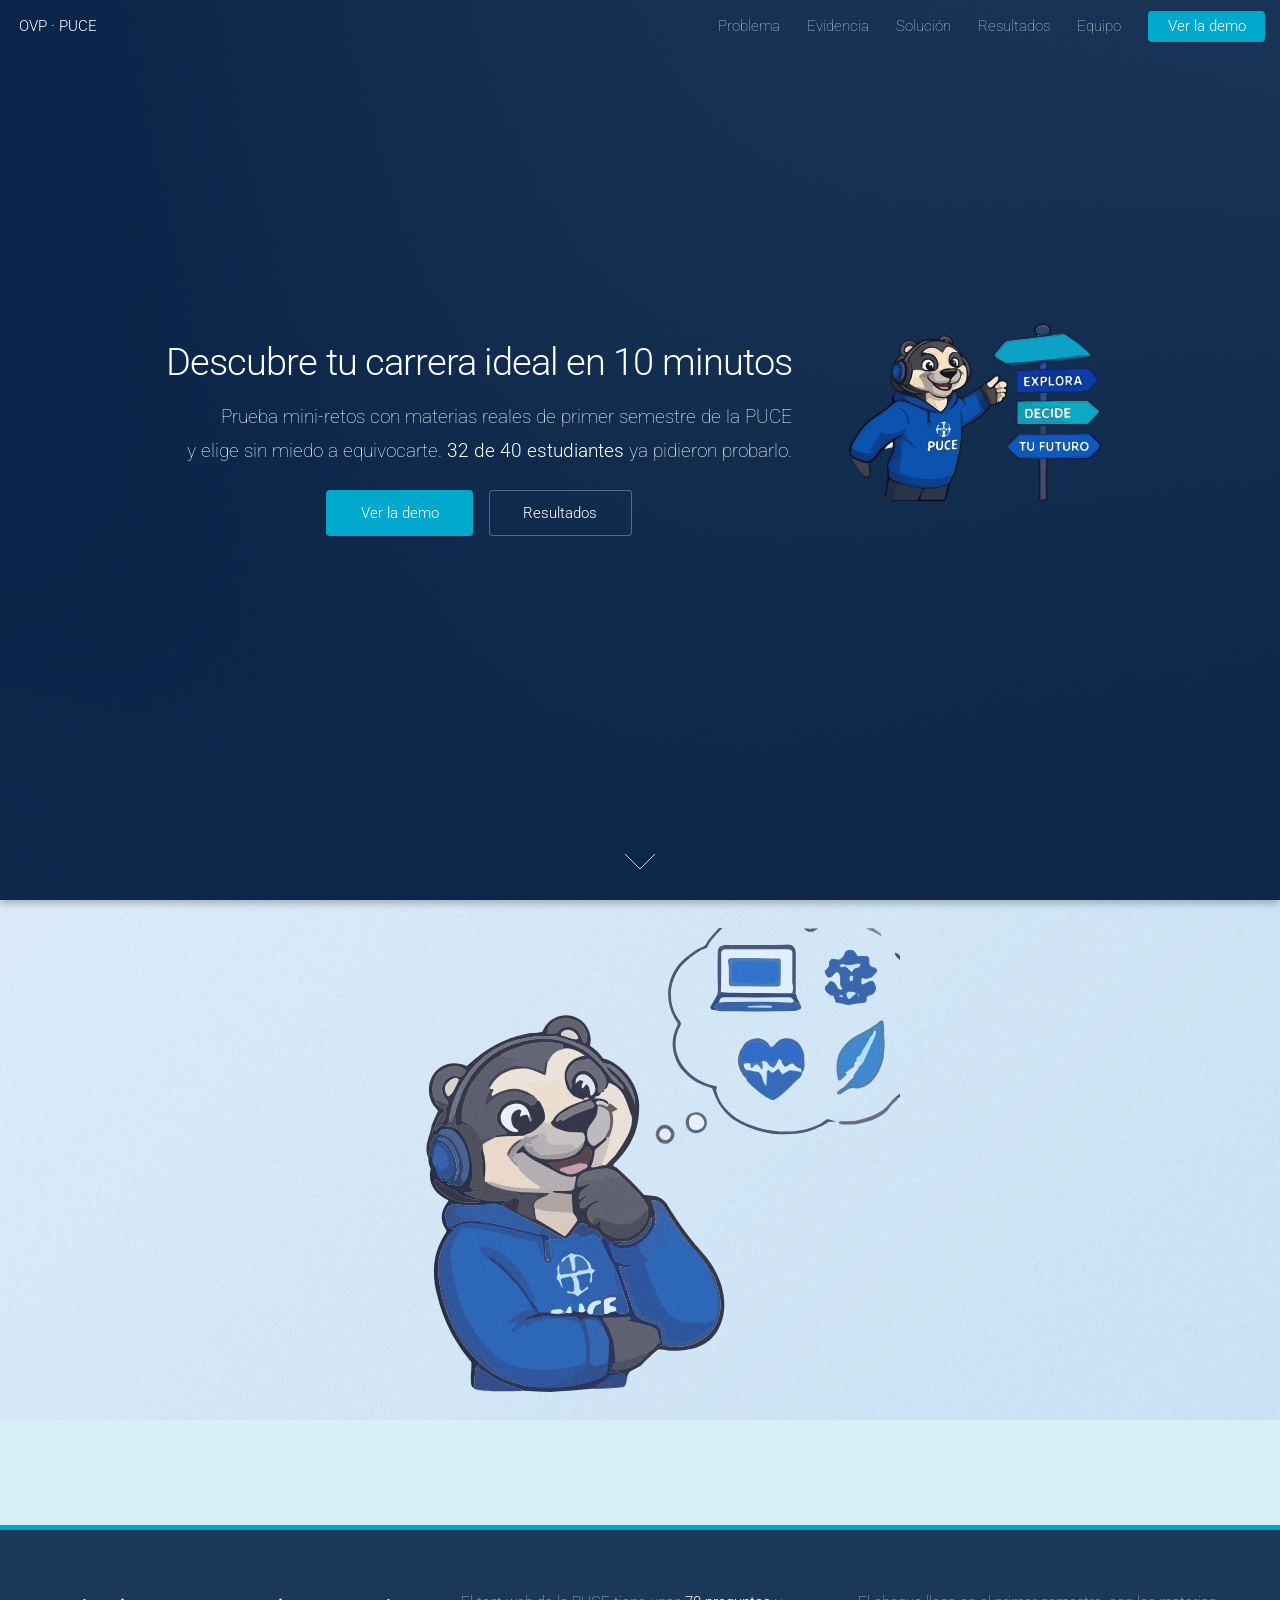
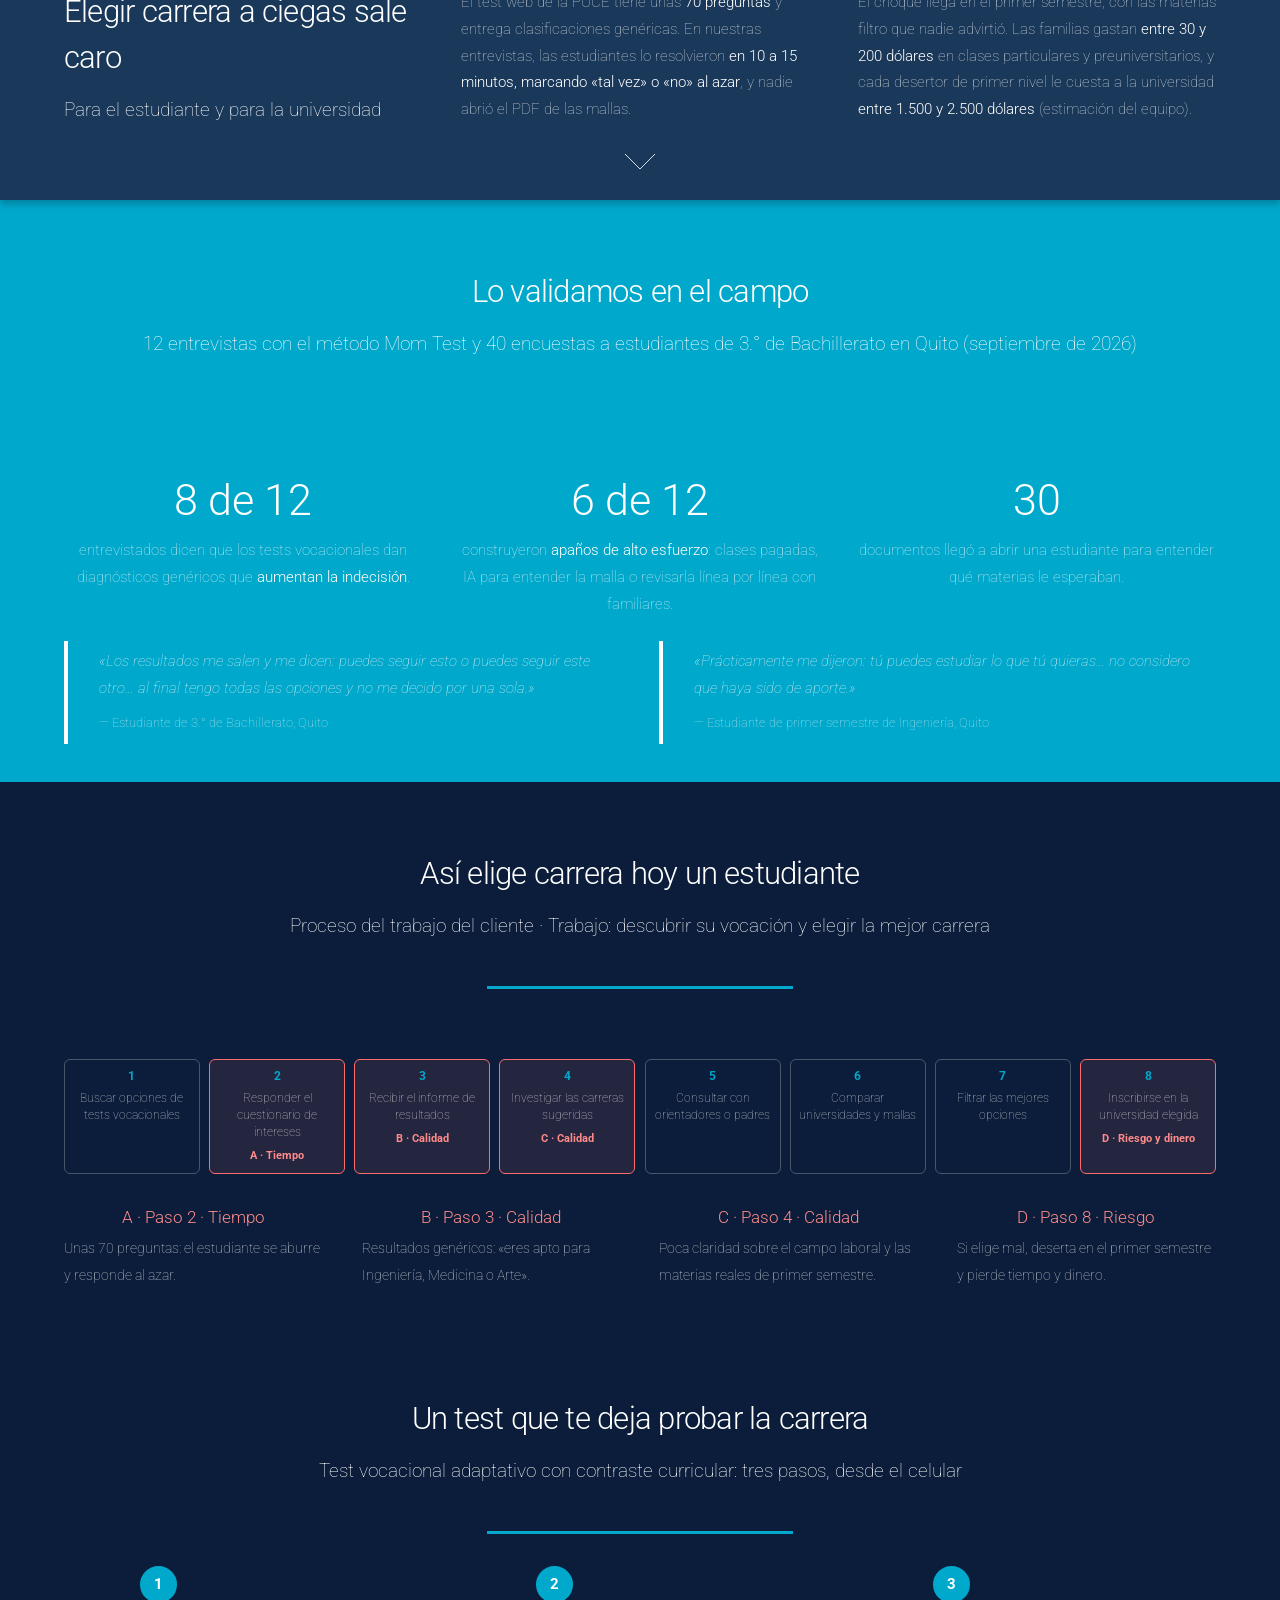
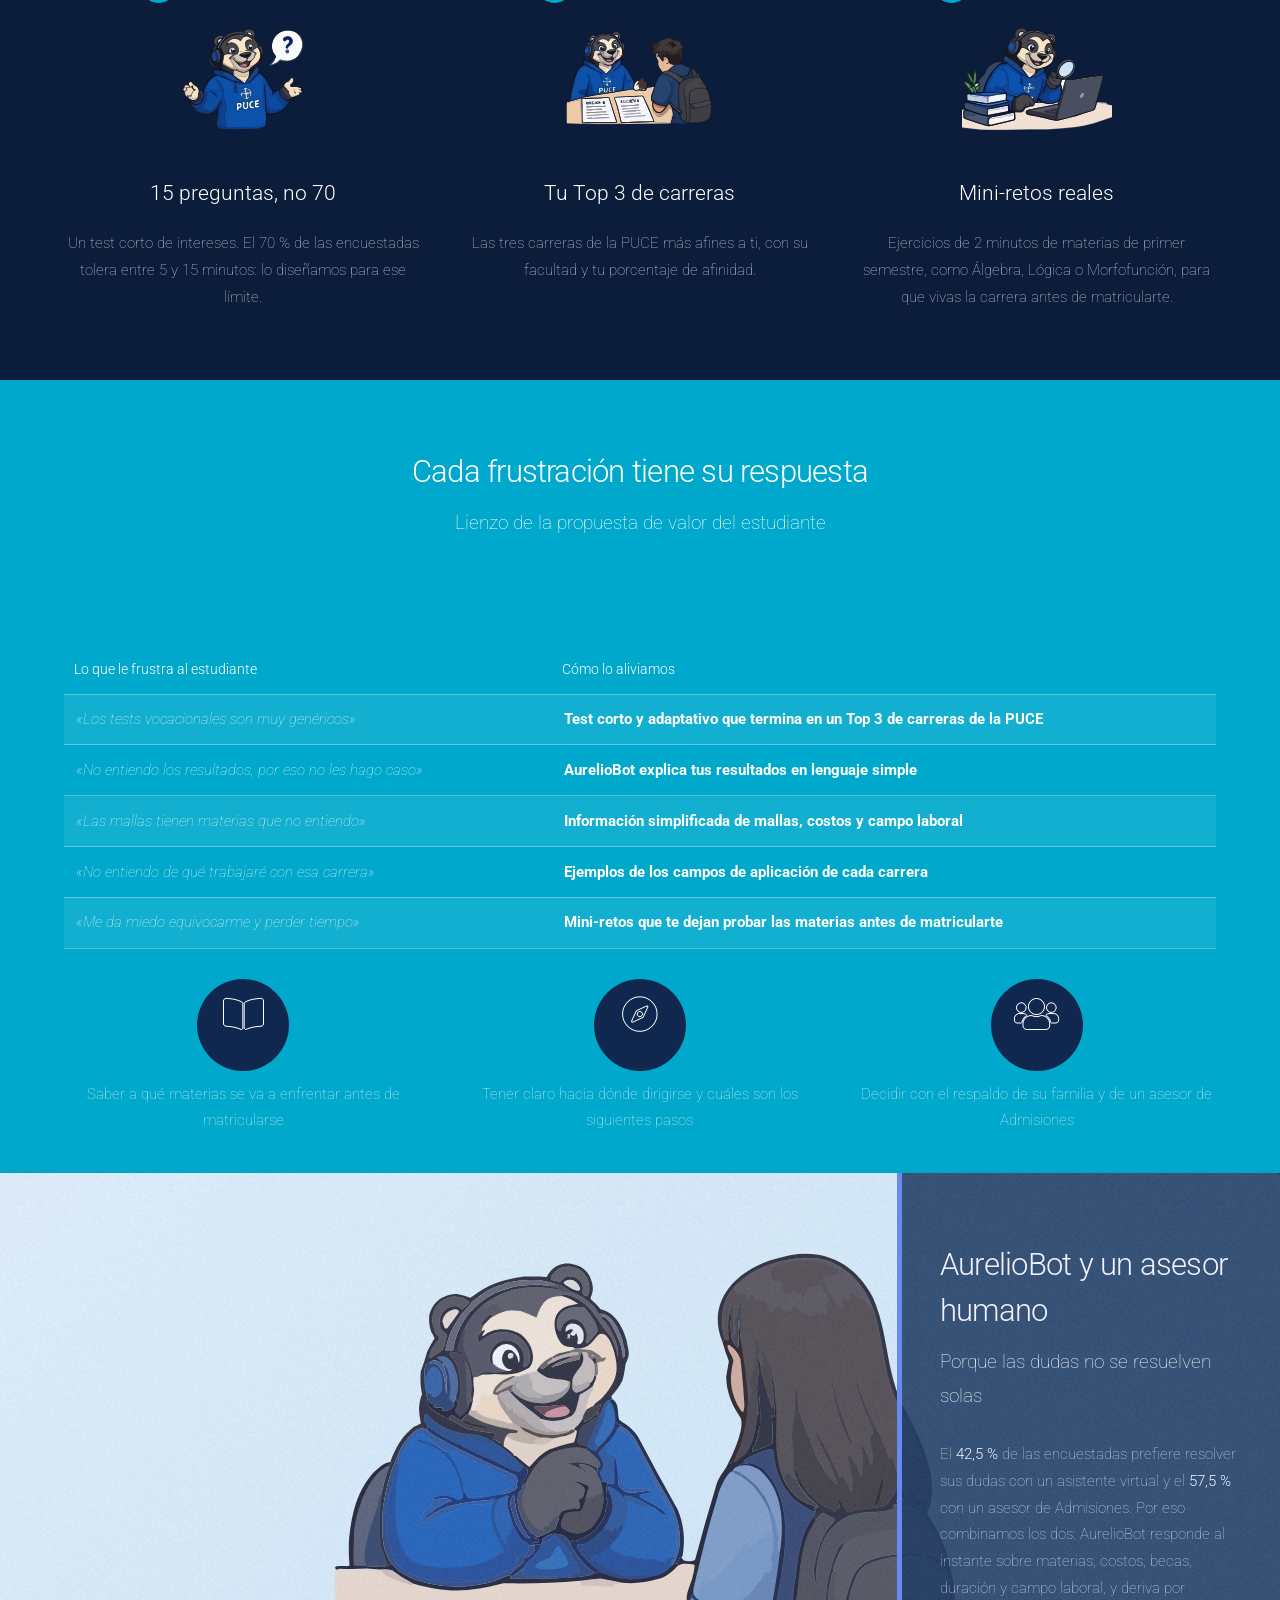
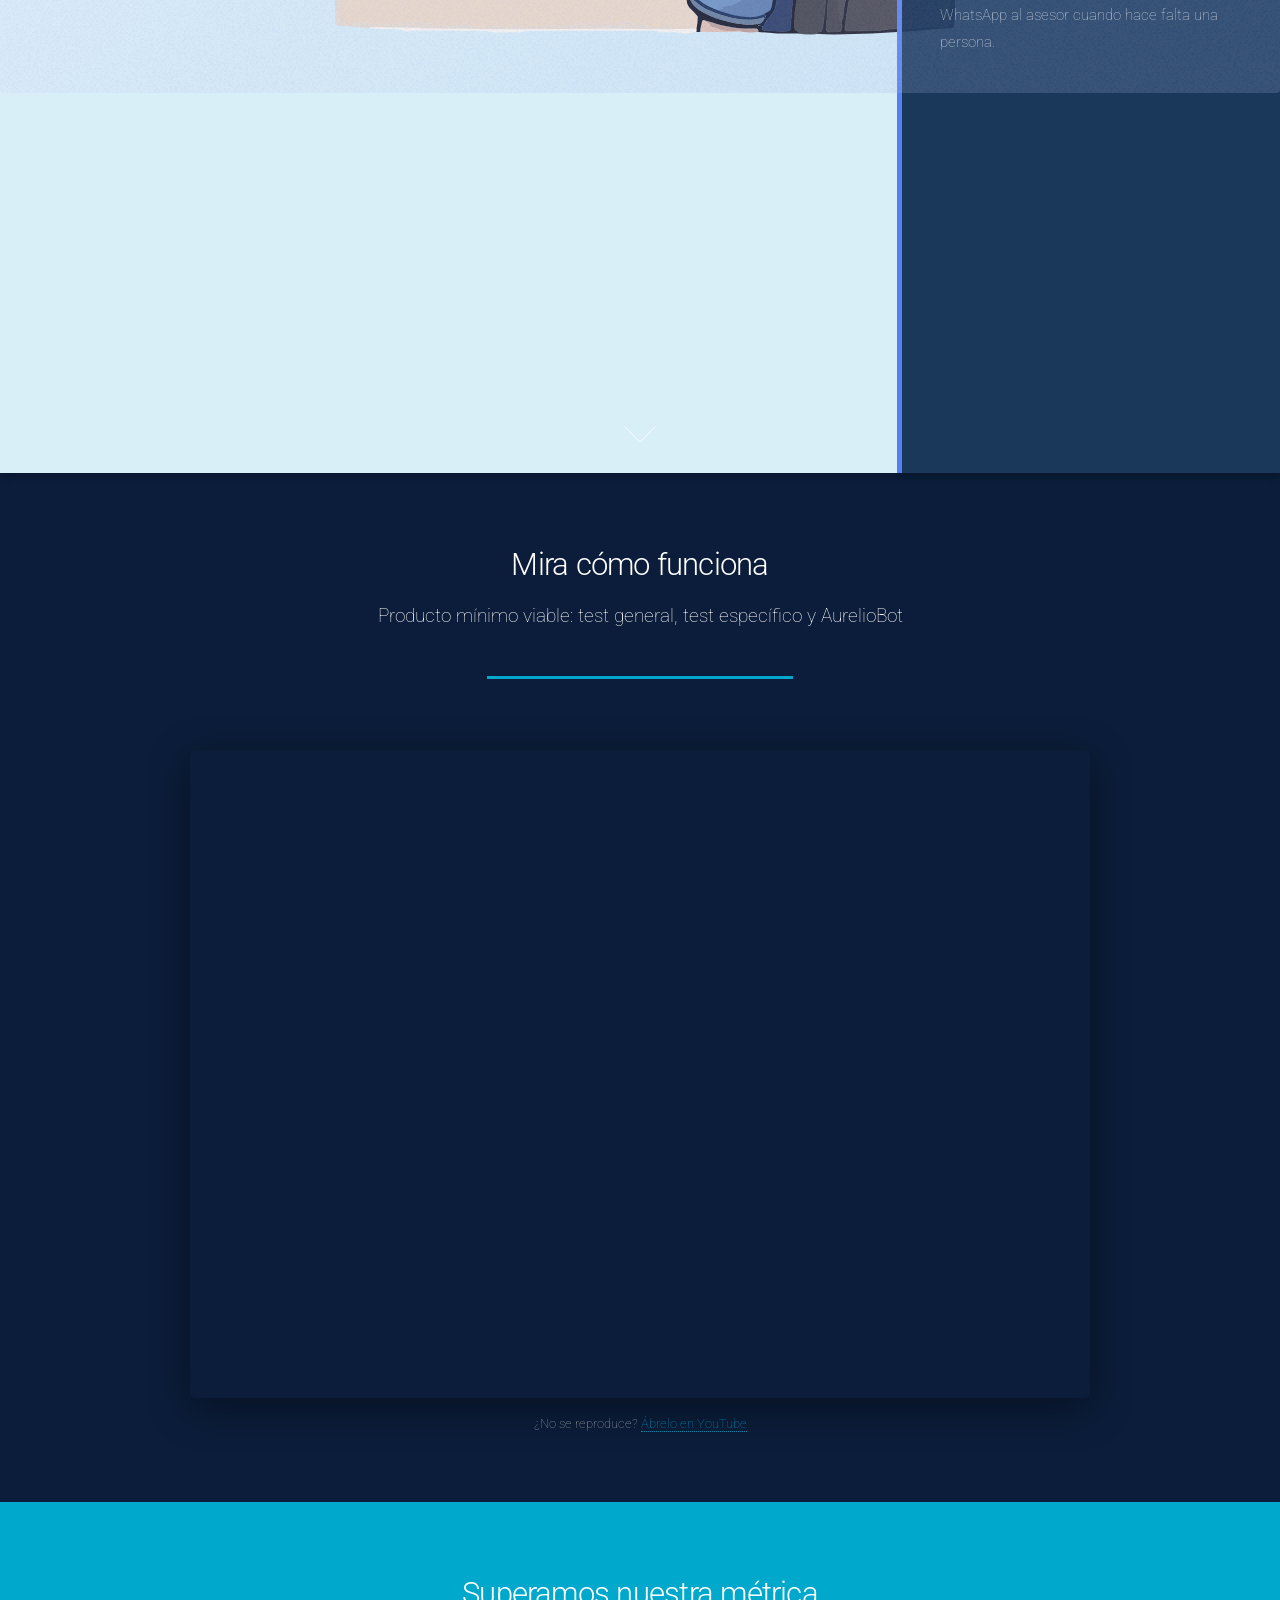
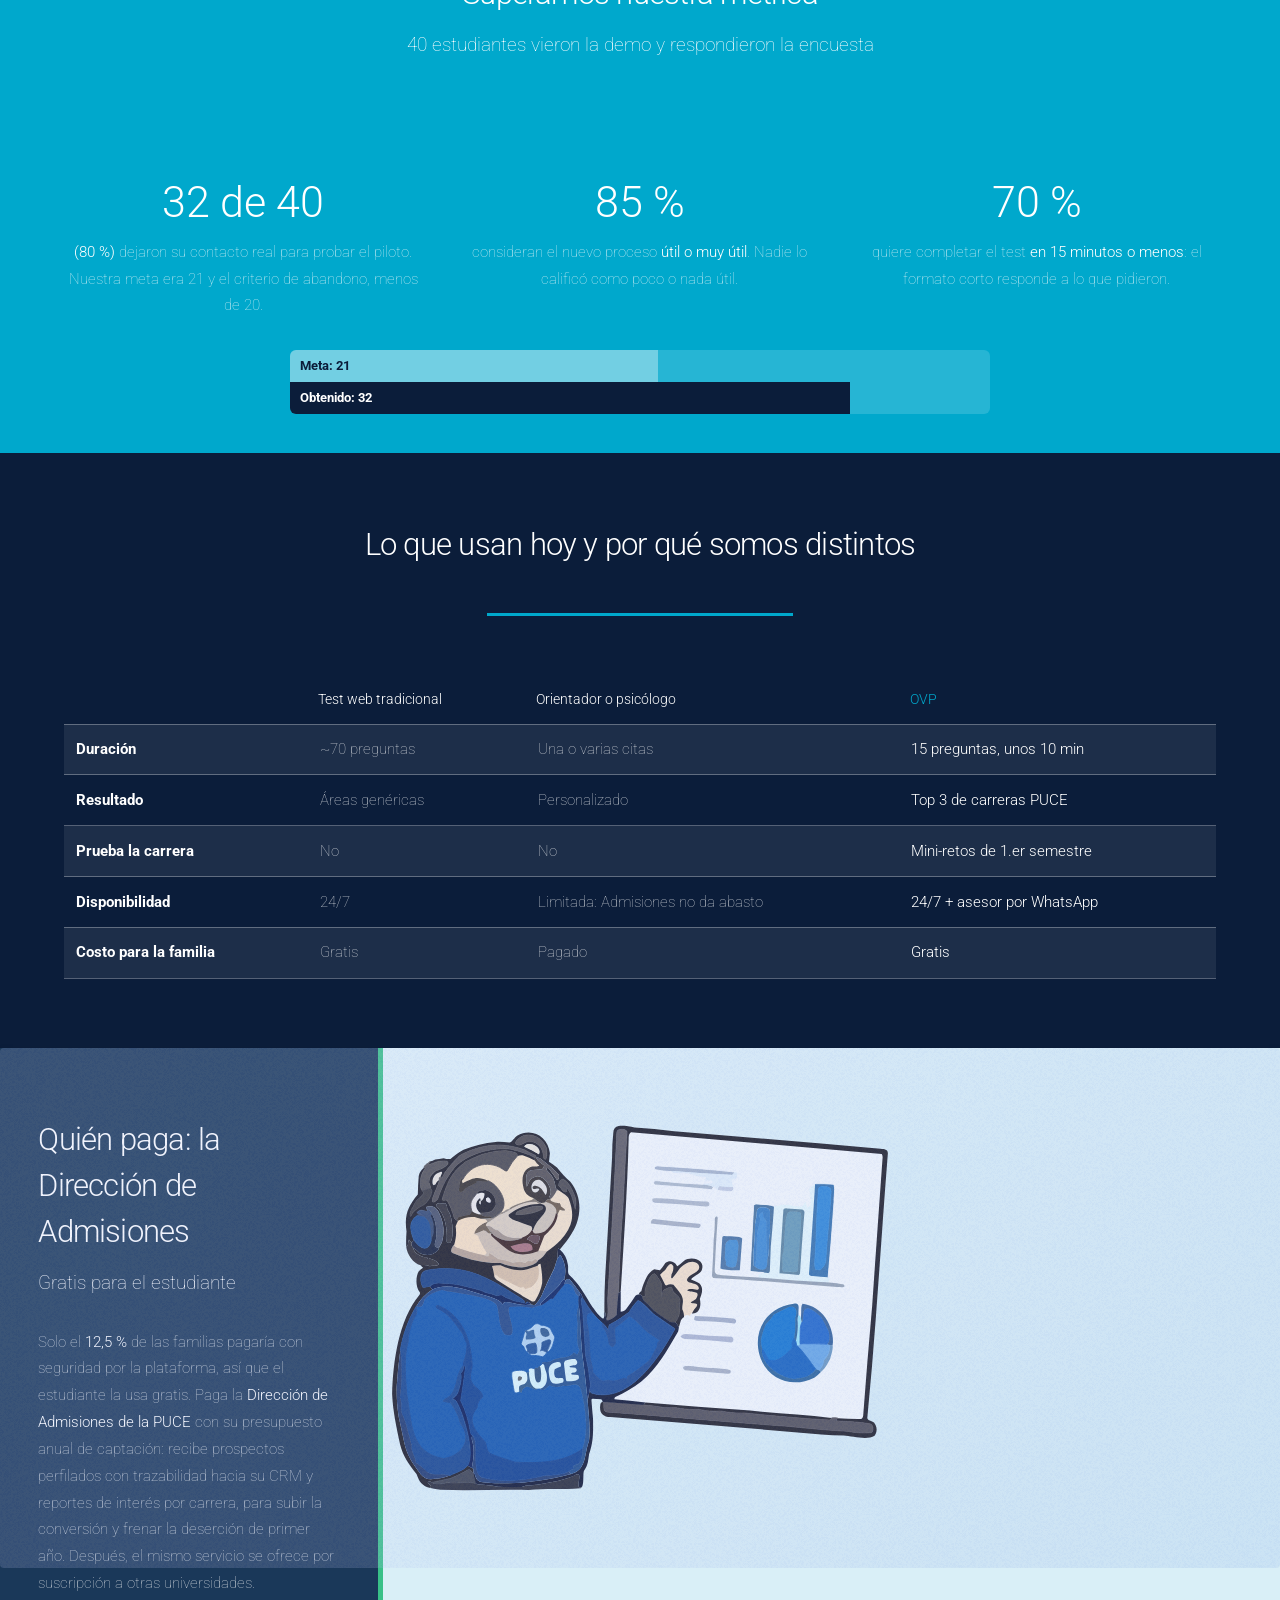
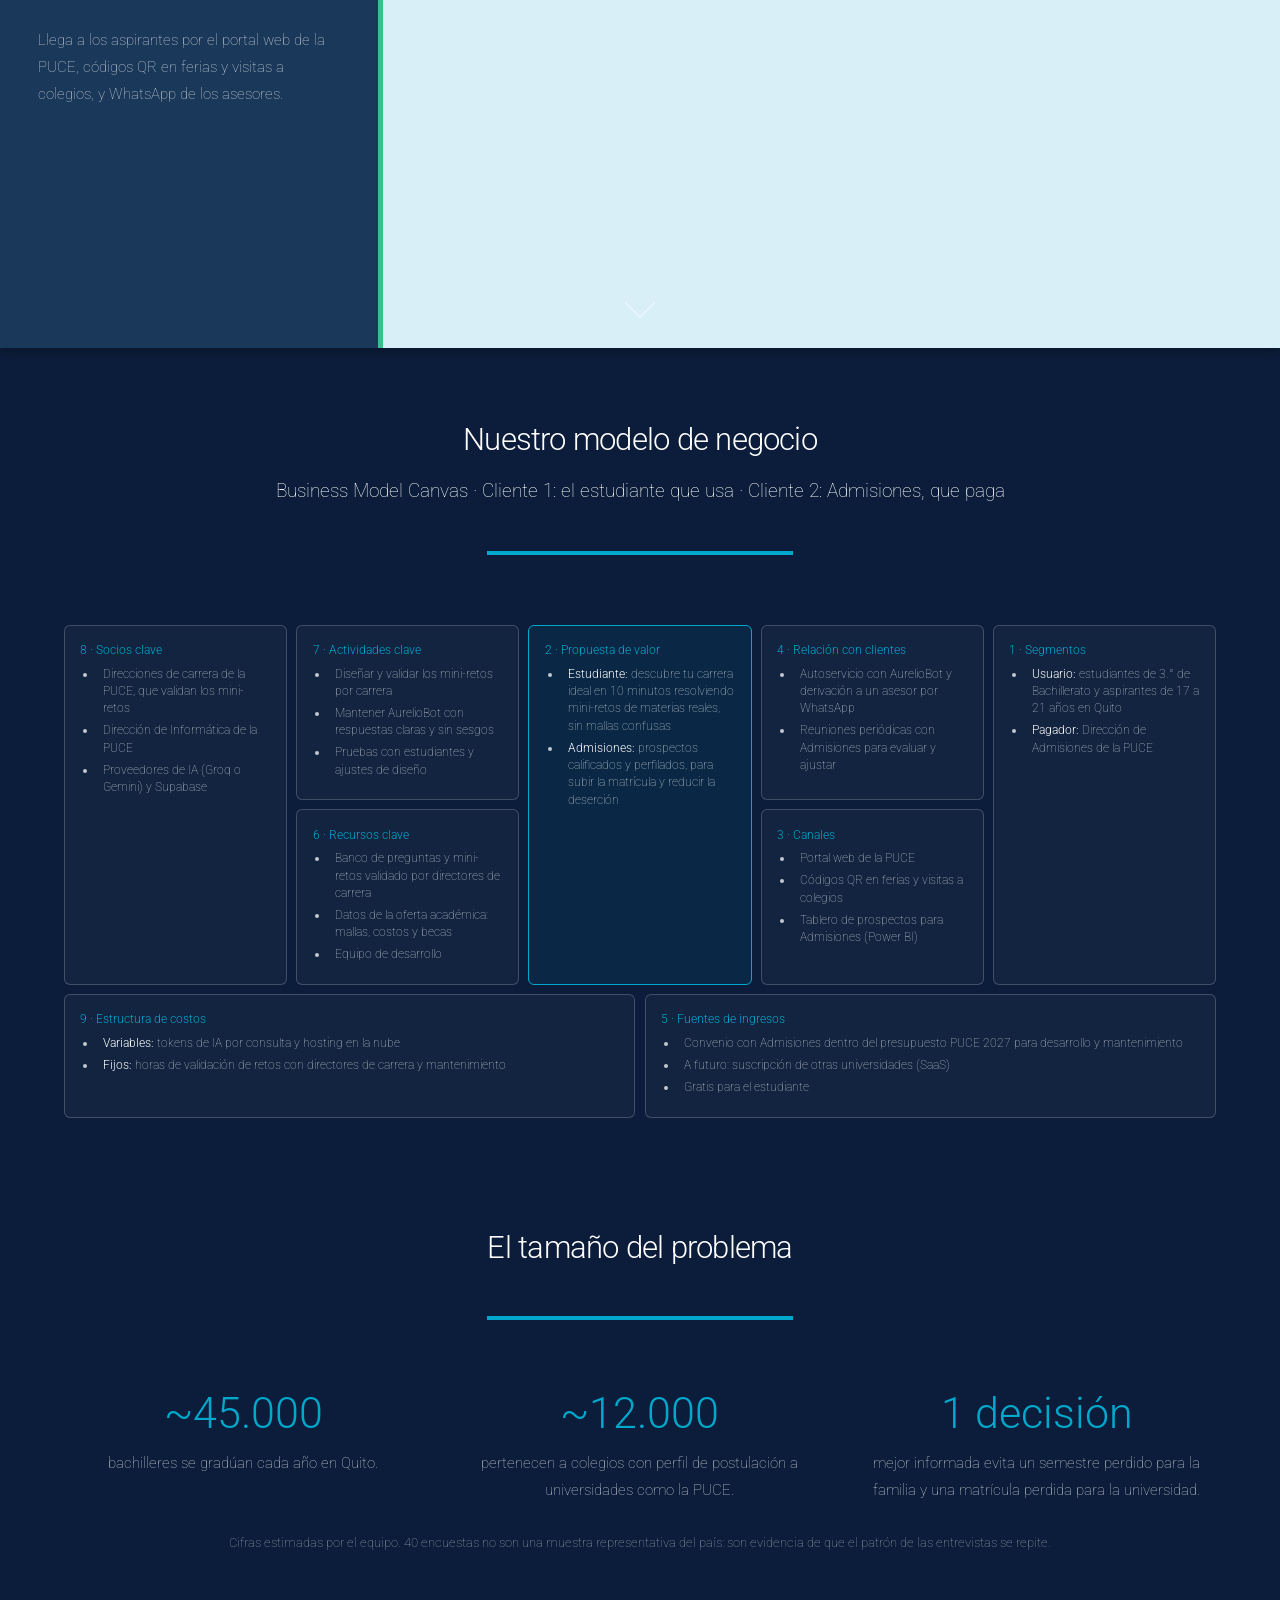
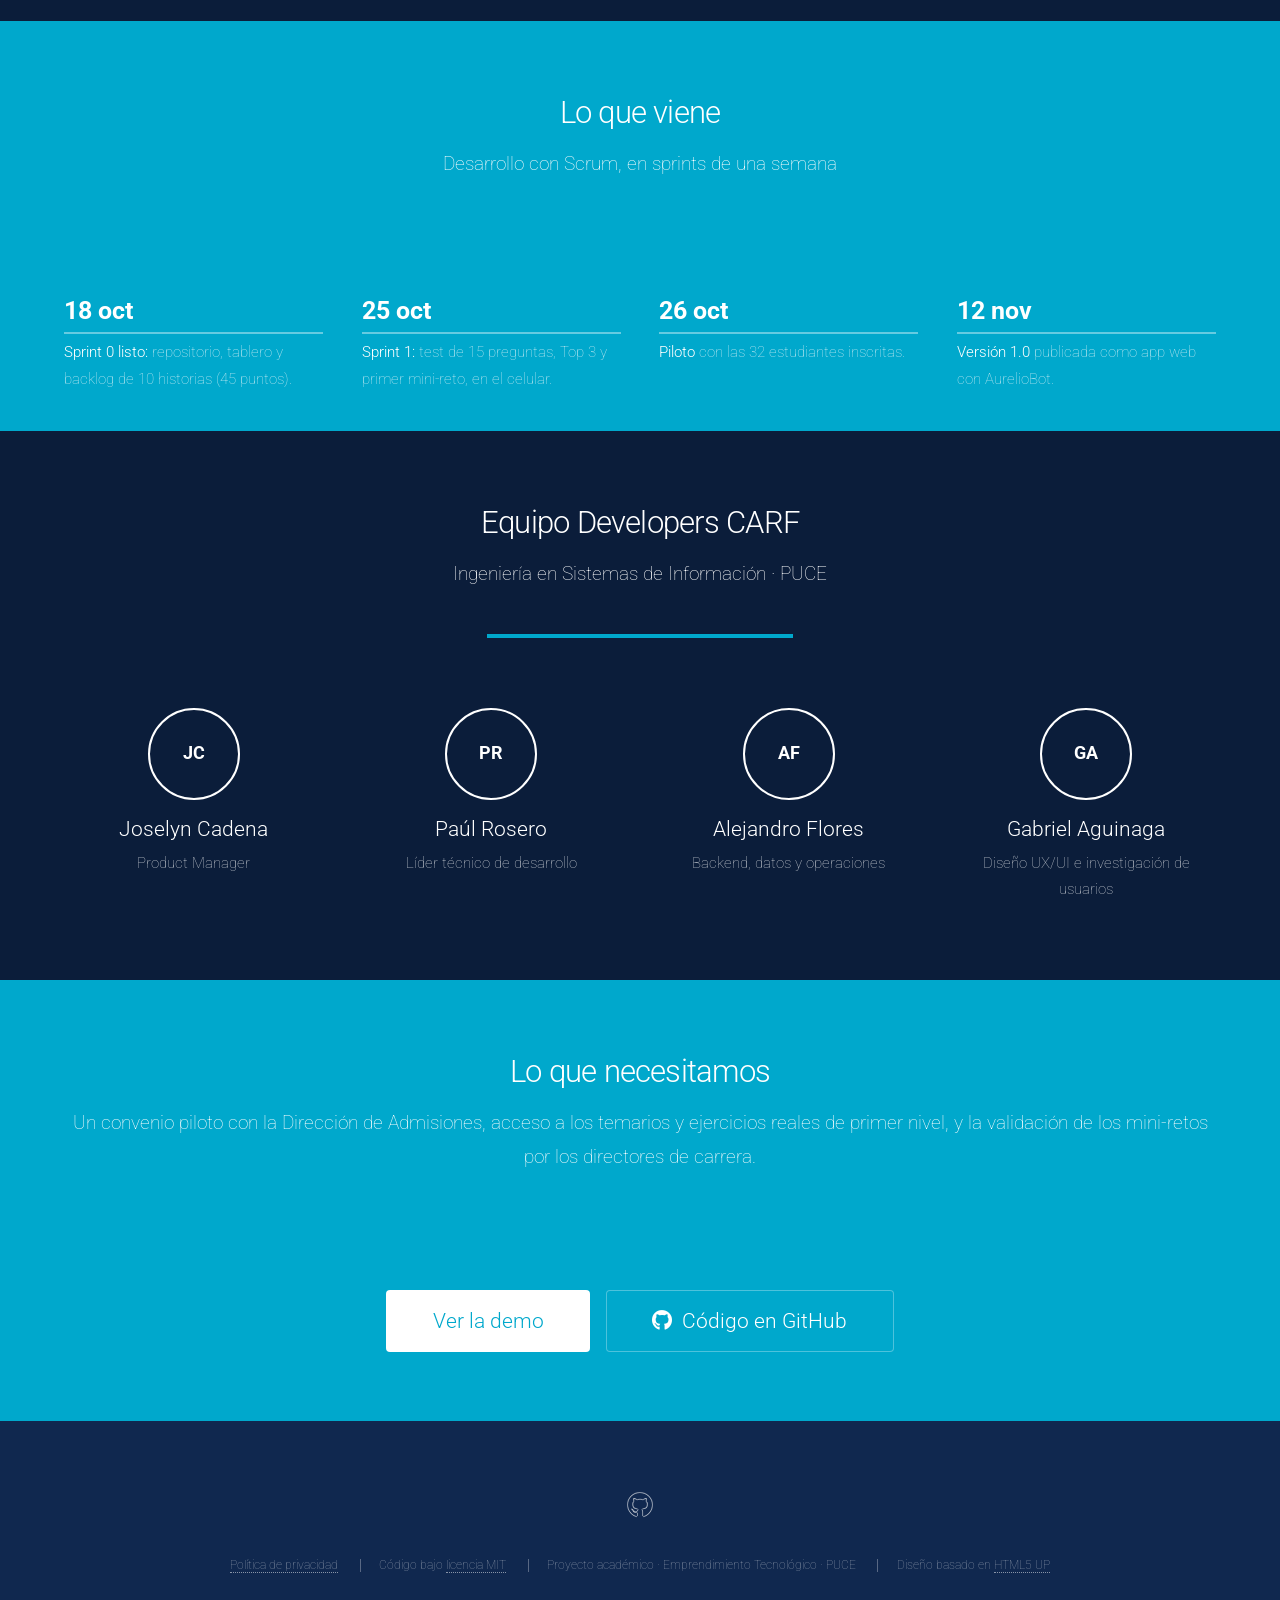
==== index.html @ 10e7fd6c "Agregar proceso del trabajo del cliente, lienzo de propuesta de valor y Business Model Canvas del E5" ====
<!DOCTYPE HTML>
<!--
	Landing page · Plataforma de Contraste Curricular OVP · Equipo Developers CARF
	Basada en la plantilla «Landed» de HTML5 UP (html5up.net | @ajlkn),
	licencia Creative Commons Attribution 3.0 (assets/LICENSE-HTML5UP.txt).
-->
<html lang="es">
	<head>
		<title>OVP · Descubre tu carrera ideal en 10 minutos</title>
		<meta charset="utf-8" />
		<meta name="viewport" content="width=device-width, initial-scale=1" />
		<meta name="description" content="Orientación vocacional de la PUCE con mini-retos de materias reales de primer semestre. Test corto, Top 3 de carreras y AurelioBot." />
		<link rel="icon" type="image/svg+xml" href="assets/img/aurelio/bienvenido.svg" />
		<link rel="stylesheet" href="assets/css/main.css" />
		<link rel="stylesheet" href="assets/css/ovp.css" />
		<noscript><link rel="stylesheet" href="assets/css/noscript.css" /></noscript>
	</head>
	<body class="is-preload landing">
		<div id="page-wrapper">

			<!-- Encabezado -->
				<header id="header">
					<h1 id="logo"><a href="index.html">OVP · PUCE</a></h1>
					<nav id="nav">
						<ul>
							<li><a href="#problema" class="scrolly">Problema</a></li>
							<li><a href="#evidencia" class="scrolly">Evidencia</a></li>
							<li><a href="#como-funciona" class="scrolly">Solución</a></li>
							<li><a href="#resultados" class="scrolly">Resultados</a></li>
							<li><a href="#equipo" class="scrolly">Equipo</a></li>
							<li><a href="#demo" class="button primary scrolly">Ver la demo</a></li>
						</ul>
					</nav>
				</header>

			<!-- 1. Propuesta de valor en una frase -->
				<section id="banner">
					<div class="content">
						<header>
							<h2>Descubre tu carrera ideal en 10&nbsp;minutos</h2>
							<p>Prueba mini-retos con materias reales de primer semestre de la PUCE<br />
							y elige sin miedo a equivocarte. <strong>32 de 40 estudiantes</strong> ya pidieron probarlo.</p>
							<ul class="actions special banner-actions">
								<li><a href="#demo" class="button primary scrolly">Ver la demo</a></li>
								<li><a href="#resultados" class="button scrolly">Resultados</a></li>
							</ul>
						</header>
						<span class="image"><img src="assets/img/aurelio/signo-explora-decide-futuro.svg" alt="Aurelio, el oso de anteojos de la PUCE, junto a un letrero que dice: explora, decide, tu futuro" /></span>
					</div>
					<a href="#problema" class="goto-next scrolly">Siguiente</a>
				</section>

			<!-- 2. El problema, con datos -->
				<section id="problema" class="spotlight style1 bottom aurelio-spot">
					<span class="image fit main aurelio-bg"><img src="assets/img/aurelio/pensando.svg" alt="Aurelio pensando" /></span>
					<div class="content">
						<div class="container">
							<div class="row">
								<div class="col-4 col-12-medium">
									<header>
										<h2>Elegir carrera a ciegas sale caro</h2>
										<p>Para el estudiante y para la universidad</p>
									</header>
								</div>
								<div class="col-4 col-12-medium">
									<p>El test web de la PUCE tiene unas <strong>70 preguntas</strong> y entrega clasificaciones genéricas. En nuestras entrevistas, las estudiantes lo resolvieron <strong>en 10 a 15 minutos, marcando «tal vez» o «no» al azar</strong>, y nadie abrió el PDF de las mallas.</p>
								</div>
								<div class="col-4 col-12-medium">
									<p>El choque llega en el primer semestre, con las materias filtro que nadie advirtió. Las familias gastan <strong>entre 30 y 200 dólares</strong> en clases particulares y preuniversitarios, y cada desertor de primer nivel le cuesta a la universidad <strong>entre 1.500 y 2.500 dólares</strong> (estimación del equipo).</p>
								</div>
							</div>
						</div>
					</div>
					<a href="#evidencia" class="goto-next scrolly">Siguiente</a>
				</section>

			<!-- 3. Evidencia de campo -->
				<section id="evidencia" class="wrapper style2 special fade-up">
					<div class="container">
						<header class="major">
							<h2>Lo validamos en el campo</h2>
							<p>12 entrevistas con el método Mom Test y 40 encuestas a estudiantes de 3.° de Bachillerato en Quito (septiembre de 2026)</p>
						</header>
						<div class="row gtr-uniform cifras">
							<div class="col-4 col-12-medium">
								<p class="cifra">8 de 12</p>
								<p>entrevistados dicen que los tests vocacionales dan diagnósticos genéricos que <strong>aumentan la indecisión</strong>.</p>
							</div>
							<div class="col-4 col-12-medium">
								<p class="cifra">6 de 12</p>
								<p>construyeron <strong>apaños de alto esfuerzo</strong>: clases pagadas, IA para entender la malla o revisarla línea por línea con familiares.</p>
							</div>
							<div class="col-4 col-12-medium">
								<p class="cifra">30</p>
								<p>documentos llegó a abrir una estudiante para entender qué materias le esperaban.</p>
							</div>
						</div>
						<div class="row gtr-uniform citas">
							<div class="col-6 col-12-medium">
								<blockquote>«Los resultados me salen y me dicen: puedes seguir esto o puedes seguir este otro… al final tengo todas las opciones y no me decido por una sola.»<span>— Estudiante de 3.° de Bachillerato, Quito</span></blockquote>
							</div>
							<div class="col-6 col-12-medium">
								<blockquote>«Prácticamente me dijeron: tú puedes estudiar lo que tú quieras… no considero que haya sido de aporte.»<span>— Estudiante de primer semestre de Ingeniería, Quito</span></blockquote>
							</div>
						</div>
					</div>
				</section>

			<!-- Proceso del trabajo del cliente (E5) -->
				<section id="proceso" class="wrapper style1 special fade-up">
					<div class="container">
						<header class="major">
							<h2>Así elige carrera hoy un estudiante</h2>
							<p>Proceso del trabajo del cliente · Trabajo: descubrir su vocación y elegir la mejor carrera</p>
						</header>
						<ol class="proceso">
							<li><span>1</span>Buscar opciones de tests vocacionales</li>
							<li class="dolor"><span>2</span>Responder el cuestionario de intereses<em>A · Tiempo</em></li>
							<li class="dolor"><span>3</span>Recibir el informe de resultados<em>B · Calidad</em></li>
							<li class="dolor"><span>4</span>Investigar las carreras sugeridas<em>C · Calidad</em></li>
							<li><span>5</span>Consultar con orientadores o padres</li>
							<li><span>6</span>Comparar universidades y mallas</li>
							<li><span>7</span>Filtrar las mejores opciones</li>
							<li class="dolor"><span>8</span>Inscribirse en la universidad elegida<em>D · Riesgo y dinero</em></li>
						</ol>
						<div class="row gtr-uniform marcadores">
							<div class="col-3 col-6-medium col-12-xsmall"><h4>A · Paso 2 · Tiempo</h4><p>Unas 70 preguntas: el estudiante se aburre y responde al azar.</p></div>
							<div class="col-3 col-6-medium col-12-xsmall"><h4>B · Paso 3 · Calidad</h4><p>Resultados genéricos: «eres apto para Ingeniería, Medicina o Arte».</p></div>
							<div class="col-3 col-6-medium col-12-xsmall"><h4>C · Paso 4 · Calidad</h4><p>Poca claridad sobre el campo laboral y las materias reales de primer semestre.</p></div>
							<div class="col-3 col-6-medium col-12-xsmall"><h4>D · Paso 8 · Riesgo</h4><p>Si elige mal, deserta en el primer semestre y pierde tiempo y dinero.</p></div>
						</div>
					</div>
				</section>

			<!-- 4. Solución: cómo funciona -->
				<section id="como-funciona" class="wrapper style1 special fade-up">
					<div class="container">
						<header class="major">
							<h2>Un test que te deja probar la carrera</h2>
							<p>Test vocacional adaptativo con contraste curricular: tres pasos, desde el celular</p>
						</header>
						<div class="box alt">
							<div class="row gtr-uniform">
								<section class="col-4 col-12-medium paso">
									<span class="paso-num">1</span>
									<img src="assets/img/aurelio/pregunta.svg" alt="" />
									<h3>15 preguntas, no 70</h3>
									<p>Un test corto de intereses. El 70 % de las encuestadas tolera entre 5 y 15 minutos: lo diseñamos para ese límite.</p>
								</section>
								<section class="col-4 col-12-medium paso">
									<span class="paso-num">2</span>
									<img src="assets/img/aurelio/presenta-opciones.svg" alt="" />
									<h3>Tu Top 3 de carreras</h3>
									<p>Las tres carreras de la PUCE más afines a ti, con su facultad y tu porcentaje de afinidad.</p>
								</section>
								<section class="col-4 col-12-medium paso">
									<span class="paso-num">3</span>
									<img src="assets/img/aurelio/investigando.svg" alt="" />
									<h3>Mini-retos reales</h3>
									<p>Ejercicios de 2 minutos de materias de primer semestre, como Álgebra, Lógica o Morfofunción, para que vivas la carrera antes de matricularte.</p>
								</section>
							</div>
						</div>
					</div>
				</section>

			<!-- Lienzo de la propuesta de valor (E5) -->
				<section id="propuesta" class="wrapper style2 special fade-up">
					<div class="container">
						<header class="major">
							<h2>Cada frustración tiene su respuesta</h2>
							<p>Lienzo de la propuesta de valor del estudiante</p>
						</header>
						<div class="table-wrapper">
							<table class="encaje">
								<thead><tr><th>Lo que le frustra al estudiante</th><th>Cómo lo aliviamos</th></tr></thead>
								<tbody>
									<tr><td>«Los tests vocacionales son muy genéricos»</td><td>Test corto y adaptativo que termina en un Top 3 de carreras de la PUCE</td></tr>
									<tr><td>«No entiendo los resultados, por eso no les hago caso»</td><td>AurelioBot explica tus resultados en lenguaje simple</td></tr>
									<tr><td>«Las mallas tienen materias que no entiendo»</td><td>Información simplificada de mallas, costos y campo laboral</td></tr>
									<tr><td>«No entiendo de qué trabajaré con esa carrera»</td><td>Ejemplos de los campos de aplicación de cada carrera</td></tr>
									<tr><td>«Me da miedo equivocarme y perder tiempo»</td><td>Mini-retos que te dejan probar las materias antes de matricularte</td></tr>
								</tbody>
							</table>
						</div>
						<div class="row gtr-uniform alegrias">
							<div class="col-4 col-12-medium"><span class="icon solid alt major fa-book-open"></span><p>Saber a qué materias se va a enfrentar antes de matricularse</p></div>
							<div class="col-4 col-12-medium"><span class="icon solid alt major fa-compass"></span><p>Tener claro hacia dónde dirigirse y cuáles son los siguientes pasos</p></div>
							<div class="col-4 col-12-medium"><span class="icon solid alt major fa-users"></span><p>Decidir con el respaldo de su familia y de un asesor de Admisiones</p></div>
						</div>
					</div>
				</section>

			<!-- AurelioBot -->
				<section id="aurelio" class="spotlight style2 right aurelio-spot">
					<span class="image fit main aurelio-bg"><img src="assets/img/aurelio/escucha-activa.svg" alt="Aurelio escuchando a un estudiante" /></span>
					<div class="content">
						<header>
							<h2>AurelioBot y un asesor humano</h2>
							<p>Porque las dudas no se resuelven solas</p>
						</header>
						<p>El <strong>42,5 %</strong> de las encuestadas prefiere resolver sus dudas con un asistente virtual y el <strong>57,5 %</strong> con un asesor de Admisiones. Por eso combinamos los dos: AurelioBot responde al instante sobre materias, costos, becas, duración y campo laboral, y deriva por WhatsApp al asesor cuando hace falta una persona.</p>
					</div>
					<a href="#demo" class="goto-next scrolly">Siguiente</a>
				</section>

			<!-- 5. Demo -->
				<section id="demo" class="wrapper style1 special fade-up">
					<div class="container">
						<header class="major">
							<h2>Mira cómo funciona</h2>
							<p>Producto mínimo viable: test general, test específico y AurelioBot</p>
						</header>
						<div class="video">
							<iframe src="https://www.youtube-nocookie.com/embed/t7AE_z4LNlQ?rel=0" title="Demostración de la Plataforma de Contraste Curricular OVP" frameborder="0" allow="accelerometer; autoplay; clipboard-write; encrypted-media; gyroscope; picture-in-picture; web-share" referrerpolicy="strict-origin-when-cross-origin" allowfullscreen></iframe>
						</div>
						<p class="video-alt">¿No se reproduce? <a href="https://www.youtube.com/watch?v=t7AE_z4LNlQ" target="_blank" rel="noopener">Ábrelo en YouTube</a></p>
					</div>
				</section>

			<!-- 6. Resultado del PMV -->
				<section id="resultados" class="wrapper style2 special fade-up">
					<div class="container">
						<header class="major">
							<h2>Superamos nuestra métrica</h2>
							<p>40 estudiantes vieron la demo y respondieron la encuesta</p>
						</header>
						<div class="row gtr-uniform cifras">
							<div class="col-4 col-12-medium">
								<p class="cifra">32 de 40</p>
								<p><strong>(80 %)</strong> dejaron su contacto real para probar el piloto. Nuestra meta era 21 y el criterio de abandono, menos de 20.</p>
							</div>
							<div class="col-4 col-12-medium">
								<p class="cifra">85 %</p>
								<p>consideran el nuevo proceso <strong>útil o muy útil</strong>. Nadie lo calificó como poco o nada útil.</p>
							</div>
							<div class="col-4 col-12-medium">
								<p class="cifra">70 %</p>
								<p>quiere completar el test <strong>en 15 minutos o menos</strong>: el formato corto responde a lo que pidieron.</p>
							</div>
						</div>
						<div class="meta">
							<div class="meta-barra"><span class="meta-esperado" style="width:52.5%">Meta: 21</span><span class="meta-obtenido" style="width:80%">Obtenido: 32</span></div>
						</div>
					</div>
				</section>

			<!-- 7. Competencia -->
				<section id="competencia" class="wrapper style1 special fade-up">
					<div class="container">
						<header class="major">
							<h2>Lo que usan hoy y por qué somos distintos</h2>
						</header>
						<div class="table-wrapper">
							<table class="comparacion">
								<thead>
									<tr><th></th><th>Test web tradicional</th><th>Orientador o psicólogo</th><th>OVP</th></tr>
								</thead>
								<tbody>
									<tr><td>Duración</td><td>~70 preguntas</td><td>Una o varias citas</td><td><strong>15 preguntas, unos 10 min</strong></td></tr>
									<tr><td>Resultado</td><td>Áreas genéricas</td><td>Personalizado</td><td><strong>Top 3 de carreras PUCE</strong></td></tr>
									<tr><td>Prueba la carrera</td><td>No</td><td>No</td><td><strong>Mini-retos de 1.er semestre</strong></td></tr>
									<tr><td>Disponibilidad</td><td>24/7</td><td>Limitada: Admisiones no da abasto</td><td><strong>24/7 + asesor por WhatsApp</strong></td></tr>
									<tr><td>Costo para la familia</td><td>Gratis</td><td>Pagado</td><td><strong>Gratis</strong></td></tr>
								</tbody>
							</table>
						</div>
					</div>
				</section>

			<!-- 8. Modelo de negocio -->
				<section id="admisiones" class="spotlight style3 left aurelio-spot">
					<span class="image fit main bottom aurelio-bg"><img src="assets/img/aurelio/presenta-dashboard.svg" alt="Aurelio presentando un tablero de datos" /></span>
					<div class="content">
						<header>
							<h2>Quién paga: la Dirección de Admisiones</h2>
							<p>Gratis para el estudiante</p>
						</header>
						<p>Solo el <strong>12,5 %</strong> de las familias pagaría con seguridad por la plataforma, así que el estudiante la usa gratis. Paga la <strong>Dirección de Admisiones de la PUCE</strong> con su presupuesto anual de captación: recibe prospectos perfilados con trazabilidad hacia su CRM y reportes de interés por carrera, para subir la conversión y frenar la deserción de primer año. Después, el mismo servicio se ofrece por suscripción a otras universidades.</p>
						<p>Llega a los aspirantes por el portal web de la PUCE, códigos QR en ferias y visitas a colegios, y WhatsApp de los asesores.</p>
					</div>
					<a href="#impacto" class="goto-next scrolly">Siguiente</a>
				</section>

			<!-- Business Model Canvas (E5, con las correcciones del docente) -->
				<section id="canvas" class="wrapper style1 special fade-up">
					<div class="container">
						<header class="major">
							<h2>Nuestro modelo de negocio</h2>
							<p>Business Model Canvas · Cliente 1: el estudiante que usa · Cliente 2: Admisiones, que paga</p>
						</header>
						<div class="bmc">
							<div class="bmc-b socios"><h4>8 · Socios clave</h4><ul><li>Direcciones de carrera de la PUCE, que validan los mini-retos</li><li>Dirección de Informática de la PUCE</li><li>Proveedores de IA (Groq o Gemini) y Supabase</li></ul></div>
							<div class="bmc-b actividades"><h4>7 · Actividades clave</h4><ul><li>Diseñar y validar los mini-retos por carrera</li><li>Mantener AurelioBot con respuestas claras y sin sesgos</li><li>Pruebas con estudiantes y ajustes de diseño</li></ul></div>
							<div class="bmc-b recursos"><h4>6 · Recursos clave</h4><ul><li>Banco de preguntas y mini-retos validado por directores de carrera</li><li>Datos de la oferta académica: mallas, costos y becas</li><li>Equipo de desarrollo</li></ul></div>
							<div class="bmc-b propuesta"><h4>2 · Propuesta de valor</h4><ul><li><strong>Estudiante:</strong> descubre tu carrera ideal en 10 minutos resolviendo mini-retos de materias reales, sin mallas confusas</li><li><strong>Admisiones:</strong> prospectos calificados y perfilados, para subir la matrícula y reducir la deserción</li></ul></div>
							<div class="bmc-b relacion"><h4>4 · Relación con clientes</h4><ul><li>Autoservicio con AurelioBot y derivación a un asesor por WhatsApp</li><li>Reuniones periódicas con Admisiones para evaluar y ajustar</li></ul></div>
							<div class="bmc-b canales"><h4>3 · Canales</h4><ul><li>Portal web de la PUCE</li><li>Códigos QR en ferias y visitas a colegios</li><li>Tablero de prospectos para Admisiones (Power BI)</li></ul></div>
							<div class="bmc-b segmentos"><h4>1 · Segmentos</h4><ul><li><strong>Usuario:</strong> estudiantes de 3.° de Bachillerato y aspirantes de 17 a 21 años en Quito</li><li><strong>Pagador:</strong> Dirección de Admisiones de la PUCE</li></ul></div>
							<div class="bmc-b costos"><h4>9 · Estructura de costos</h4><ul><li><strong>Variables:</strong> tokens de IA por consulta y hosting en la nube</li><li><strong>Fijos:</strong> horas de validación de retos con directores de carrera y mantenimiento</li></ul></div>
							<div class="bmc-b ingresos"><h4>5 · Fuentes de ingresos</h4><ul><li>Convenio con Admisiones dentro del presupuesto PUCE 2027 para desarrollo y mantenimiento</li><li>A futuro: suscripción de otras universidades (SaaS)</li><li>Gratis para el estudiante</li></ul></div>
						</div>
					</div>
				</section>

			<!-- 9. Impacto -->
				<section id="impacto" class="wrapper style1 special fade-up">
					<div class="container">
						<header class="major">
							<h2>El tamaño del problema</h2>
						</header>
						<div class="row gtr-uniform cifras">
							<div class="col-4 col-12-medium">
								<p class="cifra">~45.000</p>
								<p>bachilleres se gradúan cada año en Quito.</p>
							</div>
							<div class="col-4 col-12-medium">
								<p class="cifra">~12.000</p>
								<p>pertenecen a colegios con perfil de postulación a universidades como la PUCE.</p>
							</div>
							<div class="col-4 col-12-medium">
								<p class="cifra">1 decisión</p>
								<p>mejor informada evita un semestre perdido para la familia y una matrícula perdida para la universidad.</p>
							</div>
						</div>
						<p class="nota">Cifras estimadas por el equipo. 40 encuestas no son una muestra representativa del país: son evidencia de que el patrón de las entrevistas se repite.</p>
					</div>
				</section>

			<!-- 10. Hoja de ruta, equipo y pedido -->
				<section id="ruta" class="wrapper style2 special fade-up">
					<div class="container">
						<header class="major">
							<h2>Lo que viene</h2>
							<p>Desarrollo con Scrum, en sprints de una semana</p>
						</header>
						<div class="row gtr-uniform ruta">
							<div class="col-3 col-6-medium col-12-xsmall"><p class="fecha">18 oct</p><p><strong>Sprint 0 listo:</strong> repositorio, tablero y backlog de 10 historias (45 puntos).</p></div>
							<div class="col-3 col-6-medium col-12-xsmall"><p class="fecha">25 oct</p><p><strong>Sprint 1:</strong> test de 15 preguntas, Top 3 y primer mini-reto, en el celular.</p></div>
							<div class="col-3 col-6-medium col-12-xsmall"><p class="fecha">26 oct</p><p><strong>Piloto</strong> con las 32 estudiantes inscritas.</p></div>
							<div class="col-3 col-6-medium col-12-xsmall"><p class="fecha">12 nov</p><p><strong>Versión 1.0</strong> publicada como app web con AurelioBot.</p></div>
						</div>
					</div>
				</section>

				<section id="equipo" class="wrapper style1 special fade-up">
					<div class="container">
						<header class="major">
							<h2>Equipo Developers CARF</h2>
							<p>Ingeniería en Sistemas de Información · PUCE</p>
						</header>
						<div class="row gtr-uniform equipo">
							<section class="col-3 col-6-medium col-12-xsmall"><span class="iniciales">JC</span><h3>Joselyn Cadena</h3><p>Product Manager</p></section>
							<section class="col-3 col-6-medium col-12-xsmall"><span class="iniciales">PR</span><h3>Paúl Rosero</h3><p>Líder técnico de desarrollo</p></section>
							<section class="col-3 col-6-medium col-12-xsmall"><span class="iniciales">AF</span><h3>Alejandro Flores</h3><p>Backend, datos y operaciones</p></section>
							<section class="col-3 col-6-medium col-12-xsmall"><span class="iniciales">GA</span><h3>Gabriel Aguinaga</h3><p>Diseño UX/UI e investigación de usuarios</p></section>
						</div>
					</div>
				</section>

			<!-- Pedido / llamado a la acción -->
				<section id="probar" class="wrapper style2 special fade">
					<div class="container">
						<header class="major">
							<h2>Lo que necesitamos</h2>
							<p>Un convenio piloto con la Dirección de Admisiones, acceso a los temarios y ejercicios reales de primer nivel, y la validación de los mini-retos por los directores de carrera.</p>
						</header>
						<ul class="actions special">
							<li><a href="#demo" class="button primary large scrolly">Ver la demo</a></li>
							<li><a href="https://github.com/LizzuDev/emprendimiento-mvp" class="button large" target="_blank" rel="noopener"><span class="icon brands fa-github"></span>&nbsp; Código en GitHub</a></li>
						</ul>
					</div>
				</section>

			<!-- Pie -->
				<footer id="footer">
					<ul class="icons">
						<li><a href="https://github.com/LizzuDev/emprendimiento-mvp" class="icon brands alt fa-github" target="_blank" rel="noopener"><span class="label">GitHub</span></a></li>
					</ul>
					<ul class="copyright">
						<li><a href="privacidad.html">Política de privacidad</a></li>
						<li>Código bajo <a href="https://github.com/LizzuDev/emprendimiento-mvp/blob/main/LICENSE" target="_blank" rel="noopener">licencia MIT</a></li>
						<li>Proyecto académico · Emprendimiento Tecnológico · PUCE</li>
						<li>Diseño basado en <a href="https://html5up.net" target="_blank" rel="noopener">HTML5 UP</a></li>
					</ul>
				</footer>

		</div>

		<!-- Scripts de la plantilla -->
			<script src="assets/js/jquery.min.js"></script>
			<script src="assets/js/jquery.scrolly.min.js"></script>
			<script src="assets/js/jquery.dropotron.min.js"></script>
			<script src="assets/js/jquery.scrollex.min.js"></script>
			<script src="assets/js/browser.min.js"></script>
			<script src="assets/js/breakpoints.min.js"></script>
			<script src="assets/js/util.js"></script>
			<script src="assets/js/main.js"></script>
	</body>
</html>
---- assets/css/main.css ----
@import url("fontawesome-all.min.css");
@import url("https://fonts.googleapis.com/css?family=Roboto:100,300,100italic,300italic");

/*
	Landed by HTML5 UP
	html5up.net | @ajlkn
	Free for personal and commercial use under the CCA 3.0 license (html5up.net/license)
*/

html, body, div, span, applet, object,
iframe, h1, h2, h3, h4, h5, h6, p, blockquote,
pre, a, abbr, acronym, address, big, cite,
code, del, dfn, em, img, ins, kbd, q, s, samp,
small, strike, strong, sub, sup, tt, var, b,
u, i, center, dl, dt, dd, ol, ul, li, fieldset,
form, label, legend, table, caption, tbody,
tfoot, thead, tr, th, td, article, aside,
canvas, details, embed, figure, figcaption,
footer, header, hgroup, menu, nav, output, ruby,
section, summary, time, mark, audio, video {
	margin: 0;
	padding: 0;
	border: 0;
	font-size: 100%;
	font: inherit;
	vertical-align: baseline;}

article, aside, details, figcaption, figure,
footer, header, hgroup, menu, nav, section {
	display: block;}

body {
	line-height: 1;
}

ol, ul {
	list-style: none;
}

blockquote, q {
	quotes: none;
}

	blockquote:before, blockquote:after, q:before, q:after {
		content: '';
		content: none;
	}

table {
	border-collapse: collapse;
	border-spacing: 0;
}

body {
	-webkit-text-size-adjust: none;
}

mark {
	background-color: transparent;
	color: inherit;
}

input::-moz-focus-inner {
	border: 0;
	padding: 0;
}

input, select, textarea {
	-moz-appearance: none;
	-webkit-appearance: none;
	-ms-appearance: none;
	appearance: none;
}

/* Basic */

	html {
		box-sizing: border-box;
	}

	*, *:before, *:after {
		box-sizing: inherit;
	}

	html, body {
		background: #0b1d3a;
	}

	body.is-preload *, body.is-preload *:before, body.is-preload *:after {
		-moz-animation: none !important;
		-webkit-animation: none !important;
		-ms-animation: none !important;
		animation: none !important;
		-moz-transition: none !important;
		-webkit-transition: none !important;
		-ms-transition: none !important;
		transition: none !important;
	}

	body, input, select, textarea {
		color: rgba(255, 255, 255, 0.75);
		font-family: "Roboto", Helvetica, sans-serif;
		font-size: 15pt;
		font-weight: 100;
		line-height: 1.75em;
	}

	a {
		-moz-transition: border-color 0.2s ease-in-out, color 0.2s ease-in-out;
		-webkit-transition: border-color 0.2s ease-in-out, color 0.2s ease-in-out;
		-ms-transition: border-color 0.2s ease-in-out, color 0.2s ease-in-out;
		transition: border-color 0.2s ease-in-out, color 0.2s ease-in-out;
		border-bottom: dotted 1px;
		color: #00a8cc;
		text-decoration: none;
	}

		a:hover {
			color: #00a8cc !important;
			border-bottom-color: transparent;
		}

	strong, b {
		color: #ffffff;
		font-weight: 300;
	}

	em, i {
		font-style: italic;
	}

	p {
		margin: 0 0 2em 0;
	}

	h1, h2, h3, h4, h5, h6 {
		color: #ffffff;
		font-weight: 300;
		line-height: 1em;
		margin: 0 0 1em 0;
	}

		h1 a, h2 a, h3 a, h4 a, h5 a, h6 a {
			color: inherit;
			border: 0;
		}

	h2 {
		font-size: 2em;
		line-height: 1.5em;
		letter-spacing: -0.025em;
	}

	h3 {
		font-size: 1.35em;
		line-height: 1.5em;
	}

	h4 {
		font-size: 1.1em;
		line-height: 1.5em;
	}

	h5 {
		font-size: 0.9em;
		line-height: 1.5em;
	}

	h6 {
		font-size: 0.7em;
		line-height: 1.5em;
	}

	sub {
		font-size: 0.8em;
		position: relative;
		top: 0.5em;
	}

	sup {
		font-size: 0.8em;
		position: relative;
		top: -0.5em;
	}

	hr {
		border: 0;
		border-bottom: solid 1px rgba(255, 255, 255, 0.3);
		margin: 3em 0;
	}

		hr.major {
			margin: 4em 0;
		}

	blockquote {
		border-left: solid 4px rgba(255, 255, 255, 0.3);
		font-style: italic;
		margin: 0 0 2em 0;
		padding: 0.5em 0 0.5em 2em;
	}

	code {
		background: rgba(255, 255, 255, 0.075);
		border-radius: 4px;
		font-family: "Courier New", monospace;
		font-size: 0.9em;
		margin: 0 0.25em;
		padding: 0.25em 0.65em;
	}

	pre {
		-webkit-overflow-scrolling: touch;
		font-family: "Courier New", monospace;
		font-size: 0.9em;
		margin: 0 0 2em 0;
	}

		pre code {
			display: block;
			line-height: 1.75em;
			padding: 1em 1.5em;
			overflow-x: auto;
		}

	.align-left {
		text-align: left;
	}

	.align-center {
		text-align: center;
	}

	.align-right {
		text-align: right;
	}

/* Loader */

	@-moz-keyframes spinner-show {
		0% {
			opacity: 0;
		}

		100% {
			opacity: 1;
		}
	}

	@-webkit-keyframes spinner-show {
		0% {
			opacity: 0;
		}

		100% {
			opacity: 1;
		}
	}

	@-ms-keyframes spinner-show {
		0% {
			opacity: 0;
		}

		100% {
			opacity: 1;
		}
	}

	@keyframes spinner-show {
		0% {
			opacity: 0;
		}

		100% {
			opacity: 1;
		}
	}

	@-moz-keyframes spinner-hide {
		0% {
			color: rgba(255, 255, 255, 0.15);
			z-index: 100001;
			-moz-transform: scale(1) rotate(0deg);
			-webkit-transform: scale(1) rotate(0deg);
			-ms-transform: scale(1) rotate(0deg);
			transform: scale(1) rotate(0deg);
		}

		99% {
			color: #0b1d3a;
			z-index: 100001;
			-moz-transform: scale(0.5) rotate(360deg);
			-webkit-transform: scale(0.5) rotate(360deg);
			-ms-transform: scale(0.5) rotate(360deg);
			transform: scale(0.5) rotate(360deg);
		}

		100% {
			color: #0b1d3a;
			z-index: -1;
			-moz-transform: scale(0.5) rotate(360deg);
			-webkit-transform: scale(0.5) rotate(360deg);
			-ms-transform: scale(0.5) rotate(360deg);
			transform: scale(0.5) rotate(360deg);
		}
	}

	@-webkit-keyframes spinner-hide {
		0% {
			color: rgba(255, 255, 255, 0.15);
			z-index: 100001;
			-moz-transform: scale(1) rotate(0deg);
			-webkit-transform: scale(1) rotate(0deg);
			-ms-transform: scale(1) rotate(0deg);
			transform: scale(1) rotate(0deg);
		}

		99% {
			color: #0b1d3a;
			z-index: 100001;
			-moz-transform: scale(0.5) rotate(360deg);
			-webkit-transform: scale(0.5) rotate(360deg);
			-ms-transform: scale(0.5) rotate(360deg);
			transform: scale(0.5) rotate(360deg);
		}

		100% {
			color: #0b1d3a;
			z-index: -1;
			-moz-transform: scale(0.5) rotate(360deg);
			-webkit-transform: scale(0.5) rotate(360deg);
			-ms-transform: scale(0.5) rotate(360deg);
			transform: scale(0.5) rotate(360deg);
		}
	}

	@-ms-keyframes spinner-hide {
		0% {
			color: rgba(255, 255, 255, 0.15);
			z-index: 100001;
			-moz-transform: scale(1) rotate(0deg);
			-webkit-transform: scale(1) rotate(0deg);
			-ms-transform: scale(1) rotate(0deg);
			transform: scale(1) rotate(0deg);
		}

		99% {
			color: #0b1d3a;
			z-index: 100001;
			-moz-transform: scale(0.5) rotate(360deg);
			-webkit-transform: scale(0.5) rotate(360deg);
			-ms-transform: scale(0.5) rotate(360deg);
			transform: scale(0.5) rotate(360deg);
		}

		100% {
			color: #0b1d3a;
			z-index: -1;
			-moz-transform: scale(0.5) rotate(360deg);
			-webkit-transform: scale(0.5) rotate(360deg);
			-ms-transform: scale(0.5) rotate(360deg);
			transform: scale(0.5) rotate(360deg);
		}
	}

	@keyframes spinner-hide {
		0% {
			color: rgba(255, 255, 255, 0.15);
			z-index: 100001;
			-moz-transform: scale(1) rotate(0deg);
			-webkit-transform: scale(1) rotate(0deg);
			-ms-transform: scale(1) rotate(0deg);
			transform: scale(1) rotate(0deg);
		}

		99% {
			color: #0b1d3a;
			z-index: 100001;
			-moz-transform: scale(0.5) rotate(360deg);
			-webkit-transform: scale(0.5) rotate(360deg);
			-ms-transform: scale(0.5) rotate(360deg);
			transform: scale(0.5) rotate(360deg);
		}

		100% {
			color: #0b1d3a;
			z-index: -1;
			-moz-transform: scale(0.5) rotate(360deg);
			-webkit-transform: scale(0.5) rotate(360deg);
			-ms-transform: scale(0.5) rotate(360deg);
			transform: scale(0.5) rotate(360deg);
		}
	}

	@-moz-keyframes spinner-rotate {
		0% {
			-moz-transform: scale(1) rotate(0deg);
			-webkit-transform: scale(1) rotate(0deg);
			-ms-transform: scale(1) rotate(0deg);
			transform: scale(1) rotate(0deg);
		}

		100% {
			-moz-transform: scale(1) rotate(360deg);
			-webkit-transform: scale(1) rotate(360deg);
			-ms-transform: scale(1) rotate(360deg);
			transform: scale(1) rotate(360deg);
		}
	}

	@-webkit-keyframes spinner-rotate {
		0% {
			-moz-transform: scale(1) rotate(0deg);
			-webkit-transform: scale(1) rotate(0deg);
			-ms-transform: scale(1) rotate(0deg);
			transform: scale(1) rotate(0deg);
		}

		100% {
			-moz-transform: scale(1) rotate(360deg);
			-webkit-transform: scale(1) rotate(360deg);
			-ms-transform: scale(1) rotate(360deg);
			transform: scale(1) rotate(360deg);
		}
	}

	@-ms-keyframes spinner-rotate {
		0% {
			-moz-transform: scale(1) rotate(0deg);
			-webkit-transform: scale(1) rotate(0deg);
			-ms-transform: scale(1) rotate(0deg);
			transform: scale(1) rotate(0deg);
		}

		100% {
			-moz-transform: scale(1) rotate(360deg);
			-webkit-transform: scale(1) rotate(360deg);
			-ms-transform: scale(1) rotate(360deg);
			transform: scale(1) rotate(360deg);
		}
	}

	@keyframes spinner-rotate {
		0% {
			-moz-transform: scale(1) rotate(0deg);
			-webkit-transform: scale(1) rotate(0deg);
			-ms-transform: scale(1) rotate(0deg);
			transform: scale(1) rotate(0deg);
		}

		100% {
			-moz-transform: scale(1) rotate(360deg);
			-webkit-transform: scale(1) rotate(360deg);
			-ms-transform: scale(1) rotate(360deg);
			transform: scale(1) rotate(360deg);
		}
	}

	@-moz-keyframes overlay-hide {
		0% {
			opacity: 1;
			z-index: 100000;
		}

		15% {
			opacity: 1;
			z-index: 100000;
		}

		99% {
			opacity: 0;
			z-index: 100000;
		}

		100% {
			opacity: 0;
			z-index: -1;
		}
	}

	@-webkit-keyframes overlay-hide {
		0% {
			opacity: 1;
			z-index: 100000;
		}

		15% {
			opacity: 1;
			z-index: 100000;
		}

		99% {
			opacity: 0;
			z-index: 100000;
		}

		100% {
			opacity: 0;
			z-index: -1;
		}
	}

	@-ms-keyframes overlay-hide {
		0% {
			opacity: 1;
			z-index: 100000;
		}

		15% {
			opacity: 1;
			z-index: 100000;
		}

		99% {
			opacity: 0;
			z-index: 100000;
		}

		100% {
			opacity: 0;
			z-index: -1;
		}
	}

	@keyframes overlay-hide {
		0% {
			opacity: 1;
			z-index: 100000;
		}

		15% {
			opacity: 1;
			z-index: 100000;
		}

		99% {
			opacity: 0;
			z-index: 100000;
		}

		100% {
			opacity: 0;
			z-index: -1;
		}
	}

	body.landing {
		text-decoration: none;
	}

		body.landing:before {
			-moz-osx-font-smoothing: grayscale;
			-webkit-font-smoothing: antialiased;
			display: inline-block;
			font-style: normal;
			font-variant: normal;
			text-rendering: auto;
			line-height: 1;
			text-transform: none !important;
			font-family: 'Font Awesome 5 Free';
			font-weight: 900;
		}

		body.landing:before {
			-moz-animation: spinner-show 1.5s 1 0.25s ease forwards, spinner-hide 0.25s ease-in-out forwards !important;
			-webkit-animation: spinner-show 1.5s 1 0.25s ease forwards, spinner-hide 0.25s ease-in-out forwards !important;
			-ms-animation: spinner-show 1.5s 1 0.25s ease forwards, spinner-hide 0.25s ease-in-out forwards !important;
			animation: spinner-show 1.5s 1 0.25s ease forwards, spinner-hide 0.25s ease-in-out forwards !important;
			-moz-transform-origin: 50% 50%;
			-webkit-transform-origin: 50% 50%;
			-ms-transform-origin: 50% 50%;
			transform-origin: 50% 50%;
			color: rgba(255, 255, 255, 0.15);
			content: '\f1ce';
			cursor: default;
			display: block;
			font-size: 2em;
			height: 2em;
			left: 50%;
			line-height: 2em;
			margin: -1em 0 0 -1em;
			opacity: 0;
			position: fixed;
			text-align: center;
			top: 50%;
			width: 2em;
			z-index: -1;
		}

		body.landing:after {
			-moz-animation: overlay-hide 1.5s ease-in forwards !important;
			-webkit-animation: overlay-hide 1.5s ease-in forwards !important;
			-ms-animation: overlay-hide 1.5s ease-in forwards !important;
			animation: overlay-hide 1.5s ease-in forwards !important;
			background: #0b1d3a;
			content: '';
			display: block;
			height: 100%;
			left: 0;
			opacity: 0;
			position: fixed;
			top: 0;
			width: 100%;
			z-index: -1;
		}

		body.landing.is-preload:before {
			-moz-animation: spinner-show 1.5s 1 0.25s ease forwards, spinner-rotate 0.75s infinite linear !important;
			-webkit-animation: spinner-show 1.5s 1 0.25s ease forwards, spinner-rotate 0.75s infinite linear !important;
			-ms-animation: spinner-show 1.5s 1 0.25s ease forwards, spinner-rotate 0.75s infinite linear !important;
			animation: spinner-show 1.5s 1 0.25s ease forwards, spinner-rotate 0.75s infinite linear !important;
			z-index: 100001;
		}

		body.landing.is-preload:after {
			-moz-animation: none !important;
			-webkit-animation: none !important;
			-ms-animation: none !important;
			animation: none !important;
			opacity: 1;
			z-index: 100000;
		}

	@media (-webkit-min-device-pixel-ratio: 2) {

		body.landing:before {
			line-height: 2.025em;
		}

	}

/* Container */

	.container {
		margin: 0 auto;
		max-width: calc(100% - 4em);
		width: 70em;
	}

		.container.xsmall {
			width: 17.5em;
		}

		.container.small {
			width: 35em;
		}

		.container.medium {
			width: 52.5em;
		}

		.container.large {
			width: 87.5em;
		}

		.container.xlarge {
			width: 105em;
		}

		.container.max {
			width: 100%;
		}

		@media screen and (max-width: 1280px) {

			.container {
				width: 90%;
				max-width: 100%;
			}

		}

		@media screen and (max-width: 980px) {

			.container {
				width: 100% !important;
			}

		}

/* Row */

	.row {
		display: flex;
		flex-wrap: wrap;
		box-sizing: border-box;
		align-items: stretch;
	}

		.row > * {
			box-sizing: border-box;
		}

		.row.gtr-uniform > * > :last-child {
			margin-bottom: 0;
		}

		.row.aln-left {
			justify-content: flex-start;
		}

		.row.aln-center {
			justify-content: center;
		}

		.row.aln-right {
			justify-content: flex-end;
		}

		.row.aln-top {
			align-items: flex-start;
		}

		.row.aln-middle {
			align-items: center;
		}

		.row.aln-bottom {
			align-items: flex-end;
		}

		.row > .imp {
			order: -1;
		}

		.row > .col-1 {
			width: 8.33333%;
		}

		.row > .off-1 {
			margin-left: 8.33333%;
		}

		.row > .col-2 {
			width: 16.66667%;
		}

		.row > .off-2 {
			margin-left: 16.66667%;
		}

		.row > .col-3 {
			width: 25%;
		}

		.row > .off-3 {
			margin-left: 25%;
		}

		.row > .col-4 {
			width: 33.33333%;
		}

		.row > .off-4 {
			margin-left: 33.33333%;
		}

		.row > .col-5 {
			width: 41.66667%;
		}

		.row > .off-5 {
			margin-left: 41.66667%;
		}

		.row > .col-6 {
			width: 50%;
		}

		.row > .off-6 {
			margin-left: 50%;
		}

		.row > .col-7 {
			width: 58.33333%;
		}

		.row > .off-7 {
			margin-left: 58.33333%;
		}

		.row > .col-8 {
			width: 66.66667%;
		}

		.row > .off-8 {
			margin-left: 66.66667%;
		}

		.row > .col-9 {
			width: 75%;
		}

		.row > .off-9 {
			margin-left: 75%;
		}

		.row > .col-10 {
			width: 83.33333%;
		}

		.row > .off-10 {
			margin-left: 83.33333%;
		}

		.row > .col-11 {
			width: 91.66667%;
		}

		.row > .off-11 {
			margin-left: 91.66667%;
		}

		.row > .col-12 {
			width: 100%;
		}

		.row > .off-12 {
			margin-left: 100%;
		}

		.row.gtr-0 {
			margin-top: 0;
			margin-left: 0em;
		}

			.row.gtr-0 > * {
				padding: 0 0 0 0em;
			}

			.row.gtr-0.gtr-uniform {
				margin-top: 0em;
			}

				.row.gtr-0.gtr-uniform > * {
					padding-top: 0em;
				}

		.row.gtr-25 {
			margin-top: 0;
			margin-left: -0.625em;
		}

			.row.gtr-25 > * {
				padding: 0 0 0 0.625em;
			}

			.row.gtr-25.gtr-uniform {
				margin-top: -0.625em;
			}

				.row.gtr-25.gtr-uniform > * {
					padding-top: 0.625em;
				}

		.row.gtr-50 {
			margin-top: 0;
			margin-left: -1.25em;
		}

			.row.gtr-50 > * {
				padding: 0 0 0 1.25em;
			}

			.row.gtr-50.gtr-uniform {
				margin-top: -1.25em;
			}

				.row.gtr-50.gtr-uniform > * {
					padding-top: 1.25em;
				}

		.row {
			margin-top: 0;
			margin-left: -2.5em;
		}

			.row > * {
				padding: 0 0 0 2.5em;
			}

			.row.gtr-uniform {
				margin-top: -2.5em;
			}

				.row.gtr-uniform > * {
					padding-top: 2.5em;
				}

		.row.gtr-150 {
			margin-top: 0;
			margin-left: -3.75em;
		}

			.row.gtr-150 > * {
				padding: 0 0 0 3.75em;
			}

			.row.gtr-150.gtr-uniform {
				margin-top: -3.75em;
			}

				.row.gtr-150.gtr-uniform > * {
					padding-top: 3.75em;
				}

		.row.gtr-200 {
			margin-top: 0;
			margin-left: -5em;
		}

			.row.gtr-200 > * {
				padding: 0 0 0 5em;
			}

			.row.gtr-200.gtr-uniform {
				margin-top: -5em;
			}

				.row.gtr-200.gtr-uniform > * {
					padding-top: 5em;
				}

		@media screen and (max-width: 1680px) {

			.row {
				display: flex;
				flex-wrap: wrap;
				box-sizing: border-box;
				align-items: stretch;
			}

				.row > * {
					box-sizing: border-box;
				}

				.row.gtr-uniform > * > :last-child {
					margin-bottom: 0;
				}

				.row.aln-left {
					justify-content: flex-start;
				}

				.row.aln-center {
					justify-content: center;
				}

				.row.aln-right {
					justify-content: flex-end;
				}

				.row.aln-top {
					align-items: flex-start;
				}

				.row.aln-middle {
					align-items: center;
				}

				.row.aln-bottom {
					align-items: flex-end;
				}

				.row > .imp-xlarge {
					order: -1;
				}

				.row > .col-1-xlarge {
					width: 8.33333%;
				}

				.row > .off-1-xlarge {
					margin-left: 8.33333%;
				}

				.row > .col-2-xlarge {
					width: 16.66667%;
				}

				.row > .off-2-xlarge {
					margin-left: 16.66667%;
				}

				.row > .col-3-xlarge {
					width: 25%;
				}

				.row > .off-3-xlarge {
					margin-left: 25%;
				}

				.row > .col-4-xlarge {
					width: 33.33333%;
				}

				.row > .off-4-xlarge {
					margin-left: 33.33333%;
				}

				.row > .col-5-xlarge {
					width: 41.66667%;
				}

				.row > .off-5-xlarge {
					margin-left: 41.66667%;
				}

				.row > .col-6-xlarge {
					width: 50%;
				}

				.row > .off-6-xlarge {
					margin-left: 50%;
				}

				.row > .col-7-xlarge {
					width: 58.33333%;
				}

				.row > .off-7-xlarge {
					margin-left: 58.33333%;
				}

				.row > .col-8-xlarge {
					width: 66.66667%;
				}

				.row > .off-8-xlarge {
					margin-left: 66.66667%;
				}

				.row > .col-9-xlarge {
					width: 75%;
				}

				.row > .off-9-xlarge {
					margin-left: 75%;
				}

				.row > .col-10-xlarge {
					width: 83.33333%;
				}

				.row > .off-10-xlarge {
					margin-left: 83.33333%;
				}

				.row > .col-11-xlarge {
					width: 91.66667%;
				}

				.row > .off-11-xlarge {
					margin-left: 91.66667%;
				}

				.row > .col-12-xlarge {
					width: 100%;
				}

				.row > .off-12-xlarge {
					margin-left: 100%;
				}

				.row.gtr-0 {
					margin-top: 0;
					margin-left: 0em;
				}

					.row.gtr-0 > * {
						padding: 0 0 0 0em;
					}

					.row.gtr-0.gtr-uniform {
						margin-top: 0em;
					}

						.row.gtr-0.gtr-uniform > * {
							padding-top: 0em;
						}

				.row.gtr-25 {
					margin-top: 0;
					margin-left: -0.625em;
				}

					.row.gtr-25 > * {
						padding: 0 0 0 0.625em;
					}

					.row.gtr-25.gtr-uniform {
						margin-top: -0.625em;
					}

						.row.gtr-25.gtr-uniform > * {
							padding-top: 0.625em;
						}

				.row.gtr-50 {
					margin-top: 0;
					margin-left: -1.25em;
				}

					.row.gtr-50 > * {
						padding: 0 0 0 1.25em;
					}

					.row.gtr-50.gtr-uniform {
						margin-top: -1.25em;
					}

						.row.gtr-50.gtr-uniform > * {
							padding-top: 1.25em;
						}

				.row {
					margin-top: 0;
					margin-left: -2.5em;
				}

					.row > * {
						padding: 0 0 0 2.5em;
					}

					.row.gtr-uniform {
						margin-top: -2.5em;
					}

						.row.gtr-uniform > * {
							padding-top: 2.5em;
						}

				.row.gtr-150 {
					margin-top: 0;
					margin-left: -3.75em;
				}

					.row.gtr-150 > * {
						padding: 0 0 0 3.75em;
					}

					.row.gtr-150.gtr-uniform {
						margin-top: -3.75em;
					}

						.row.gtr-150.gtr-uniform > * {
							padding-top: 3.75em;
						}

				.row.gtr-200 {
					margin-top: 0;
					margin-left: -5em;
				}

					.row.gtr-200 > * {
						padding: 0 0 0 5em;
					}

					.row.gtr-200.gtr-uniform {
						margin-top: -5em;
					}

						.row.gtr-200.gtr-uniform > * {
							padding-top: 5em;
						}

		}

		@media screen and (max-width: 1280px) {

			.row {
				display: flex;
				flex-wrap: wrap;
				box-sizing: border-box;
				align-items: stretch;
			}

				.row > * {
					box-sizing: border-box;
				}

				.row.gtr-uniform > * > :last-child {
					margin-bottom: 0;
				}

				.row.aln-left {
					justify-content: flex-start;
				}

				.row.aln-center {
					justify-content: center;
				}

				.row.aln-right {
					justify-content: flex-end;
				}

				.row.aln-top {
					align-items: flex-start;
				}

				.row.aln-middle {
					align-items: center;
				}

				.row.aln-bottom {
					align-items: flex-end;
				}

				.row > .imp-large {
					order: -1;
				}

				.row > .col-1-large {
					width: 8.33333%;
				}

				.row > .off-1-large {
					margin-left: 8.33333%;
				}

				.row > .col-2-large {
					width: 16.66667%;
				}

				.row > .off-2-large {
					margin-left: 16.66667%;
				}

				.row > .col-3-large {
					width: 25%;
				}

				.row > .off-3-large {
					margin-left: 25%;
				}

				.row > .col-4-large {
					width: 33.33333%;
				}

				.row > .off-4-large {
					margin-left: 33.33333%;
				}

				.row > .col-5-large {
					width: 41.66667%;
				}

				.row > .off-5-large {
					margin-left: 41.66667%;
				}

				.row > .col-6-large {
					width: 50%;
				}

				.row > .off-6-large {
					margin-left: 50%;
				}

				.row > .col-7-large {
					width: 58.33333%;
				}

				.row > .off-7-large {
					margin-left: 58.33333%;
				}

				.row > .col-8-large {
					width: 66.66667%;
				}

				.row > .off-8-large {
					margin-left: 66.66667%;
				}

				.row > .col-9-large {
					width: 75%;
				}

				.row > .off-9-large {
					margin-left: 75%;
				}

				.row > .col-10-large {
					width: 83.33333%;
				}

				.row > .off-10-large {
					margin-left: 83.33333%;
				}

				.row > .col-11-large {
					width: 91.66667%;
				}

				.row > .off-11-large {
					margin-left: 91.66667%;
				}

				.row > .col-12-large {
					width: 100%;
				}

				.row > .off-12-large {
					margin-left: 100%;
				}

				.row.gtr-0 {
					margin-top: 0;
					margin-left: 0em;
				}

					.row.gtr-0 > * {
						padding: 0 0 0 0em;
					}

					.row.gtr-0.gtr-uniform {
						margin-top: 0em;
					}

						.row.gtr-0.gtr-uniform > * {
							padding-top: 0em;
						}

				.row.gtr-25 {
					margin-top: 0;
					margin-left: -0.625em;
				}

					.row.gtr-25 > * {
						padding: 0 0 0 0.625em;
					}

					.row.gtr-25.gtr-uniform {
						margin-top: -0.625em;
					}

						.row.gtr-25.gtr-uniform > * {
							padding-top: 0.625em;
						}

				.row.gtr-50 {
					margin-top: 0;
					margin-left: -1.25em;
				}

					.row.gtr-50 > * {
						padding: 0 0 0 1.25em;
					}

					.row.gtr-50.gtr-uniform {
						margin-top: -1.25em;
					}

						.row.gtr-50.gtr-uniform > * {
							padding-top: 1.25em;
						}

				.row {
					margin-top: 0;
					margin-left: -2.5em;
				}

					.row > * {
						padding: 0 0 0 2.5em;
					}

					.row.gtr-uniform {
						margin-top: -2.5em;
					}

						.row.gtr-uniform > * {
							padding-top: 2.5em;
						}

				.row.gtr-150 {
					margin-top: 0;
					margin-left: -3.75em;
				}

					.row.gtr-150 > * {
						padding: 0 0 0 3.75em;
					}

					.row.gtr-150.gtr-uniform {
						margin-top: -3.75em;
					}

						.row.gtr-150.gtr-uniform > * {
							padding-top: 3.75em;
						}

				.row.gtr-200 {
					margin-top: 0;
					margin-left: -5em;
				}

					.row.gtr-200 > * {
						padding: 0 0 0 5em;
					}

					.row.gtr-200.gtr-uniform {
						margin-top: -5em;
					}

						.row.gtr-200.gtr-uniform > * {
							padding-top: 5em;
						}

		}

		@media screen and (max-width: 980px) {

			.row {
				display: flex;
				flex-wrap: wrap;
				box-sizing: border-box;
				align-items: stretch;
			}

				.row > * {
					box-sizing: border-box;
				}

				.row.gtr-uniform > * > :last-child {
					margin-bottom: 0;
				}

				.row.aln-left {
					justify-content: flex-start;
				}

				.row.aln-center {
					justify-content: center;
				}

				.row.aln-right {
					justify-content: flex-end;
				}

				.row.aln-top {
					align-items: flex-start;
				}

				.row.aln-middle {
					align-items: center;
				}

				.row.aln-bottom {
					align-items: flex-end;
				}

				.row > .imp-medium {
					order: -1;
				}

				.row > .col-1-medium {
					width: 8.33333%;
				}

				.row > .off-1-medium {
					margin-left: 8.33333%;
				}

				.row > .col-2-medium {
					width: 16.66667%;
				}

				.row > .off-2-medium {
					margin-left: 16.66667%;
				}

				.row > .col-3-medium {
					width: 25%;
				}

				.row > .off-3-medium {
					margin-left: 25%;
				}

				.row > .col-4-medium {
					width: 33.33333%;
				}

				.row > .off-4-medium {
					margin-left: 33.33333%;
				}

				.row > .col-5-medium {
					width: 41.66667%;
				}

				.row > .off-5-medium {
					margin-left: 41.66667%;
				}

				.row > .col-6-medium {
					width: 50%;
				}

				.row > .off-6-medium {
					margin-left: 50%;
				}

				.row > .col-7-medium {
					width: 58.33333%;
				}

				.row > .off-7-medium {
					margin-left: 58.33333%;
				}

				.row > .col-8-medium {
					width: 66.66667%;
				}

				.row > .off-8-medium {
					margin-left: 66.66667%;
				}

				.row > .col-9-medium {
					width: 75%;
				}

				.row > .off-9-medium {
					margin-left: 75%;
				}

				.row > .col-10-medium {
					width: 83.33333%;
				}

				.row > .off-10-medium {
					margin-left: 83.33333%;
				}

				.row > .col-11-medium {
					width: 91.66667%;
				}

				.row > .off-11-medium {
					margin-left: 91.66667%;
				}

				.row > .col-12-medium {
					width: 100%;
				}

				.row > .off-12-medium {
					margin-left: 100%;
				}

				.row.gtr-0 {
					margin-top: 0;
					margin-left: 0em;
				}

					.row.gtr-0 > * {
						padding: 0 0 0 0em;
					}

					.row.gtr-0.gtr-uniform {
						margin-top: 0em;
					}

						.row.gtr-0.gtr-uniform > * {
							padding-top: 0em;
						}

				.row.gtr-25 {
					margin-top: 0;
					margin-left: -0.625em;
				}

					.row.gtr-25 > * {
						padding: 0 0 0 0.625em;
					}

					.row.gtr-25.gtr-uniform {
						margin-top: -0.625em;
					}

						.row.gtr-25.gtr-uniform > * {
							padding-top: 0.625em;
						}

				.row.gtr-50 {
					margin-top: 0;
					margin-left: -1.25em;
				}

					.row.gtr-50 > * {
						padding: 0 0 0 1.25em;
					}

					.row.gtr-50.gtr-uniform {
						margin-top: -1.25em;
					}

						.row.gtr-50.gtr-uniform > * {
							padding-top: 1.25em;
						}

				.row {
					margin-top: 0;
					margin-left: -2.5em;
				}

					.row > * {
						padding: 0 0 0 2.5em;
					}

					.row.gtr-uniform {
						margin-top: -2.5em;
					}

						.row.gtr-uniform > * {
							padding-top: 2.5em;
						}

				.row.gtr-150 {
					margin-top: 0;
					margin-left: -3.75em;
				}

					.row.gtr-150 > * {
						padding: 0 0 0 3.75em;
					}

					.row.gtr-150.gtr-uniform {
						margin-top: -3.75em;
					}

						.row.gtr-150.gtr-uniform > * {
							padding-top: 3.75em;
						}

				.row.gtr-200 {
					margin-top: 0;
					margin-left: -5em;
				}

					.row.gtr-200 > * {
						padding: 0 0 0 5em;
					}

					.row.gtr-200.gtr-uniform {
						margin-top: -5em;
					}

						.row.gtr-200.gtr-uniform > * {
							padding-top: 5em;
						}

		}

		@media screen and (max-width: 736px) {

			.row {
				display: flex;
				flex-wrap: wrap;
				box-sizing: border-box;
				align-items: stretch;
			}

				.row > * {
					box-sizing: border-box;
				}

				.row.gtr-uniform > * > :last-child {
					margin-bottom: 0;
				}

				.row.aln-left {
					justify-content: flex-start;
				}

				.row.aln-center {
					justify-content: center;
				}

				.row.aln-right {
					justify-content: flex-end;
				}

				.row.aln-top {
					align-items: flex-start;
				}

				.row.aln-middle {
					align-items: center;
				}

				.row.aln-bottom {
					align-items: flex-end;
				}

				.row > .imp-small {
					order: -1;
				}

				.row > .col-1-small {
					width: 8.33333%;
				}

				.row > .off-1-small {
					margin-left: 8.33333%;
				}

				.row > .col-2-small {
					width: 16.66667%;
				}

				.row > .off-2-small {
					margin-left: 16.66667%;
				}

				.row > .col-3-small {
					width: 25%;
				}

				.row > .off-3-small {
					margin-left: 25%;
				}

				.row > .col-4-small {
					width: 33.33333%;
				}

				.row > .off-4-small {
					margin-left: 33.33333%;
				}

				.row > .col-5-small {
					width: 41.66667%;
				}

				.row > .off-5-small {
					margin-left: 41.66667%;
				}

				.row > .col-6-small {
					width: 50%;
				}

				.row > .off-6-small {
					margin-left: 50%;
				}

				.row > .col-7-small {
					width: 58.33333%;
				}

				.row > .off-7-small {
					margin-left: 58.33333%;
				}

				.row > .col-8-small {
					width: 66.66667%;
				}

				.row > .off-8-small {
					margin-left: 66.66667%;
				}

				.row > .col-9-small {
					width: 75%;
				}

				.row > .off-9-small {
					margin-left: 75%;
				}

				.row > .col-10-small {
					width: 83.33333%;
				}

				.row > .off-10-small {
					margin-left: 83.33333%;
				}

				.row > .col-11-small {
					width: 91.66667%;
				}

				.row > .off-11-small {
					margin-left: 91.66667%;
				}

				.row > .col-12-small {
					width: 100%;
				}

				.row > .off-12-small {
					margin-left: 100%;
				}

				.row.gtr-0 {
					margin-top: 0;
					margin-left: 0em;
				}

					.row.gtr-0 > * {
						padding: 0 0 0 0em;
					}

					.row.gtr-0.gtr-uniform {
						margin-top: 0em;
					}

						.row.gtr-0.gtr-uniform > * {
							padding-top: 0em;
						}

				.row.gtr-25 {
					margin-top: 0;
					margin-left: -0.625em;
				}

					.row.gtr-25 > * {
						padding: 0 0 0 0.625em;
					}

					.row.gtr-25.gtr-uniform {
						margin-top: -0.625em;
					}

						.row.gtr-25.gtr-uniform > * {
							padding-top: 0.625em;
						}

				.row.gtr-50 {
					margin-top: 0;
					margin-left: -1.25em;
				}

					.row.gtr-50 > * {
						padding: 0 0 0 1.25em;
					}

					.row.gtr-50.gtr-uniform {
						margin-top: -1.25em;
					}

						.row.gtr-50.gtr-uniform > * {
							padding-top: 1.25em;
						}

				.row {
					margin-top: 0;
					margin-left: -2.5em;
				}

					.row > * {
						padding: 0 0 0 2.5em;
					}

					.row.gtr-uniform {
						margin-top: -2.5em;
					}

						.row.gtr-uniform > * {
							padding-top: 2.5em;
						}

				.row.gtr-150 {
					margin-top: 0;
					margin-left: -3.75em;
				}

					.row.gtr-150 > * {
						padding: 0 0 0 3.75em;
					}

					.row.gtr-150.gtr-uniform {
						margin-top: -3.75em;
					}

						.row.gtr-150.gtr-uniform > * {
							padding-top: 3.75em;
						}

				.row.gtr-200 {
					margin-top: 0;
					margin-left: -5em;
				}

					.row.gtr-200 > * {
						padding: 0 0 0 5em;
					}

					.row.gtr-200.gtr-uniform {
						margin-top: -5em;
					}

						.row.gtr-200.gtr-uniform > * {
							padding-top: 5em;
						}

		}

		@media screen and (max-width: 480px) {

			.row {
				display: flex;
				flex-wrap: wrap;
				box-sizing: border-box;
				align-items: stretch;
			}

				.row > * {
					box-sizing: border-box;
				}

				.row.gtr-uniform > * > :last-child {
					margin-bottom: 0;
				}

				.row.aln-left {
					justify-content: flex-start;
				}

				.row.aln-center {
					justify-content: center;
				}

				.row.aln-right {
					justify-content: flex-end;
				}

				.row.aln-top {
					align-items: flex-start;
				}

				.row.aln-middle {
					align-items: center;
				}

				.row.aln-bottom {
					align-items: flex-end;
				}

				.row > .imp-xsmall {
					order: -1;
				}

				.row > .col-1-xsmall {
					width: 8.33333%;
				}

				.row > .off-1-xsmall {
					margin-left: 8.33333%;
				}

				.row > .col-2-xsmall {
					width: 16.66667%;
				}

				.row > .off-2-xsmall {
					margin-left: 16.66667%;
				}

				.row > .col-3-xsmall {
					width: 25%;
				}

				.row > .off-3-xsmall {
					margin-left: 25%;
				}

				.row > .col-4-xsmall {
					width: 33.33333%;
				}

				.row > .off-4-xsmall {
					margin-left: 33.33333%;
				}

				.row > .col-5-xsmall {
					width: 41.66667%;
				}

				.row > .off-5-xsmall {
					margin-left: 41.66667%;
				}

				.row > .col-6-xsmall {
					width: 50%;
				}

				.row > .off-6-xsmall {
					margin-left: 50%;
				}

				.row > .col-7-xsmall {
					width: 58.33333%;
				}

				.row > .off-7-xsmall {
					margin-left: 58.33333%;
				}

				.row > .col-8-xsmall {
					width: 66.66667%;
				}

				.row > .off-8-xsmall {
					margin-left: 66.66667%;
				}

				.row > .col-9-xsmall {
					width: 75%;
				}

				.row > .off-9-xsmall {
					margin-left: 75%;
				}

				.row > .col-10-xsmall {
					width: 83.33333%;
				}

				.row > .off-10-xsmall {
					margin-left: 83.33333%;
				}

				.row > .col-11-xsmall {
					width: 91.66667%;
				}

				.row > .off-11-xsmall {
					margin-left: 91.66667%;
				}

				.row > .col-12-xsmall {
					width: 100%;
				}

				.row > .off-12-xsmall {
					margin-left: 100%;
				}

				.row.gtr-0 {
					margin-top: 0;
					margin-left: 0em;
				}

					.row.gtr-0 > * {
						padding: 0 0 0 0em;
					}

					.row.gtr-0.gtr-uniform {
						margin-top: 0em;
					}

						.row.gtr-0.gtr-uniform > * {
							padding-top: 0em;
						}

				.row.gtr-25 {
					margin-top: 0;
					margin-left: -0.625em;
				}

					.row.gtr-25 > * {
						padding: 0 0 0 0.625em;
					}

					.row.gtr-25.gtr-uniform {
						margin-top: -0.625em;
					}

						.row.gtr-25.gtr-uniform > * {
							padding-top: 0.625em;
						}

				.row.gtr-50 {
					margin-top: 0;
					margin-left: -1.25em;
				}

					.row.gtr-50 > * {
						padding: 0 0 0 1.25em;
					}

					.row.gtr-50.gtr-uniform {
						margin-top: -1.25em;
					}

						.row.gtr-50.gtr-uniform > * {
							padding-top: 1.25em;
						}

				.row {
					margin-top: 0;
					margin-left: -2.5em;
				}

					.row > * {
						padding: 0 0 0 2.5em;
					}

					.row.gtr-uniform {
						margin-top: -2.5em;
					}

						.row.gtr-uniform > * {
							padding-top: 2.5em;
						}

				.row.gtr-150 {
					margin-top: 0;
					margin-left: -3.75em;
				}

					.row.gtr-150 > * {
						padding: 0 0 0 3.75em;
					}

					.row.gtr-150.gtr-uniform {
						margin-top: -3.75em;
					}

						.row.gtr-150.gtr-uniform > * {
							padding-top: 3.75em;
						}

				.row.gtr-200 {
					margin-top: 0;
					margin-left: -5em;
				}

					.row.gtr-200 > * {
						padding: 0 0 0 5em;
					}

					.row.gtr-200.gtr-uniform {
						margin-top: -5em;
					}

						.row.gtr-200.gtr-uniform > * {
							padding-top: 5em;
						}

		}

/* Section/Article */

	section.special, article.special {
		text-align: center;
	}

	header p {
		color: #ffffff;
		position: relative;
		margin: 0 0 1.5em 0;
	}

	header h2 + p {
		font-size: 1.25em;
		margin-top: -1em;
		line-height: 1.75em;
	}

	header h3 + p {
		font-size: 1.1em;
		margin-top: -0.8em;
		line-height: 1.75em;
	}

	header h4 + p,
	header h5 + p,
	header h6 + p {
		font-size: 0.9em;
		margin-top: -0.6em;
		line-height: 1.5em;
	}

	header.major {
		margin: 0 0 4em 0;
		position: relative;
		text-align: center;
	}

		header.major:after {
			background: #00a8cc;
			content: '';
			display: inline-block;
			height: 0.2em;
			max-width: 20em;
			width: 75%;
		}

	footer.major {
		margin: 4em 0 0 0;
	}

/* Form */

	form {
		margin: 0 0 2em 0;
	}

		form.cta {
			max-width: 35em;
			margin-left: auto;
			margin-right: auto;
		}

	label {
		color: #ffffff;
		display: block;
		font-size: 0.9em;
		font-weight: 300;
		margin: 0 0 1em 0;
	}

	input[type="text"],
	input[type="password"],
	input[type="email"],
	select,
	textarea {
		-moz-appearance: none;
		-webkit-appearance: none;
		-ms-appearance: none;
		appearance: none;
		-moz-transition: border-color 0.2s ease-in-out;
		-webkit-transition: border-color 0.2s ease-in-out;
		-ms-transition: border-color 0.2s ease-in-out;
		transition: border-color 0.2s ease-in-out;
		background: transparent;
		border-radius: 4px;
		border: solid 1px rgba(255, 255, 255, 0.3);
		color: inherit;
		display: block;
		outline: 0;
		padding: 0 1em;
		text-decoration: none;
		width: 100%;
	}

		input[type="text"]:invalid,
		input[type="password"]:invalid,
		input[type="email"]:invalid,
		select:invalid,
		textarea:invalid {
			box-shadow: none;
		}

		input[type="text"]:focus,
		input[type="password"]:focus,
		input[type="email"]:focus,
		select:focus,
		textarea:focus {
			border-color: #00a8cc;
		}

	select {
		background-image: url("data:image/svg+xml;charset=utf8,%3Csvg xmlns='http://www.w3.org/2000/svg' width='40' height='40' preserveAspectRatio='none' viewBox='0 0 40 40'%3E%3Cpath d='M9.4,12.3l10.4,10.4l10.4-10.4c0.2-0.2,0.5-0.4,0.9-0.4c0.3,0,0.6,0.1,0.9,0.4l3.3,3.3c0.2,0.2,0.4,0.5,0.4,0.9 c0,0.4-0.1,0.6-0.4,0.9L20.7,31.9c-0.2,0.2-0.5,0.4-0.9,0.4c-0.3,0-0.6-0.1-0.9-0.4L4.3,17.3c-0.2-0.2-0.4-0.5-0.4-0.9 c0-0.4,0.1-0.6,0.4-0.9l3.3-3.3c0.2-0.2,0.5-0.4,0.9-0.4S9.1,12.1,9.4,12.3z' fill='rgba(255, 255, 255, 0.3)' /%3E%3C/svg%3E");
		background-size: 1.25rem;
		background-repeat: no-repeat;
		background-position: calc(100% - 1rem) center;
		height: 3em;
		padding-right: 3em;
		text-overflow: ellipsis;
	}

		select option {
			color: #ffffff;
			background: #0b1d3a;
		}

		select:focus::-ms-value {
			background-color: transparent;
		}

		select::-ms-expand {
			display: none;
		}

	input[type="text"],
	input[type="password"],
	input[type="email"],
	select {
		height: 3em;
	}

	textarea {
		padding: 0.75em 1em;
	}

	input[type="checkbox"],
	input[type="radio"] {
		-moz-appearance: none;
		-webkit-appearance: none;
		-ms-appearance: none;
		appearance: none;
		display: block;
		float: left;
		margin-right: -2em;
		opacity: 0;
		width: 1em;
		z-index: -1;
	}

		input[type="checkbox"] + label,
		input[type="radio"] + label {
			text-decoration: none;
			color: rgba(255, 255, 255, 0.75);
			cursor: pointer;
			display: inline-block;
			font-size: 1em;
			font-weight: 100;
			padding-left: 2.55em;
			padding-right: 0.75em;
			position: relative;
		}

			input[type="checkbox"] + label:before,
			input[type="radio"] + label:before {
				-moz-osx-font-smoothing: grayscale;
				-webkit-font-smoothing: antialiased;
				display: inline-block;
				font-style: normal;
				font-variant: normal;
				text-rendering: auto;
				line-height: 1;
				text-transform: none !important;
				font-family: 'Font Awesome 5 Free';
				font-weight: 900;
			}

			input[type="checkbox"] + label:before,
			input[type="radio"] + label:before {
				border-radius: 4px;
				border: solid 1px rgba(255, 255, 255, 0.3);
				content: '';
				display: inline-block;
				font-size: 0.8em;
				height: 2.25em;
				left: 0;
				line-height: 2.25em;
				position: absolute;
				text-align: center;
				top: 0;
				width: 2.25em;
			}

		input[type="checkbox"]:checked + label:before,
		input[type="radio"]:checked + label:before {
			background: rgba(255, 255, 255, 0.25);
			color: #ffffff;
			content: '\f00c';
		}

		input[type="checkbox"]:focus + label:before,
		input[type="radio"]:focus + label:before {
			border-color: #00a8cc;
		}

	input[type="checkbox"] + label:before {
		border-radius: 4px;
	}

	input[type="radio"] + label:before {
		border-radius: 100%;
	}

	::-webkit-input-placeholder {
		color: rgba(255, 255, 255, 0.5) !important;
		opacity: 1.0;
	}

	:-moz-placeholder {
		color: rgba(255, 255, 255, 0.5) !important;
		opacity: 1.0;
	}

	::-moz-placeholder {
		color: rgba(255, 255, 255, 0.5) !important;
		opacity: 1.0;
	}

	:-ms-input-placeholder {
		color: rgba(255, 255, 255, 0.5) !important;
		opacity: 1.0;
	}

/* Box */

	.box {
		border-radius: 4px;
		border: solid 1px rgba(255, 255, 255, 0.3);
		margin-bottom: 2em;
		padding: 1.5em;
	}

		.box > :last-child,
		.box > :last-child > :last-child,
		.box > :last-child > :last-child > :last-child {
			margin-bottom: 0;
		}

		.box.alt {
			border: 0;
			border-radius: 0;
			padding: 0;
		}

/* Icon */

	.icon {
		text-decoration: none;
		border-bottom: none;
		position: relative;
	}

		.icon:before {
			-moz-osx-font-smoothing: grayscale;
			-webkit-font-smoothing: antialiased;
			display: inline-block;
			font-style: normal;
			font-variant: normal;
			text-rendering: auto;
			line-height: 1;
			text-transform: none !important;
			font-family: 'Font Awesome 5 Free';
			font-weight: 400;
		}

		.icon > .label {
			display: none;
		}

		.icon:before {
			line-height: inherit;
		}

		.icon.solid:before {
			font-weight: 900 !important;
		}

		.icon.brands:before {
			font-family: 'Font Awesome 5 Brands' !important;
		}

		.icon.alt {
			text-decoration: none;
		}

			.icon.alt:before {
				-moz-osx-font-smoothing: grayscale;
				-webkit-font-smoothing: antialiased;
				display: inline-block;
				font-style: normal;
				font-variant: normal;
				text-rendering: auto;
				line-height: 1;
				text-transform: none !important;
				font-family: 'Font Awesome 5 Free';
				font-weight: 400;
			}

			.icon.alt:before {
				color: #0b1d3a !important;
				text-shadow: 1px 0 0 #ffffff, -1px 0 0 #ffffff, 0 1px 0 #ffffff, 0 -1px 0 #ffffff;
			}

		.icon.major {
			background: #10284f;
			border-radius: 100%;
			cursor: default;
			display: inline-block;
			height: 6em;
			line-height: 5.65em;
			margin: 0 0 2em 0;
			text-align: center;
			width: 6em;
		}

			.icon.major:before {
				font-size: 2.25em;
			}

			.icon.major.alt {
				text-decoration: none;
			}

				.icon.major.alt:before {
					-moz-osx-font-smoothing: grayscale;
					-webkit-font-smoothing: antialiased;
					display: inline-block;
					font-style: normal;
					font-variant: normal;
					text-rendering: auto;
					line-height: 1;
					text-transform: none !important;
					font-family: 'Font Awesome 5 Free';
					font-weight: 400;
				}

				.icon.major.alt:before {
					color: #10284f !important;
					text-shadow: 1px 0 0 #ffffff, -1px 0 0 #ffffff, 0 1px 0 #ffffff, 0 -1px 0 #ffffff;
				}

/* Image */

	.image {
		border-radius: 4px;
		border: 0;
		display: inline-block;
		position: relative;
		overflow: hidden;
	}

		.image:before {
			content: '';
			display: block;
			position: absolute;
			left: 0;
			top: 0;
			background-image: url("images/overlay.png");
			width: 100%;
			height: 100%;
			z-index: 1;
		}

		.image img {
			border-radius: 4px;
			display: block;
		}

		.image.left {
			float: left;
			margin: 0 1.5em 1em 0;
			top: 0.25em;
		}

		.image.right {
			float: right;
			margin: 0 0 1em 1.5em;
			top: 0.25em;
		}

		.image.left, .image.right {
			max-width: 40%;
		}

			.image.left img, .image.right img {
				width: 100%;
			}

		.image.fit {
			display: block;
			margin: 0 0 2em 0;
			width: 100%;
		}

			.image.fit img {
				width: 100%;
			}

/* List */

	ol {
		list-style: decimal;
		margin: 0 0 2em 0;
		padding-left: 1.25em;
	}

		ol li {
			padding-left: 0.25em;
		}

	ul {
		list-style: disc;
		margin: 0 0 2em 0;
		padding-left: 1em;
	}

		ul li {
			padding-left: 0.5em;
		}

		ul.alt {
			list-style: none;
			padding-left: 0;
		}

			ul.alt li {
				border-top: solid 1px rgba(255, 255, 255, 0.3);
				padding: 0.5em 0;
			}

				ul.alt li:first-child {
					border-top: 0;
					padding-top: 0;
				}

	dl {
		margin: 0 0 2em 0;
	}

/* Icons */

	ul.icons {
		cursor: default;
		list-style: none;
		padding-left: 0;
	}

		ul.icons li {
			display: inline-block;
			height: 2.5em;
			line-height: 2.5em;
			padding: 0 0.5em;
		}

			ul.icons li .icon {
				font-size: 0.8em;
			}

				ul.icons li .icon:before {
					font-size: 2em;
				}

/* Actions */

	ul.actions {
		display: -moz-flex;
		display: -webkit-flex;
		display: -ms-flex;
		display: flex;
		cursor: default;
		list-style: none;
		margin-left: -1em;
		padding-left: 0;
	}

		ul.actions li {
			padding: 0 0 0 1em;
			vertical-align: middle;
		}

		ul.actions.special {
			-moz-justify-content: center;
			-webkit-justify-content: center;
			-ms-justify-content: center;
			justify-content: center;
			width: 100%;
			margin-left: 0;
		}

			ul.actions.special li:first-child {
				padding-left: 0;
			}

		ul.actions.stacked {
			-moz-flex-direction: column;
			-webkit-flex-direction: column;
			-ms-flex-direction: column;
			flex-direction: column;
			margin-left: 0;
		}

			ul.actions.stacked li {
				padding: 1.3em 0 0 0;
			}

				ul.actions.stacked li:first-child {
					padding-top: 0;
				}

		ul.actions.fit {
			width: calc(100% + 1em);
		}

			ul.actions.fit li {
				-moz-flex-grow: 1;
				-webkit-flex-grow: 1;
				-ms-flex-grow: 1;
				flex-grow: 1;
				-moz-flex-shrink: 1;
				-webkit-flex-shrink: 1;
				-ms-flex-shrink: 1;
				flex-shrink: 1;
				width: 100%;
			}

				ul.actions.fit li > * {
					width: 100%;
				}

			ul.actions.fit.stacked {
				width: 100%;
			}

		@media screen and (max-width: 480px) {

			ul.actions:not(.fixed) {
				-moz-flex-direction: column;
				-webkit-flex-direction: column;
				-ms-flex-direction: column;
				flex-direction: column;
				margin-left: 0;
				width: 100% !important;
			}

				ul.actions:not(.fixed) li {
					-moz-flex-grow: 1;
					-webkit-flex-grow: 1;
					-ms-flex-grow: 1;
					flex-grow: 1;
					-moz-flex-shrink: 1;
					-webkit-flex-shrink: 1;
					-ms-flex-shrink: 1;
					flex-shrink: 1;
					padding: 1em 0 0 0;
					text-align: center;
					width: 100%;
				}

					ul.actions:not(.fixed) li > * {
						width: 100%;
					}

					ul.actions:not(.fixed) li:first-child {
						padding-top: 0;
					}

					ul.actions:not(.fixed) li input[type="submit"],
					ul.actions:not(.fixed) li input[type="reset"],
					ul.actions:not(.fixed) li input[type="button"],
					ul.actions:not(.fixed) li button,
					ul.actions:not(.fixed) li .button {
						width: 100%;
					}

						ul.actions:not(.fixed) li input[type="submit"].icon:before,
						ul.actions:not(.fixed) li input[type="reset"].icon:before,
						ul.actions:not(.fixed) li input[type="button"].icon:before,
						ul.actions:not(.fixed) li button.icon:before,
						ul.actions:not(.fixed) li .button.icon:before {
							margin-left: -0.5em;
						}

		}

/* Table */

	.table-wrapper {
		-webkit-overflow-scrolling: touch;
		overflow-x: auto;
	}

	table {
		margin: 0 0 2em 0;
		width: 100%;
	}

		table tbody tr {
			border: solid 1px rgba(255, 255, 255, 0.3);
			border-left: 0;
			border-right: 0;
		}

			table tbody tr:nth-child(2n + 1) {
				background-color: rgba(255, 255, 255, 0.075);
			}

		table td {
			padding: 0.75em 0.75em;
		}

		table th {
			color: #ffffff;
			font-size: 0.9em;
			font-weight: 300;
			padding: 0 0.75em 0.75em 0.75em;
			text-align: left;
		}

		table thead {
			border-bottom: solid 1px rgba(255, 255, 255, 0.3);
		}

		table tfoot {
			border-top: solid 1px rgba(255, 255, 255, 0.3);
		}

		table.alt {
			border-collapse: separate;
		}

			table.alt tbody tr td {
				border: solid 1px rgba(255, 255, 255, 0.3);
				border-left-width: 0;
				border-top-width: 0;
			}

				table.alt tbody tr td:first-child {
					border-left-width: 1px;
				}

			table.alt tbody tr:first-child td {
				border-top-width: 1px;
			}

			table.alt thead {
				border-bottom: 0;
			}

			table.alt tfoot {
				border-top: 0;
			}

/* Button */

	input[type="submit"],
	input[type="reset"],
	input[type="button"],
	.button {
		-moz-appearance: none;
		-webkit-appearance: none;
		-ms-appearance: none;
		appearance: none;
		-moz-transition: background-color 0.2s ease-in-out, color 0.2s ease-in-out, box-shadow 0.2s ease-in-out;
		-webkit-transition: background-color 0.2s ease-in-out, color 0.2s ease-in-out, box-shadow 0.2s ease-in-out;
		-ms-transition: background-color 0.2s ease-in-out, color 0.2s ease-in-out, box-shadow 0.2s ease-in-out;
		transition: background-color 0.2s ease-in-out, color 0.2s ease-in-out, box-shadow 0.2s ease-in-out;
		background-color: transparent;
		border-radius: 4px;
		border: 0;
		box-shadow: inset 0 0 0 1px rgba(255, 255, 255, 0.3);
		color: #ffffff !important;
		cursor: pointer;
		display: inline-block;
		font-weight: 300;
		height: 3em;
		line-height: 3em;
		padding: 0 2.25em;
		text-align: center;
		text-decoration: none;
		white-space: nowrap;
	}

		input[type="submit"]:hover, input[type="submit"]:active,
		input[type="reset"]:hover,
		input[type="reset"]:active,
		input[type="button"]:hover,
		input[type="button"]:active,
		.button:hover,
		.button:active {
			box-shadow: inset 0 0 0 1px #00a8cc;
			color: #00a8cc !important;
		}

		input[type="submit"]:active,
		input[type="reset"]:active,
		input[type="button"]:active,
		.button:active {
			background-color: rgba(0, 168, 204, 0.15);
		}

		input[type="submit"].icon:before,
		input[type="reset"].icon:before,
		input[type="button"].icon:before,
		.button.icon:before {
			margin-right: 0.5em;
		}

		input[type="submit"].fit,
		input[type="reset"].fit,
		input[type="button"].fit,
		.button.fit {
			width: 100%;
		}

		input[type="submit"].small,
		input[type="reset"].small,
		input[type="button"].small,
		.button.small {
			font-size: 0.8em;
		}

		input[type="submit"].large,
		input[type="reset"].large,
		input[type="button"].large,
		.button.large {
			font-size: 1.35em;
		}

		input[type="submit"].primary,
		input[type="reset"].primary,
		input[type="button"].primary,
		.button.primary {
			background-color: #00a8cc;
			box-shadow: none;
			color: #ffffff !important;
		}

			input[type="submit"].primary:hover,
			input[type="reset"].primary:hover,
			input[type="button"].primary:hover,
			.button.primary:hover {
				background-color: #24bfe0;
			}

			input[type="submit"].primary:active,
			input[type="reset"].primary:active,
			input[type="button"].primary:active,
			.button.primary:active {
				background-color: #0090b0;
			}

		input[type="submit"].disabled, input[type="submit"]:disabled,
		input[type="reset"].disabled,
		input[type="reset"]:disabled,
		input[type="button"].disabled,
		input[type="button"]:disabled,
		.button.disabled,
		.button:disabled {
			background-color: rgba(255, 255, 255, 0.3) !important;
			box-shadow: none !important;
			color: #ffffff !important;
			cursor: default;
			opacity: 0.25;
		}

/* Goto Next */

	.goto-next {
		border: 0;
		bottom: 0;
		display: block;
		height: 5em;
		left: 50%;
		margin: 0 0 0 -5em;
		overflow: hidden;
		position: absolute;
		text-indent: 10em;
		white-space: nowrap;
		width: 10em;
		z-index: 1;
	}

		.goto-next:before {
			background-image: url("images/arrow.svg");
			background-position: center center;
			background-repeat: no-repeat;
			background-size: contain;
			content: '';
			display: block;
			height: 1.5em;
			left: 50%;
			margin: -0.75em 0 0 -1em;
			position: absolute;
			top: 50%;
			width: 2em;
			z-index: 1;
		}

/* Spotlight */

	.spotlight {
		background-attachment: fixed;
		background-position: center center;
		background-size: cover;
		box-shadow: 0 0.25em 0.5em 0 rgba(0, 0, 0, 0.25);
		height: 100vh;
		overflow: hidden;
		position: relative;
	}

		.spotlight:nth-last-of-type(1) {
			z-index: 1;
		}

		.spotlight:nth-last-of-type(2) {
			z-index: 2;
		}

		.spotlight:nth-last-of-type(3) {
			z-index: 3;
		}

		.spotlight:nth-last-of-type(4) {
			z-index: 4;
		}

		.spotlight:nth-last-of-type(5) {
			z-index: 5;
		}

		.spotlight:nth-last-of-type(6) {
			z-index: 6;
		}

		.spotlight:nth-last-of-type(7) {
			z-index: 7;
		}

		.spotlight:nth-last-of-type(8) {
			z-index: 8;
		}

		.spotlight:nth-last-of-type(9) {
			z-index: 9;
		}

		.spotlight:nth-last-of-type(10) {
			z-index: 10;
		}

		.spotlight:nth-last-of-type(11) {
			z-index: 11;
		}

		.spotlight:nth-last-of-type(12) {
			z-index: 12;
		}

		.spotlight:nth-last-of-type(13) {
			z-index: 13;
		}

		.spotlight:nth-last-of-type(14) {
			z-index: 14;
		}

		.spotlight:nth-last-of-type(15) {
			z-index: 15;
		}

		.spotlight:nth-last-of-type(16) {
			z-index: 16;
		}

		.spotlight:nth-last-of-type(17) {
			z-index: 17;
		}

		.spotlight:nth-last-of-type(18) {
			z-index: 18;
		}

		.spotlight:nth-last-of-type(19) {
			z-index: 19;
		}

		.spotlight:nth-last-of-type(20) {
			z-index: 20;
		}

		.spotlight:before {
			background-image: url("images/overlay.png");
			content: '';
			display: block;
			height: 100%;
			left: 0;
			top: 0;
			width: 100%;
		}

		.spotlight .image.main {
			display: none;
		}

			.spotlight .image.main img {
				position: relative;
			}

		.spotlight .content {
			-moz-transform: translate(0,0);
			-webkit-transform: translate(0,0);
			-ms-transform: translate(0,0);
			transform: translate(0,0);
			-moz-transition: -moz-transform 1s ease, opacity 1s ease;
			-webkit-transition: -webkit-transform 1s ease, opacity 1s ease;
			-ms-transition: -ms-transform 1s ease, opacity 1s ease;
			transition: transform 1s ease, opacity 1s ease;
			background: rgba(0, 31, 68, 0.88);
			border-style: solid;
			opacity: 1;
			position: absolute;
		}

		.spotlight .goto-next {
			-moz-transform: translate(0,0);
			-webkit-transform: translate(0,0);
			-ms-transform: translate(0,0);
			transform: translate(0,0);
			-moz-transition: -moz-transform 0.75s ease, opacity 1s ease-in;
			-webkit-transition: -webkit-transform 0.75s ease, opacity 1s ease-in;
			-ms-transition: -ms-transform 0.75s ease, opacity 1s ease-in;
			transition: transform 0.75s ease, opacity 1s ease-in;
			-moz-transition-delay: 0.5s;
			-webkit-transition-delay: 0.5s;
			-ms-transition-delay: 0.5s;
			transition-delay: 0.5s;
			opacity: 1;
		}

		.spotlight.top .content, .spotlight.bottom .content {
			left: 0;
			padding: 5.1em 0 3.1em 0;
			width: 100%;
		}

		.spotlight.top .content {
			border-bottom-width: 0.35em;
			top: 0;
		}

		.spotlight.bottom .content {
			border-top-width: 0.35em;
			bottom: 0;
		}

		.spotlight.left .content, .spotlight.right .content {
			height: 101%;
			padding: 6em 3em;
			top: 0;
			width: 28em;
		}

		.spotlight.left .content {
			border-right-width: 0.35em;
			left: 0;
		}

		.spotlight.right .content {
			border-left-width: 0.35em;
			right: 0;
		}

		.spotlight.style1 .content {
			border-color: #00a8cc;
		}

		.spotlight.style2 .content {
			border-color: #5480f1;
		}

		.spotlight.style3 .content {
			border-color: #39c088;
		}

		.spotlight.inactive .content {
			opacity: 0;
		}

		.spotlight.inactive .goto-next {
			-moz-transform: translate(0,1.5em);
			-webkit-transform: translate(0,1.5em);
			-ms-transform: translate(0,1.5em);
			transform: translate(0,1.5em);
			opacity: 0;
		}

		.spotlight.inactive.top .content {
			-moz-transform: translate(0,-5em);
			-webkit-transform: translate(0,-5em);
			-ms-transform: translate(0,-5em);
			transform: translate(0,-5em);
		}

		.spotlight.inactive.bottom .content {
			-moz-transform: translate(0,5em);
			-webkit-transform: translate(0,5em);
			-ms-transform: translate(0,5em);
			transform: translate(0,5em);
		}

		.spotlight.inactive.left .content {
			-moz-transform: translate(-5em,0);
			-webkit-transform: translate(-5em,0);
			-ms-transform: translate(-5em,0);
			transform: translate(-5em,0);
		}

		.spotlight.inactive.right .content {
			-moz-transform: translate(5em,0);
			-webkit-transform: translate(5em,0);
			-ms-transform: translate(5em,0);
			transform: translate(5em,0);
		}

	body.is-touch .spotlight {
		background-attachment: scroll;
	}

/* Wrapper */

	.wrapper {
		padding: 6em 0 4em 0;
	}

		.wrapper.style2 {
			background: #00a8cc;
		}

			.wrapper.style2 input[type="text"]:focus,
			.wrapper.style2 input[type="password"]:focus,
			.wrapper.style2 input[type="email"]:focus,
			.wrapper.style2 select:focus,
			.wrapper.style2 textarea:focus {
				border-color: rgba(255, 255, 255, 0.5);
			}

			.wrapper.style2 input[type="submit"]:hover, .wrapper.style2 input[type="submit"]:active,
			.wrapper.style2 input[type="reset"]:hover,
			.wrapper.style2 input[type="reset"]:active,
			.wrapper.style2 input[type="button"]:hover,
			.wrapper.style2 input[type="button"]:active,
			.wrapper.style2 .button:hover,
			.wrapper.style2 .button:active {
				background-color: rgba(255, 255, 255, 0.075) !important;
				box-shadow: inset 0 0 0 1px rgba(255, 255, 255, 0.5) !important;
				color: #ffffff !important;
			}

			.wrapper.style2 input[type="submit"]:active,
			.wrapper.style2 input[type="reset"]:active,
			.wrapper.style2 input[type="button"]:active,
			.wrapper.style2 .button:active {
				background-color: rgba(255, 255, 255, 0.25) !important;
			}

			.wrapper.style2 input[type="submit"].primary,
			.wrapper.style2 input[type="reset"].primary,
			.wrapper.style2 input[type="button"].primary,
			.wrapper.style2 .button.primary {
				background-color: #ffffff;
				color: #00a8cc !important;
			}

				.wrapper.style2 input[type="submit"].primary:hover, .wrapper.style2 input[type="submit"].primary:active,
				.wrapper.style2 input[type="reset"].primary:hover,
				.wrapper.style2 input[type="reset"].primary:active,
				.wrapper.style2 input[type="button"].primary:hover,
				.wrapper.style2 input[type="button"].primary:active,
				.wrapper.style2 .button.primary:hover,
				.wrapper.style2 .button.primary:active {
					background-color: rgba(255, 255, 255, 0.075) !important;
					box-shadow: inset 0 0 0 1px rgba(255, 255, 255, 0.5) !important;
					color: #ffffff !important;
				}

				.wrapper.style2 input[type="submit"].primary:active,
				.wrapper.style2 input[type="reset"].primary:active,
				.wrapper.style2 input[type="button"].primary:active,
				.wrapper.style2 .button.primary:active {
					background-color: rgba(255, 255, 255, 0.25) !important;
				}

		.wrapper.fade-down > .container {
			-moz-transform: translate(0,0);
			-webkit-transform: translate(0,0);
			-ms-transform: translate(0,0);
			transform: translate(0,0);
			-moz-transition: -moz-transform 1s ease, opacity 1s ease;
			-webkit-transition: -webkit-transform 1s ease, opacity 1s ease;
			-ms-transition: -ms-transform 1s ease, opacity 1s ease;
			transition: transform 1s ease, opacity 1s ease;
			opacity: 1;
		}

		.wrapper.fade-down.inactive > .container {
			-moz-transform: translate(0,-1em);
			-webkit-transform: translate(0,-1em);
			-ms-transform: translate(0,-1em);
			transform: translate(0,-1em);
			opacity: 0;
		}

		.wrapper.fade-up > .container {
			-moz-transform: translate(0,0);
			-webkit-transform: translate(0,0);
			-ms-transform: translate(0,0);
			transform: translate(0,0);
			-moz-transition: -moz-transform 1s ease, opacity 1s ease;
			-webkit-transition: -webkit-transform 1s ease, opacity 1s ease;
			-ms-transition: -ms-transform 1s ease, opacity 1s ease;
			transition: transform 1s ease, opacity 1s ease;
			opacity: 1;
		}

		.wrapper.fade-up.inactive > .container {
			-moz-transform: translate(0,1em);
			-webkit-transform: translate(0,1em);
			-ms-transform: translate(0,1em);
			transform: translate(0,1em);
			opacity: 0;
		}

		.wrapper.fade > .container {
			-moz-transition: opacity 1s ease;
			-webkit-transition: opacity 1s ease;
			-ms-transition: opacity 1s ease;
			transition: opacity 1s ease;
			opacity: 1;
		}

		.wrapper.fade.inactive > .container {
			opacity: 0;
		}

/* Dropotron */

	.dropotron {
		background: rgba(8, 28, 58, 0.965);
		border-radius: 4px;
		box-shadow: 0 0.075em 0.35em 0 rgba(0, 0, 0, 0.125);
		list-style: none;
		margin-top: calc(-0.25em + 1px);
		min-width: 12em;
		padding: 0.25em 0;
	}

		.dropotron > li {
			border-top: solid 1px rgba(255, 255, 255, 0.035);
			padding: 0;
		}

			.dropotron > li a, .dropotron > li span {
				border: 0;
				color: rgba(255, 255, 255, 0.75);
				display: block;
				padding: 0.1em 1em;
				text-decoration: none;
			}

			.dropotron > li:first-child {
				border-top: 0;
			}

			.dropotron > li.active > a, .dropotron > li.active > span {
				color: #00a8cc;
			}

		.dropotron.level-0 {
			font-size: 0.8em;
			margin-top: 1em;
		}

			.dropotron.level-0:before {
				-moz-transform: rotate(45deg);
				-webkit-transform: rotate(45deg);
				-ms-transform: rotate(45deg);
				transform: rotate(45deg);
				background: #10284f;
				content: '';
				display: block;
				height: 1em;
				position: absolute;
				right: 1.5em;
				top: -0.5em;
				width: 1em;
			}

	body.landing .dropotron.level-0 {
		margin-top: 0;
	}

/* Header */

	#page-wrapper {
		padding-top: 3.5em;
	}

	#header {
		background: rgba(8, 28, 58, 0.965);
		box-shadow: 0 0 0.25em 0 rgba(0, 0, 0, 0.25);
		cursor: default;
		height: 3.5em;
		left: 0;
		line-height: 3.5em;
		position: fixed;
		top: 0;
		width: 100%;
		z-index: 100;
	}

		#header h1 {
			height: inherit;
			left: 1.25em;
			line-height: inherit;
			margin: 0;
			position: absolute;
			top: 0;
		}

		#header nav {
			position: absolute;
			right: 1em;
			top: 0;
		}

			#header nav ul {
				margin: 0;
			}

				#header nav ul li {
					display: inline-block;
					margin-left: 1em;
				}

					#header nav ul li a, #header nav ul li span {
						border: 0;
						color: inherit;
						display: inline-block;
						height: inherit;
						line-height: inherit;
						outline: 0;
					}

						#header nav ul li a.button, #header nav ul li span.button {
							height: 2em;
							line-height: 2em;
							padding: 0 1.25em;
						}

						#header nav ul li a:not(.button):before, #header nav ul li span:not(.button):before {
							margin-right: 0.5em;
						}

					#header nav ul li.active > a, #header nav ul li.active > span {
						color: #00a8cc;
					}

					#header nav ul li > ul {
						display: none;
					}

	body.landing #page-wrapper {
		padding-top: 0;
	}

	body.landing #header {
		background: transparent;
		box-shadow: none;
		position: absolute;
	}

/* Banner */

	#banner {
		background-attachment: fixed;
		background-color: #10284f;
		background-image: url("../img/landed/banner.jpg");
		background-position: center center;
		background-size: cover;
		box-shadow: 0 0.25em 0.5em 0 rgba(0, 0, 0, 0.25);
		min-height: 100vh;
		position: relative;
		text-align: center;
		z-index: 21;
	}

		#banner:before {
			content: '';
			display: inline-block;
			height: 100vh;
			vertical-align: middle;
			width: 1%;
		}

		#banner:after {
			background-image: -moz-linear-gradient(top, rgba(0, 31, 68, 0.88), rgba(0, 31, 68, 0.88)), url("images/overlay.png");;
			background-image: -webkit-linear-gradient(top, rgba(0, 31, 68, 0.88), rgba(0, 31, 68, 0.88)), url("images/overlay.png");;
			background-image: -ms-linear-gradient(top, rgba(0, 31, 68, 0.88), rgba(0, 31, 68, 0.88)), url("images/overlay.png");;
			background-image: linear-gradient(top, rgba(0, 31, 68, 0.88), rgba(0, 31, 68, 0.88)), url("images/overlay.png");;
			content: '';
			display: block;
			height: 100%;
			left: 0;
			position: absolute;
			top: 0;
			width: 100%;
		}

		#banner .content {
			display: inline-block;
			margin-right: 1%;
			max-width: 95%;
			padding: 6em;
			position: relative;
			text-align: right;
			vertical-align: middle;
			z-index: 1;
		}

			#banner .content header {
				display: inline-block;
				vertical-align: middle;
			}

				#banner .content header h2 {
					font-size: 2.5em;
					margin: 0;
				}

				#banner .content header p {
					margin: 0.5em 0 0 0;
					top: 0;
				}

			#banner .content .image {
				border-radius: 100%;
				display: inline-block;
				height: 18em;
				margin-left: 3em;
				vertical-align: middle;
				width: 18em;
			}

				#banner .content .image img {
					border-radius: 100%;
					display: block;
					width: 100%;
				}

	body.is-touch #banner {
		background-attachment: scroll;
	}

/* Footer */

	#footer {
		background: #10284f;
		padding: 6em 0;
		text-align: center;
	}

		#footer .icons .icon.alt {
			text-decoration: none;
		}

			#footer .icons .icon.alt:before {
				-moz-osx-font-smoothing: grayscale;
				-webkit-font-smoothing: antialiased;
				display: inline-block;
				font-style: normal;
				font-variant: normal;
				text-rendering: auto;
				line-height: 1;
				text-transform: none !important;
				font-family: 'Font Awesome 5 Free';
				font-weight: 400;
			}

			#footer .icons .icon.alt:before {
				color: #10284f !important;
				text-shadow: 1px 0 0 rgba(255, 255, 255, 0.5), -1px 0 0 rgba(255, 255, 255, 0.5), 0 1px 0 rgba(255, 255, 255, 0.5), 0 -1px 0 rgba(255, 255, 255, 0.5);
			}

		#footer .copyright {
			color: rgba(255, 255, 255, 0.5);
			font-size: 0.8em;
			line-height: 1em;
			margin: 2em 0 0 0;
			padding: 0;
			text-align: center;
		}

			#footer .copyright li {
				border-left: solid 1px rgba(255, 255, 255, 0.3);
				display: inline-block;
				list-style: none;
				margin-left: 1.5em;
				padding-left: 1.5em;
			}

				#footer .copyright li:first-child {
					border-left: 0;
					margin-left: 0;
					padding-left: 0;
				}

				#footer .copyright li a {
					color: inherit;
				}

/* XLarge */

	@media screen and (max-width: 1680px) {

		/* Basic */

			body, input, select, textarea {
				font-size: 13pt;
			}

	}

/* Large */

	@media screen and (max-width: 1280px) {

		/* Basic */

			body, input, select, textarea {
				font-size: 11.5pt;
			}

		/* Spotlight */

			.spotlight.top .content {
				padding: 3.825em 0 1.825em 0;
			}

			.spotlight.bottom .content {
				padding: 3.825em 0 2.95em 0;
			}

			.spotlight.left .content, .spotlight.right .content {
				padding: 4.5em 2.5em;
				width: 25em;
			}

		/* Wrapper */

			.wrapper {
				padding: 4.5em 0 2.5em 0;
			}

		/* Dropotron */

			.dropotron.level-0 {
				font-size: 1em;
			}

		/* Banner */

			#banner .content {
				padding: 4.5em;
			}

		/* Footer */

			#footer {
				padding: 4.5em 0;
			}

	}

/* Medium */

	@media screen and (max-width: 980px) {

		/* Basic */

			body, input, select, textarea {
				font-size: 12pt;
			}

		/* Spotlight */

			.spotlight {
				background-attachment: scroll;
				height: auto;
			}

				.spotlight .image.main {
					display: block;
					margin: 0;
					max-height: 40vh;
					overflow: hidden;
				}

				.spotlight .content {
					background-color: #0b1d3a;
					border-width: 0 !important;
					border-top-width: 0.35em !important;
					bottom: auto !important;
					left: auto !important;
					padding: 4.5em 2.5em 2.5em 2.5em !important;
					position: relative;
					right: auto !important;
					text-align: center;
					top: auto !important;
					width: 100% !important;
				}

					.spotlight .content ul.actions {
						-moz-justify-content: center;
						-webkit-justify-content: center;
						-ms-justify-content: center;
						justify-content: center;
						width: 100%;
						margin-left: 0;
					}

						.spotlight .content ul.actions li:first-child {
							padding-left: 0;
						}

				.spotlight .goto-next {
					display: none;
				}

		/* Wrapper */

			.wrapper {
				padding: 4.5em 2.5em 2.5em 2.5em;
			}

		/* Banner */

			#banner {
				background-attachment: scroll;
			}

				#banner .goto-next {
					height: 7em;
				}

				#banner .content {
					padding: 9em 0;
					text-align: center;
				}

					#banner .content header {
						display: block;
						margin: 0 0 2em 0;
						text-align: center;
					}

					#banner .content .image {
						margin: 0;
					}

		/* Footer */

			#footer {
				padding: 4.5em 0;
			}

	}

/* Small */

	#navPanel, #titleBar {
		display: none;
	}

	@media screen and (max-width: 736px) {

		/* Basic */

			html, body {
				overflow-x: hidden;
			}

			body, input, select, textarea {
				font-size: 12pt;
			}

			h2 {
				font-size: 1.5em;
			}

			h3 {
				font-size: 1.2em;
			}

			h4 {
				font-size: 1em;
			}

		/* Section/Article */

			header p br {
				display: none;
			}

			header h2 + p {
				font-size: 1em;
			}

			header h3 + p {
				font-size: 1em;
			}

			header h4 + p,
			header h5 + p,
			header h6 + p {
				font-size: 0.9em;
			}

			header.major {
				margin: 0 0 2em 0;
			}

		/* Goto Next */

			.goto-next:before {
				height: 0.8em;
				margin: -0.4em 0 0 -0.6em;
				width: 1.2em;
			}

		/* Spotlight */

			.spotlight {
				box-shadow: 0 0.125em 0.5em 0 rgba(0, 0, 0, 0.25);
			}

				.spotlight .image.main {
					max-height: 60vh;
				}

				.spotlight .content {
					border-top-width: 0.2em !important;
					padding: 3.25em 1.5em 1.25em 1.5em !important;
				}

		/* Wrapper */

			.wrapper {
				padding: 3.25em 1.5em 1.25em 1.5em;
			}

		/* Header */

			#header {
				display: none;
			}

		/* Banner */

			#banner {
				box-shadow: 0 0.125em 0.5em 0 rgba(0, 0, 0, 0.25);
				min-height: calc(100vh - 44px);
			}

				#banner:before {
					height: calc(100vh - 44px);
				}

				#banner .content {
					padding: 4.0625em 1.5em 4.875em 1.5em;
				}

					#banner .content header h2 {
						font-size: 1.5em;
					}

					#banner .content .image {
						height: 9em;
						width: 9em;
					}

		/* Nav */

			#page-wrapper {
				-moz-backface-visibility: hidden;
				-webkit-backface-visibility: hidden;
				-ms-backface-visibility: hidden;
				backface-visibility: hidden;
				-moz-transition: -moz-transform 0.5s ease;
				-webkit-transition: -webkit-transform 0.5s ease;
				-ms-transition: -ms-transform 0.5s ease;
				transition: transform 0.5s ease;
				padding-bottom: 1px;
				padding-top: 44px !important;
			}

			#titleBar {
				-moz-backface-visibility: hidden;
				-webkit-backface-visibility: hidden;
				-ms-backface-visibility: hidden;
				backface-visibility: hidden;
				-moz-transition: -moz-transform 0.5s ease;
				-webkit-transition: -webkit-transform 0.5s ease;
				-ms-transition: -ms-transform 0.5s ease;
				transition: transform 0.5s ease;
				display: block;
				height: 44px;
				left: 0;
				position: fixed;
				top: 0;
				width: 100%;
				z-index: 10001;
				background: #10284f;
				box-shadow: 0 0.125em 0.125em 0 rgba(0, 0, 0, 0.125);
			}

				#titleBar .title {
					color: #ffffff;
					display: block;
					font-weight: 300;
					height: 44px;
					line-height: 44px;
					text-align: center;
				}

					#titleBar .title a {
						color: inherit;
						border: 0;
					}

				#titleBar .toggle {
					text-decoration: none;
					height: 60px;
					left: 0;
					position: absolute;
					top: 0;
					width: 90px;
					outline: 0;
					border: 0;
				}

					#titleBar .toggle:before {
						-moz-osx-font-smoothing: grayscale;
						-webkit-font-smoothing: antialiased;
						display: inline-block;
						font-style: normal;
						font-variant: normal;
						text-rendering: auto;
						line-height: 1;
						text-transform: none !important;
						font-family: 'Font Awesome 5 Free';
						font-weight: 900;
					}

					#titleBar .toggle:before {
						background: #00a8cc;
						color: rgba(255, 255, 255, 0.5);
						content: '\f0c9';
						display: block;
						font-size: 18px;
						height: 44px;
						left: 0;
						line-height: 44px;
						position: absolute;
						text-align: center;
						top: 0;
						width: 54px;
					}

			#navPanel {
				-moz-backface-visibility: hidden;
				-webkit-backface-visibility: hidden;
				-ms-backface-visibility: hidden;
				backface-visibility: hidden;
				-moz-transform: translateX(-275px);
				-webkit-transform: translateX(-275px);
				-ms-transform: translateX(-275px);
				transform: translateX(-275px);
				-moz-transition: -moz-transform 0.5s ease;
				-webkit-transition: -webkit-transform 0.5s ease;
				-ms-transition: -ms-transform 0.5s ease;
				transition: transform 0.5s ease;
				display: block;
				height: 100%;
				left: 0;
				overflow-y: auto;
				position: fixed;
				top: 0;
				width: 275px;
				z-index: 10002;
				background: #181920;
				padding: 0.75em 1.25em;
			}

				#navPanel .link {
					border: 0;
					border-top: solid 1px rgba(255, 255, 255, 0.05);
					color: rgba(255, 255, 255, 0.75);
					display: block;
					height: 3em;
					line-height: 3em;
					text-decoration: none;
				}

					#navPanel .link:hover {
						color: inherit !important;
					}

					#navPanel .link:first-child {
						border-top: 0;
					}

					#navPanel .link.depth-0 {
						color: #ffffff;
						font-weight: 300;
					}

					#navPanel .link .indent-1 {
						display: inline-block;
						width: 1.25em;
					}

					#navPanel .link .indent-2 {
						display: inline-block;
						width: 2.5em;
					}

					#navPanel .link .indent-3 {
						display: inline-block;
						width: 3.75em;
					}

					#navPanel .link .indent-4 {
						display: inline-block;
						width: 5em;
					}

					#navPanel .link .indent-5 {
						display: inline-block;
						width: 6.25em;
					}

			body.navPanel-visible #page-wrapper {
				-moz-transform: translateX(275px);
				-webkit-transform: translateX(275px);
				-ms-transform: translateX(275px);
				transform: translateX(275px);
			}

			body.navPanel-visible #titleBar {
				-moz-transform: translateX(275px);
				-webkit-transform: translateX(275px);
				-ms-transform: translateX(275px);
				transform: translateX(275px);
			}

			body.navPanel-visible #navPanel {
				-moz-transform: translateX(0);
				-webkit-transform: translateX(0);
				-ms-transform: translateX(0);
				transform: translateX(0);
			}

		/* Footer */

			#footer {
				padding: 3.25em 1.5em;
			}

	}

/* XSmall */

	@media screen and (max-width: 480px) {

		/* Basic */

			html, body {
				min-width: 320px;
			}

			body, input, select, textarea {
				font-size: 12pt;
			}

		/* Button */

			input[type="submit"],
			input[type="reset"],
			input[type="button"],
			.button {
				padding: 0;
			}

		/* Spotlight */

			.spotlight .image.main {
				max-height: 50vh;
			}

			.spotlight .content {
				padding: 3em 1.25em 1em 1.25em !important;
			}

		/* Wrapper */

			.wrapper {
				padding: 3em 1.25em 1em 1.25em;
			}

		/* Banner */

			#banner .content {
				padding: 3em 1.5625em 5.25em 1.5625em;
			}

		/* Footer */

			#footer {
				padding: 3em 1.25em;
			}

				#footer .copyright {
					line-height: inherit;
				}

					#footer .copyright li {
						border-left: 0;
						display: block;
						margin: 0;
						padding: 0;
					}

	}
---- assets/css/ovp.css ----
/* Ajustes de OVP sobre la plantilla Landed (paleta PUCE e ilustraciones de Aurelio) */

/* Banner: Aurelio y botones */
#banner .content .image img { object-fit: contain; background: transparent; }
#banner .content .image { border-radius: 0; box-shadow: none; background: transparent; }
#banner .content .image:before, #banner .content .image:after { display: none; }
.banner-actions { margin-top: 1.5em; }

/* Ilustraciones de Aurelio en los bloques laterales */
.spotlight .image.main.aurelio-bg {
	background: linear-gradient(135deg, #e6f6fb 0%, #cfeaf5 100%);
	display: flex;
	align-items: center;
	justify-content: center;
}
.spotlight .image.main.aurelio-bg img {
	object-fit: contain;
	width: 70%;
	height: 70%;
	max-height: 520px;
}
.spotlight .image.main.aurelio-bg:after { display: none; }

/* Pasos */
.paso { position: relative; }
.paso img { width: 150px; height: 150px; object-fit: contain; margin-bottom: 1em; }
.paso-num {
	display: inline-flex; align-items: center; justify-content: center;
	width: 2.4em; height: 2.4em; border-radius: 50%;
	background: #00a8cc; color: #fff; font-weight: 700;
	position: absolute; top: 0; left: 50%; margin-left: -5.5em;
}

/* Evidencia */
.evidencia .cifra { font-size: 3em; font-weight: 300; color: #fff; margin-bottom: 0.2em; line-height: 1; }
.cita { font-size: 1.3em; font-style: italic; max-width: 40em; margin: 2em auto 0; border-left-color: #00a8cc; text-align: left; }
.cita span { font-size: 0.75em; font-style: normal; opacity: 0.8; }

/* Equipo */
.equipo .iniciales {
	display: inline-flex; align-items: center; justify-content: center;
	width: 5em; height: 5em; border-radius: 50%;
	border: 2px solid #ffffff; background: #0b1d3a; color: #ffffff; font-size: 1.2em; font-weight: 700;
	margin-bottom: 0.8em;
}
.equipo h3 { margin-bottom: 0.2em; }
.equipo { margin-bottom: 2.5em; }

/* Marcas de contenido pendiente: BORRAR antes de publicar */
.pendiente {
	background: #fff3b0 !important;
	color: #5c4400 !important;
	border-radius: 4px;
	padding: 0.15em 0.5em;
	display: inline-block;
}
.pendiente-boton { outline: 3px dashed #ffd400; outline-offset: 3px; }

/* Bloques laterales en escritorio: Aurelio sobre fondo claro (la plantilla usa la imagen como fondo) */
.spotlight.aurelio-spot:before { display: none; }
.spotlight.aurelio-spot {
	background-color: #d9eff7 !important;
	background-repeat: no-repeat !important;
	background-size: auto 60% !important;
}
#problema.aurelio-spot { background-position: 50% 6% !important; background-size: auto 46% !important; }
#aurelio.aurelio-spot { background-position: 22% 50% !important; }
#admisiones.aurelio-spot { background-position: 78% 50% !important; }

/* ---- Secciones del pitch ---- */
.cifras .cifra { font-size: 2.8em; font-weight: 300; line-height: 1.1; margin-bottom: 0.3em; color: #fff; }
.wrapper.style1 .cifras .cifra { color: #00a8cc; }
.cifras p { margin-bottom: 0.5em; }
.citas blockquote { text-align: left; font-style: italic; border-left-color: #fff; margin-top: 1.5em; }
.citas blockquote span { display: block; font-style: normal; font-size: 0.85em; opacity: 0.85; margin-top: 0.6em; }
.nota { font-size: 0.85em; opacity: 0.75; margin-top: 2em; }

/* Video incrustado 16:9 */
.video { position: relative; width: 100%; max-width: 900px; margin: 0 auto; padding-top: 56.25%; border-radius: 6px; overflow: hidden; box-shadow: 0 10px 40px rgba(0,0,0,0.4); }
.video iframe { position: absolute; inset: 0; width: 100%; height: 100%; border: 0; }
.video-alt { font-size: 0.85em; opacity: 0.75; margin-top: 1em; }

/* Meta del PMV: esperado vs obtenido */
.meta { max-width: 700px; margin: 2em auto 0; }
.meta-barra { position: relative; height: 4.2em; background: rgba(255,255,255,0.15); border-radius: 6px; overflow: hidden; }
.meta-barra span { position: absolute; left: 0; display: flex; align-items: center; padding-left: 0.8em; font-size: 0.85em; font-weight: 700; white-space: nowrap; }
.meta-esperado { top: 0; height: 50%; background: rgba(255,255,255,0.35); color: #0b1d3a; }
.meta-obtenido { bottom: 0; height: 50%; background: #0b1d3a; color: #fff; }

/* Tabla comparativa */
.comparacion { text-align: left; }
.comparacion th:last-child, .comparacion td:last-child { color: #00a8cc; }
.comparacion td:first-child { font-weight: 700; color: #fff; }

/* Hoja de ruta */
.ruta .fecha { font-size: 1.6em; font-weight: 700; color: #fff; margin-bottom: 0.2em; border-bottom: 2px solid rgba(255,255,255,0.4); padding-bottom: 0.3em; }
.ruta p { text-align: left; }

/* ---- Proceso del trabajo del cliente ---- */
.proceso { list-style: none; padding: 0; margin: 0 0 2em; display: grid; grid-template-columns: repeat(8, 1fr); gap: 0.6em; }
.proceso li { position: relative; padding: 2.4em 0.6em 0.8em; border: 1px solid rgba(255,255,255,0.25); border-radius: 6px; font-size: 0.8em; line-height: 1.4; }
.proceso li span { position: absolute; top: 0.6em; left: 50%; transform: translateX(-50%); font-weight: 700; color: #00a8cc; }
.proceso li.dolor { border-color: #ff6b6b; background: rgba(255,107,107,0.10); }
.proceso li em { display: block; margin-top: 0.6em; font-style: normal; font-weight: 700; color: #ff8a8a; font-size: 0.9em; }
.marcadores h4 { color: #ff8a8a; margin-bottom: 0.3em; }
.marcadores p { font-size: 0.9em; text-align: left; }
@media screen and (max-width: 980px) { .proceso { grid-template-columns: repeat(2, 1fr); } }

/* ---- Lienzo de propuesta de valor ---- */
.encaje { text-align: left; }
.encaje td:first-child { font-style: italic; }
.encaje td:last-child { font-weight: 700; color: #fff; }
.alegrias { margin-top: 1em; }
.alegrias .icon.major { margin-bottom: 0.6em; }

/* ---- Business Model Canvas ---- */
.bmc { display: grid; gap: 0.6em; text-align: left;
	grid-template-columns: repeat(10, 1fr);
	grid-template-areas:
		"soc soc act act pro pro rel rel seg seg"
		"soc soc rec rec pro pro can can seg seg"
		"cos cos cos cos cos ing ing ing ing ing"; }
.bmc-b { border: 1px solid rgba(255,255,255,0.2); border-radius: 6px; padding: 1em; background: rgba(255,255,255,0.03); }
.bmc-b h4 { color: #00a8cc; font-size: 0.8em; margin-bottom: 0.5em; }
.bmc-b ul { margin: 0; padding-left: 1.1em; }
.bmc-b li { font-size: 0.78em; line-height: 1.45; margin-bottom: 0.4em; }
.bmc-b.propuesta { border-color: #00a8cc; background: rgba(0,168,204,0.08); }
.socios { grid-area: soc; } .actividades { grid-area: act; } .recursos { grid-area: rec; }
.propuesta { grid-area: pro; } .relacion { grid-area: rel; } .canales { grid-area: can; }
.segmentos { grid-area: seg; } .costos { grid-area: cos; } .ingresos { grid-area: ing; }
@media screen and (max-width: 980px) {
	.bmc { grid-template-columns: 1fr; grid-template-areas: "seg" "pro" "can" "rel" "ing" "rec" "act" "soc" "cos"; }
}
---- assets/css/noscript.css ----
/*
	Landed by HTML5 UP
	html5up.net | @ajlkn
	Free for personal and commercial use under the CCA 3.0 license (html5up.net/license)
*/

/* Loader */

	body.landing.is-preload:before {
		display: none;
	}

	body.landing.is-preload:after {
		display: none;
	}
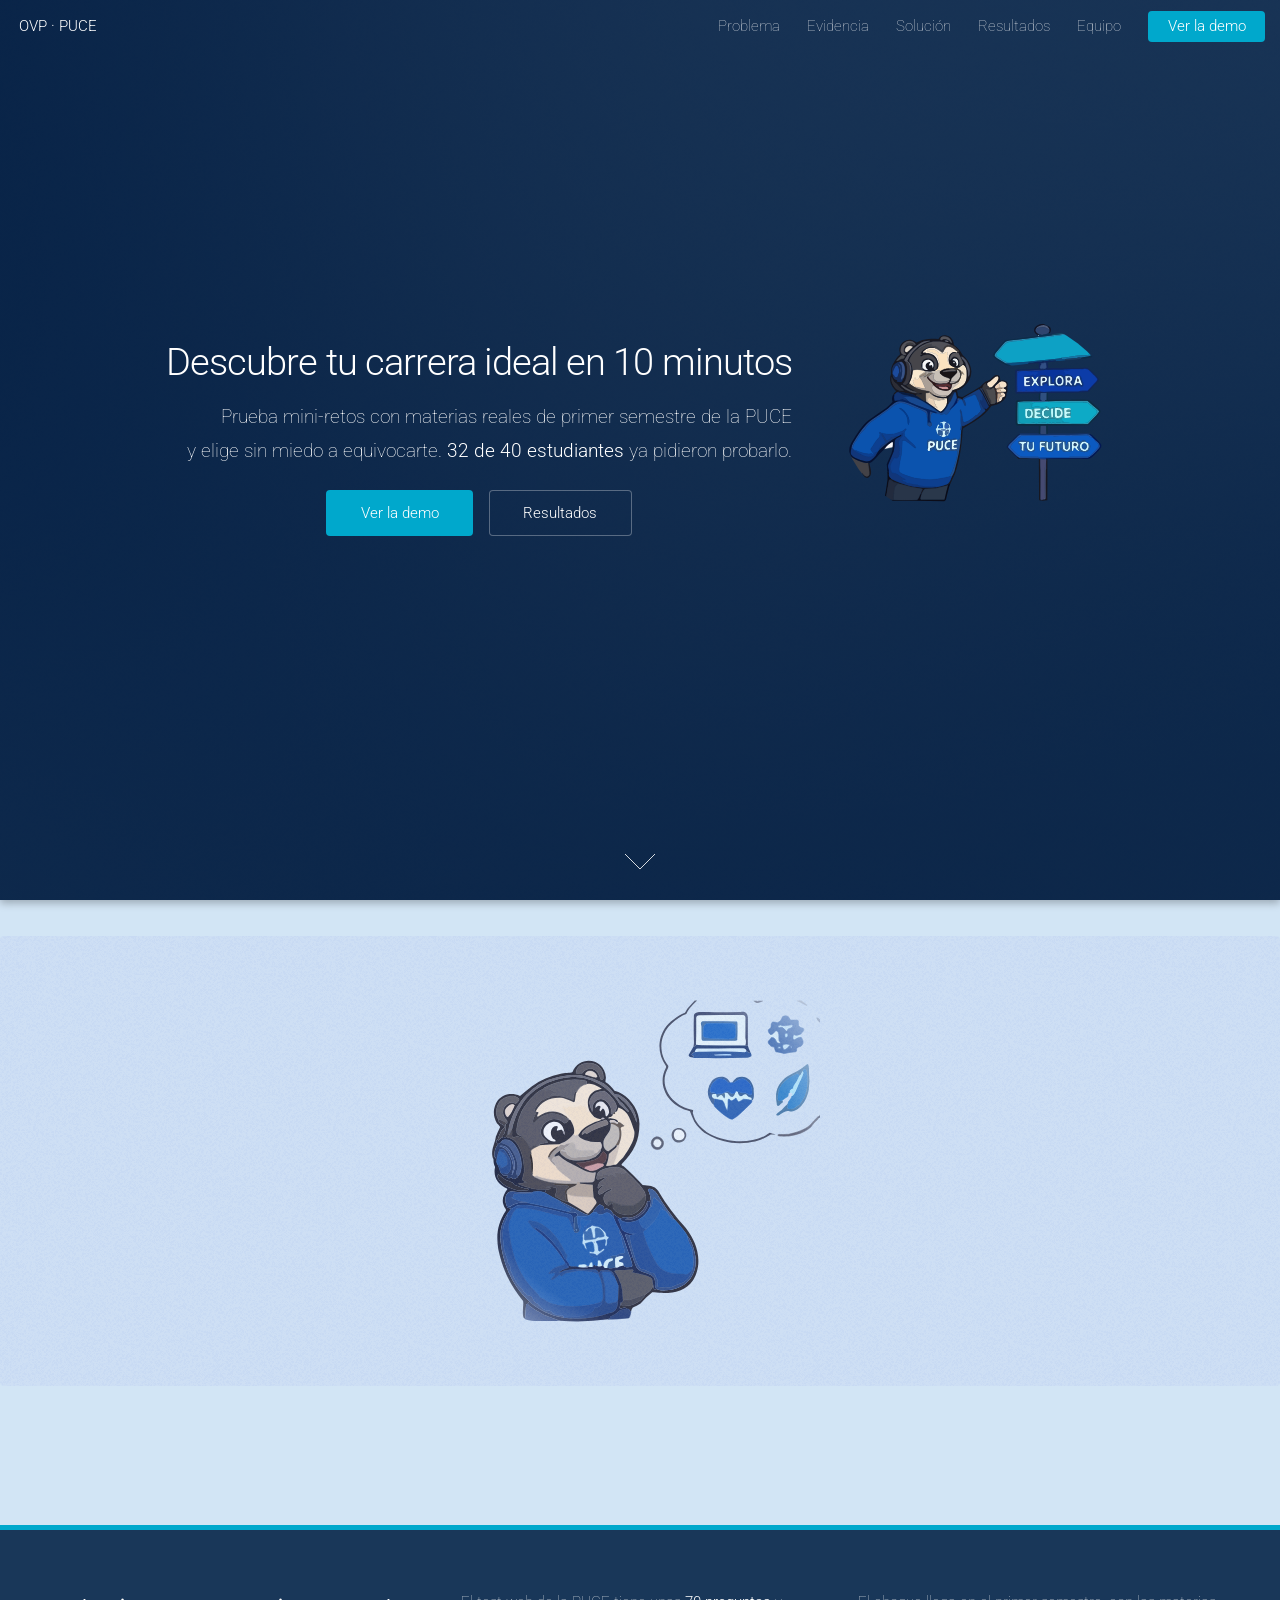
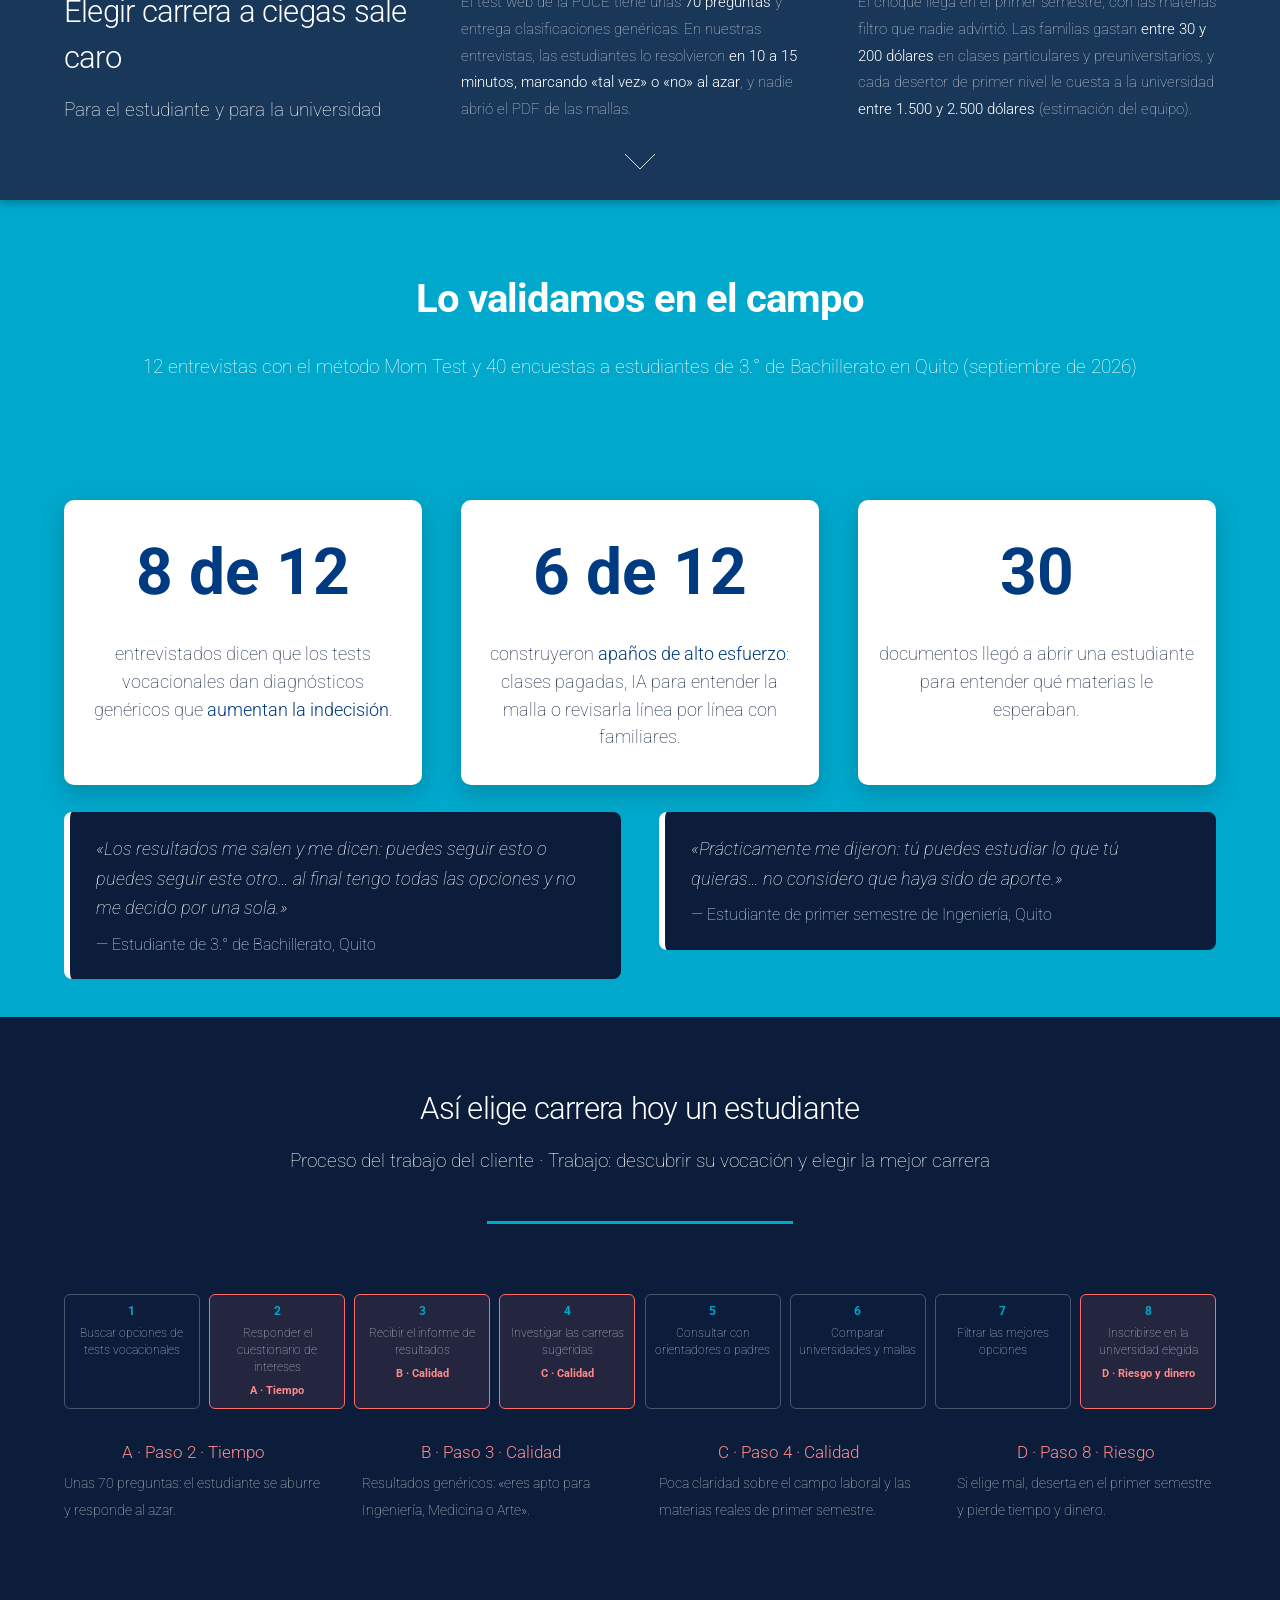
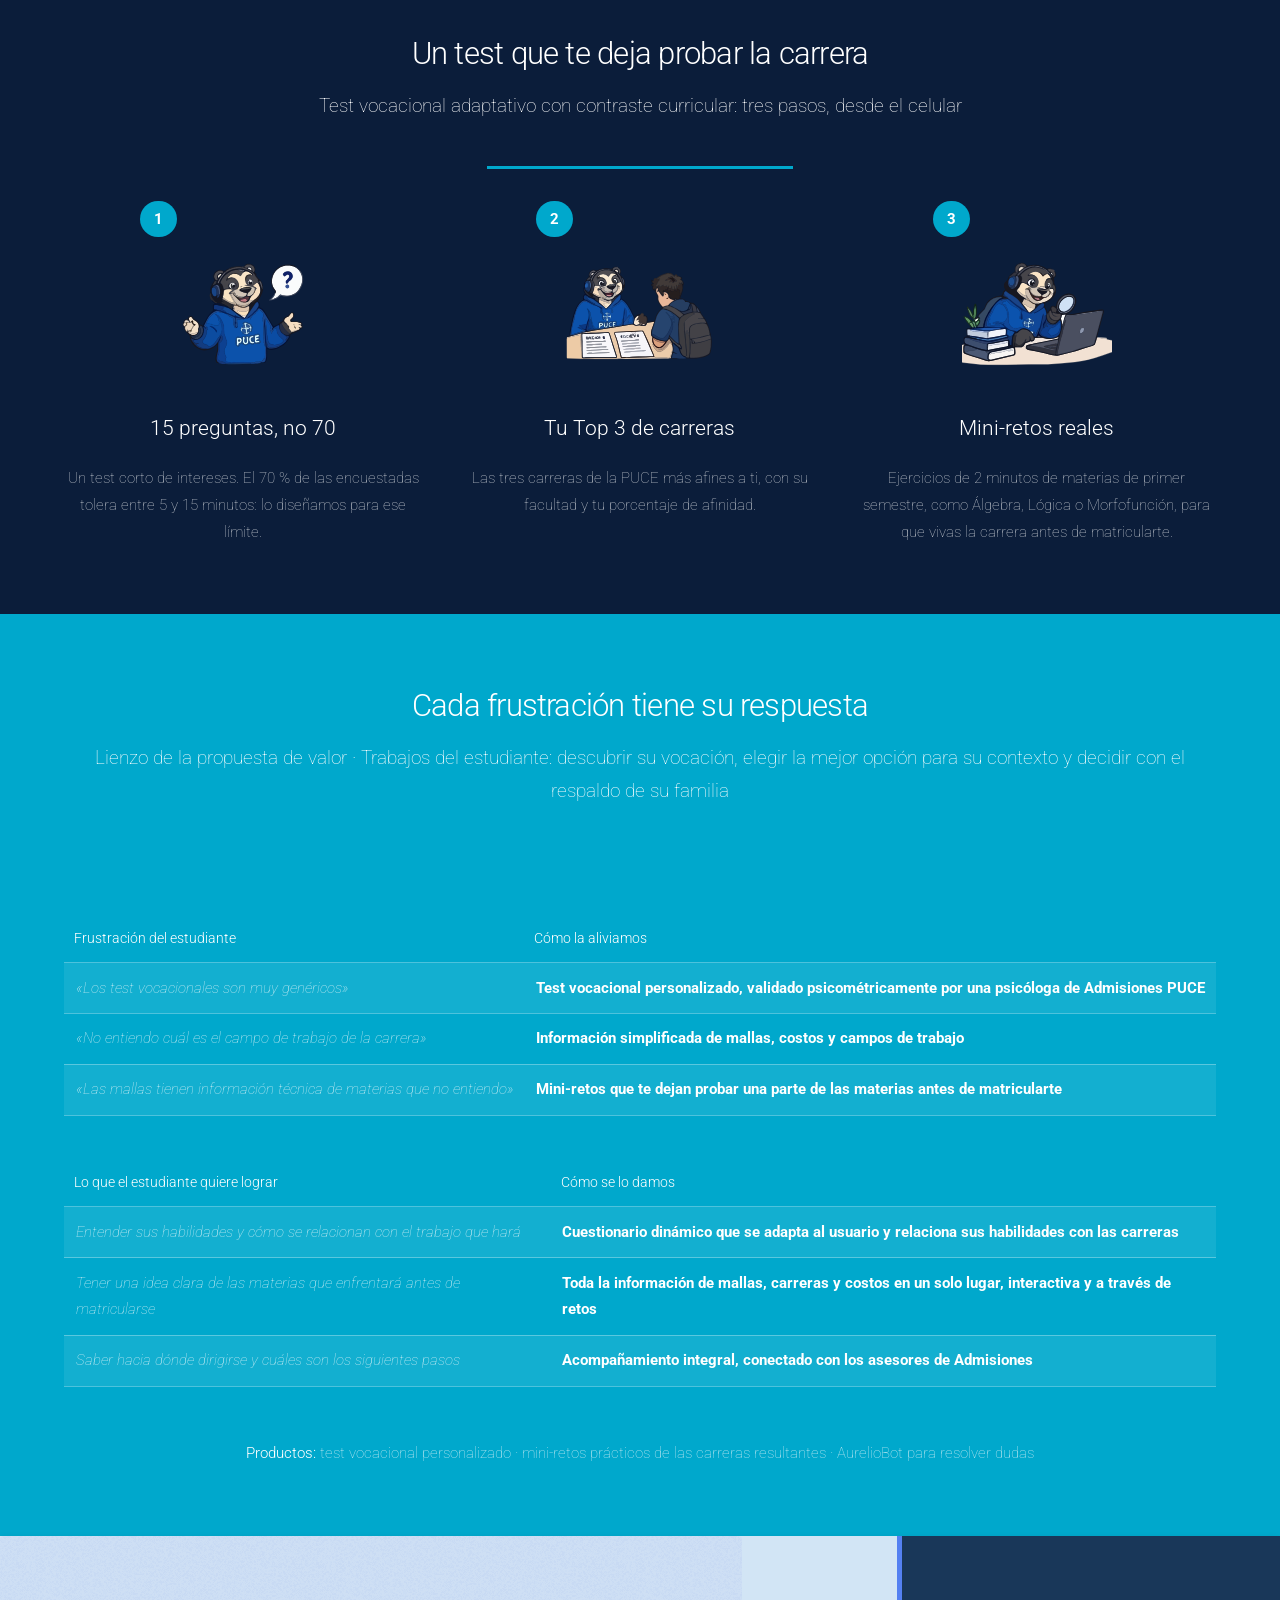
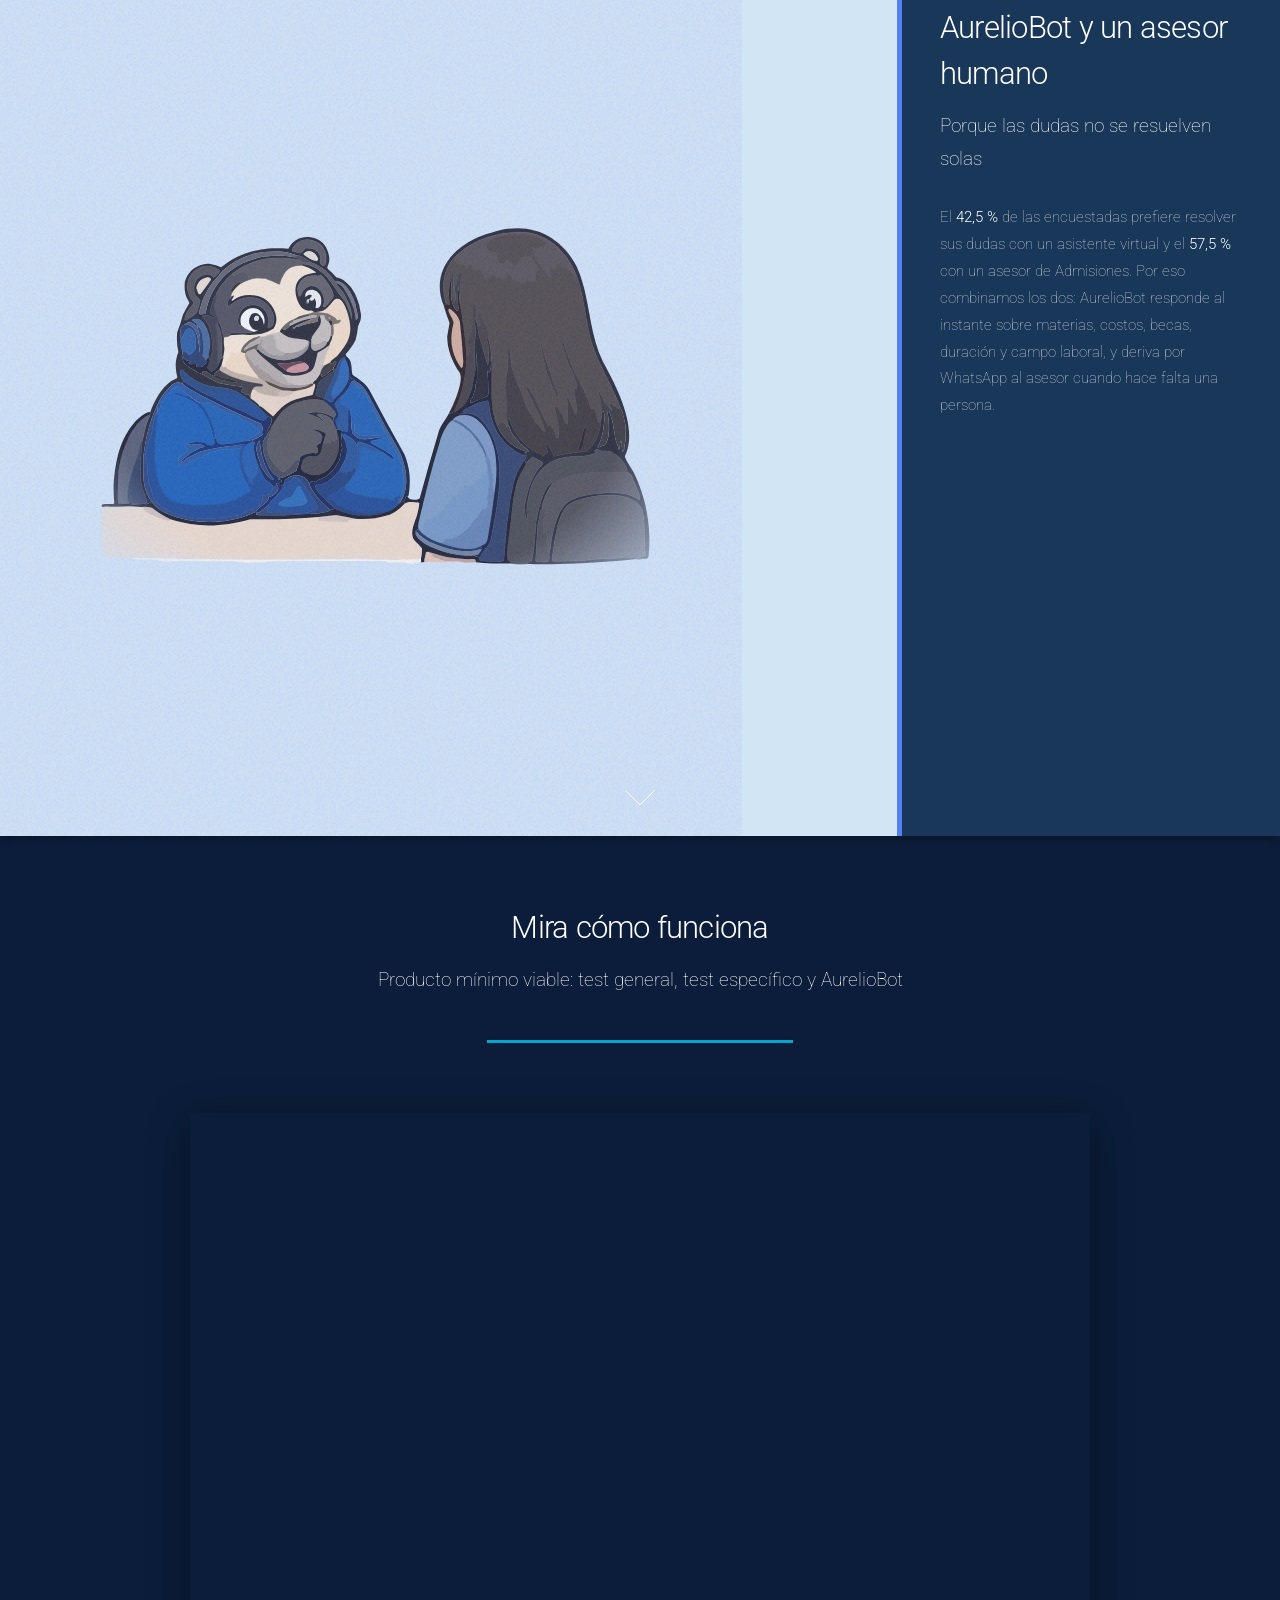
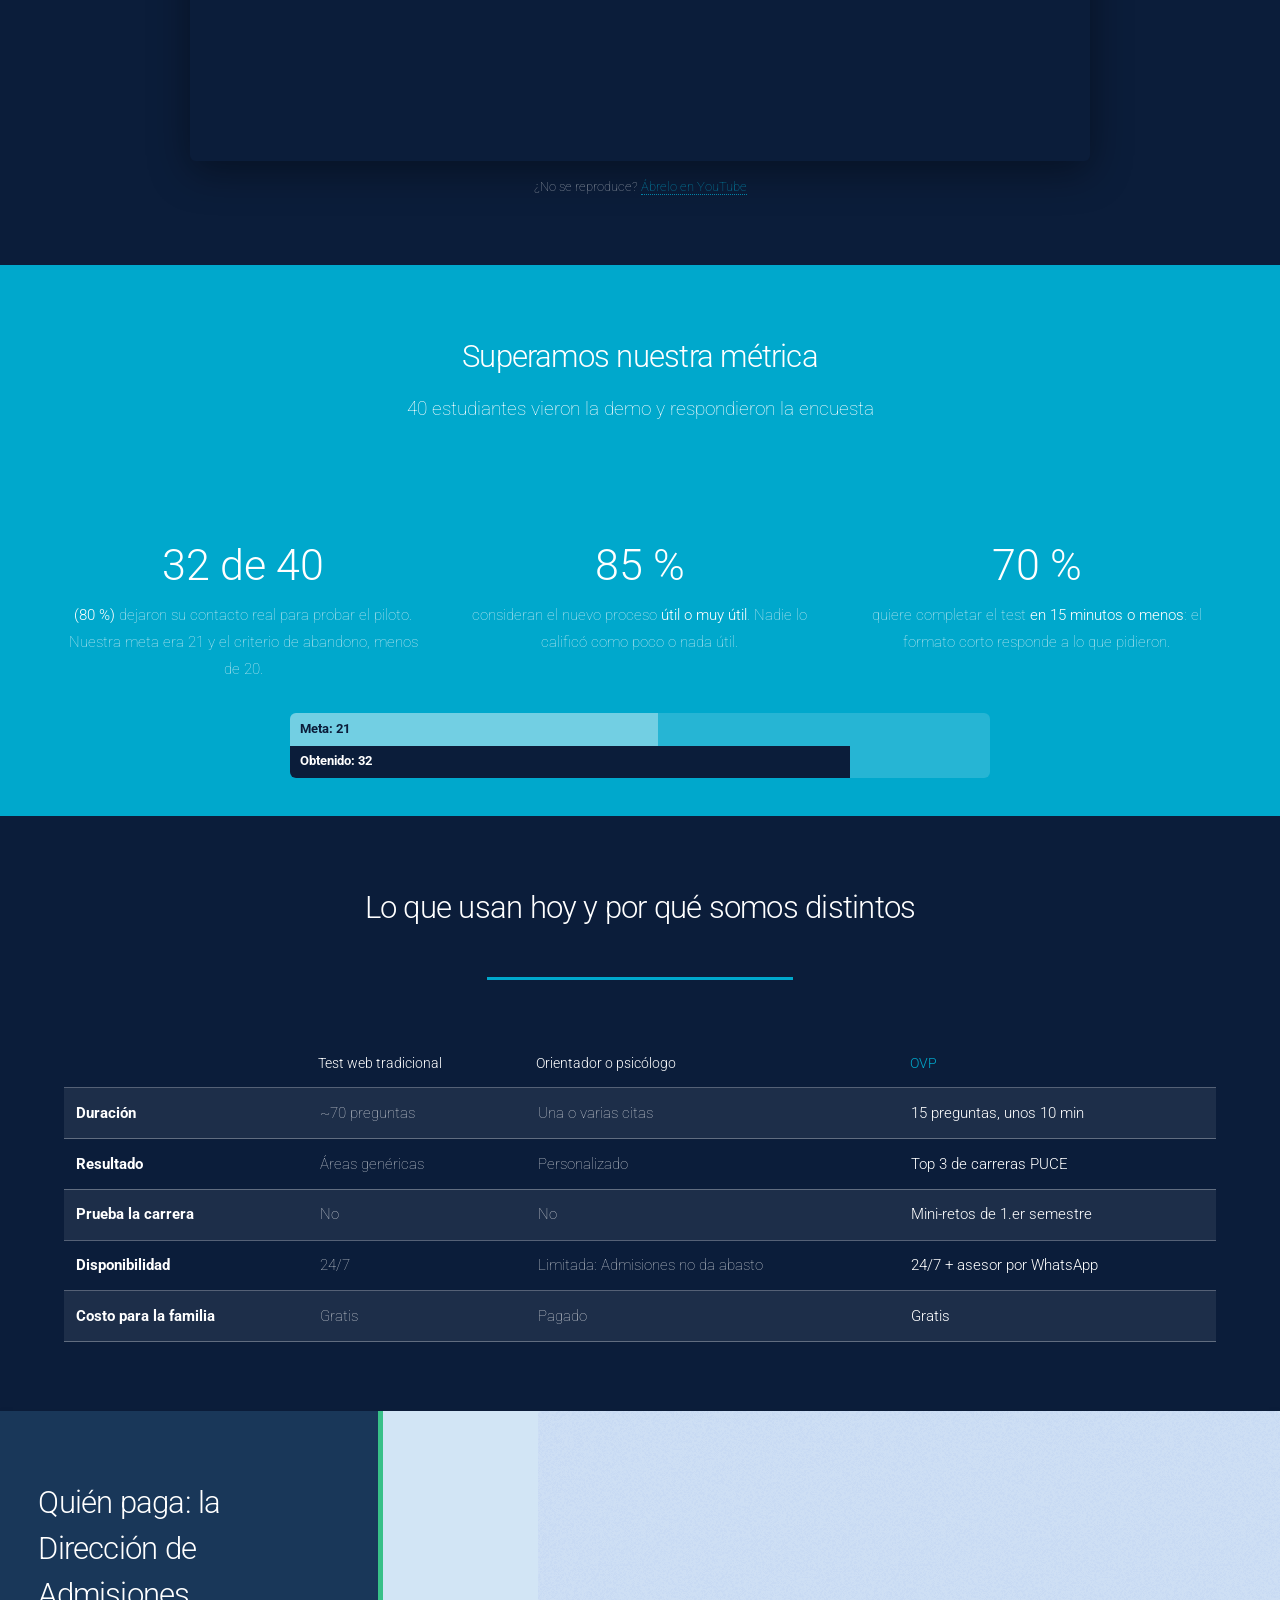
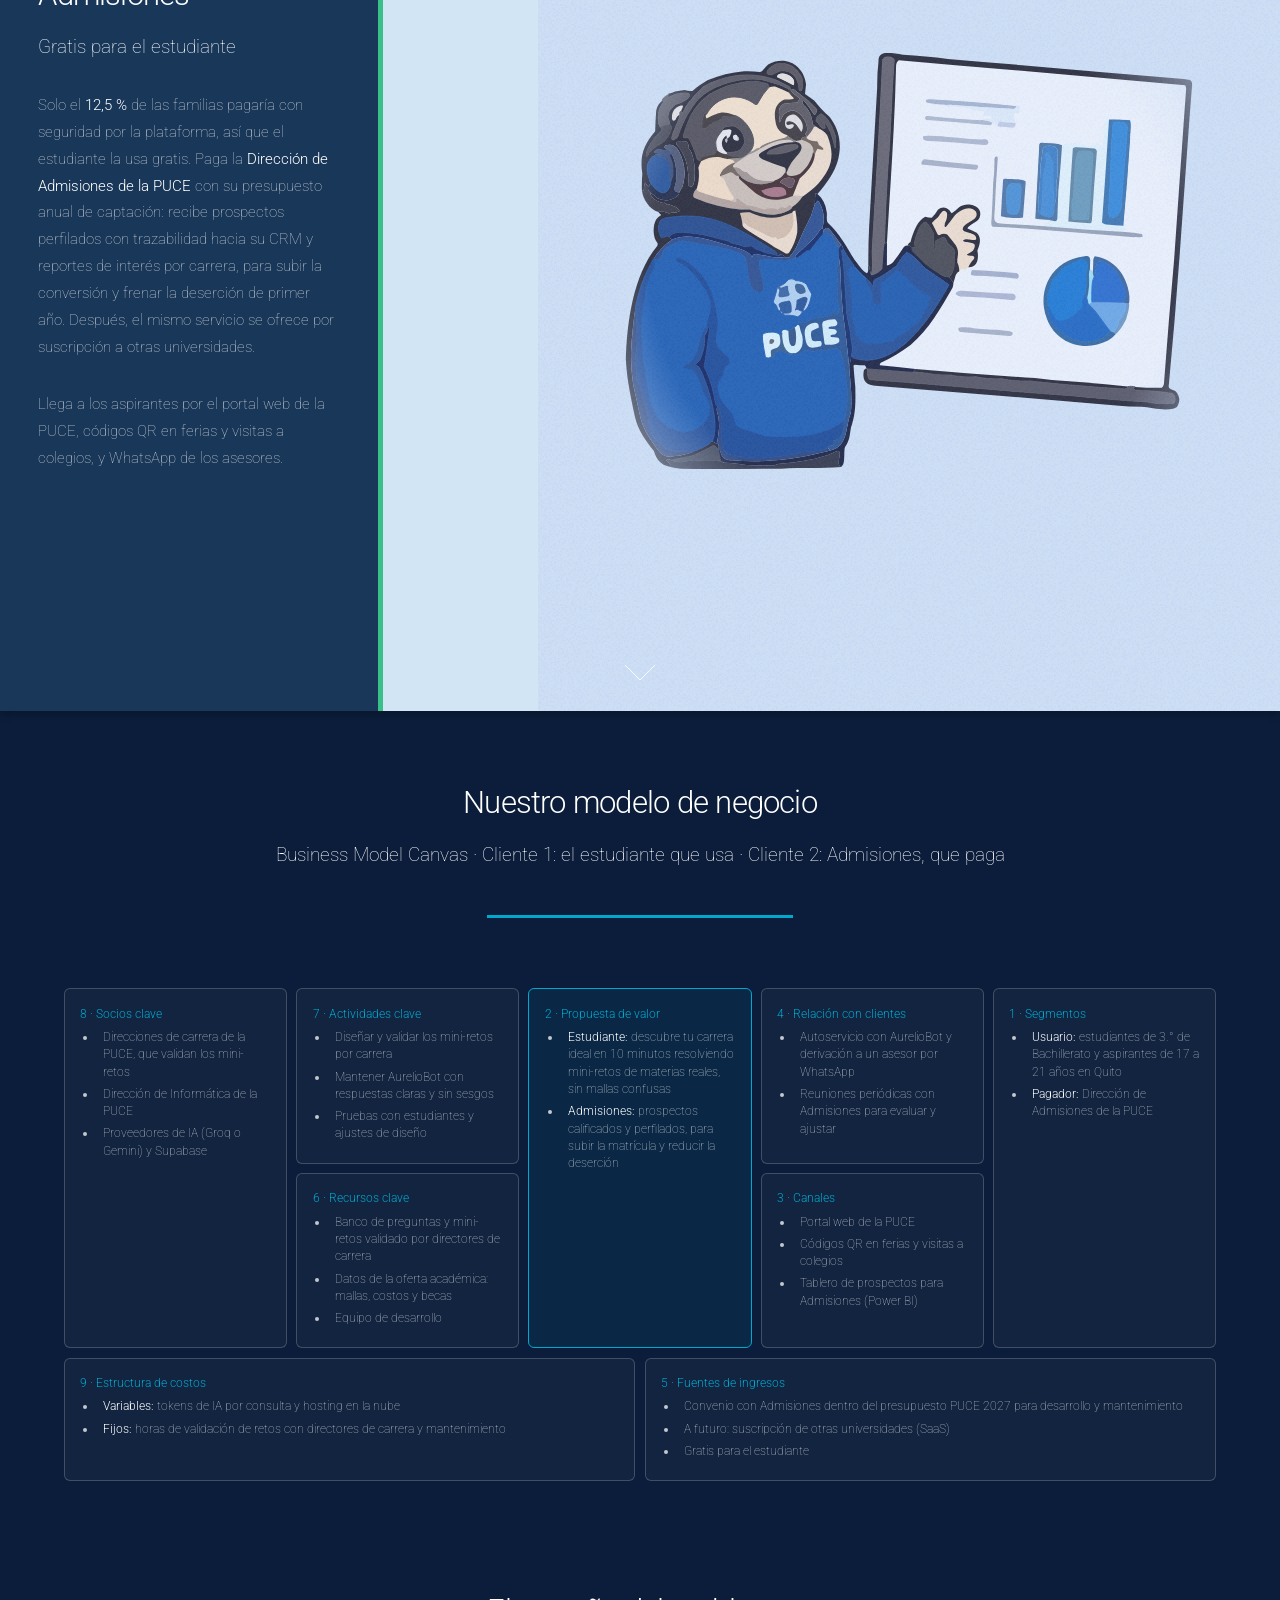
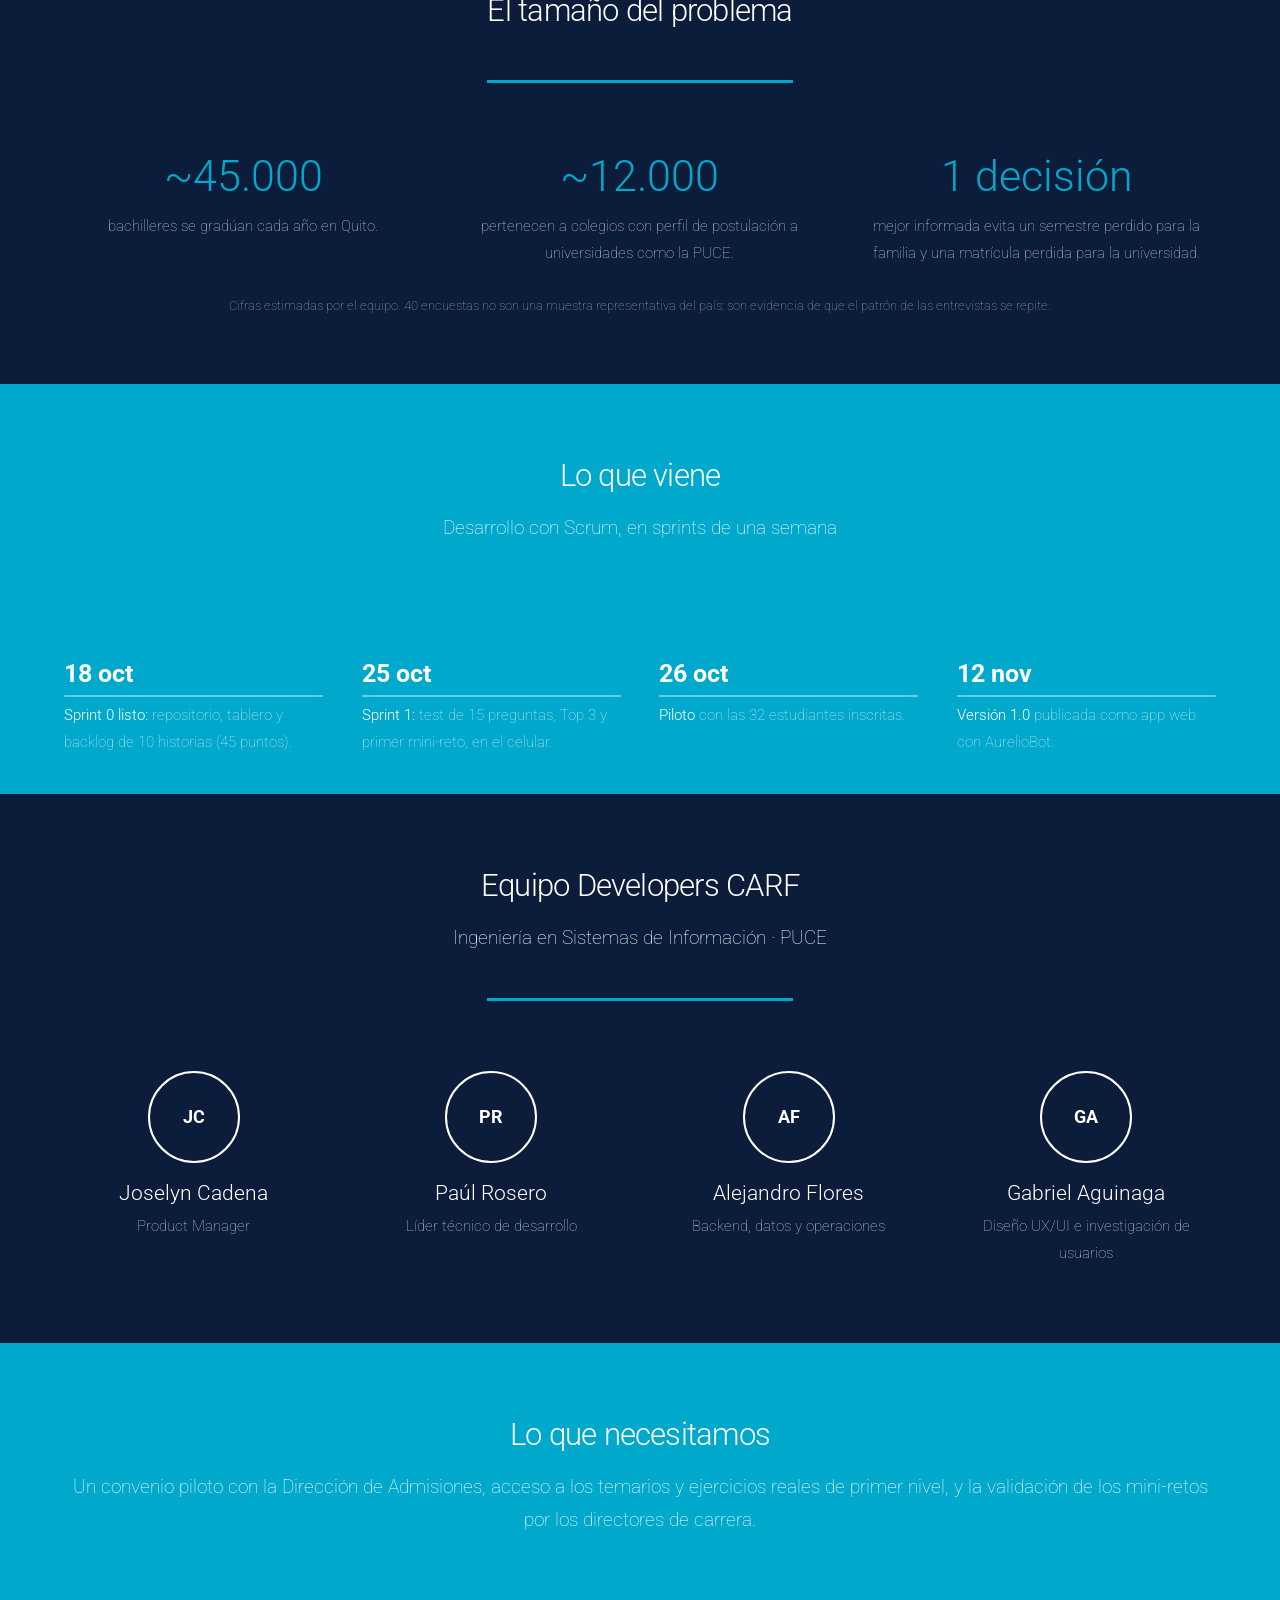
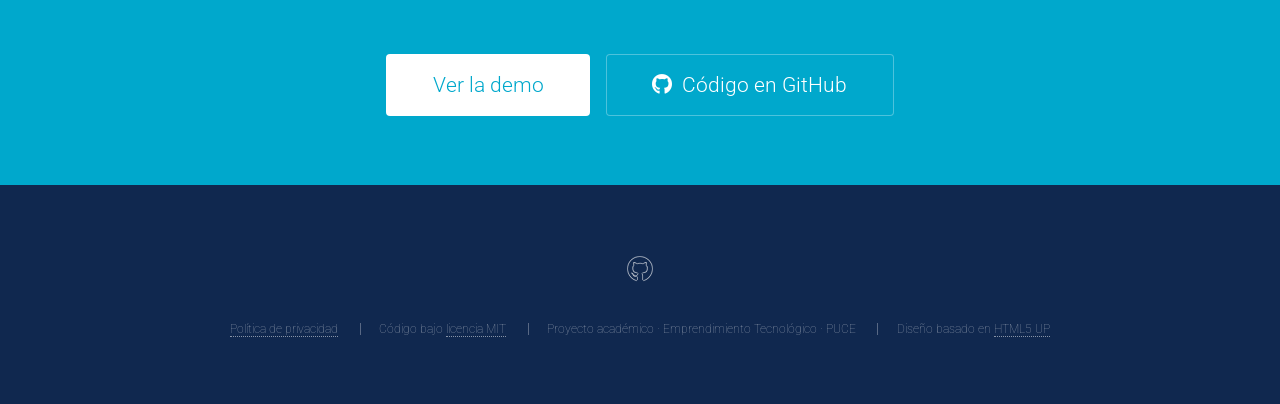
==== commit bb775270: "Actualizar lienzo de propuesta de valor, mejorar legibilidad de la evidencia y corregir imágenes rep" ====
--- a/index.html
+++ b/index.html
@@ -82,18 +82,18 @@
 							<p>12 entrevistas con el método Mom Test y 40 encuestas a estudiantes de 3.° de Bachillerato en Quito (septiembre de 2026)</p>
 						</header>
 						<div class="row gtr-uniform cifras">
-							<div class="col-4 col-12-medium">
+							<div class="col-4 col-12-medium"><div class="tarjeta">
 								<p class="cifra">8 de 12</p>
 								<p>entrevistados dicen que los tests vocacionales dan diagnósticos genéricos que <strong>aumentan la indecisión</strong>.</p>
-							</div>
-							<div class="col-4 col-12-medium">
+							</div></div>
+							<div class="col-4 col-12-medium"><div class="tarjeta">
 								<p class="cifra">6 de 12</p>
 								<p>construyeron <strong>apaños de alto esfuerzo</strong>: clases pagadas, IA para entender la malla o revisarla línea por línea con familiares.</p>
-							</div>
-							<div class="col-4 col-12-medium">
+							</div></div>
+							<div class="col-4 col-12-medium"><div class="tarjeta">
 								<p class="cifra">30</p>
 								<p>documentos llegó a abrir una estudiante para entender qué materias le esperaban.</p>
-							</div>
+							</div></div>
 						</div>
 						<div class="row gtr-uniform citas">
 							<div class="col-6 col-12-medium">
@@ -164,30 +164,34 @@
 					</div>
 				</section>
 
-			<!-- Lienzo de la propuesta de valor (E5) -->
+			<!-- Lienzo de la propuesta de valor (E5, versión actualizada) -->
 				<section id="propuesta" class="wrapper style2 special fade-up">
 					<div class="container">
 						<header class="major">
 							<h2>Cada frustración tiene su respuesta</h2>
-							<p>Lienzo de la propuesta de valor del estudiante</p>
+							<p>Lienzo de la propuesta de valor · Trabajos del estudiante: descubrir su vocación, elegir la mejor opción para su contexto y decidir con el respaldo de su familia</p>
 						</header>
 						<div class="table-wrapper">
 							<table class="encaje">
-								<thead><tr><th>Lo que le frustra al estudiante</th><th>Cómo lo aliviamos</th></tr></thead>
+								<thead><tr><th>Frustración del estudiante</th><th>Cómo la aliviamos</th></tr></thead>
 								<tbody>
-									<tr><td>«Los tests vocacionales son muy genéricos»</td><td>Test corto y adaptativo que termina en un Top 3 de carreras de la PUCE</td></tr>
-									<tr><td>«No entiendo los resultados, por eso no les hago caso»</td><td>AurelioBot explica tus resultados en lenguaje simple</td></tr>
-									<tr><td>«Las mallas tienen materias que no entiendo»</td><td>Información simplificada de mallas, costos y campo laboral</td></tr>
-									<tr><td>«No entiendo de qué trabajaré con esa carrera»</td><td>Ejemplos de los campos de aplicación de cada carrera</td></tr>
-									<tr><td>«Me da miedo equivocarme y perder tiempo»</td><td>Mini-retos que te dejan probar las materias antes de matricularte</td></tr>
+									<tr><td>«Los test vocacionales son muy genéricos»</td><td>Test vocacional personalizado, validado psicométricamente por una psicóloga de Admisiones PUCE</td></tr>
+									<tr><td>«No entiendo cuál es el campo de trabajo de la carrera»</td><td>Información simplificada de mallas, costos y campos de trabajo</td></tr>
+									<tr><td>«Las mallas tienen información técnica de materias que no entiendo»</td><td>Mini-retos que te dejan probar una parte de las materias antes de matricularte</td></tr>
 								</tbody>
 							</table>
 						</div>
-						<div class="row gtr-uniform alegrias">
-							<div class="col-4 col-12-medium"><span class="icon solid alt major fa-book-open"></span><p>Saber a qué materias se va a enfrentar antes de matricularse</p></div>
-							<div class="col-4 col-12-medium"><span class="icon solid alt major fa-compass"></span><p>Tener claro hacia dónde dirigirse y cuáles son los siguientes pasos</p></div>
-							<div class="col-4 col-12-medium"><span class="icon solid alt major fa-users"></span><p>Decidir con el respaldo de su familia y de un asesor de Admisiones</p></div>
-						</div>
+						<div class="table-wrapper">
+							<table class="encaje">
+								<thead><tr><th>Lo que el estudiante quiere lograr</th><th>Cómo se lo damos</th></tr></thead>
+								<tbody>
+									<tr><td>Entender sus habilidades y cómo se relacionan con el trabajo que hará</td><td>Cuestionario dinámico que se adapta al usuario y relaciona sus habilidades con las carreras</td></tr>
+									<tr><td>Tener una idea clara de las materias que enfrentará antes de matricularse</td><td>Toda la información de mallas, carreras y costos en un solo lugar, interactiva y a través de retos</td></tr>
+									<tr><td>Saber hacia dónde dirigirse y cuáles son los siguientes pasos</td><td>Acompañamiento integral, conectado con los asesores de Admisiones</td></tr>
+								</tbody>
+							</table>
+						</div>
+						<p class="productos"><strong>Productos:</strong> test vocacional personalizado · mini-retos prácticos de las carreras resultantes · AurelioBot para resolver dudas</p>
 					</div>
 				</section>
 
--- a/assets/css/ovp.css
+++ b/assets/css/ovp.css
@@ -131,3 +131,44 @@
 @media screen and (max-width: 980px) {
 	.bmc { grid-template-columns: 1fr; grid-template-areas: "seg" "pro" "can" "rel" "ing" "rec" "act" "soc" "cos"; }
 }
+
+/* ---- Lienzo: segunda tabla y productos ---- */
+.encaje + .encaje, .table-wrapper + .table-wrapper { margin-top: 1.5em; }
+.productos { margin-top: 1.5em; font-size: 1em; }
+
+/* ---- «Lo validamos en el campo»: legible de lejos ---- */
+#evidencia header.major h2 { font-size: 2.6em; font-weight: 700; }
+#evidencia header.major p { font-size: 1.25em; color: #fff; }
+#evidencia .tarjeta * { color: #0b1d3a; }
+#evidencia .tarjeta { height: 100%;
+	background: #ffffff; border-radius: 10px; padding: 1.6em 1.4em;
+	box-shadow: 0 8px 24px rgba(0,0,0,0.18);
+}
+#evidencia .cifras { gap: 0; }
+#evidencia .cifras .cifra { font-size: 4.2em; font-weight: 700; color: #003b81; }
+#evidencia .cifras p { font-size: 1.2em; line-height: 1.5; }
+#evidencia .cifras strong { color: #003b81; }
+#evidencia .citas blockquote {
+	background: #0b1d3a; color: #fff; border-left: 6px solid #fff; border-radius: 8px;
+	padding: 1.2em 1.4em; font-size: 1.2em; line-height: 1.6;
+}
+#evidencia .citas blockquote span { color: #cfeaf5; opacity: 1; }
+
+/* ---- Bloques laterales: una sola ilustración, sin repetir el fondo ---- */
+.spotlight.aurelio-spot { background-image: none !important; background-color: #d9eff7 !important; }
+@media screen and (min-width: 981px) {
+	.spotlight.aurelio-spot .image.main {
+		display: flex !important; position: absolute; align-items: center; justify-content: center;
+		background: transparent !important; margin: 0;
+	}
+	.spotlight.aurelio-spot.right .image.main { left: 0; top: 0; bottom: 0; width: 58%; }
+	.spotlight.aurelio-spot.left .image.main { right: 0; top: 0; bottom: 0; width: 58%; }
+	.spotlight.aurelio-spot.bottom .image.main { left: 0; right: 0; top: 4%; height: 50%; }
+	.spotlight.aurelio-spot .image.main img { width: auto !important; height: auto !important; max-width: 80%; max-height: 80%; }
+}
+/* Fundir la ilustración con el fondo (las SVG traen su propio fondo celeste) */
+.spotlight.aurelio-spot { background-color: #d2e5f5 !important; }
+.spotlight.aurelio-spot .image.main img {
+	-webkit-mask-image: radial-gradient(ellipse at center, #000 62%, transparent 100%);
+	mask-image: radial-gradient(ellipse at center, #000 62%, transparent 100%);
+}
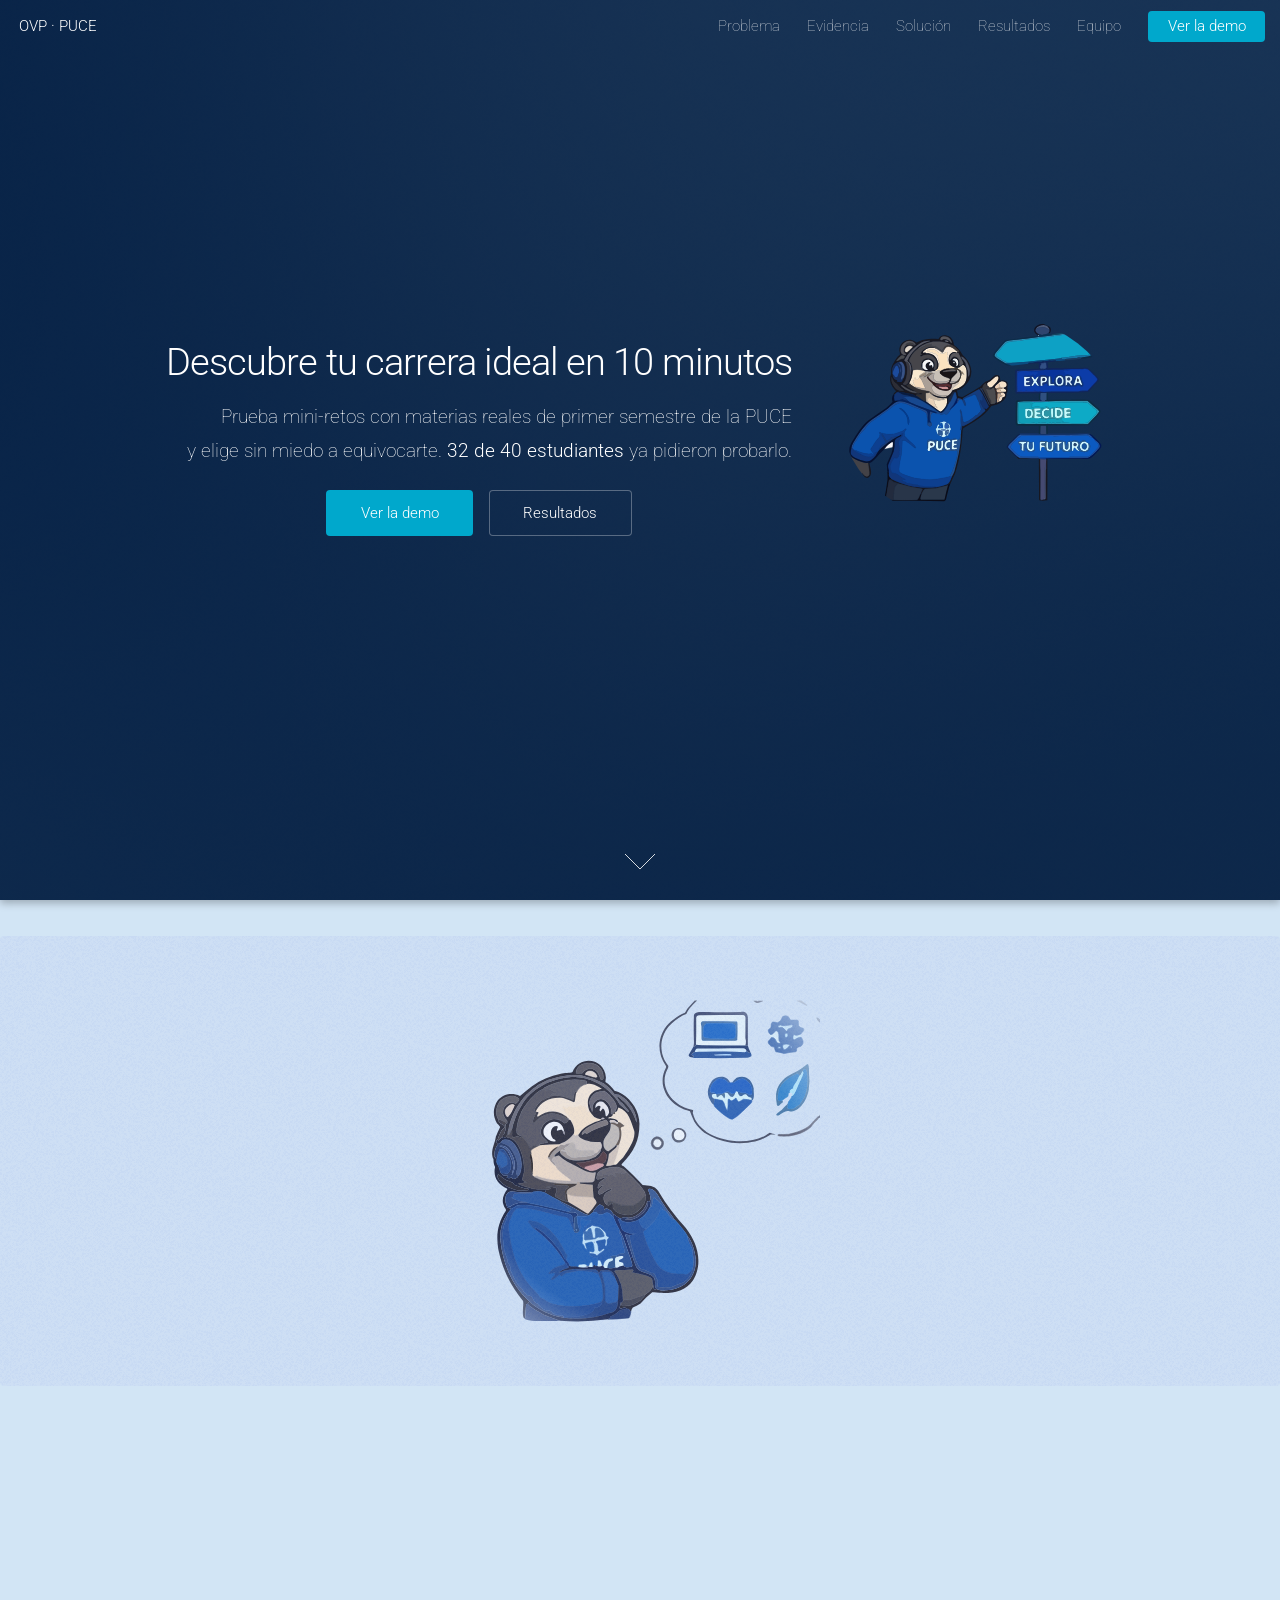
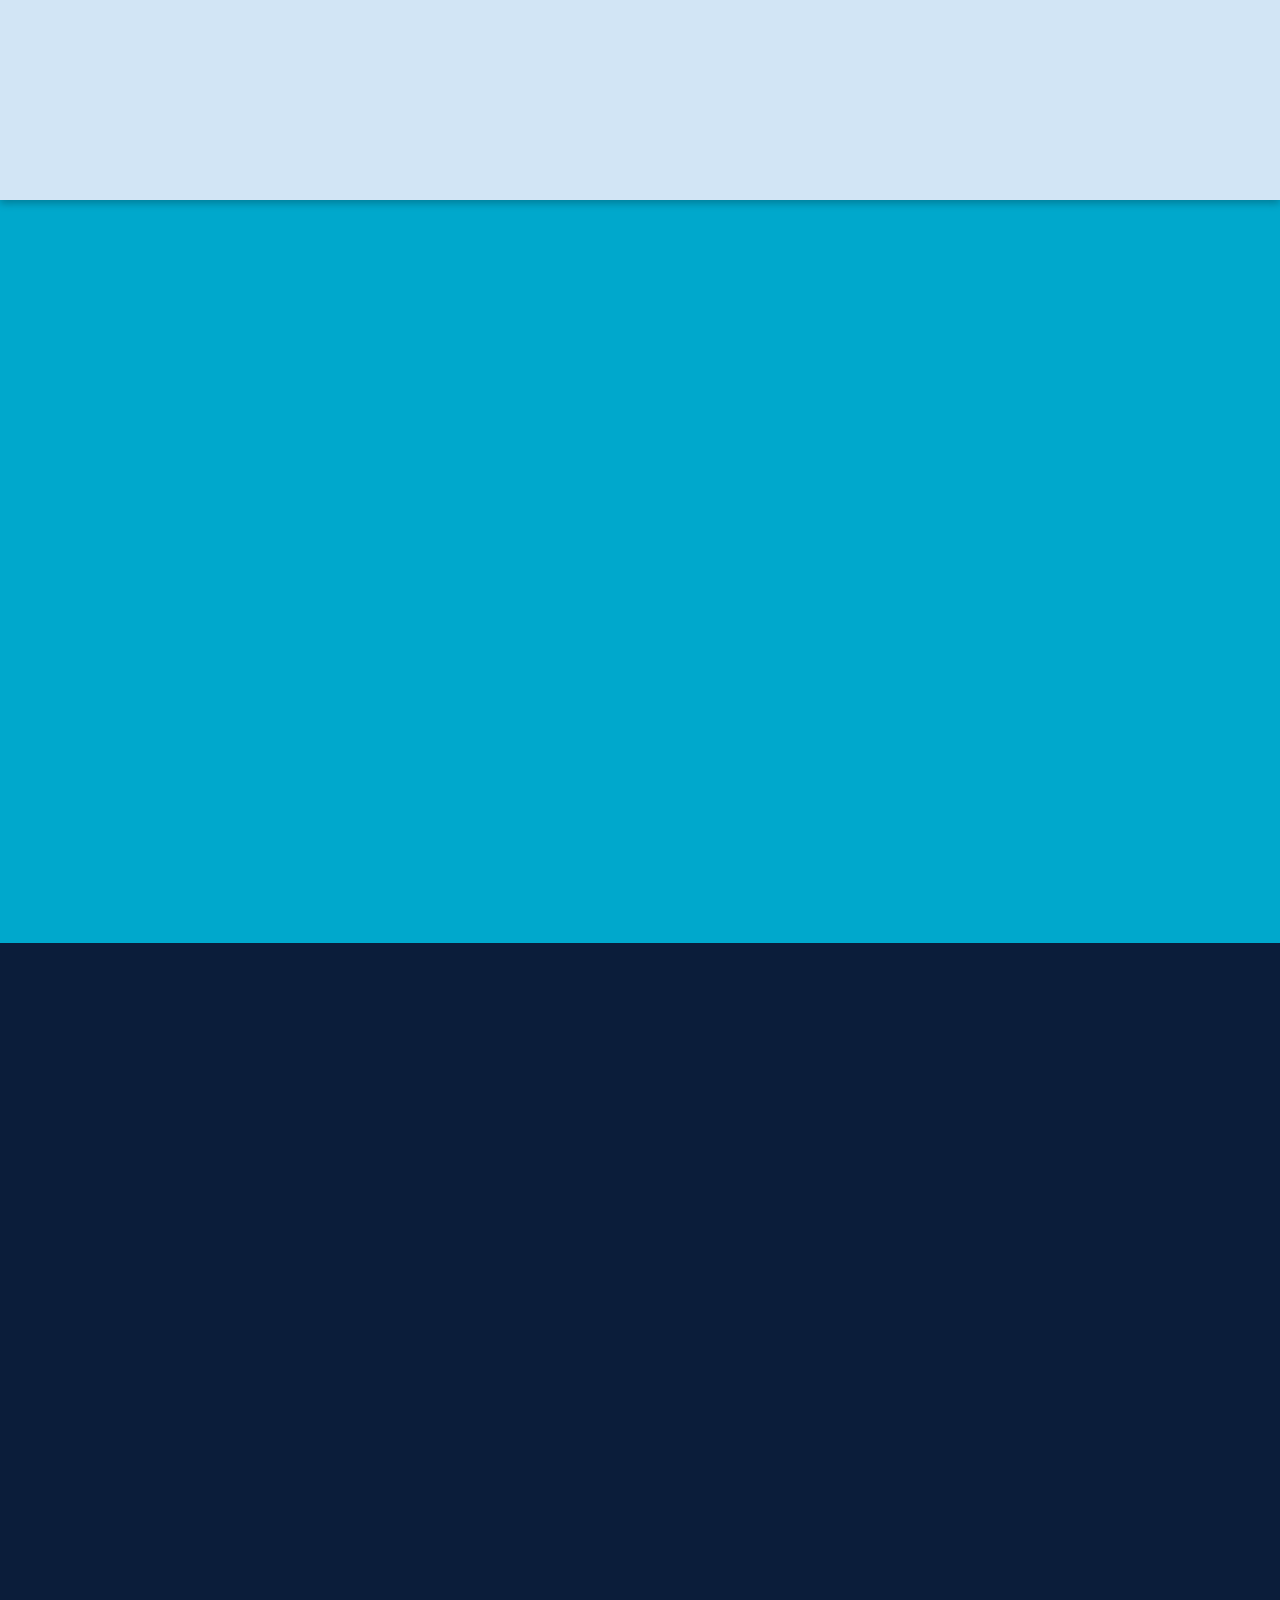
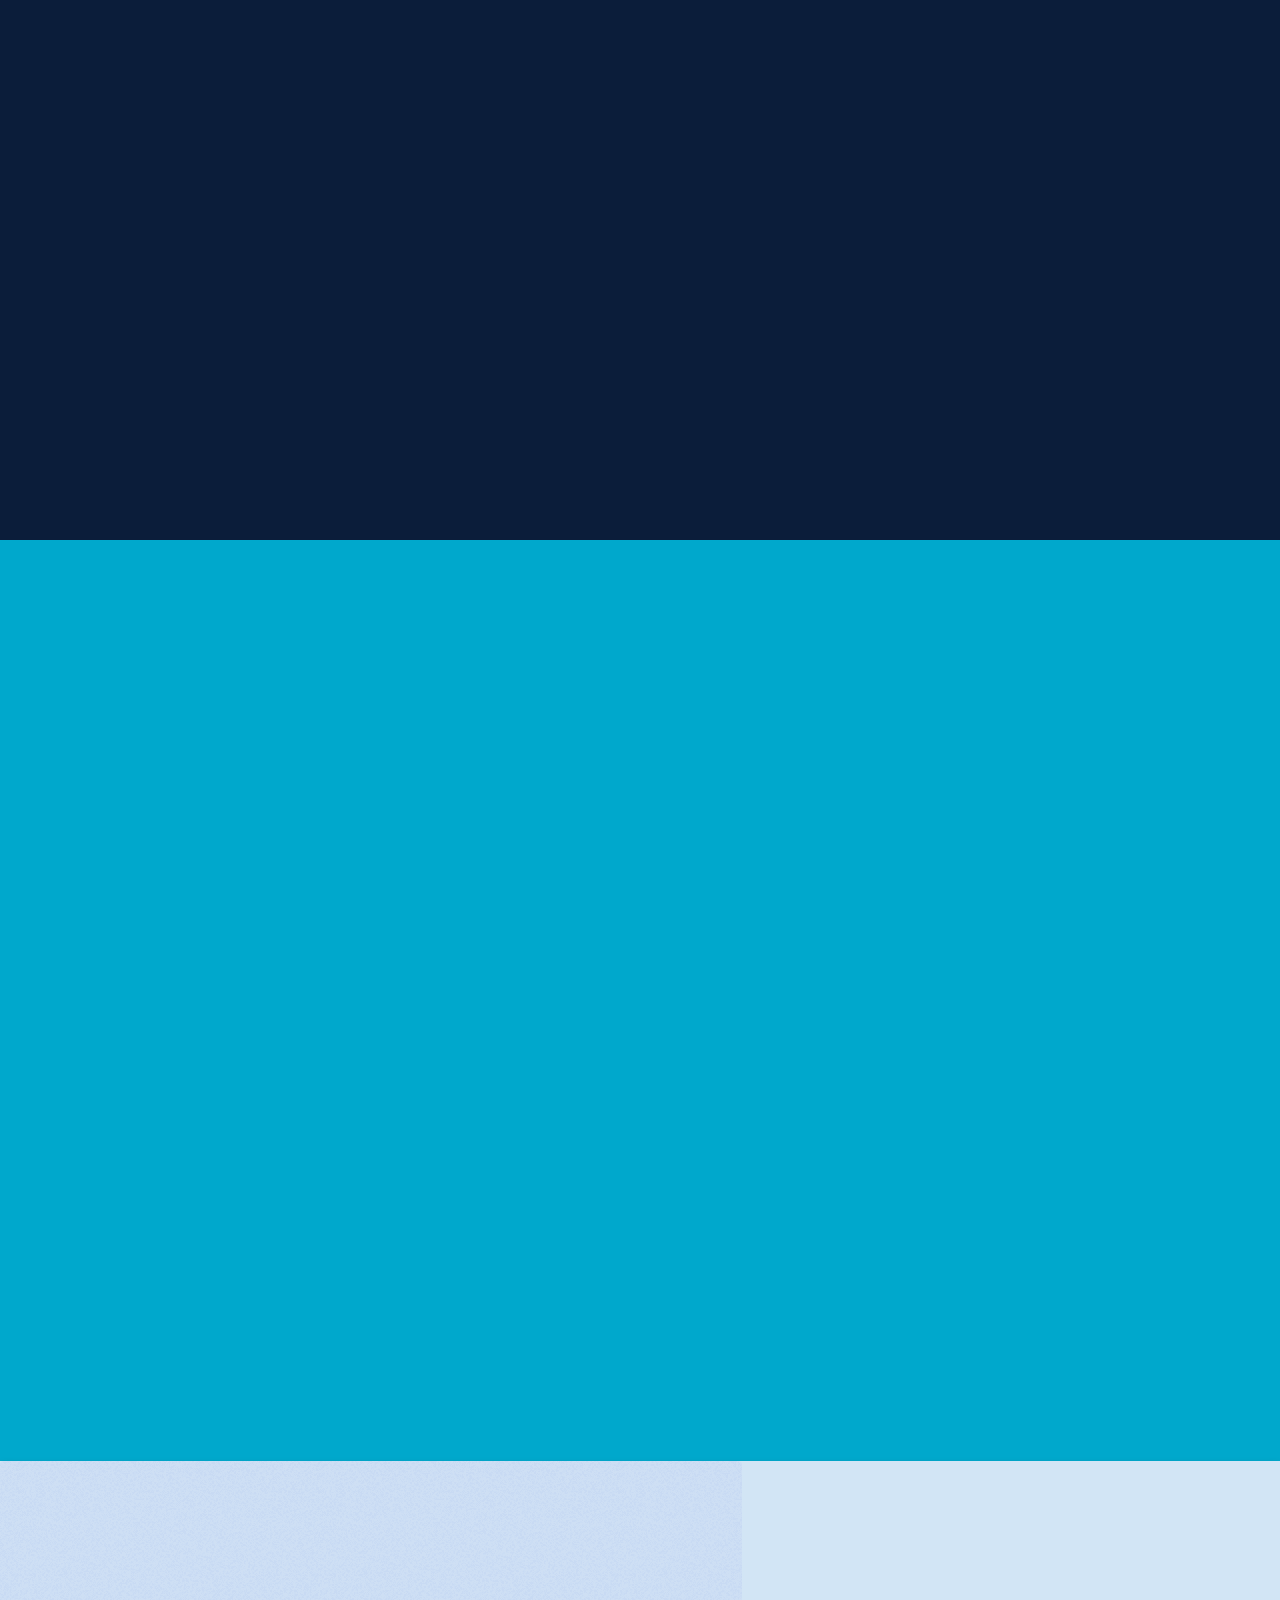
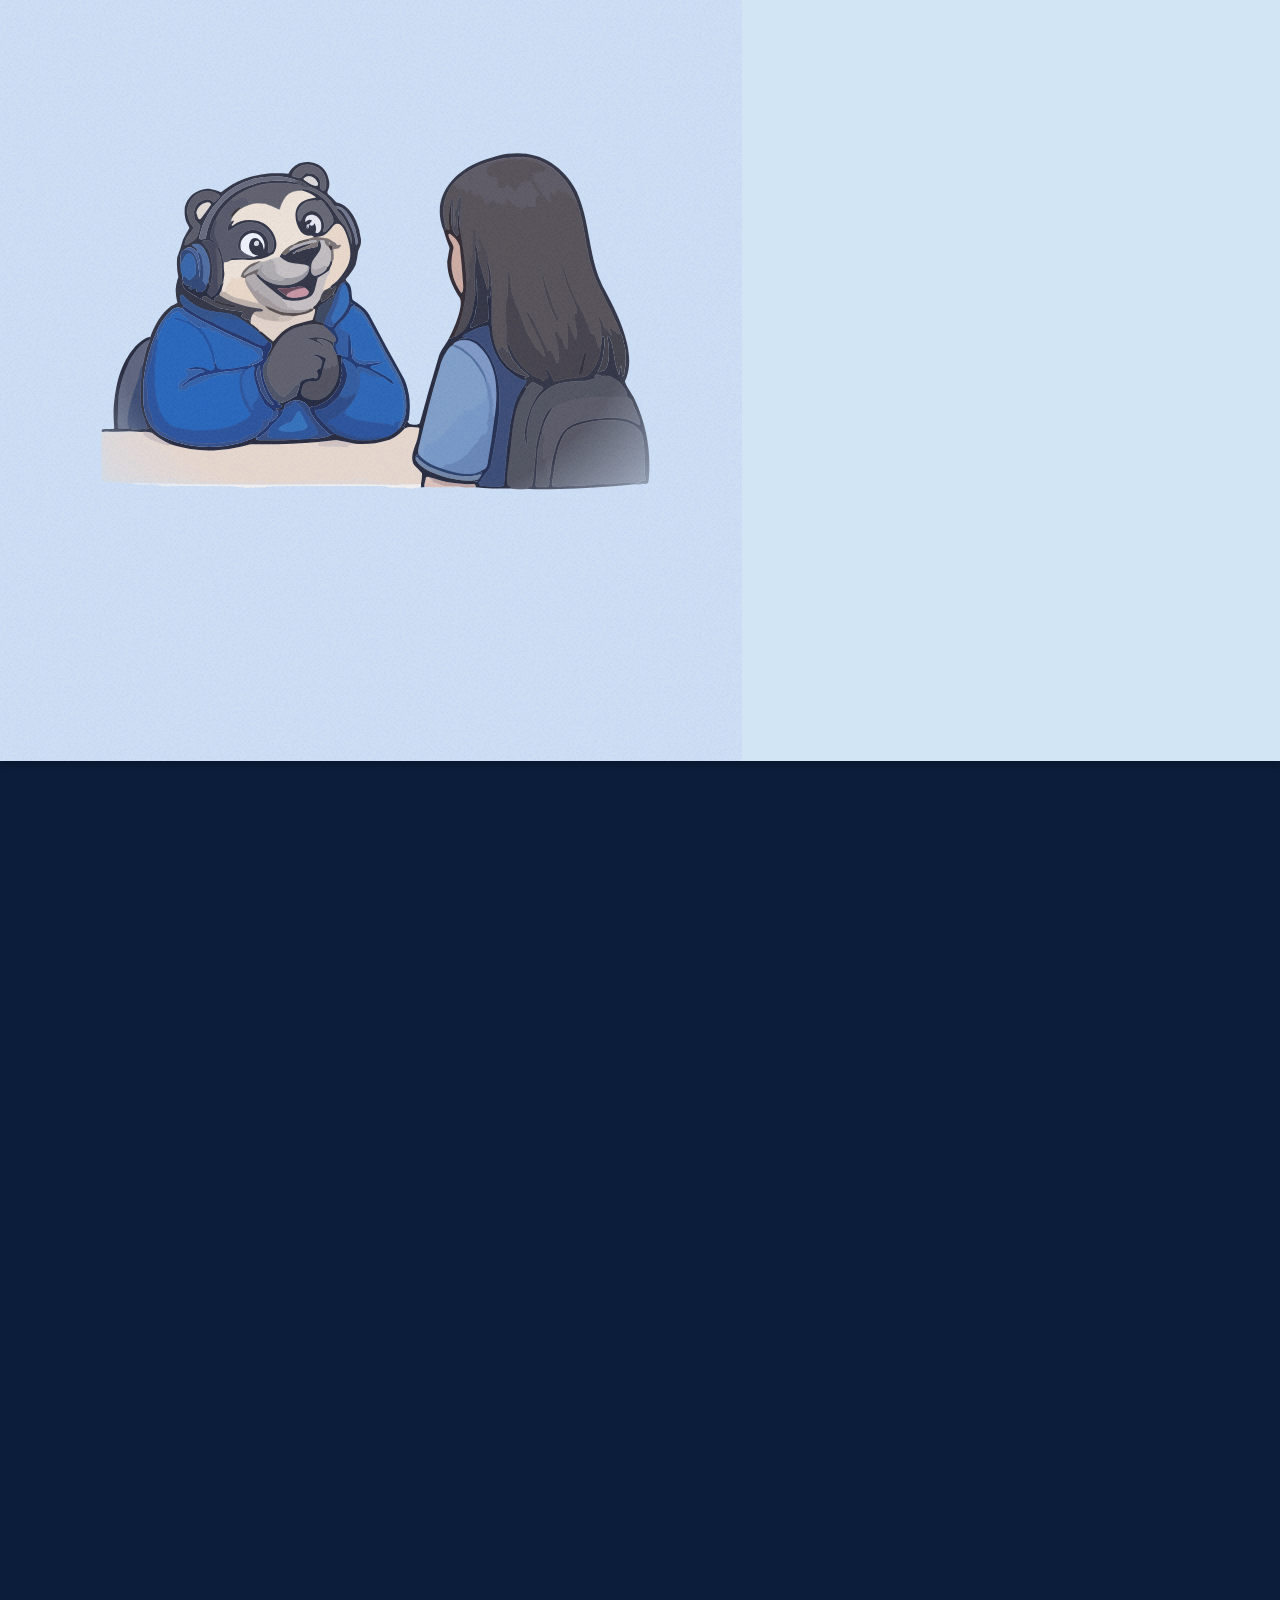
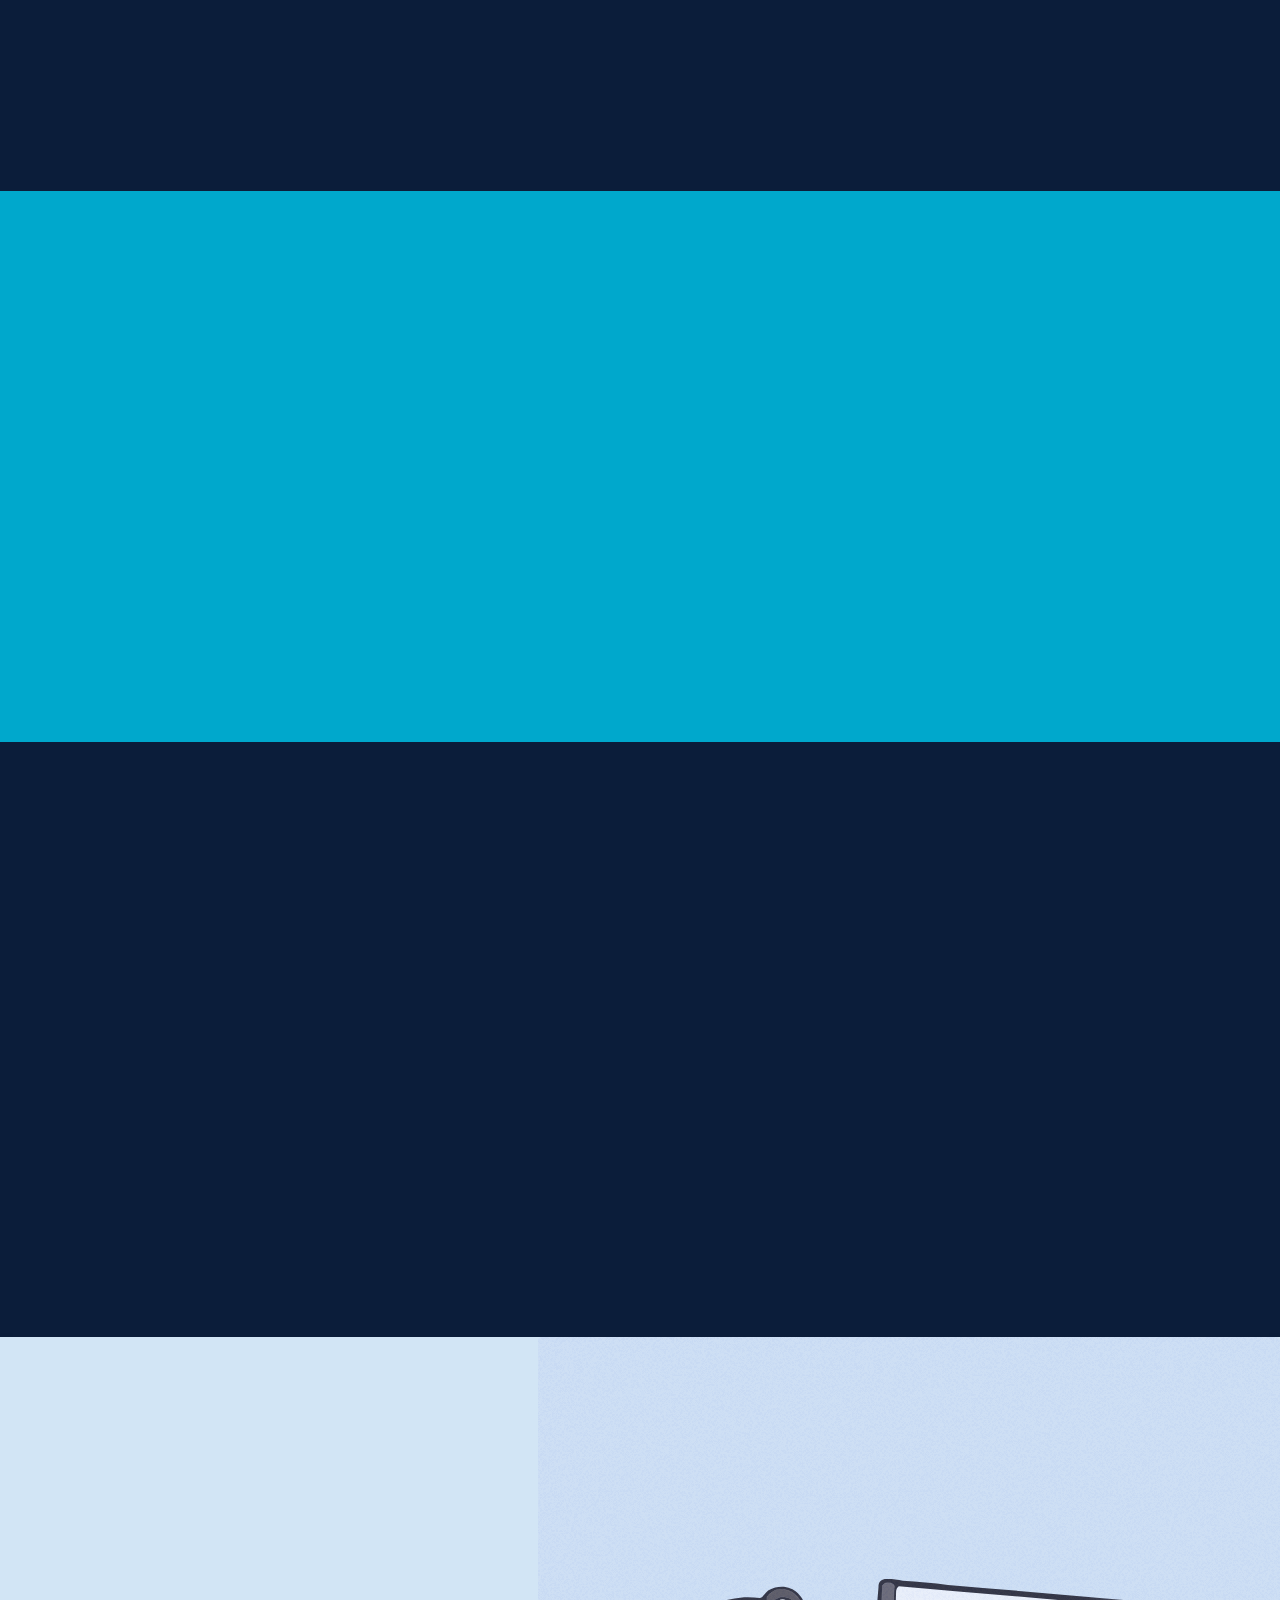
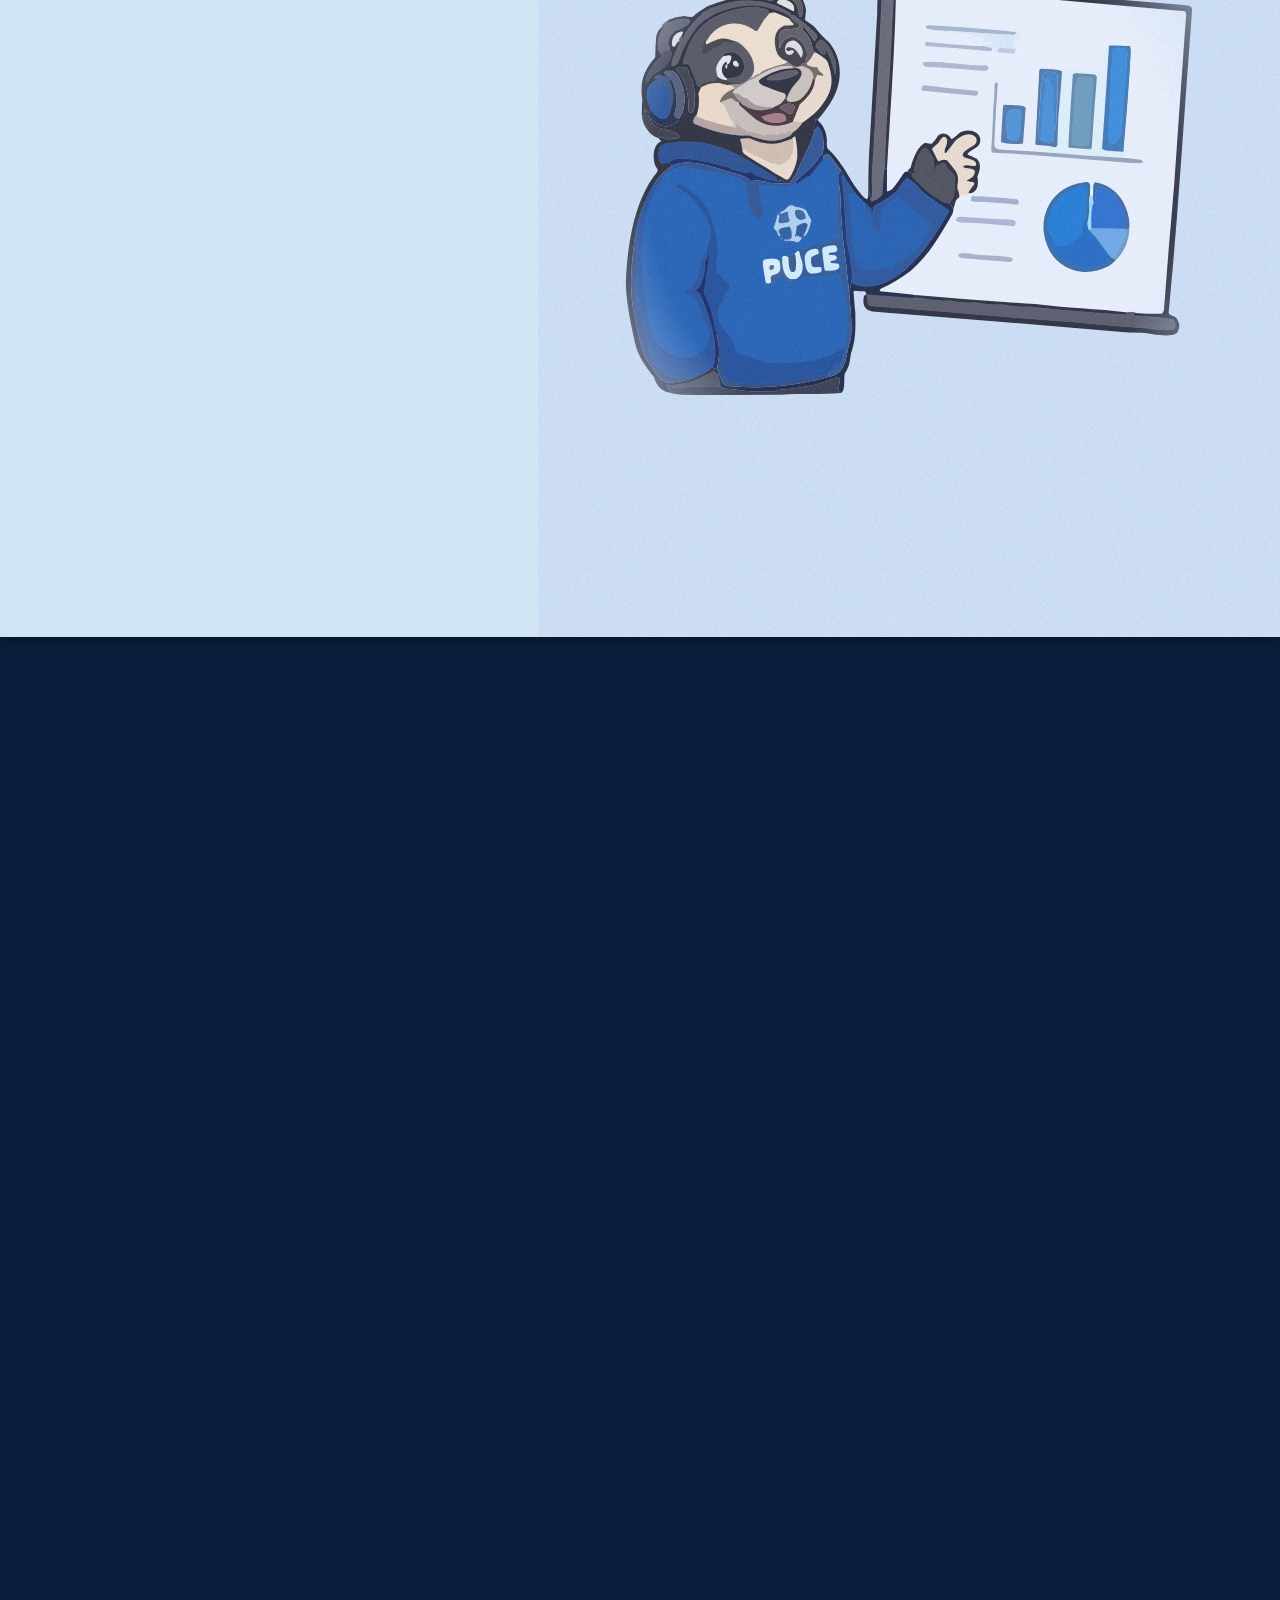
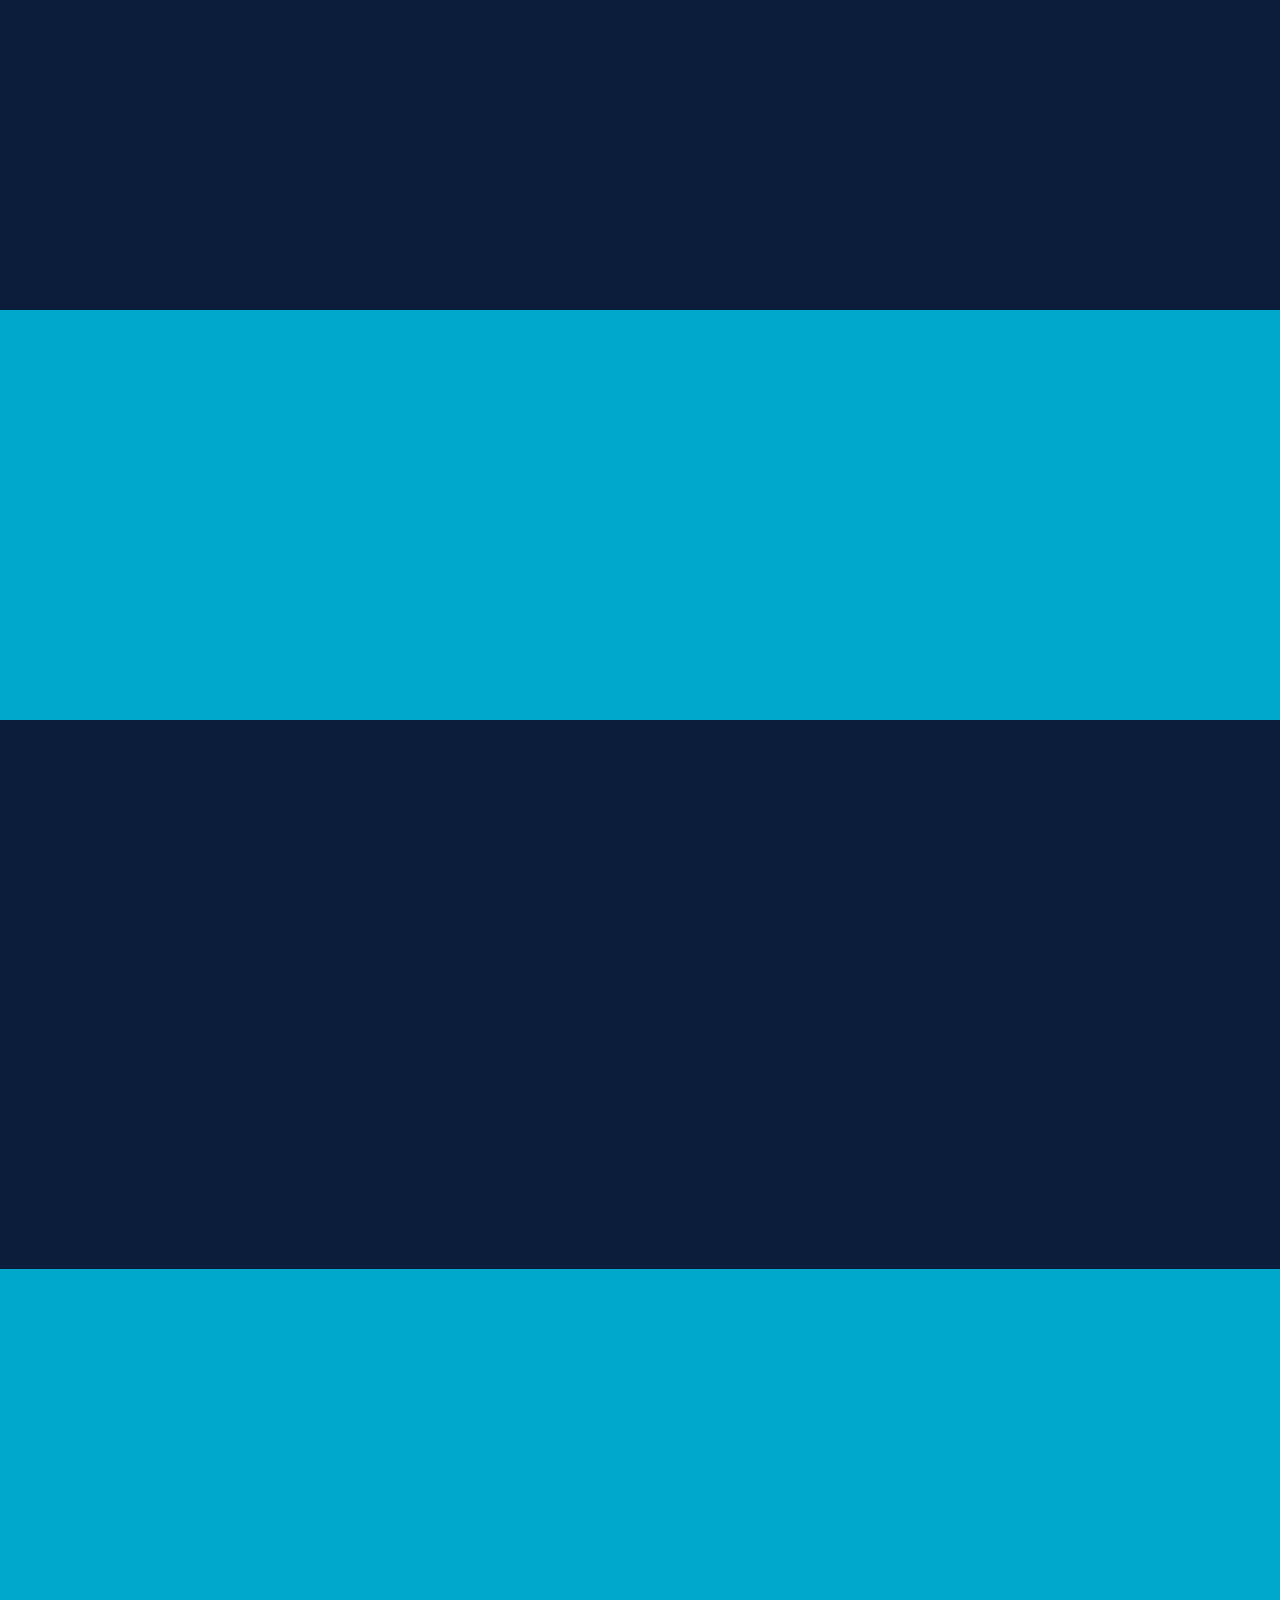
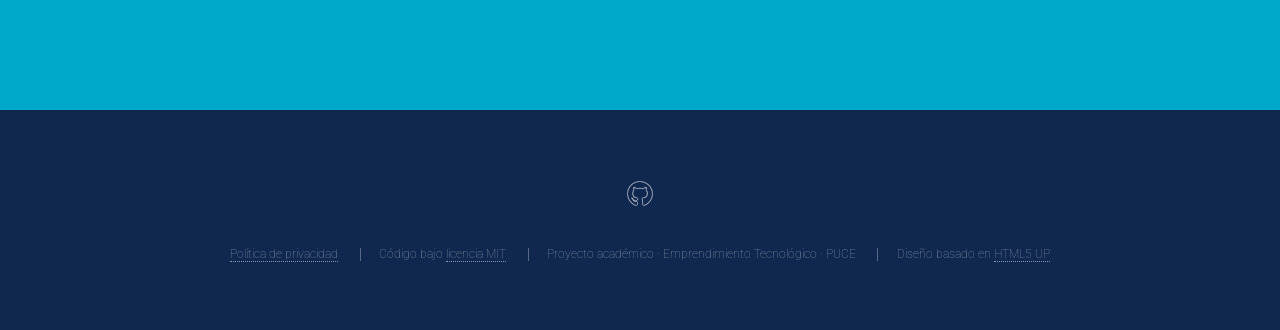
==== commit b9c611d7: "Adaptar la sección de evidencia al estilo de la plantilla" ====
--- a/index.html
+++ b/index.html
@@ -12,6 +12,7 @@
 		<meta name="description" content="Orientación vocacional de la PUCE con mini-retos de materias reales de primer semestre. Test corto, Top 3 de carreras y AurelioBot." />
 		<link rel="icon" type="image/svg+xml" href="assets/img/aurelio/bienvenido.svg" />
 		<link rel="stylesheet" href="assets/css/main.css" />
+		<link rel="stylesheet" href="https://fonts.googleapis.com/css2?family=Roboto:wght@400;700&display=swap" />
 		<link rel="stylesheet" href="assets/css/ovp.css" />
 		<noscript><link rel="stylesheet" href="assets/css/noscript.css" /></noscript>
 	</head>
--- a/assets/css/ovp.css
+++ b/assets/css/ovp.css
@@ -136,23 +136,18 @@
 .encaje + .encaje, .table-wrapper + .table-wrapper { margin-top: 1.5em; }
 .productos { margin-top: 1.5em; font-size: 1em; }
 
-/* ---- «Lo validamos en el campo»: legible de lejos ---- */
-#evidencia header.major h2 { font-size: 2.6em; font-weight: 700; }
-#evidencia header.major p { font-size: 1.25em; color: #fff; }
-#evidencia .tarjeta * { color: #0b1d3a; }
-#evidencia .tarjeta { height: 100%;
-	background: #ffffff; border-radius: 10px; padding: 1.6em 1.4em;
-	box-shadow: 0 8px 24px rgba(0,0,0,0.18);
+/* ---- «Lo validamos en el campo»: mismo estilo de la plantilla, legible de lejos ---- */
+#evidencia header.major h2 { font-size: 2.4em; }
+#evidencia header.major p { font-size: 1.2em; color: #fff; }
+#evidencia .cifras .cifra { font-size: 4.6em; font-weight: 300; color: #fff; margin-bottom: 0.15em; }
+#evidencia .cifras p { font-size: 1.2em; font-weight: 400; line-height: 1.55; color: #fff; }
+#evidencia .cifras strong { font-weight: 700; color: #fff; }
+#evidencia .tarjeta { border-top: 2px solid rgba(255,255,255,0.6); padding-top: 1.4em; }
+#evidencia .citas blockquote {
+	border-left: 4px solid #fff; color: #fff;
+	font-size: 1.25em; font-weight: 400; line-height: 1.6; font-style: italic;
 }
-#evidencia .cifras { gap: 0; }
-#evidencia .cifras .cifra { font-size: 4.2em; font-weight: 700; color: #003b81; }
-#evidencia .cifras p { font-size: 1.2em; line-height: 1.5; }
-#evidencia .cifras strong { color: #003b81; }
-#evidencia .citas blockquote {
-	background: #0b1d3a; color: #fff; border-left: 6px solid #fff; border-radius: 8px;
-	padding: 1.2em 1.4em; font-size: 1.2em; line-height: 1.6;
-}
-#evidencia .citas blockquote span { color: #cfeaf5; opacity: 1; }
+#evidencia .citas blockquote span { color: #fff; opacity: 0.9; font-weight: 400; }
 
 /* ---- Bloques laterales: una sola ilustración, sin repetir el fondo ---- */
 .spotlight.aurelio-spot { background-image: none !important; background-color: #d9eff7 !important; }
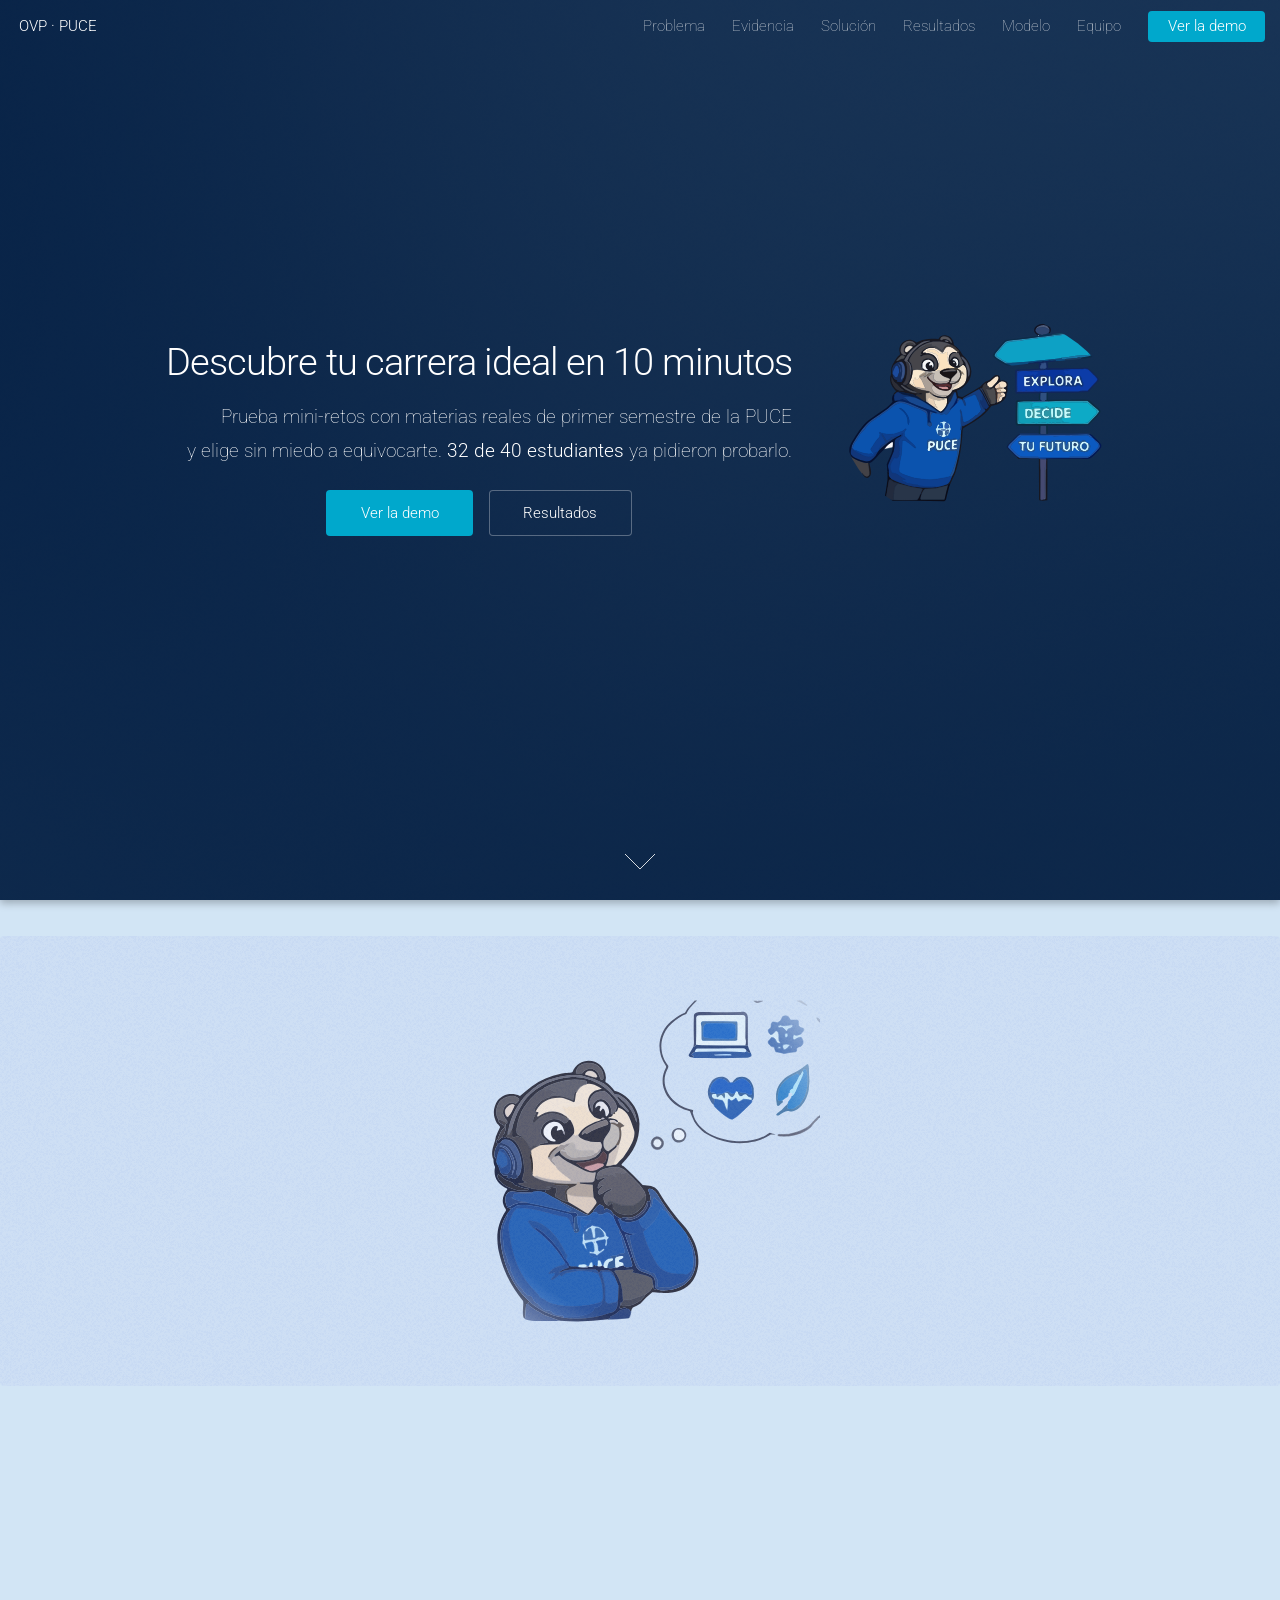
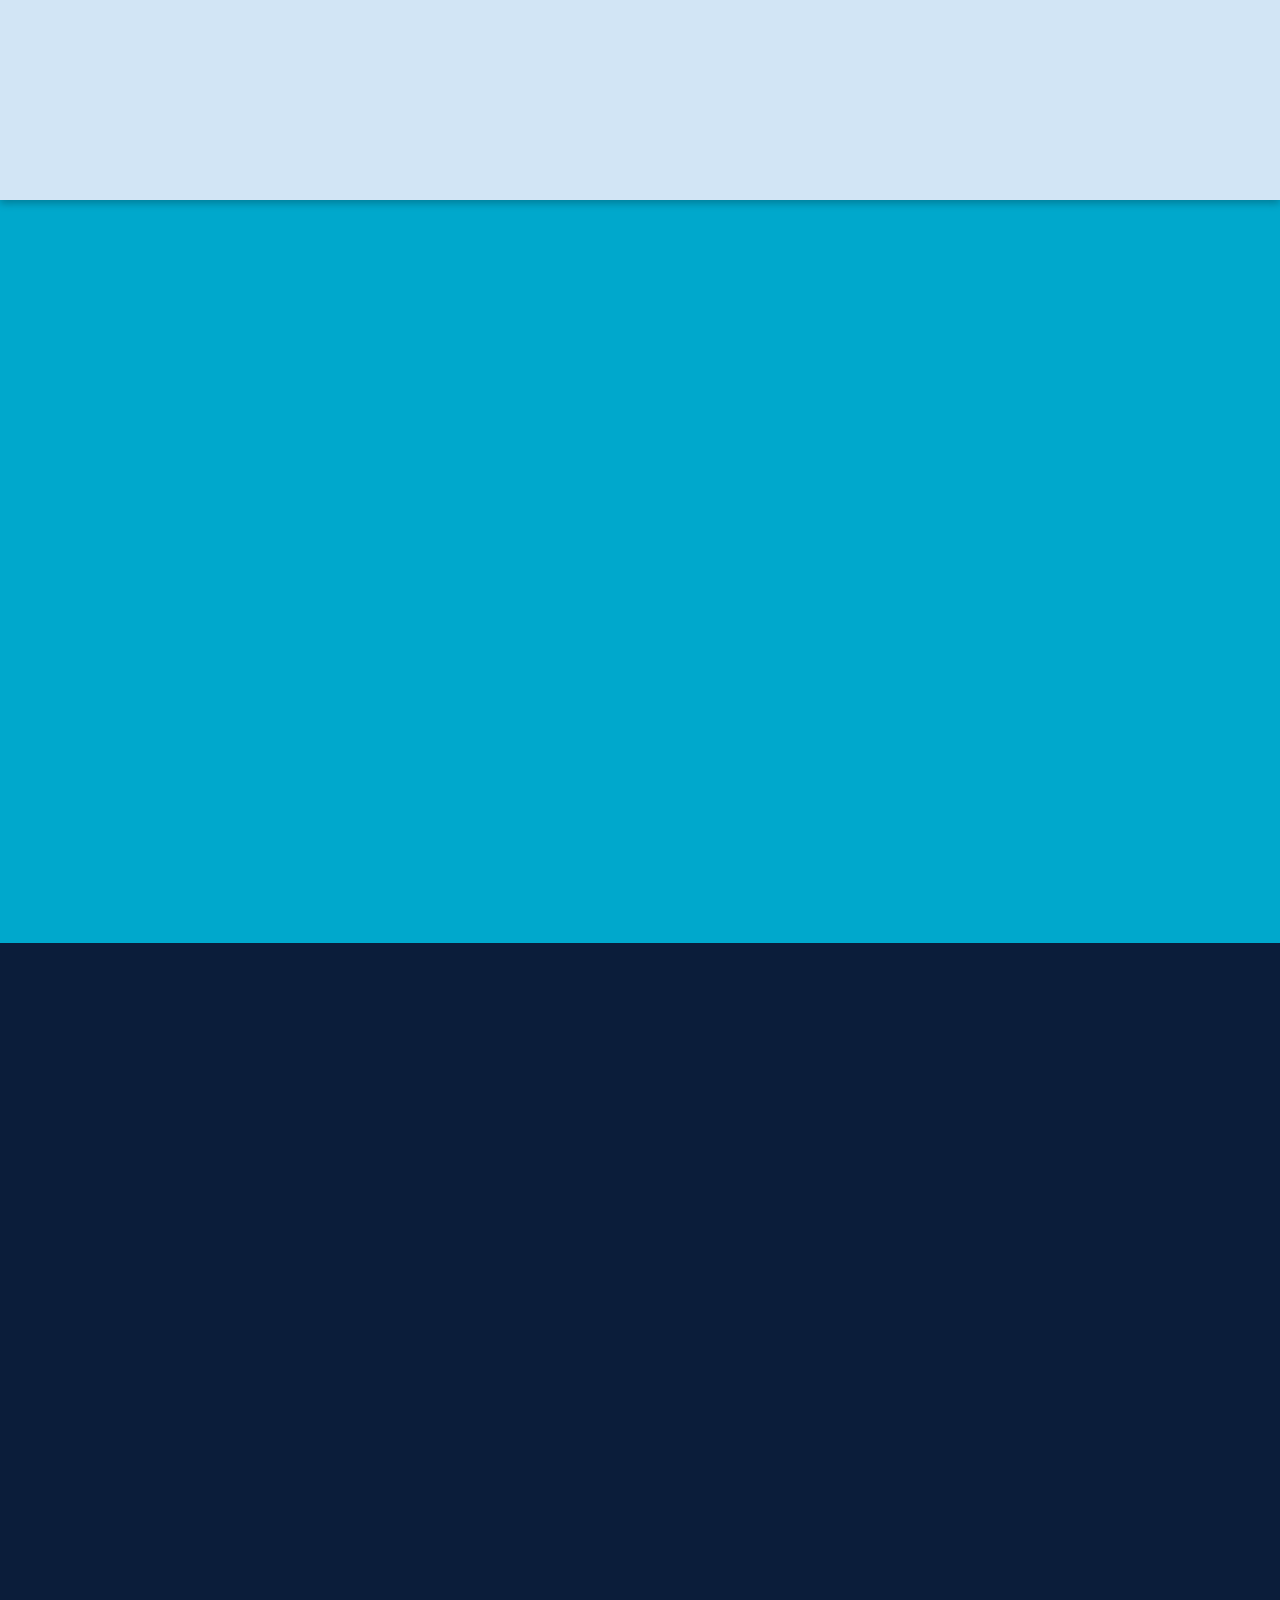
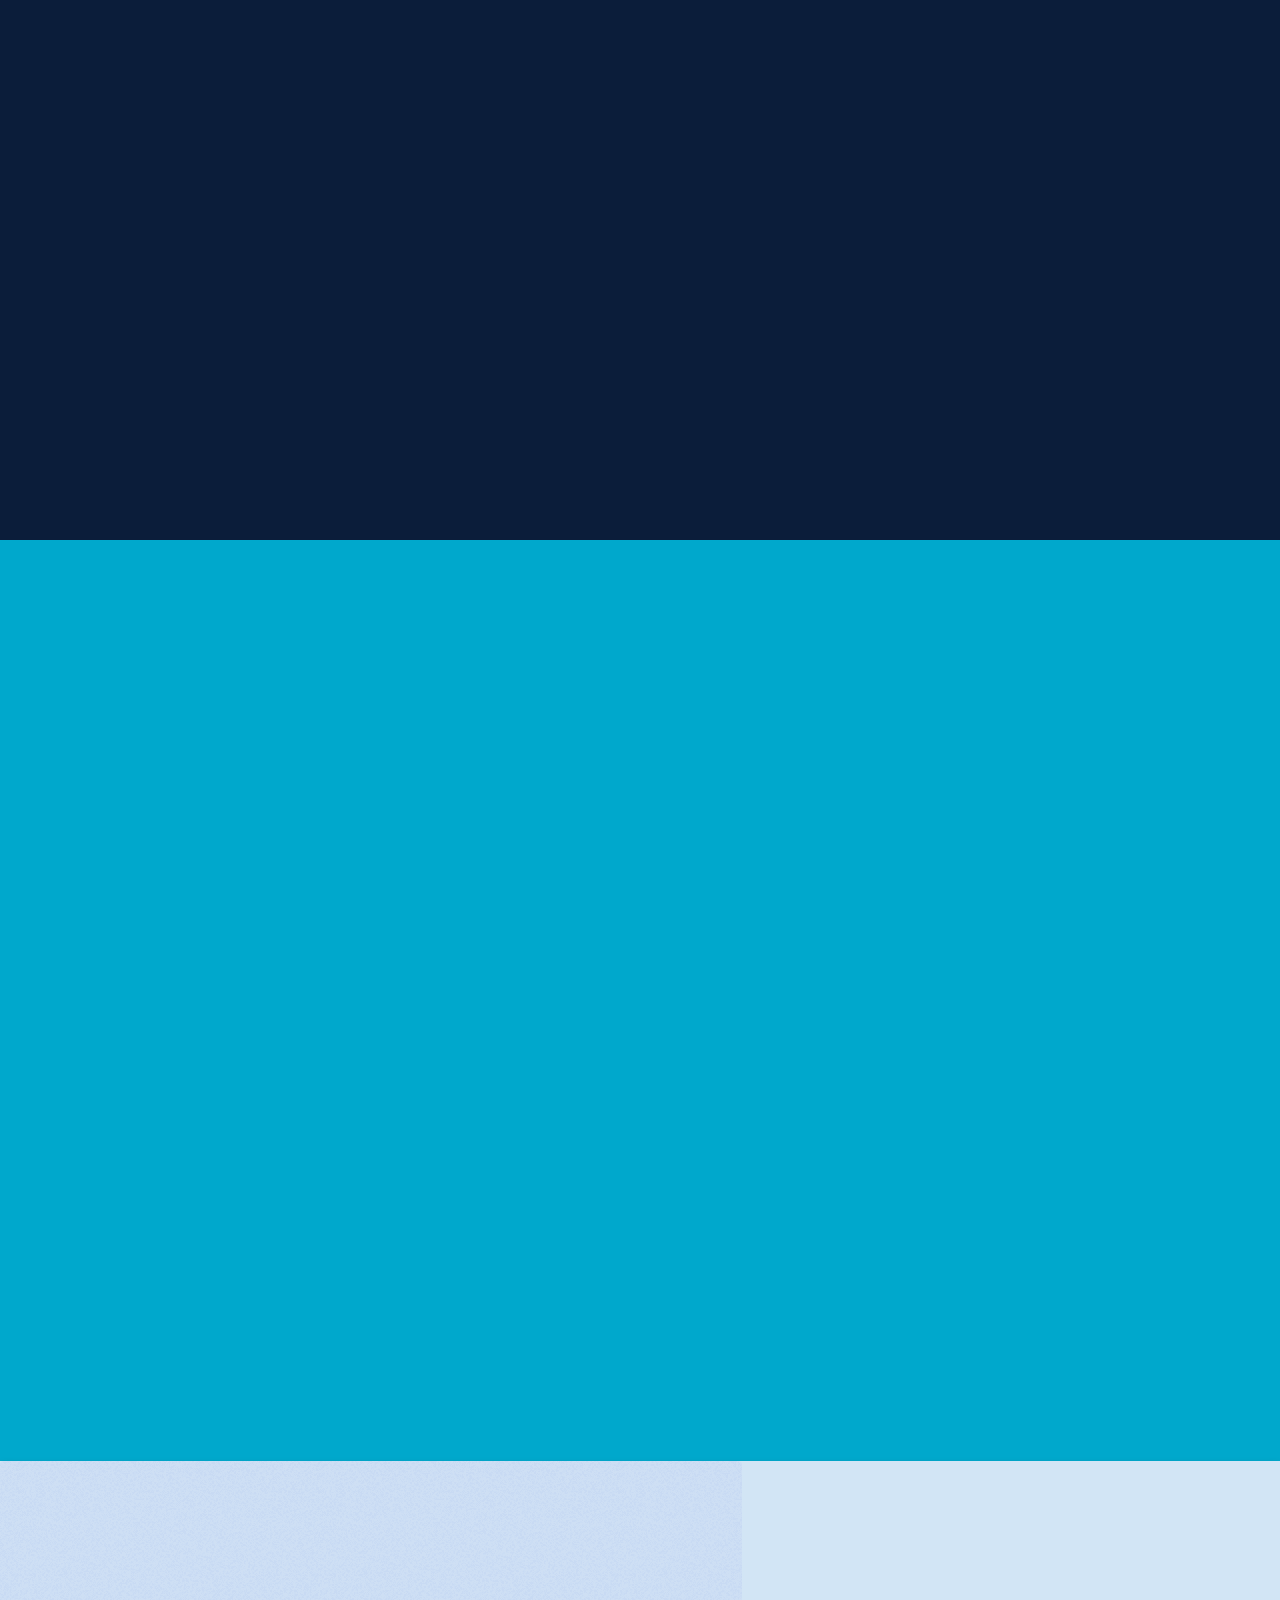
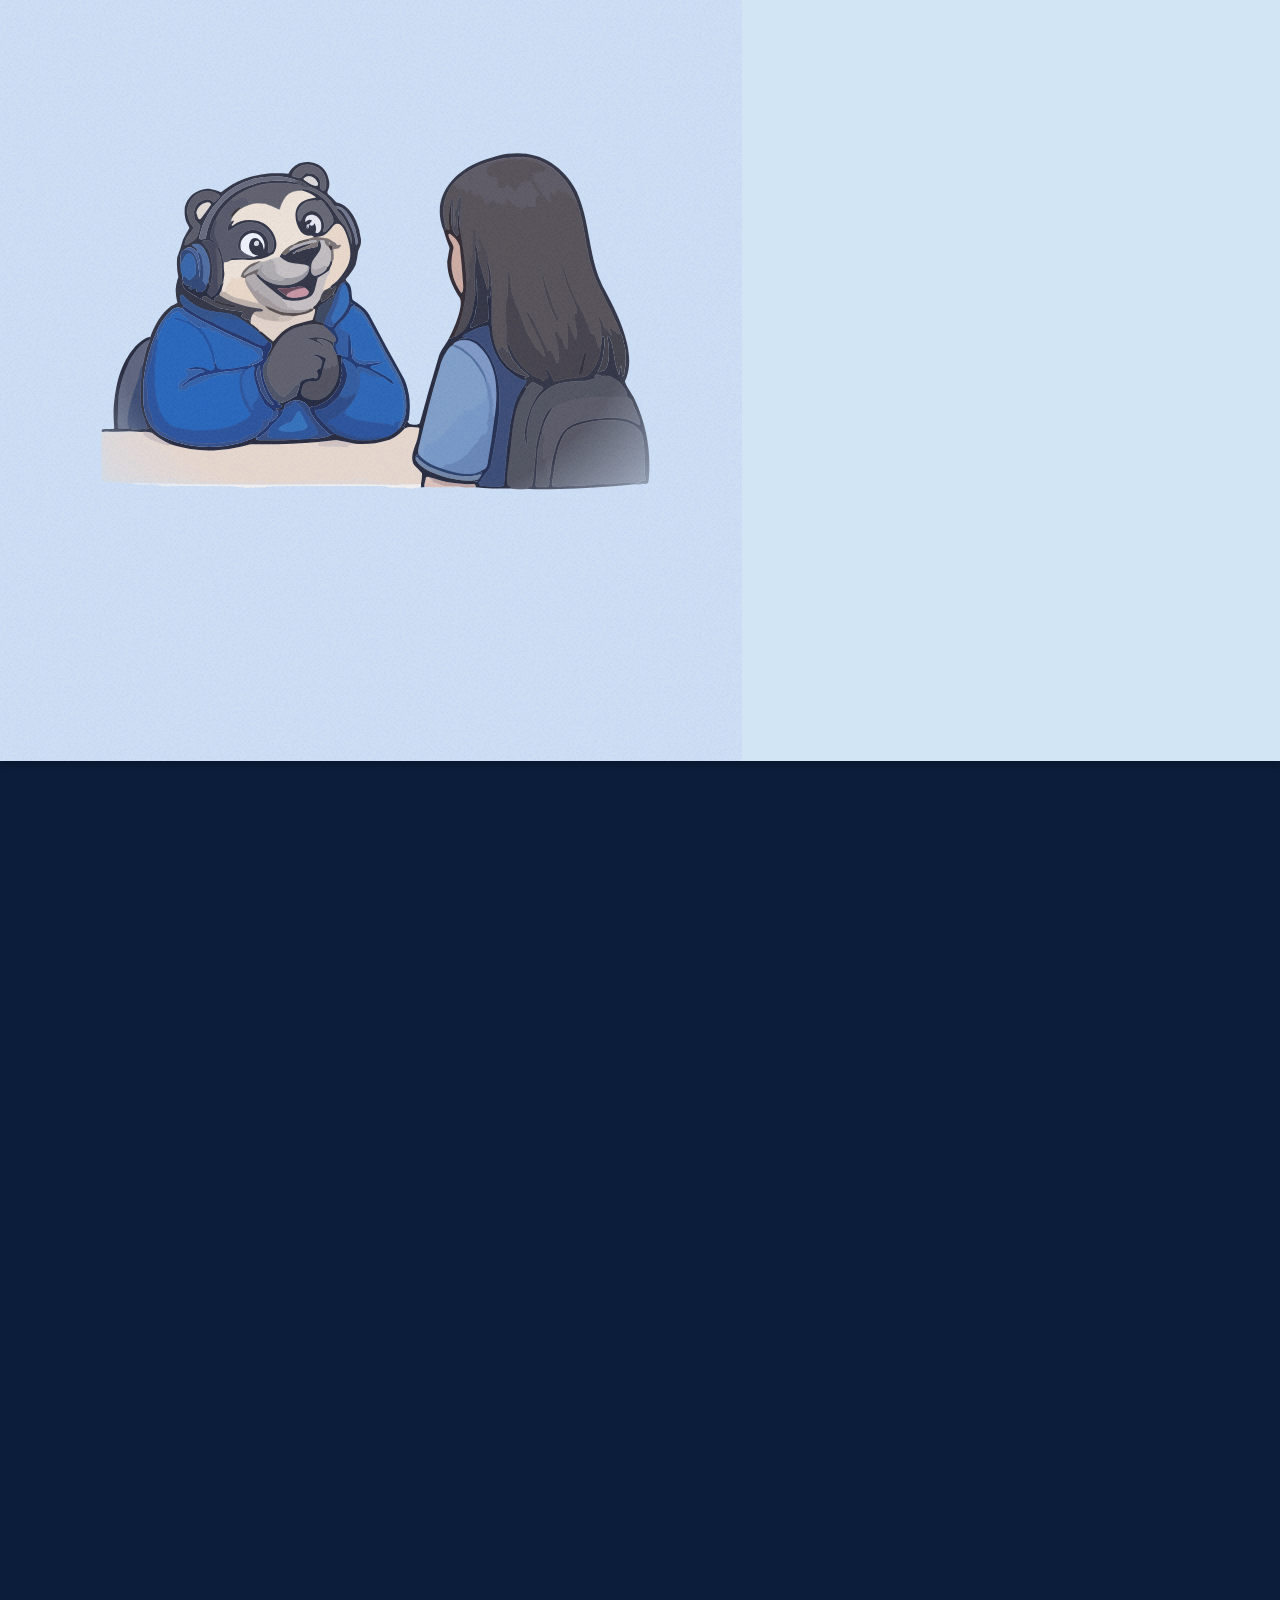
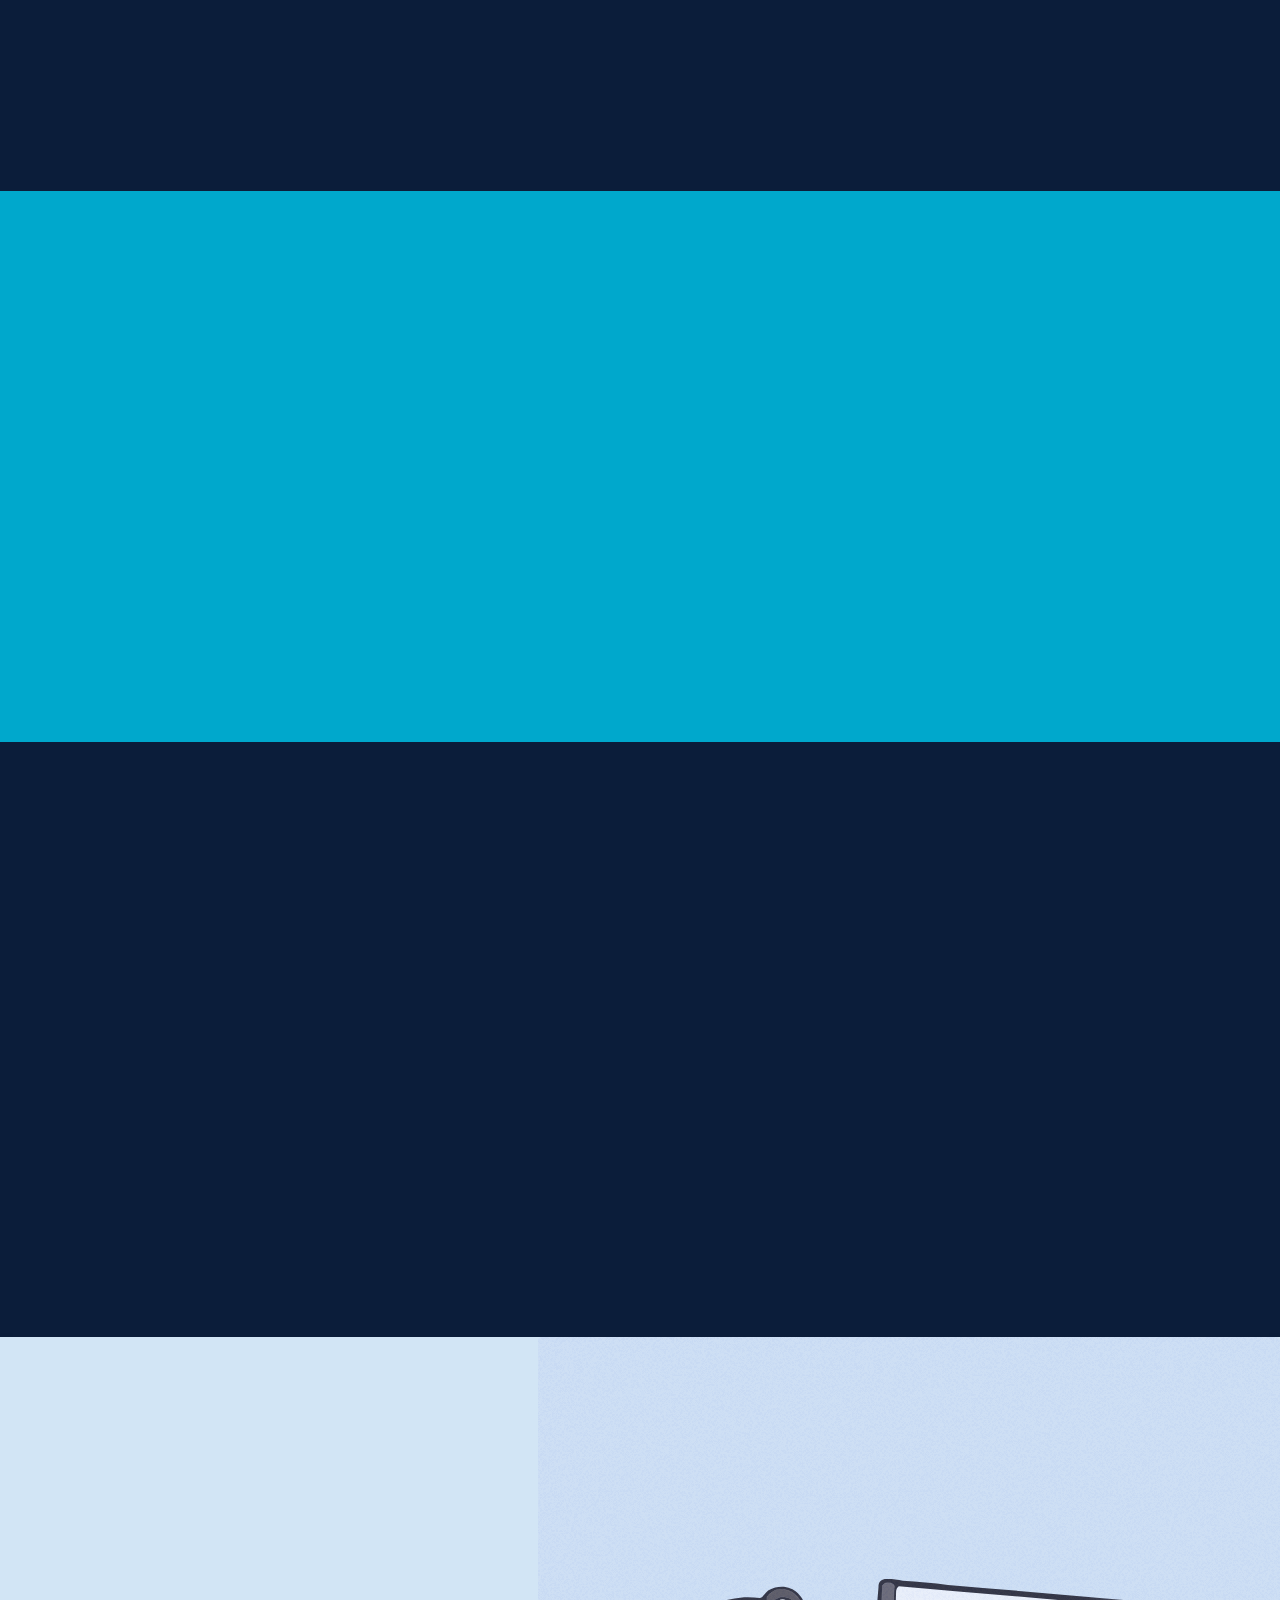
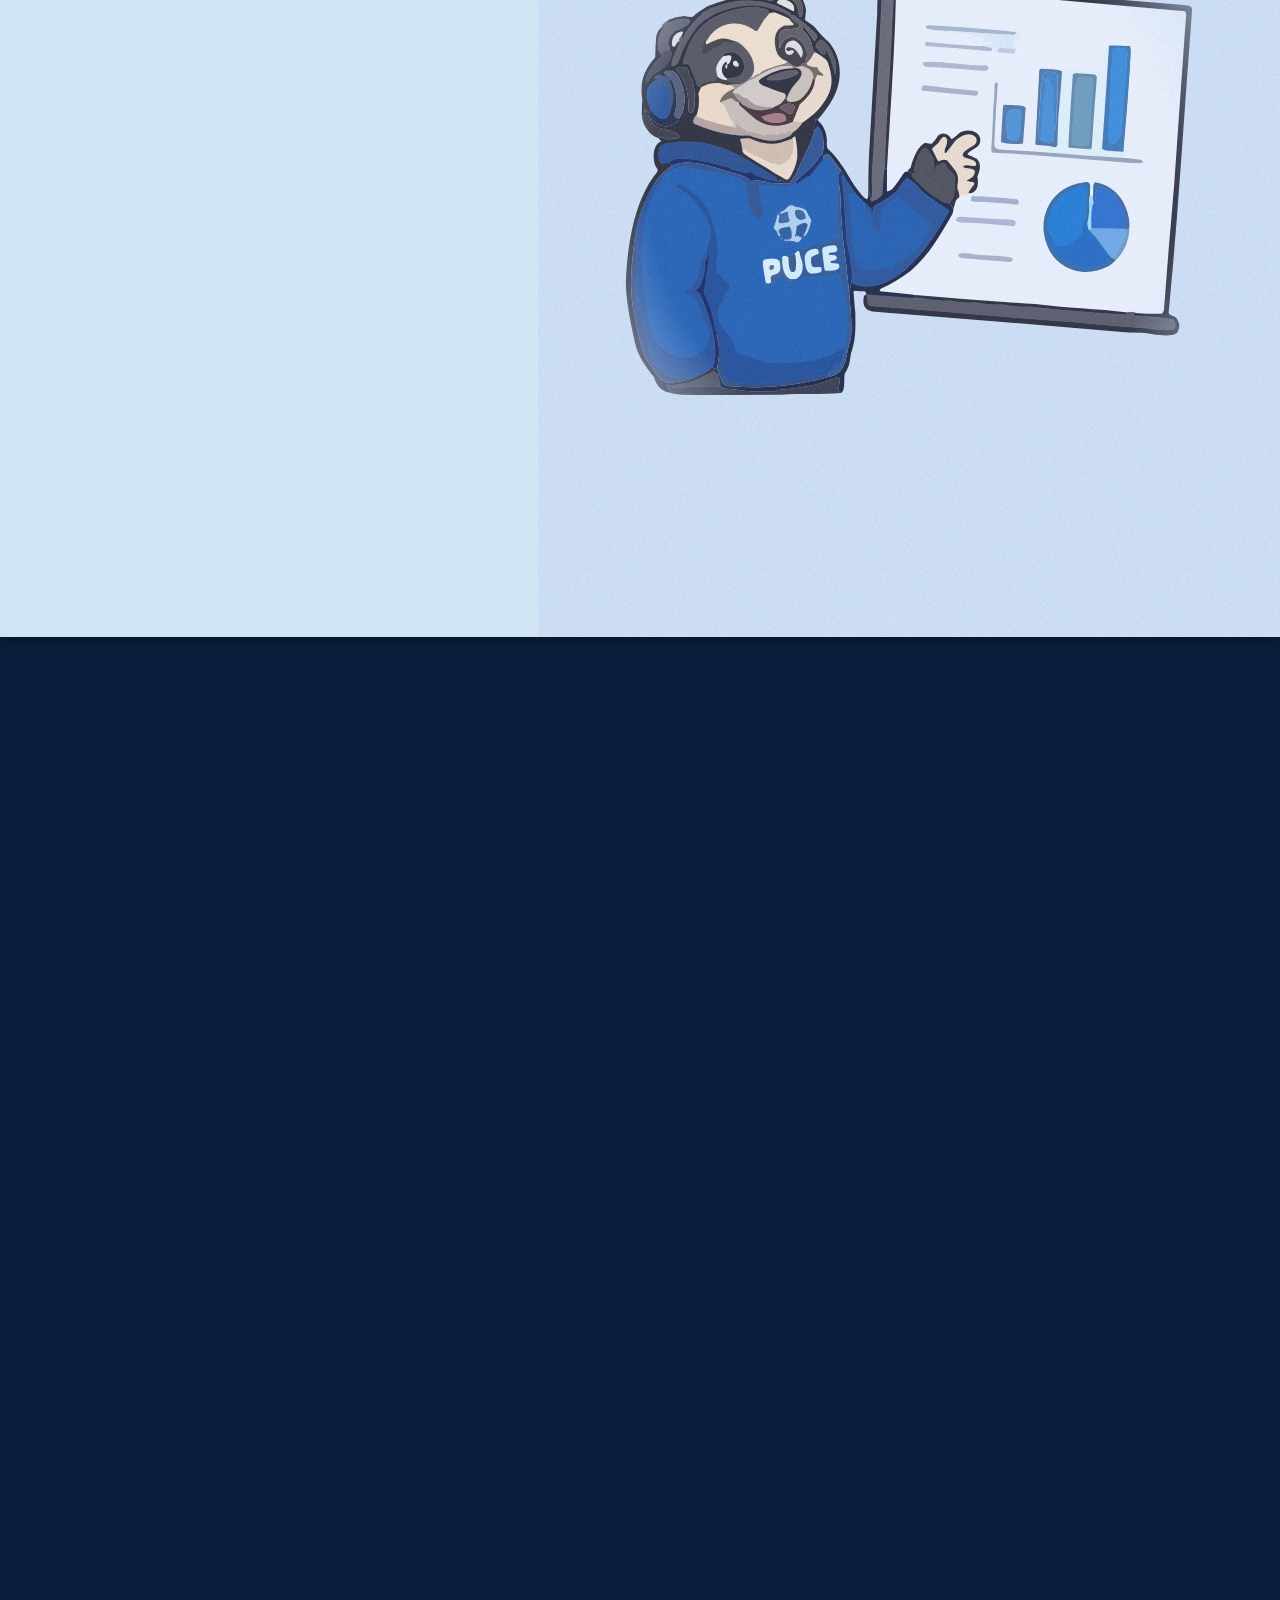
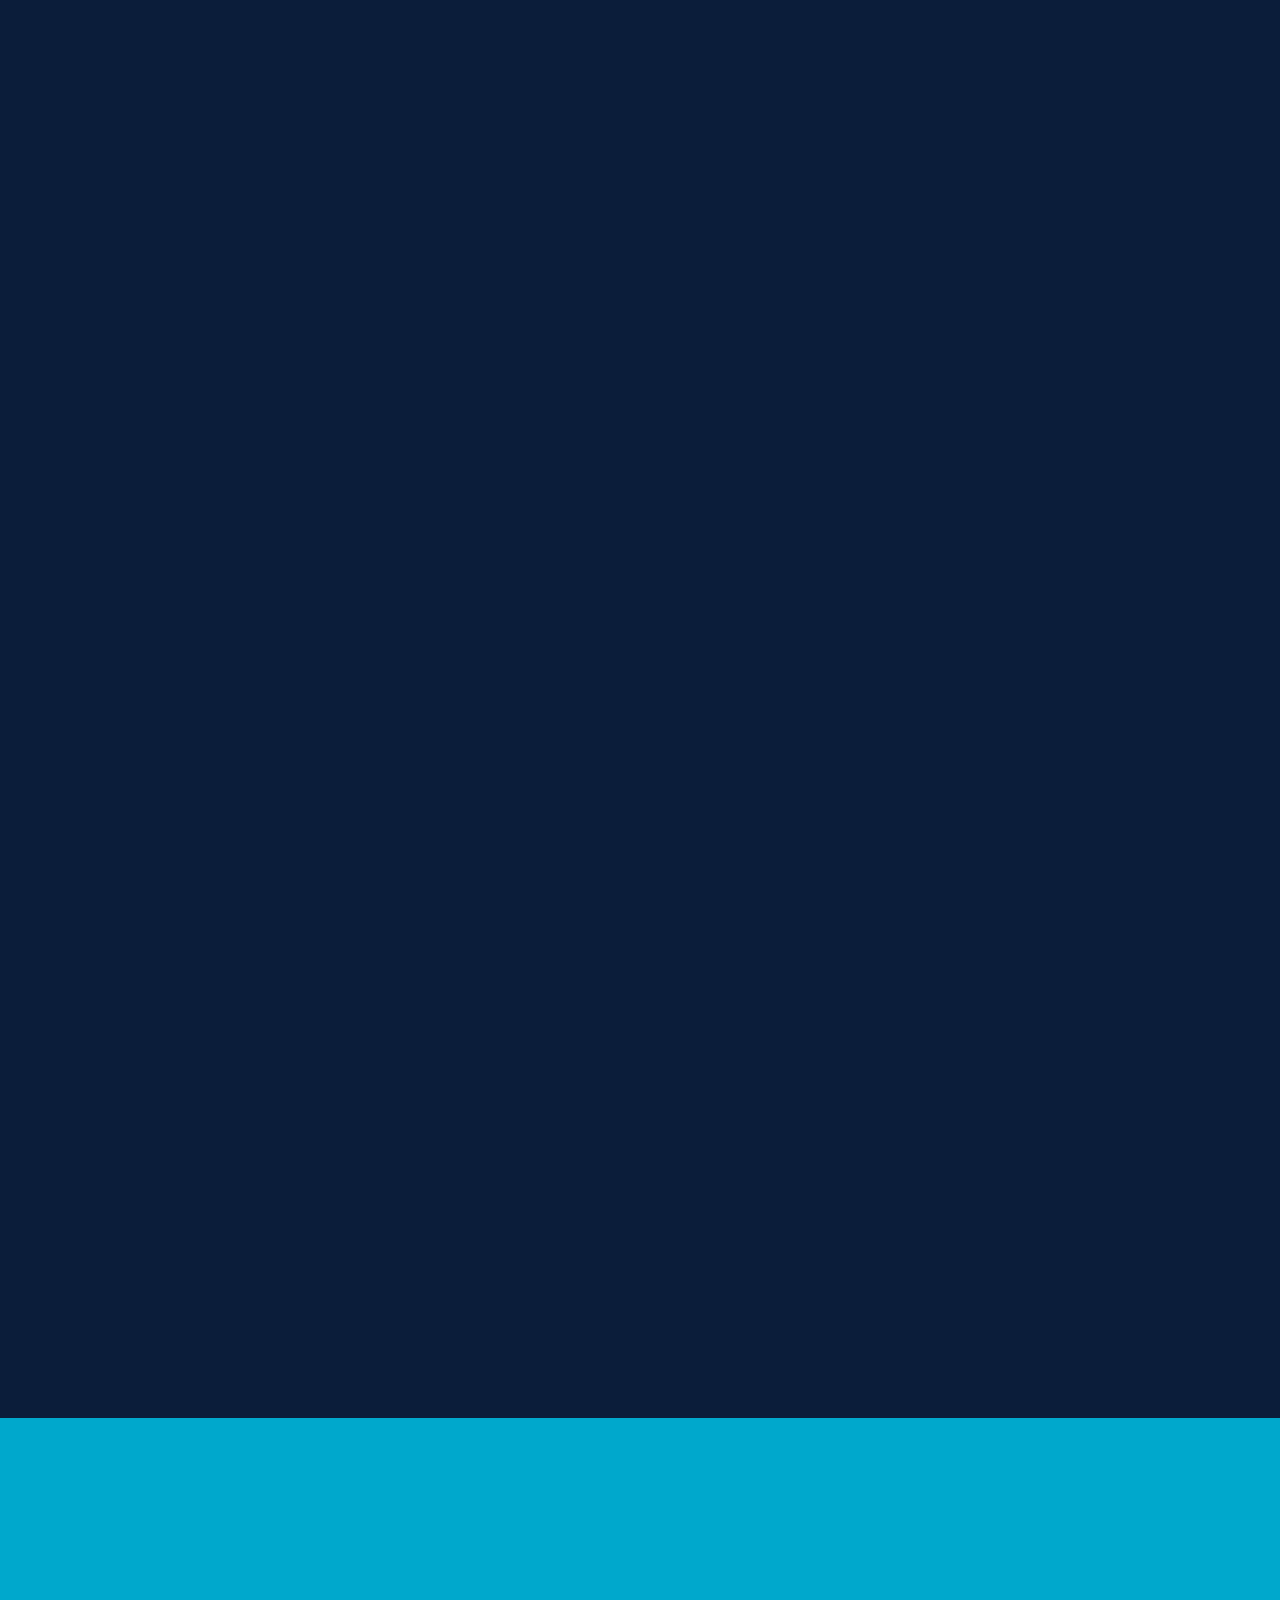
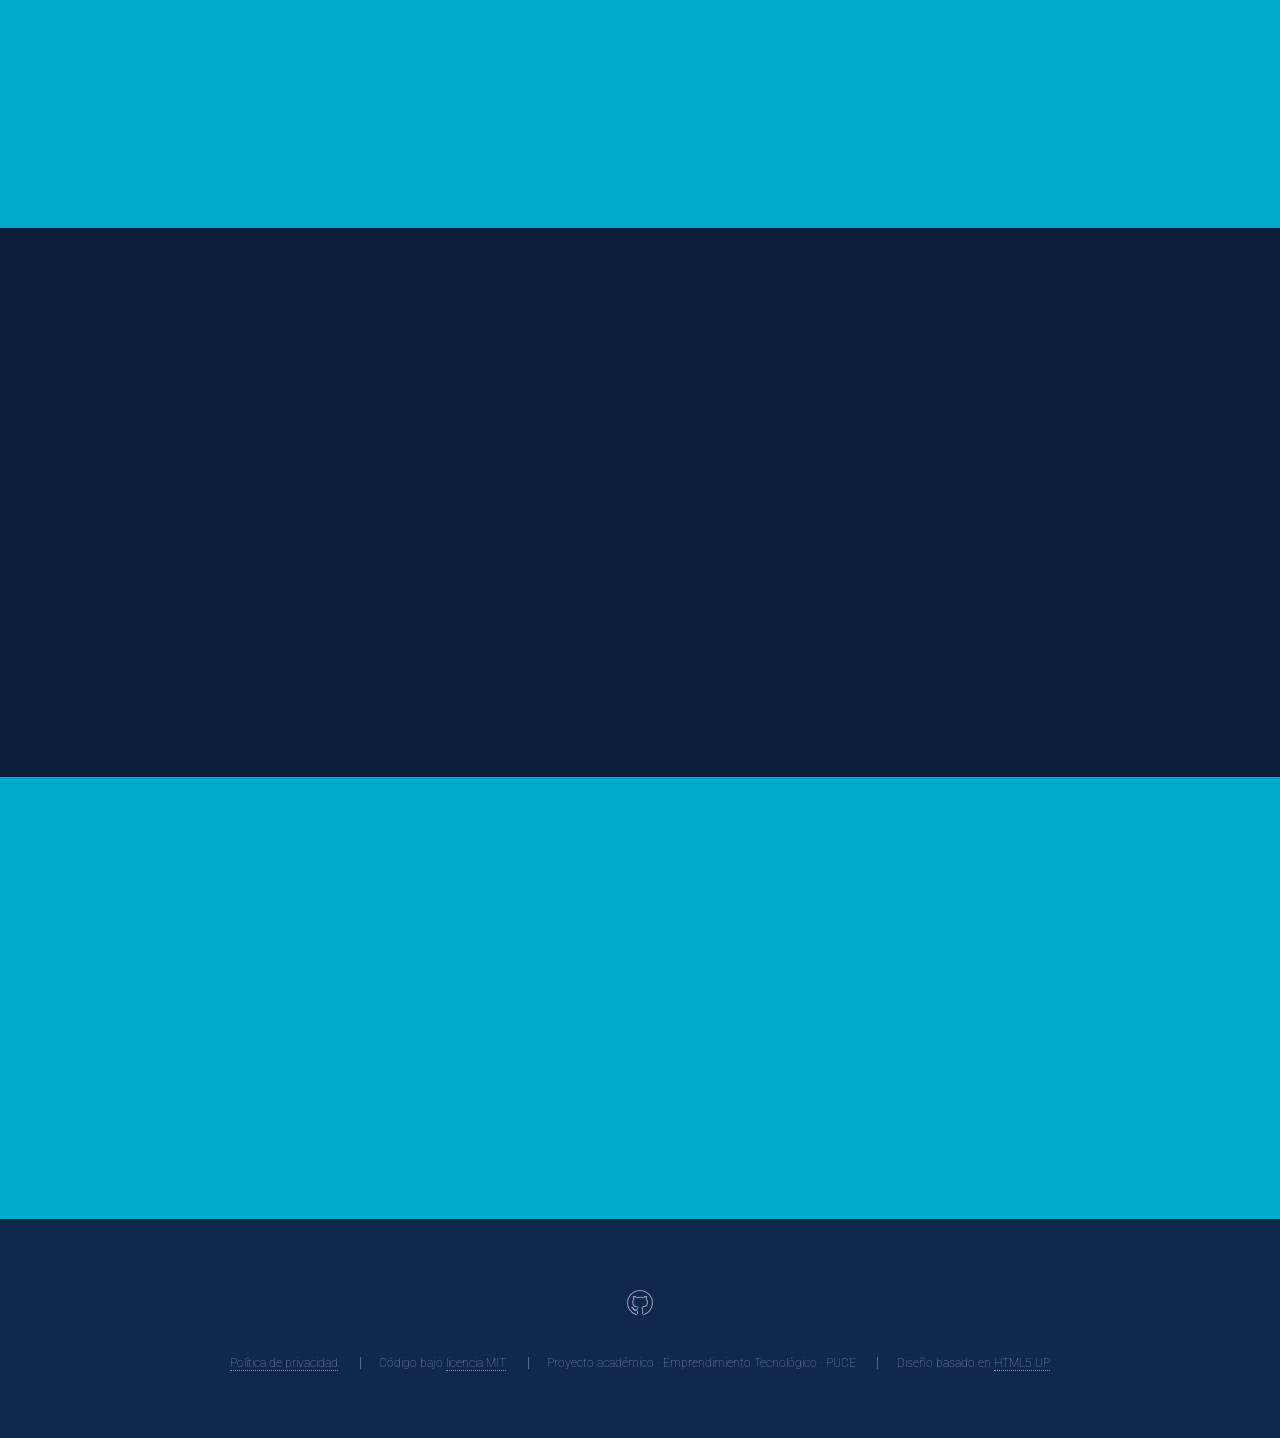
==== commit 31b2371f: "Agregar modelo SaaS con planes y precios tentativos" ====
--- a/index.html
+++ b/index.html
@@ -28,6 +28,7 @@
 							<li><a href="#evidencia" class="scrolly">Evidencia</a></li>
 							<li><a href="#como-funciona" class="scrolly">Solución</a></li>
 							<li><a href="#resultados" class="scrolly">Resultados</a></li>
+							<li><a href="#saas" class="scrolly">Modelo</a></li>
 							<li><a href="#equipo" class="scrolly">Equipo</a></li>
 							<li><a href="#demo" class="button primary scrolly">Ver la demo</a></li>
 						</ul>
@@ -278,13 +279,46 @@
 					<span class="image fit main bottom aurelio-bg"><img src="assets/img/aurelio/presenta-dashboard.svg" alt="Aurelio presentando un tablero de datos" /></span>
 					<div class="content">
 						<header>
-							<h2>Quién paga: la Dirección de Admisiones</h2>
+							<h2>Quién paga: las universidades, empezando por la PUCE</h2>
 							<p>Gratis para el estudiante</p>
 						</header>
-						<p>Solo el <strong>12,5 %</strong> de las familias pagaría con seguridad por la plataforma, así que el estudiante la usa gratis. Paga la <strong>Dirección de Admisiones de la PUCE</strong> con su presupuesto anual de captación: recibe prospectos perfilados con trazabilidad hacia su CRM y reportes de interés por carrera, para subir la conversión y frenar la deserción de primer año. Después, el mismo servicio se ofrece por suscripción a otras universidades.</p>
+						<p>Solo el <strong>12,5 %</strong> de las familias pagaría con seguridad por la plataforma, así que el estudiante la usa gratis. Paga la <strong>Dirección de Admisiones de la PUCE</strong> con su presupuesto anual de captación: recibe prospectos perfilados con trazabilidad hacia su CRM y reportes de interés por carrera, para subir la conversión y frenar la deserción de primer año. Es un modelo <strong>SaaS (software como servicio)</strong>: cada universidad paga una suscripción anual.</p>
 						<p>Llega a los aspirantes por el portal web de la PUCE, códigos QR en ferias y visitas a colegios, y WhatsApp de los asesores.</p>
 					</div>
 					<a href="#impacto" class="goto-next scrolly">Siguiente</a>
+				</section>
+
+			<!-- Cómo ganamos dinero: SaaS -->
+				<section id="saas" class="wrapper style1 special fade-up">
+					<div class="container">
+						<header class="major">
+							<h2>Cómo ganamos dinero</h2>
+							<p>Software como servicio (SaaS) para universidades: primero la PUCE, después las universidades del país</p>
+						</header>
+						<div class="row gtr-uniform ruta saas-fases">
+							<div class="col-4 col-12-medium"><p class="fecha">1 · Piloto PUCE</p><p><strong>Oct.–dic. 2026 · sin costo.</strong> Probamos la plataforma con aspirantes reales a cambio de acceso a temarios y datos de admisión, y medimos cuántos prospectos calificados genera.</p></div>
+							<div class="col-4 col-12-medium"><p class="fecha">2 · PUCE, primer cliente</p><p><strong>2027 · licencia institucional.</strong> Convenio anual con la Dirección de Admisiones, dentro del presupuesto PUCE 2027, para todas sus carreras y su sede matriz.</p></div>
+							<div class="col-4 col-12-medium"><p class="fecha">3 · Expansión</p><p><strong>2028 · universidades del país.</strong> Con el caso de éxito de la PUCE, ofrecemos el servicio a sus sedes y a otras universidades de Quito y de Ecuador.</p></div>
+						</div>
+
+						<div class="table-wrapper planes">
+							<table>
+								<thead><tr><th>Plan</th><th>Para quién</th><th>Incluye</th><th>Precio tentativo</th></tr></thead>
+								<tbody>
+									<tr><td>Básico</td><td>Universidades pequeñas</td><td>Hasta 1.500 aspirantes al año · test, Top 3 y mini-retos</td><td><strong>USD 250 / mes</strong><br />(USD 3.000 al año)</td></tr>
+									<tr><td>Institucional</td><td>Universidades medianas y grandes, como la PUCE</td><td>Hasta 5.000 aspirantes al año · AurelioBot · tablero de prospectos para Admisiones</td><td><strong>USD 500 / mes</strong><br />(USD 6.000 al año)</td></tr>
+									<tr><td>Multisede</td><td>Universidades con varias sedes</td><td>Aspirantes ilimitados · todas las sedes · integración con su CRM</td><td><strong>USD 900 / mes</strong><br />(USD 10.800 al año)</td></tr>
+								</tbody>
+							</table>
+						</div>
+
+						<div class="row gtr-uniform cifras">
+							<div class="col-4 col-12-medium"><p class="cifra">4</p><p>deserciones evitadas al año pagan la licencia institucional: cada desertor le cuesta a la universidad entre 1.500 y 2.500 dólares.</p></div>
+							<div class="col-4 col-12-medium"><p class="cifra">USD 0</p><p>para el estudiante: solo el 12,5 % de las familias pagaría por la plataforma, así que paga la universidad.</p></div>
+							<div class="col-4 col-12-medium"><p class="cifra">&lt; USD 0,05</p><p>de costo variable por aspirante (consultas a la IA), más el hosting: el margen por licencia es alto.</p></div>
+						</div>
+						<p class="nota">Precios tentativos: los validaremos con la Dirección de Admisiones de la PUCE durante el piloto.</p>
+					</div>
 				</section>
 
 			<!-- Business Model Canvas (E5, con las correcciones del docente) -->
@@ -303,7 +337,7 @@
 							<div class="bmc-b canales"><h4>3 · Canales</h4><ul><li>Portal web de la PUCE</li><li>Códigos QR en ferias y visitas a colegios</li><li>Tablero de prospectos para Admisiones (Power BI)</li></ul></div>
 							<div class="bmc-b segmentos"><h4>1 · Segmentos</h4><ul><li><strong>Usuario:</strong> estudiantes de 3.° de Bachillerato y aspirantes de 17 a 21 años en Quito</li><li><strong>Pagador:</strong> Dirección de Admisiones de la PUCE</li></ul></div>
 							<div class="bmc-b costos"><h4>9 · Estructura de costos</h4><ul><li><strong>Variables:</strong> tokens de IA por consulta y hosting en la nube</li><li><strong>Fijos:</strong> horas de validación de retos con directores de carrera y mantenimiento</li></ul></div>
-							<div class="bmc-b ingresos"><h4>5 · Fuentes de ingresos</h4><ul><li>Convenio con Admisiones dentro del presupuesto PUCE 2027 para desarrollo y mantenimiento</li><li>A futuro: suscripción de otras universidades (SaaS)</li><li>Gratis para el estudiante</li></ul></div>
+							<div class="bmc-b ingresos"><h4>5 · Fuentes de ingresos</h4><ul><li><strong>SaaS:</strong> suscripción anual por universidad, de USD 3.000 a 10.800 según el plan</li><li>Primer cliente: la PUCE, con licencia institucional de USD 6.000 al año (presupuesto 2027)</li><li>Después: universidades del país</li><li>Gratis para el estudiante</li></ul></div>
 						</div>
 					</div>
 				</section>
--- a/assets/css/ovp.css
+++ b/assets/css/ovp.css
@@ -167,3 +167,12 @@
 	-webkit-mask-image: radial-gradient(ellipse at center, #000 62%, transparent 100%);
 	mask-image: radial-gradient(ellipse at center, #000 62%, transparent 100%);
 }
+
+/* ---- Cómo ganamos dinero (SaaS) ---- */
+.saas-fases .fecha { color: #00a8cc; border-bottom-color: rgba(0,168,204,0.5); font-size: 1.4em; }
+.saas-fases { margin-bottom: 2.5em; }
+.planes table { text-align: left; }
+.planes td:first-child { font-weight: 700; color: #fff; }
+.planes td:last-child { color: #00a8cc; white-space: nowrap; }
+.planes td:last-child strong { color: #00a8cc; font-size: 1.15em; }
+#saas .cifras { margin-top: 1.5em; }
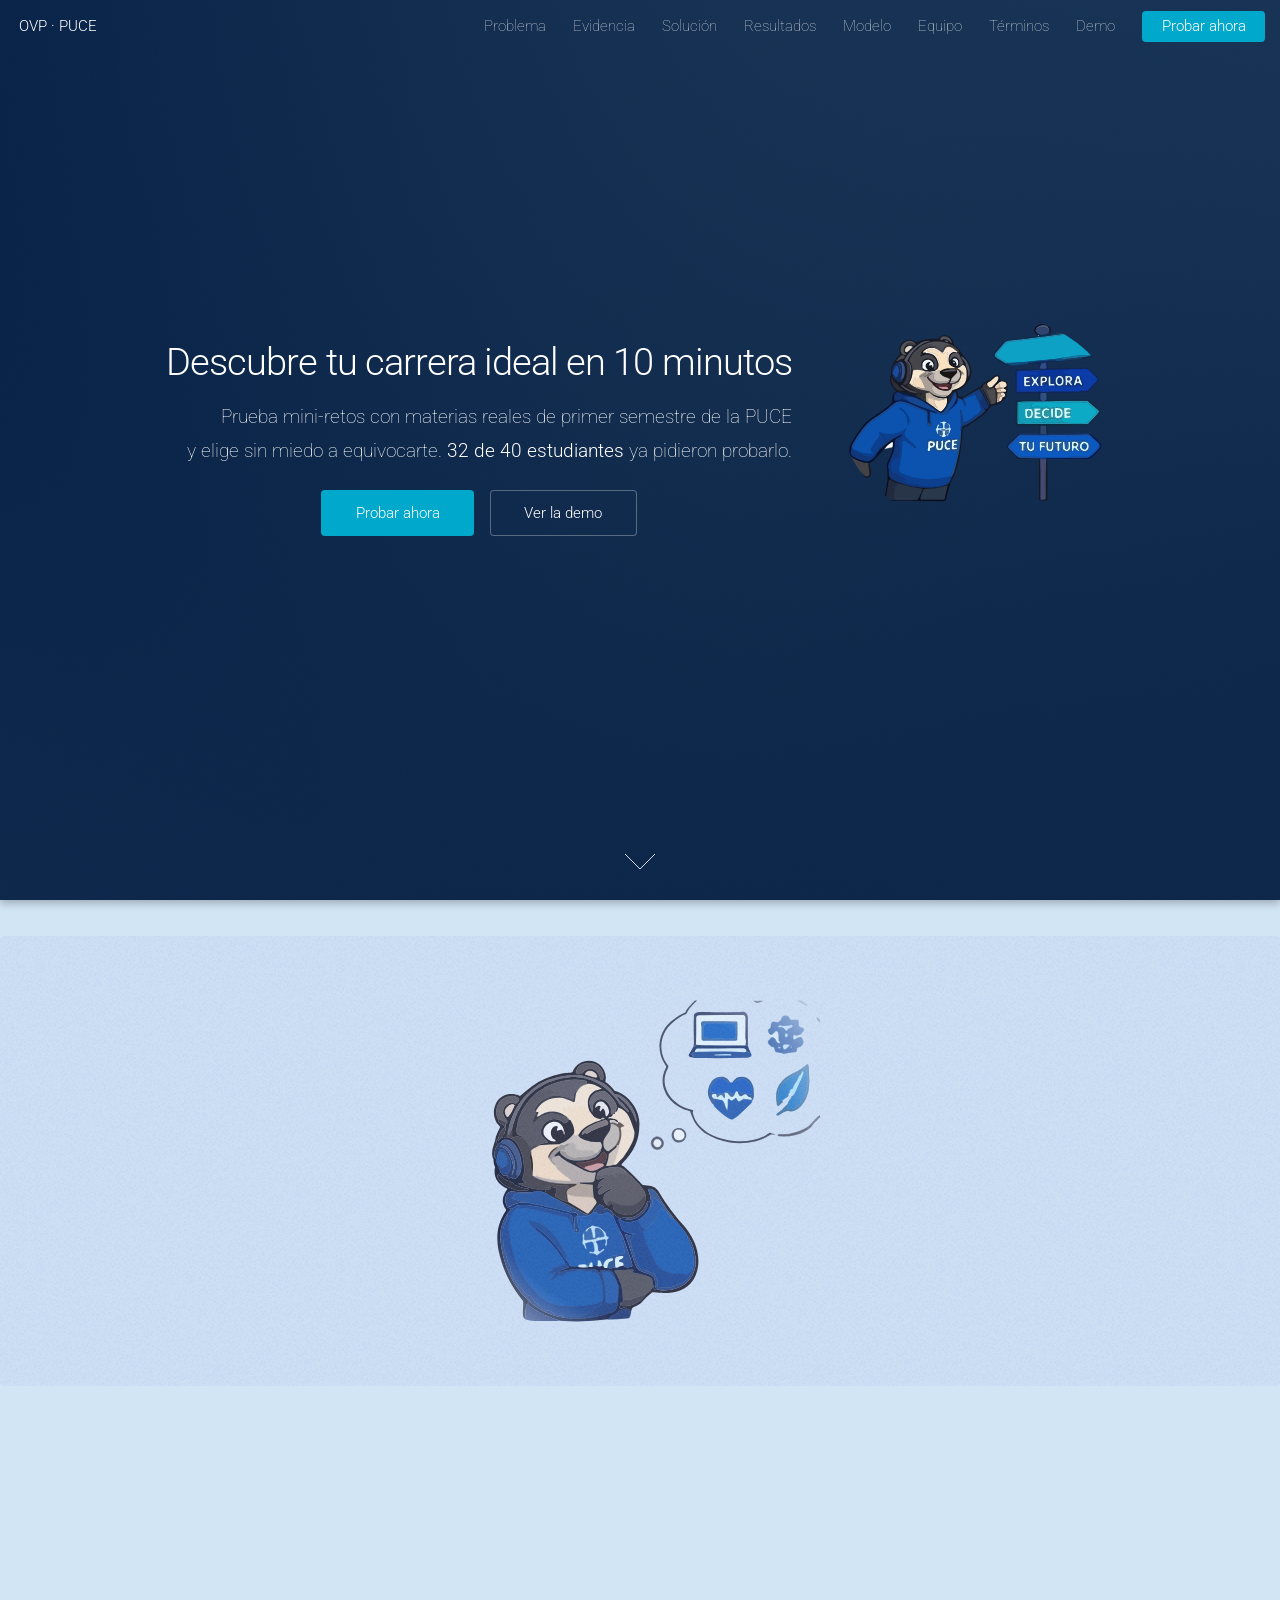
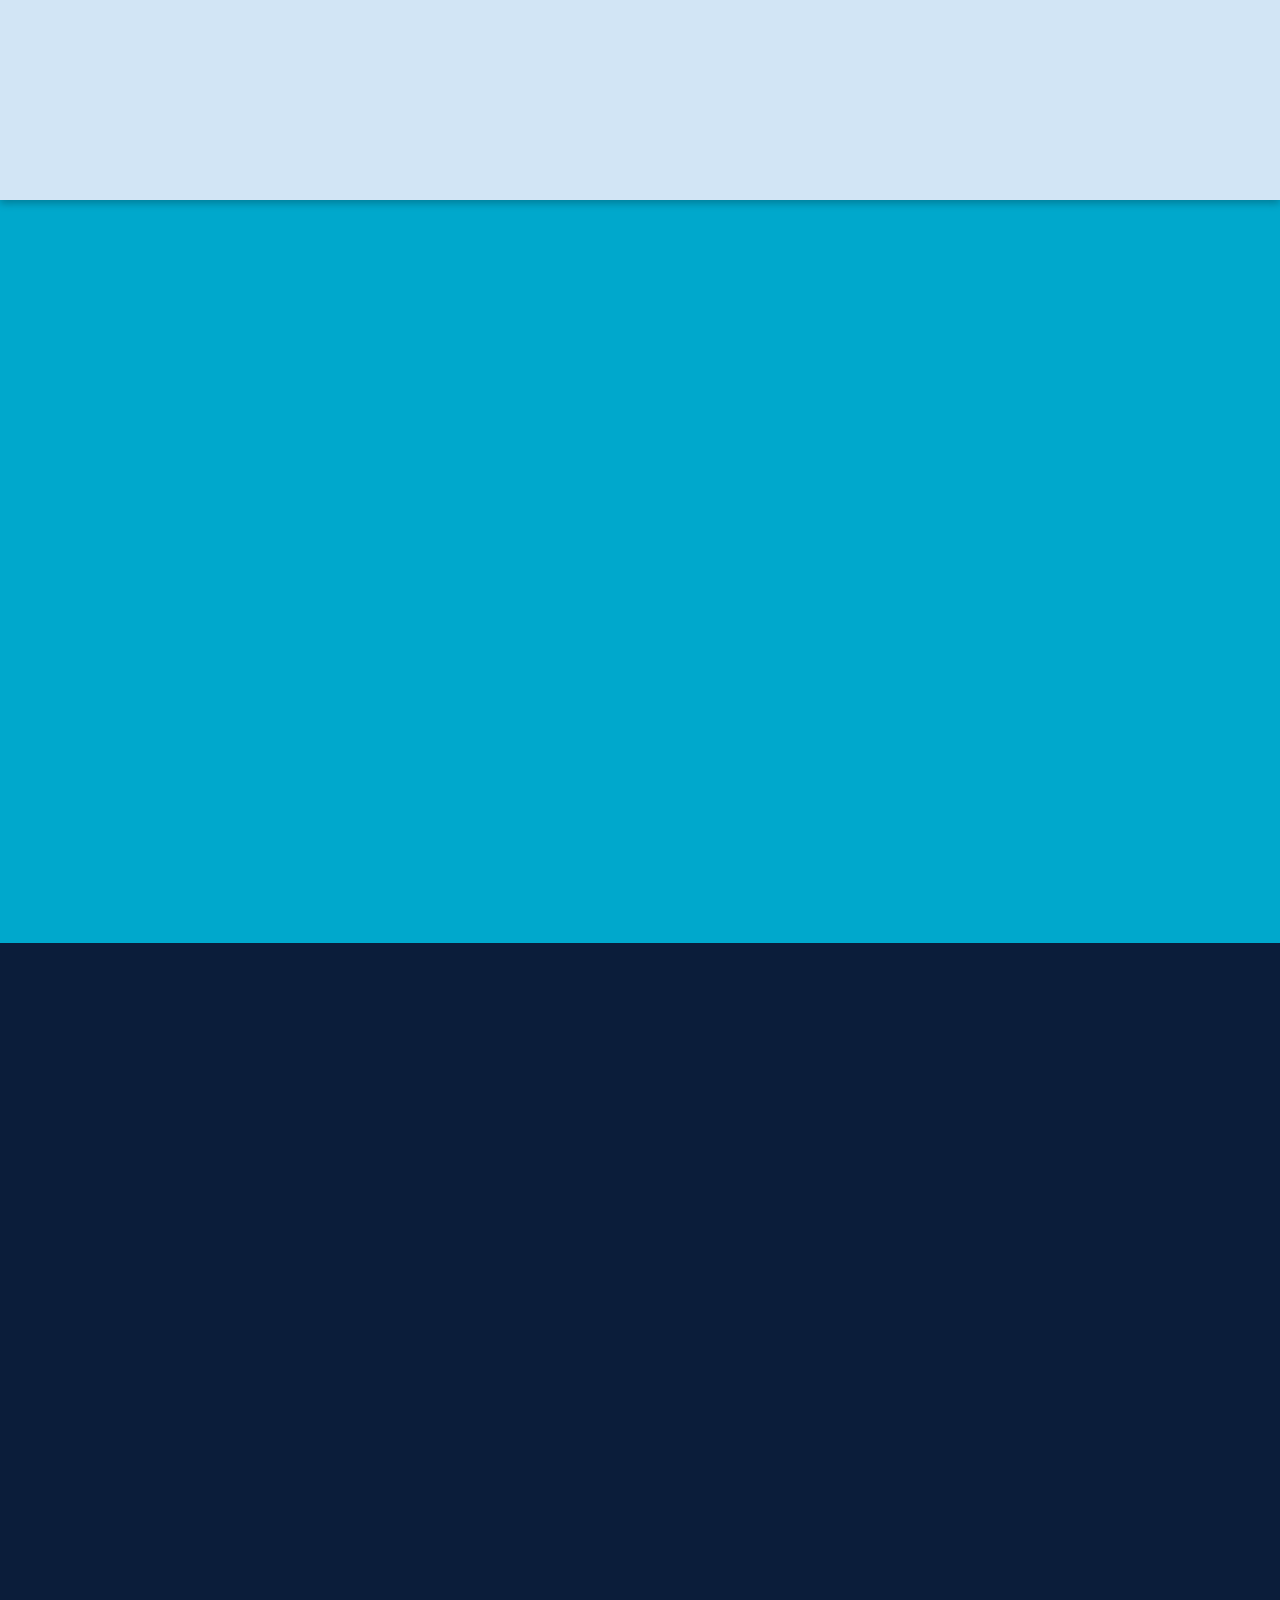
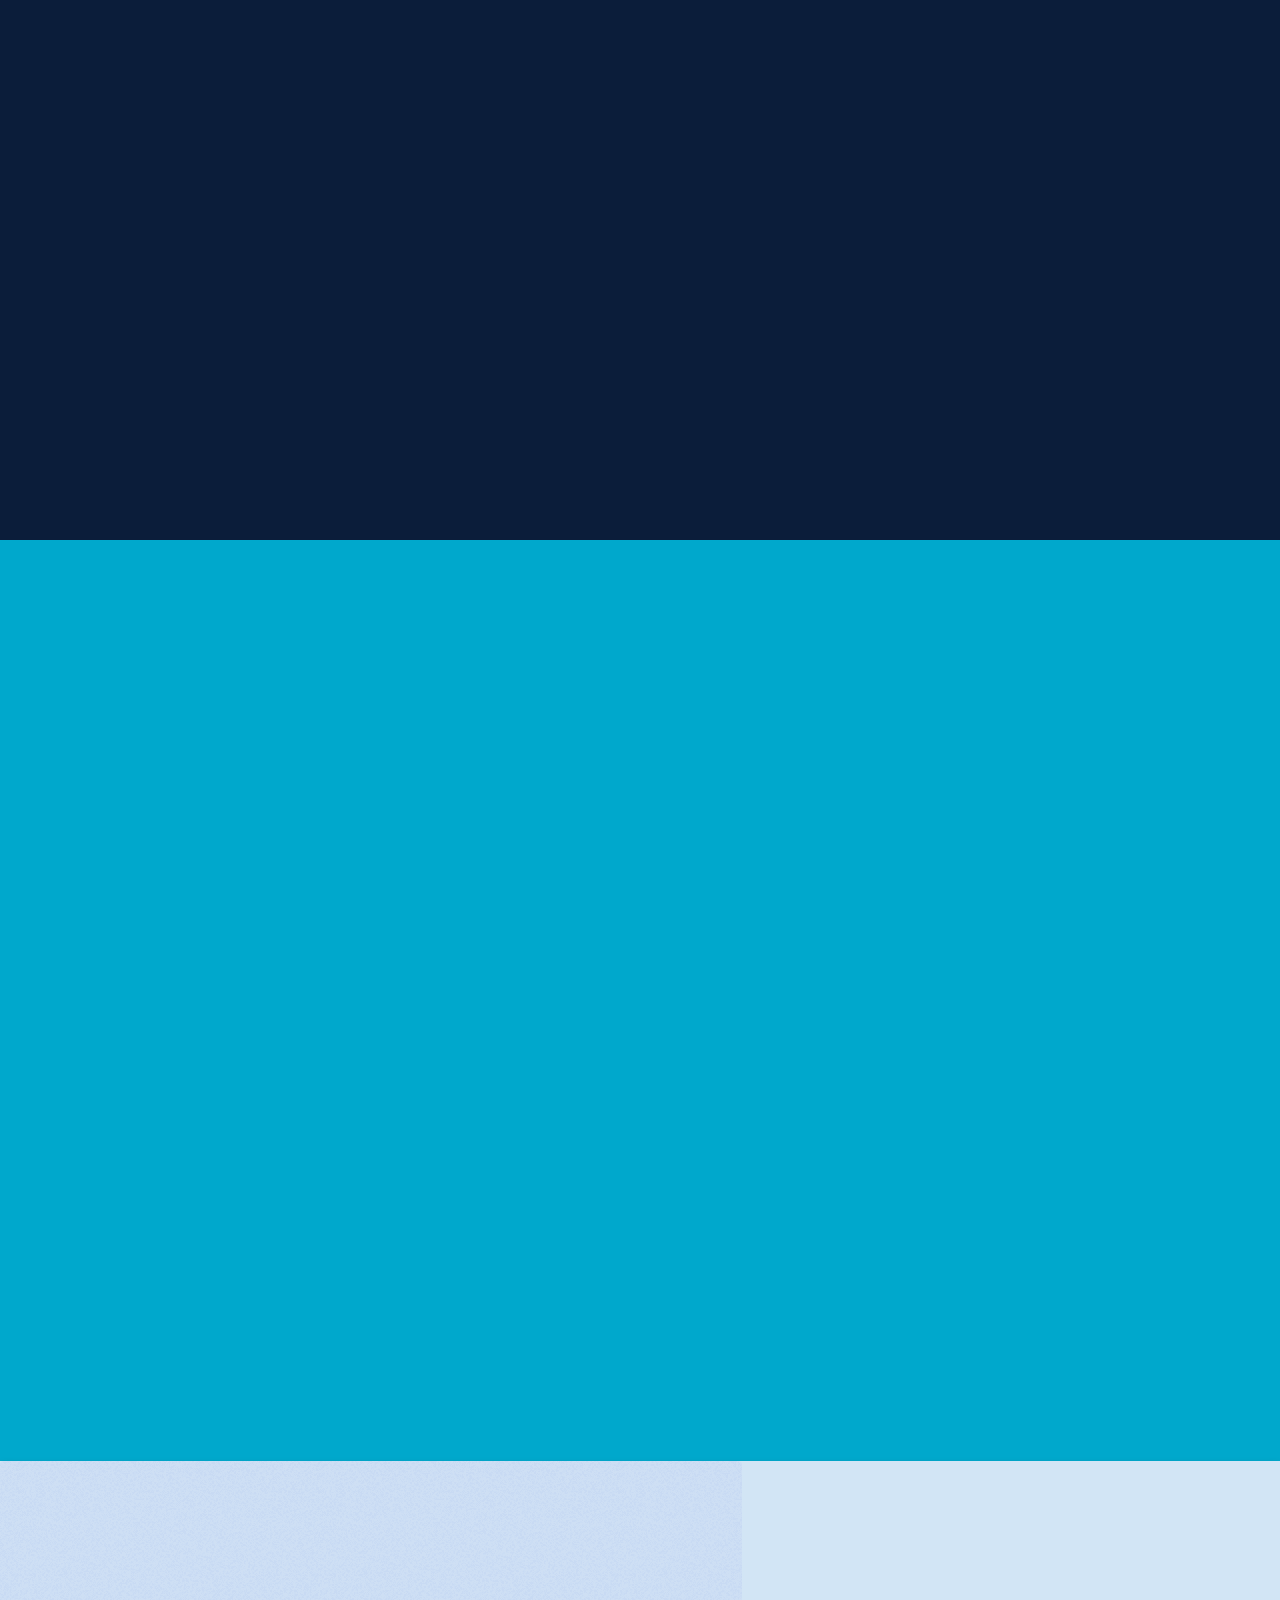
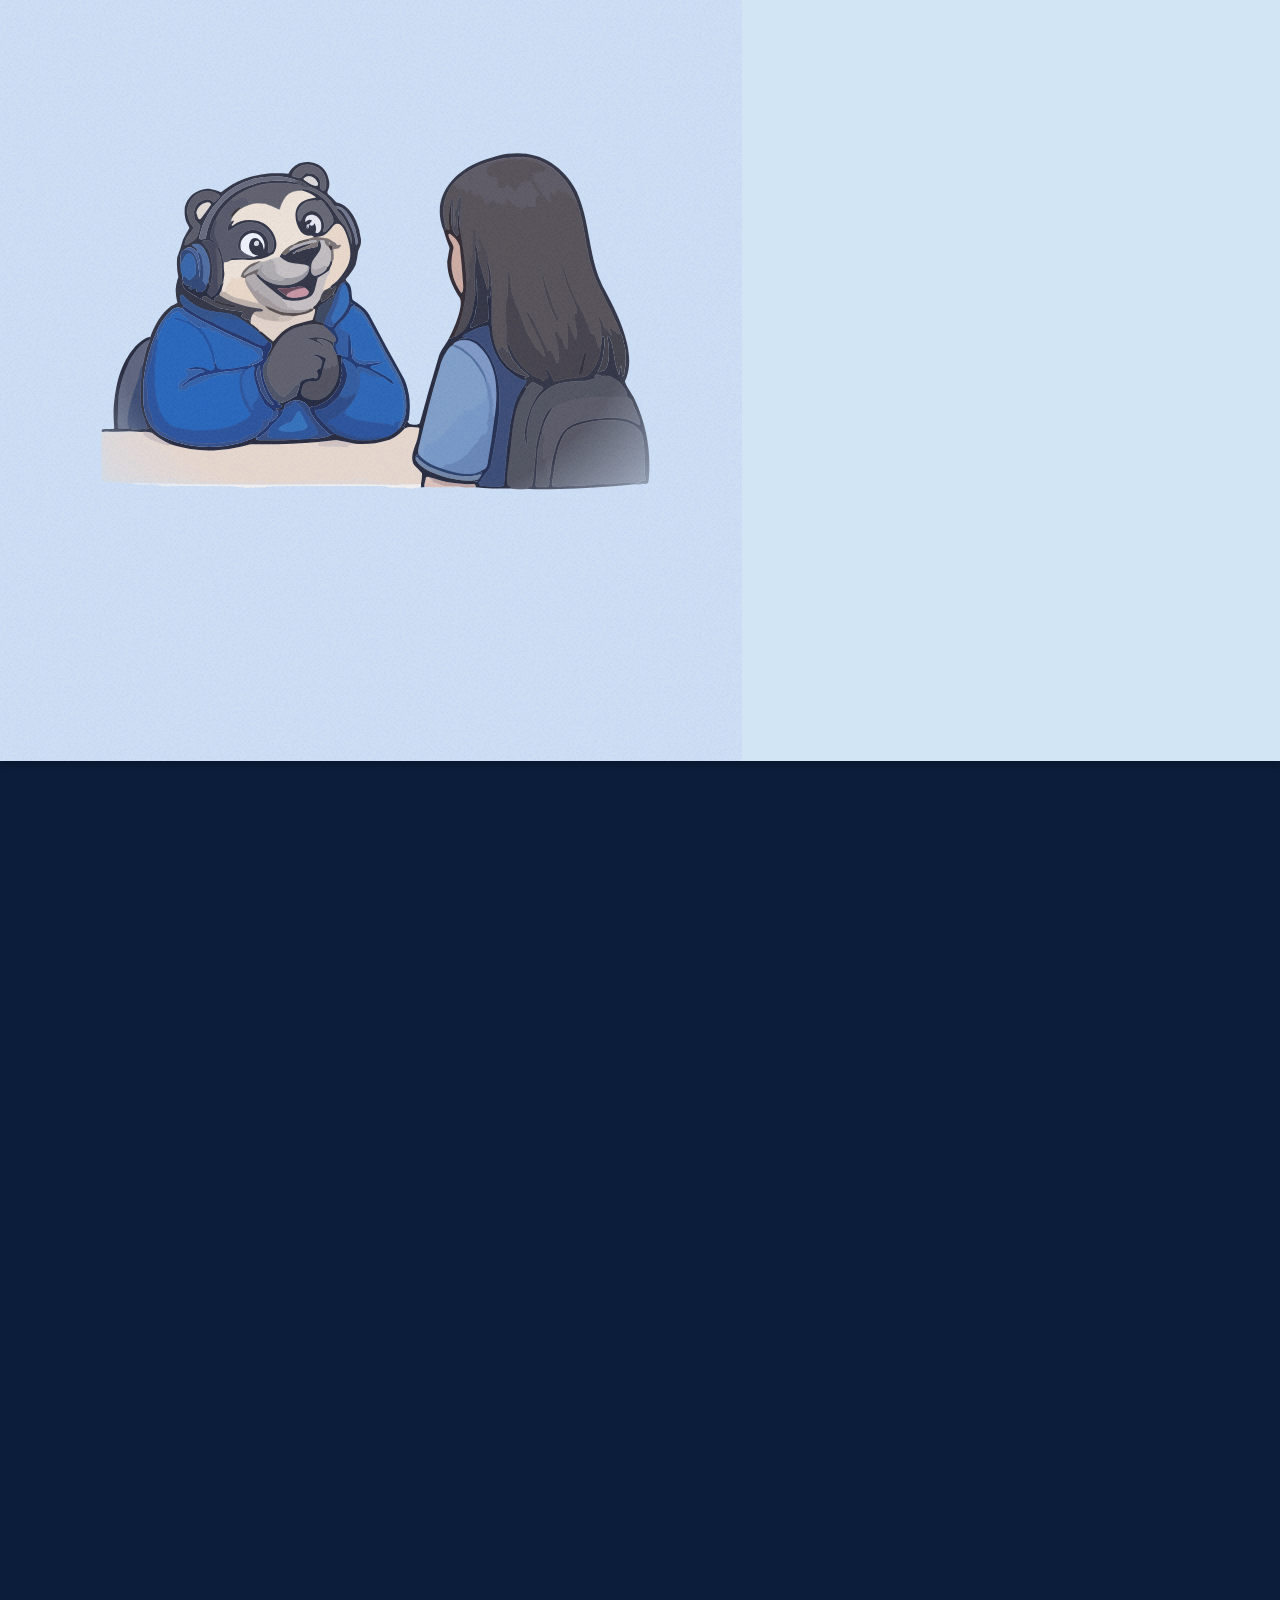
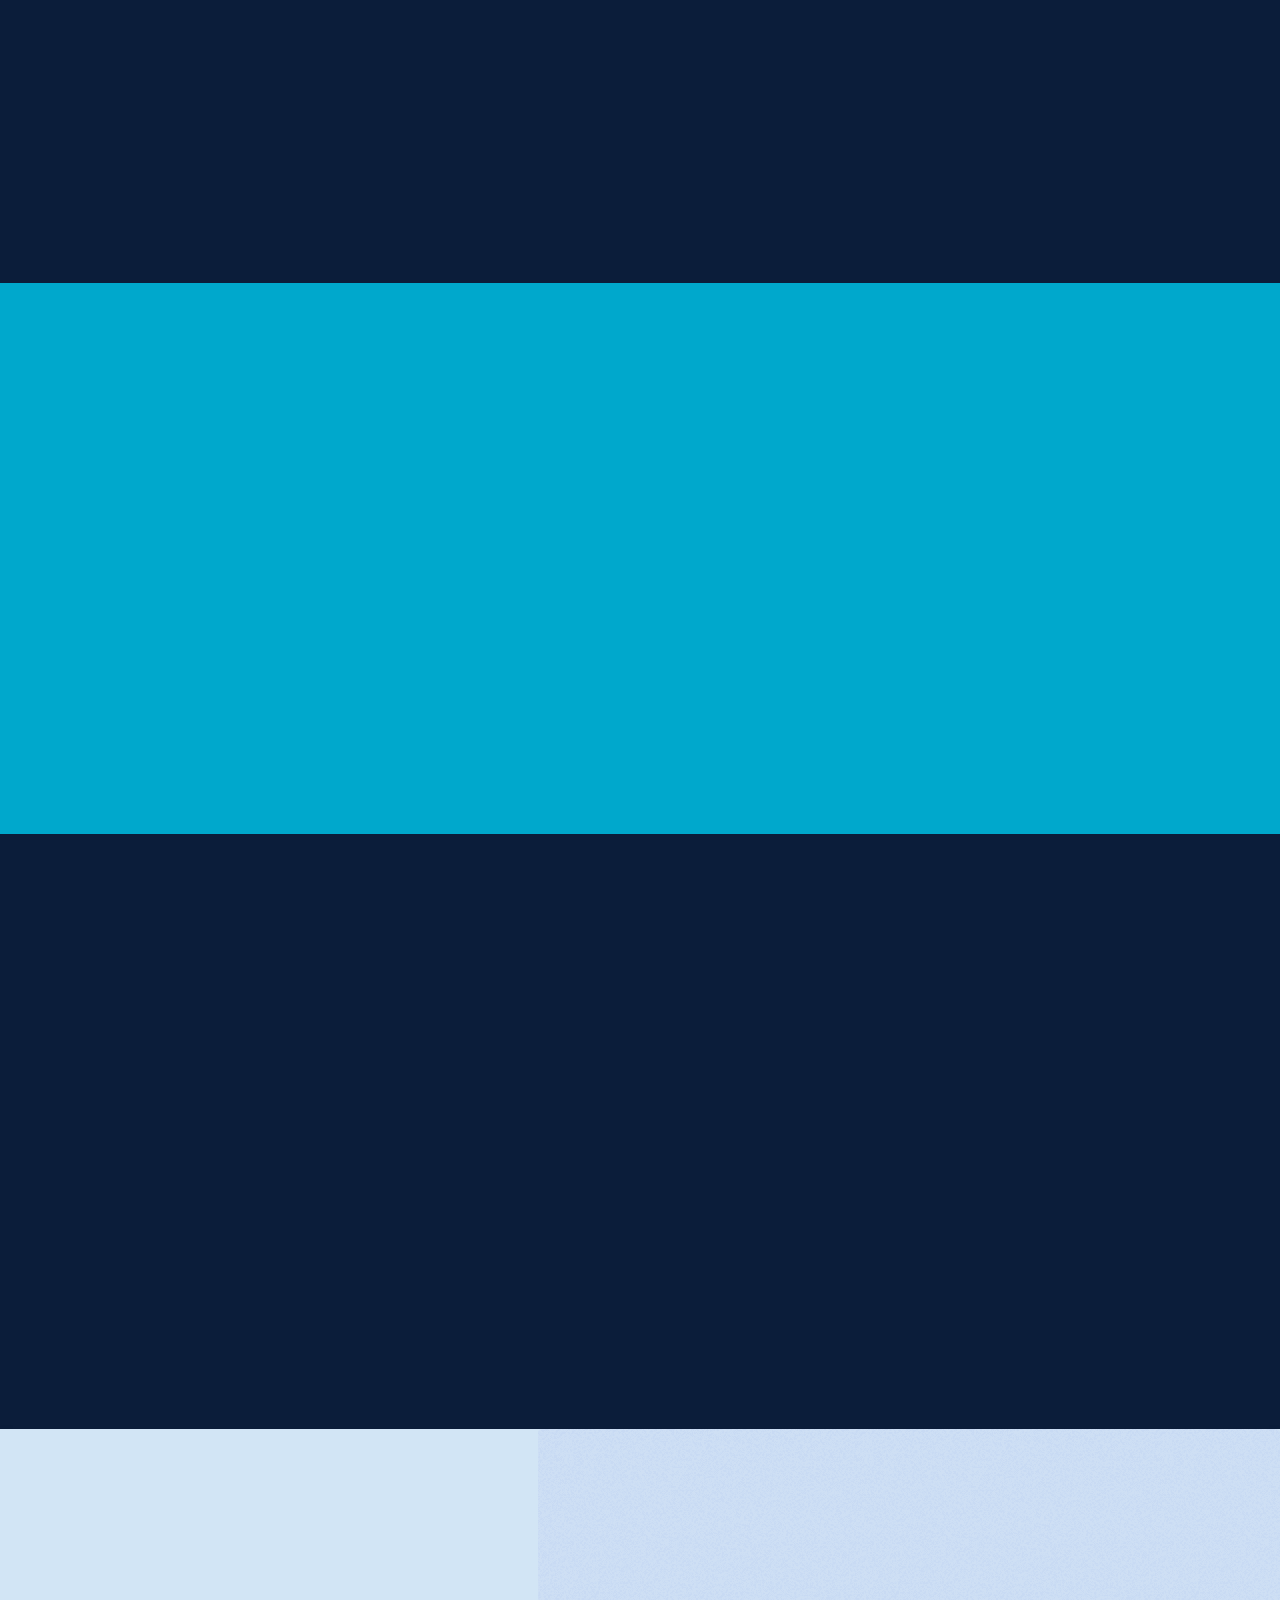
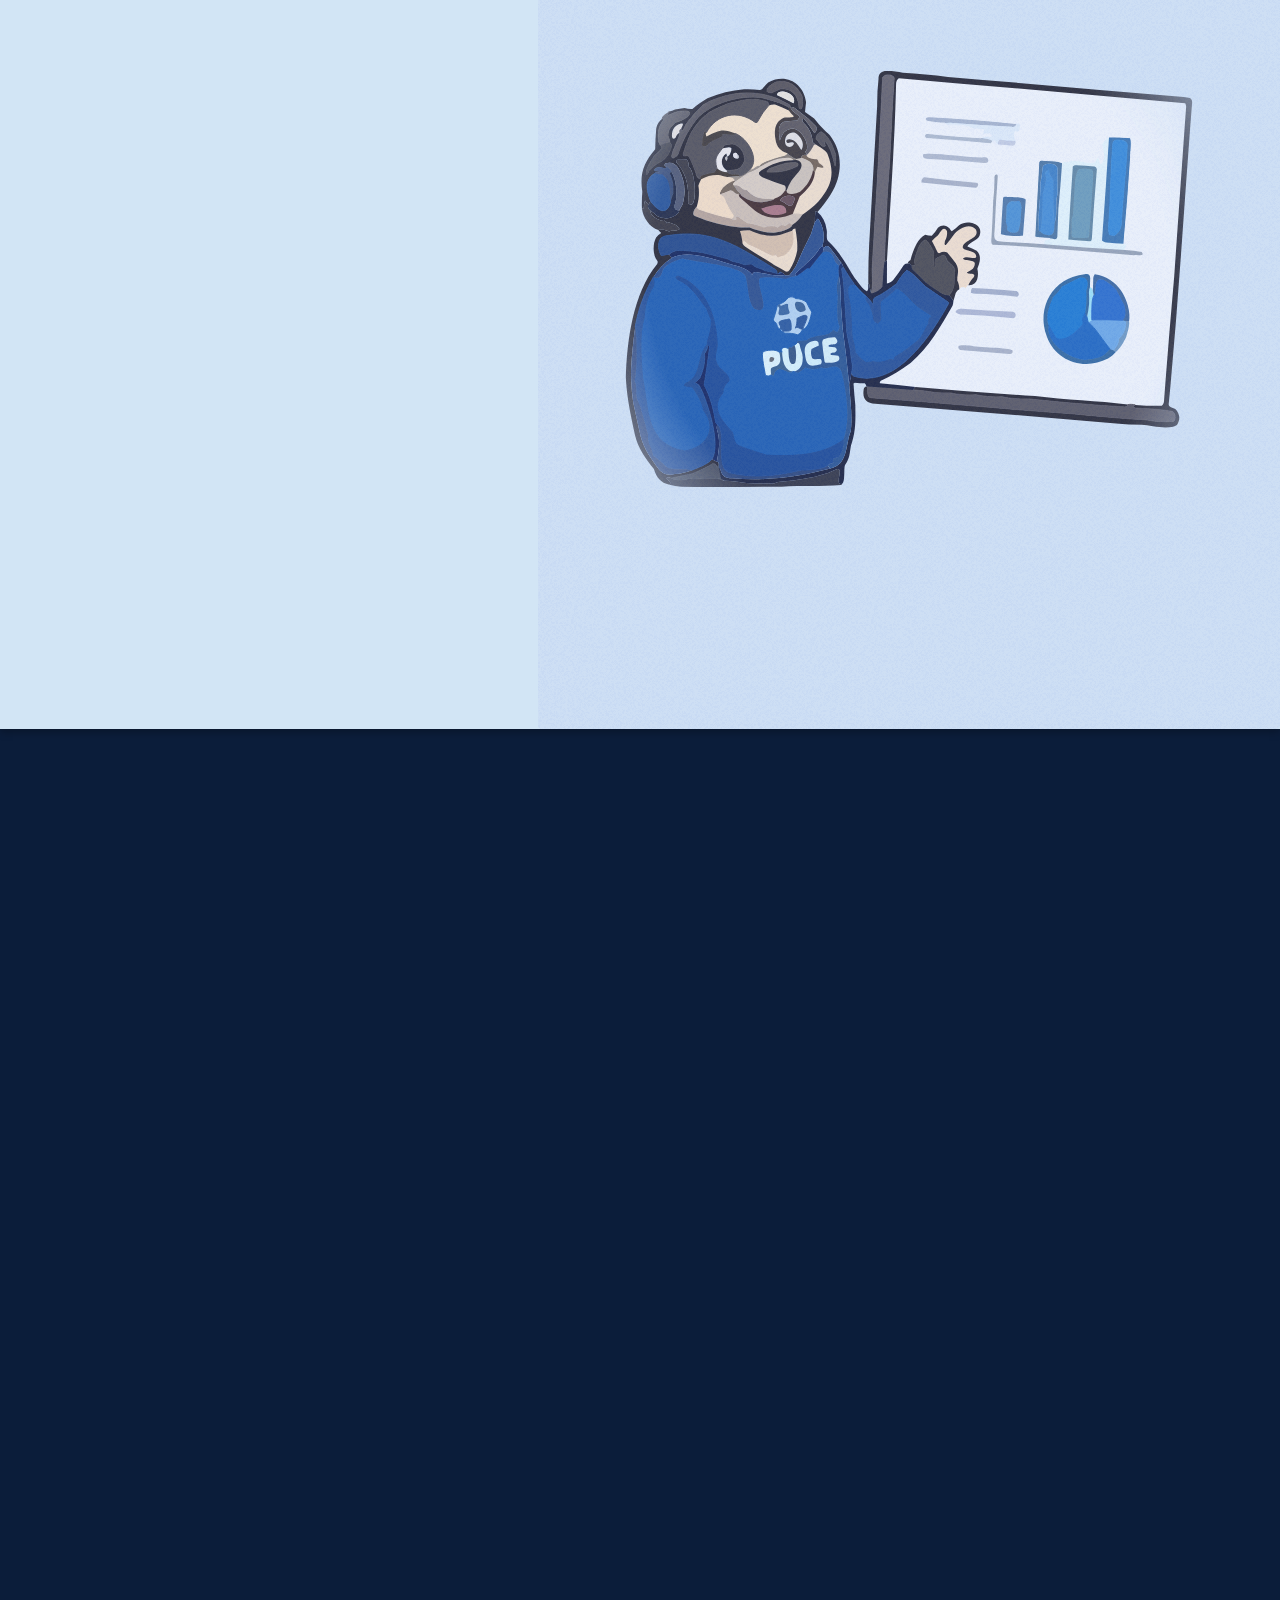
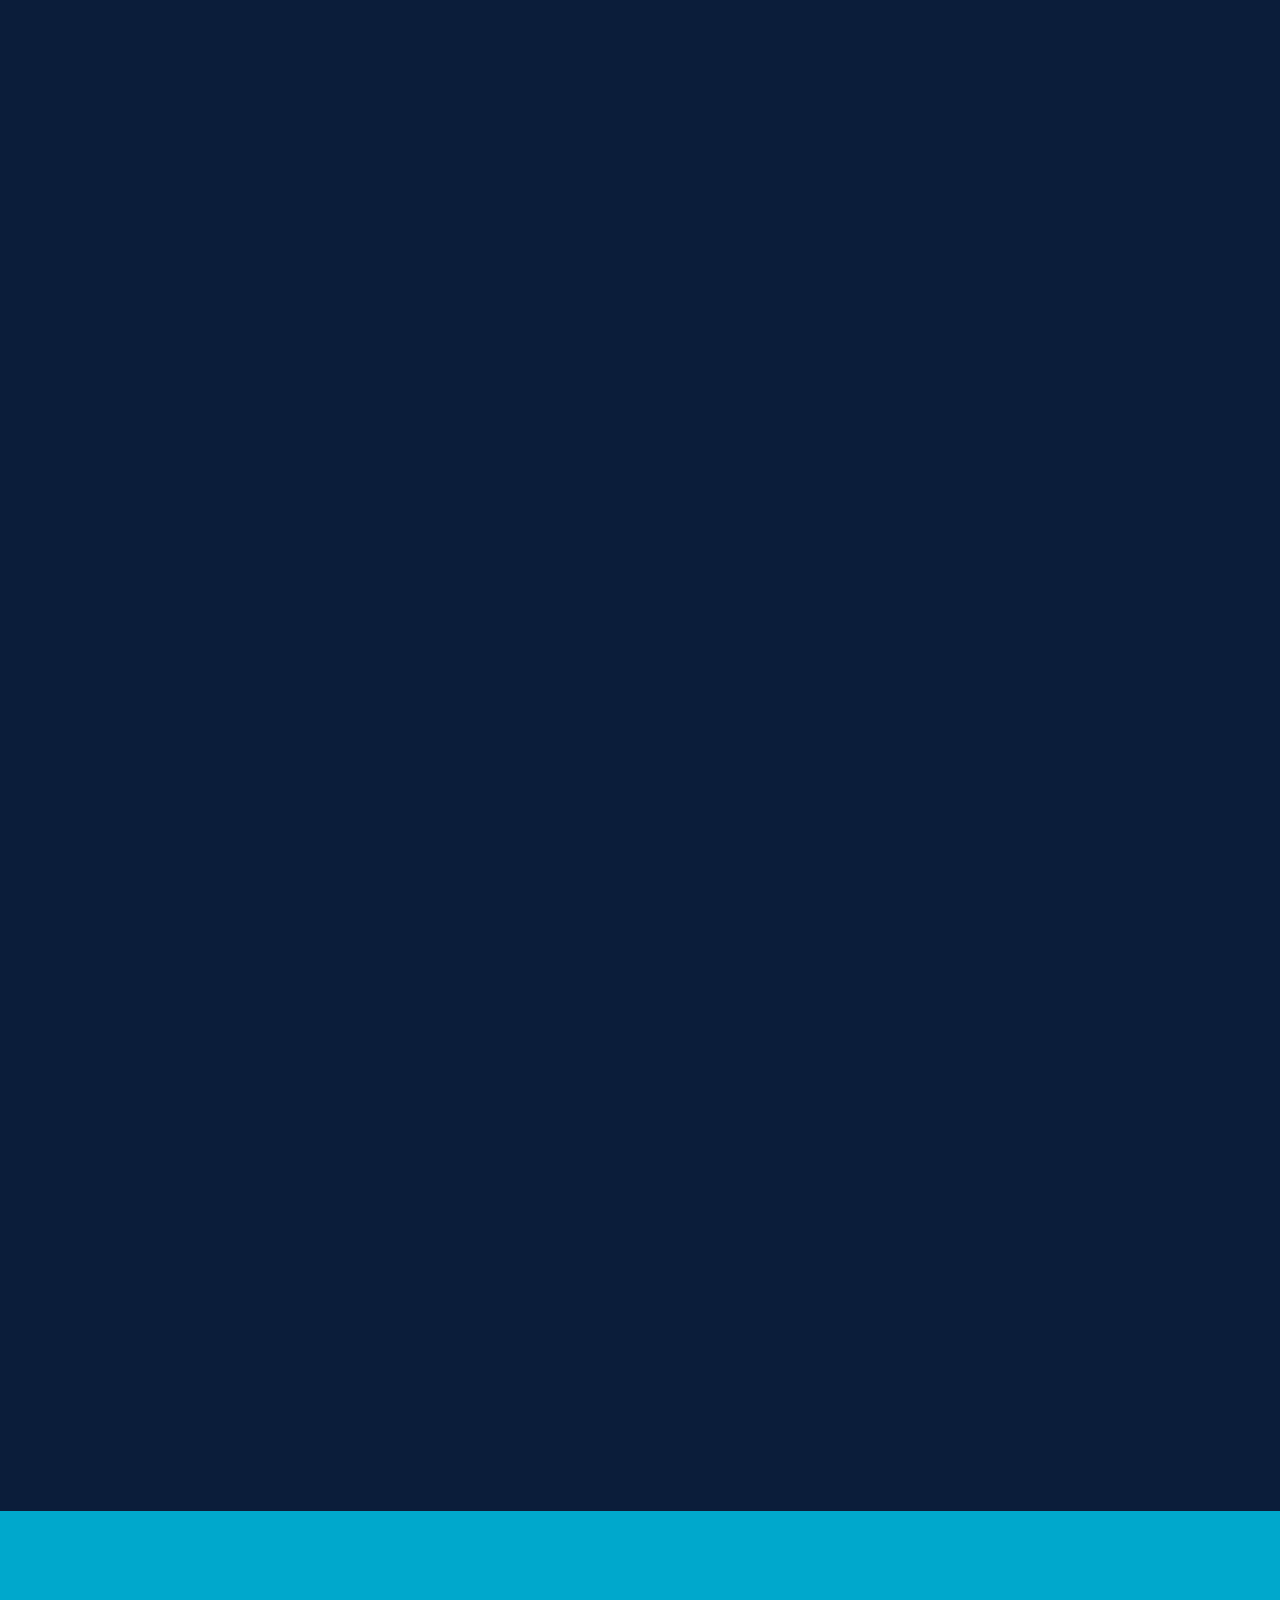
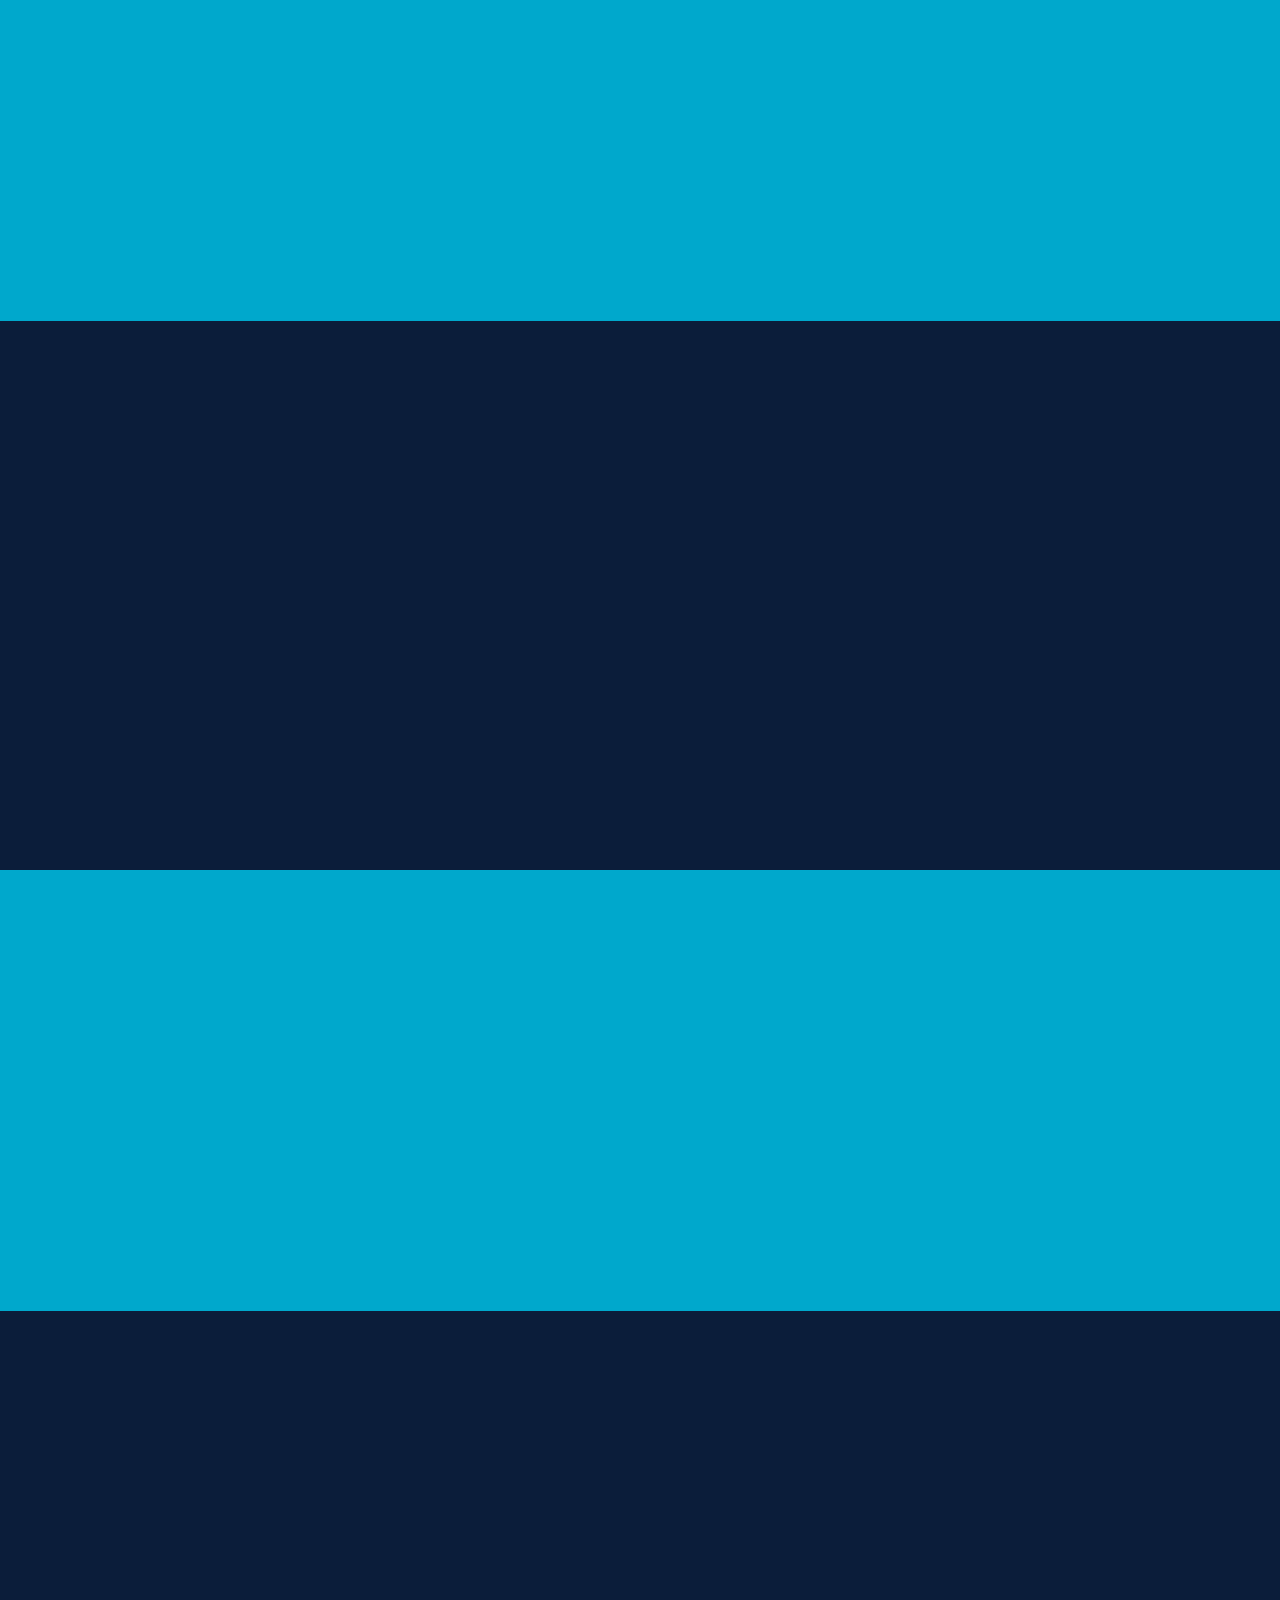
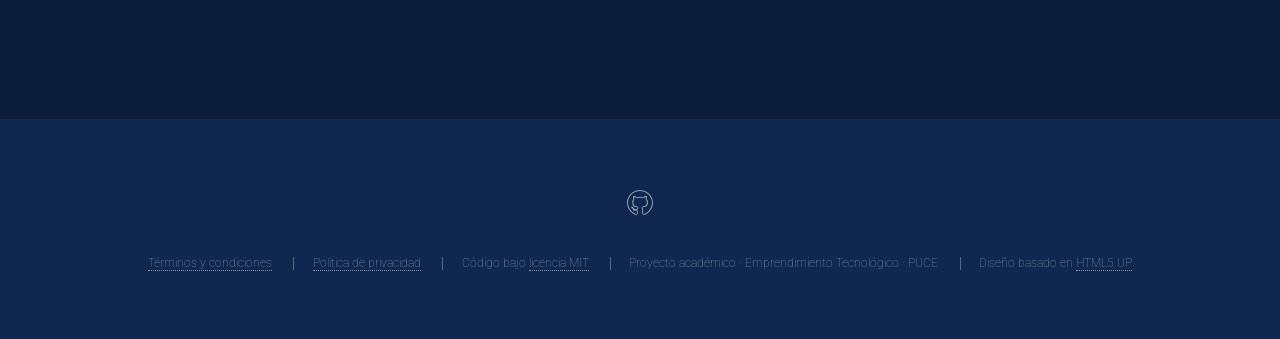
==== commit 7bfd70c4: "Add terms route to OVP landing" ====
--- a/index.html
+++ b/index.html
@@ -30,7 +30,9 @@
 							<li><a href="#resultados" class="scrolly">Resultados</a></li>
 							<li><a href="#saas" class="scrolly">Modelo</a></li>
 							<li><a href="#equipo" class="scrolly">Equipo</a></li>
-							<li><a href="#demo" class="button primary scrolly">Ver la demo</a></li>
+							<li><a href="#terminos" class="scrolly">Términos</a></li>
+							<li><a href="#demo" class="scrolly">Demo</a></li>
+							<li><a href="https://emprendimiento-mvp.onrender.com/" class="button primary" target="_blank" rel="noopener">Probar ahora</a></li>
 						</ul>
 					</nav>
 				</header>
@@ -43,8 +45,8 @@
 							<p>Prueba mini-retos con materias reales de primer semestre de la PUCE<br />
 							y elige sin miedo a equivocarte. <strong>32 de 40 estudiantes</strong> ya pidieron probarlo.</p>
 							<ul class="actions special banner-actions">
-								<li><a href="#demo" class="button primary scrolly">Ver la demo</a></li>
-								<li><a href="#resultados" class="button scrolly">Resultados</a></li>
+								<li><a href="https://emprendimiento-mvp.onrender.com/" class="button primary" target="_blank" rel="noopener">Probar ahora</a></li>
+								<li><a href="#demo" class="button scrolly">Ver la demo</a></li>
 							</ul>
 						</header>
 						<span class="image"><img src="assets/img/aurelio/signo-explora-decide-futuro.svg" alt="Aurelio, el oso de anteojos de la PUCE, junto a un letrero que dice: explora, decide, tu futuro" /></span>
@@ -221,6 +223,9 @@
 							<iframe src="https://www.youtube-nocookie.com/embed/t7AE_z4LNlQ?rel=0" title="Demostración de la Plataforma de Contraste Curricular OVP" frameborder="0" allow="accelerometer; autoplay; clipboard-write; encrypted-media; gyroscope; picture-in-picture; web-share" referrerpolicy="strict-origin-when-cross-origin" allowfullscreen></iframe>
 						</div>
 						<p class="video-alt">¿No se reproduce? <a href="https://www.youtube.com/watch?v=t7AE_z4LNlQ" target="_blank" rel="noopener">Ábrelo en YouTube</a></p>
+						<ul class="actions special">
+							<li><a href="https://emprendimiento-mvp.onrender.com/" class="button primary large" target="_blank" rel="noopener">Probar ahora</a></li>
+						</ul>
 					</div>
 				</section>
 
@@ -405,8 +410,22 @@
 							<p>Un convenio piloto con la Dirección de Admisiones, acceso a los temarios y ejercicios reales de primer nivel, y la validación de los mini-retos por los directores de carrera.</p>
 						</header>
 						<ul class="actions special">
-							<li><a href="#demo" class="button primary large scrolly">Ver la demo</a></li>
+							<li><a href="https://emprendimiento-mvp.onrender.com/" class="button primary large" target="_blank" rel="noopener">Probar ahora</a></li>
+							<li><a href="#demo" class="button large scrolly">Ver la demo</a></li>
 							<li><a href="https://github.com/LizzuDev/emprendimiento-mvp" class="button large" target="_blank" rel="noopener"><span class="icon brands fa-github"></span>&nbsp; Código en GitHub</a></li>
+						</ul>
+					</div>
+				</section>
+
+			<!-- Términos de uso: documento completo en una ruta independiente -->
+				<section id="terminos" class="wrapper style1 special fade-up">
+					<div class="container">
+						<header class="major">
+							<h2>Términos y condiciones de uso</h2>
+							<p>Conoce cómo funciona la plataforma OVP, qué significa el resultado del test y cómo se tratan los datos durante la orientación vocacional.</p>
+						</header>
+						<ul class="actions special">
+							<li><a href="terminos/" class="button primary large">Leer términos y condiciones</a></li>
 						</ul>
 					</div>
 				</section>
@@ -417,6 +436,7 @@
 						<li><a href="https://github.com/LizzuDev/emprendimiento-mvp" class="icon brands alt fa-github" target="_blank" rel="noopener"><span class="label">GitHub</span></a></li>
 					</ul>
 					<ul class="copyright">
+						<li><a href="terminos/">Términos y condiciones</a></li>
 						<li><a href="privacidad.html">Política de privacidad</a></li>
 						<li>Código bajo <a href="https://github.com/LizzuDev/emprendimiento-mvp/blob/main/LICENSE" target="_blank" rel="noopener">licencia MIT</a></li>
 						<li>Proyecto académico · Emprendimiento Tecnológico · PUCE</li>
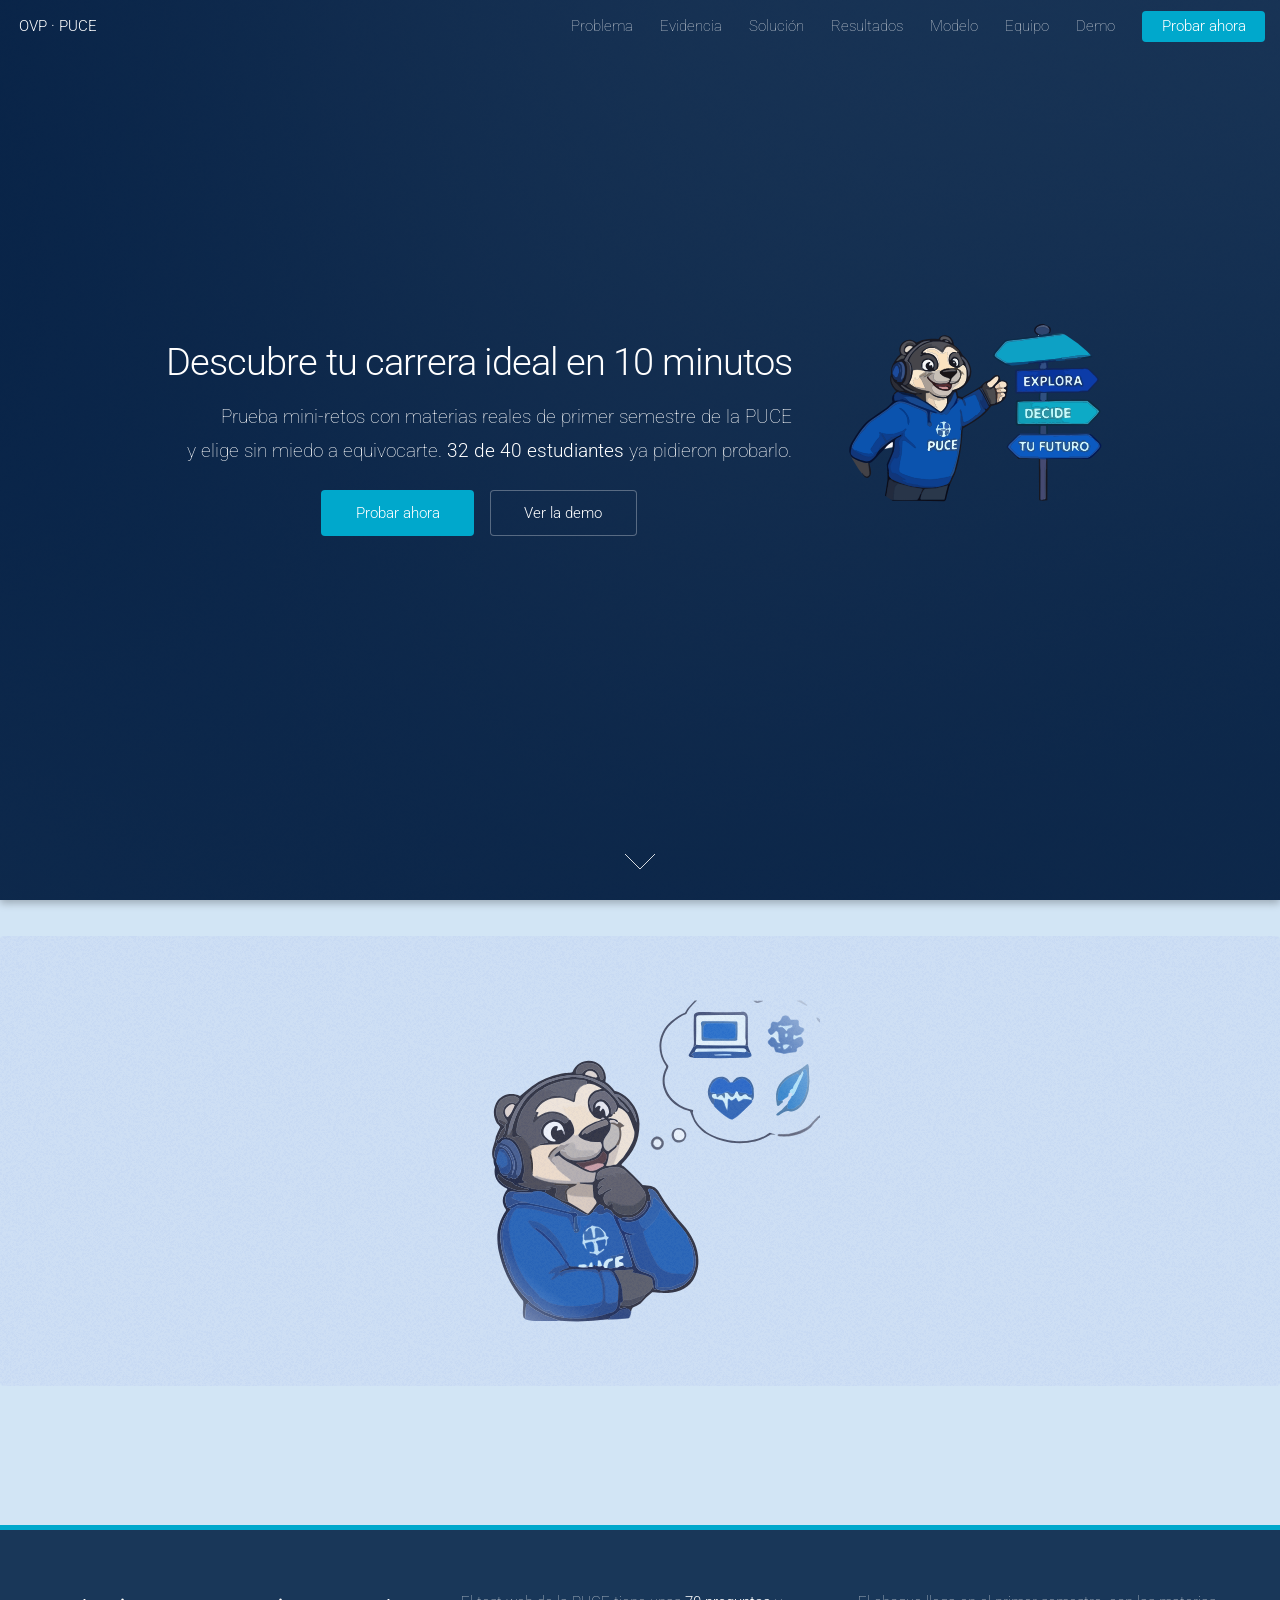
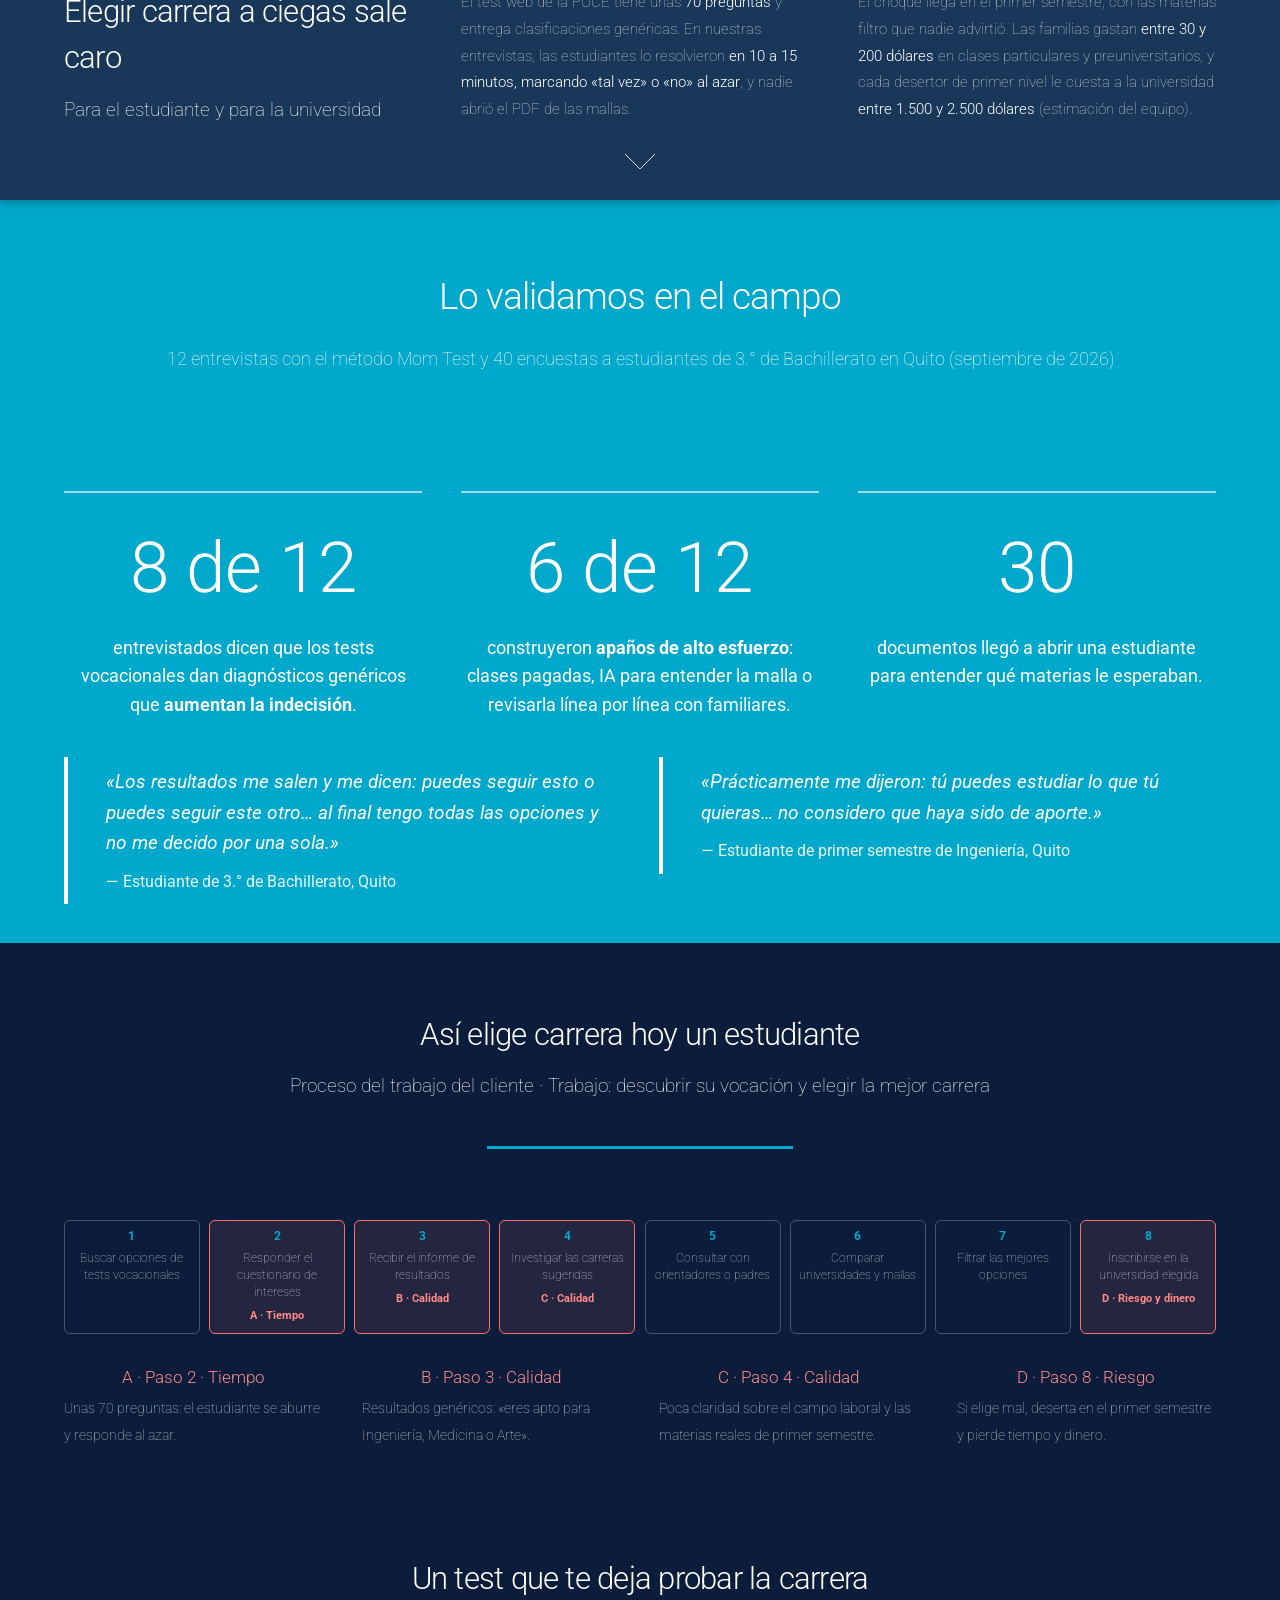
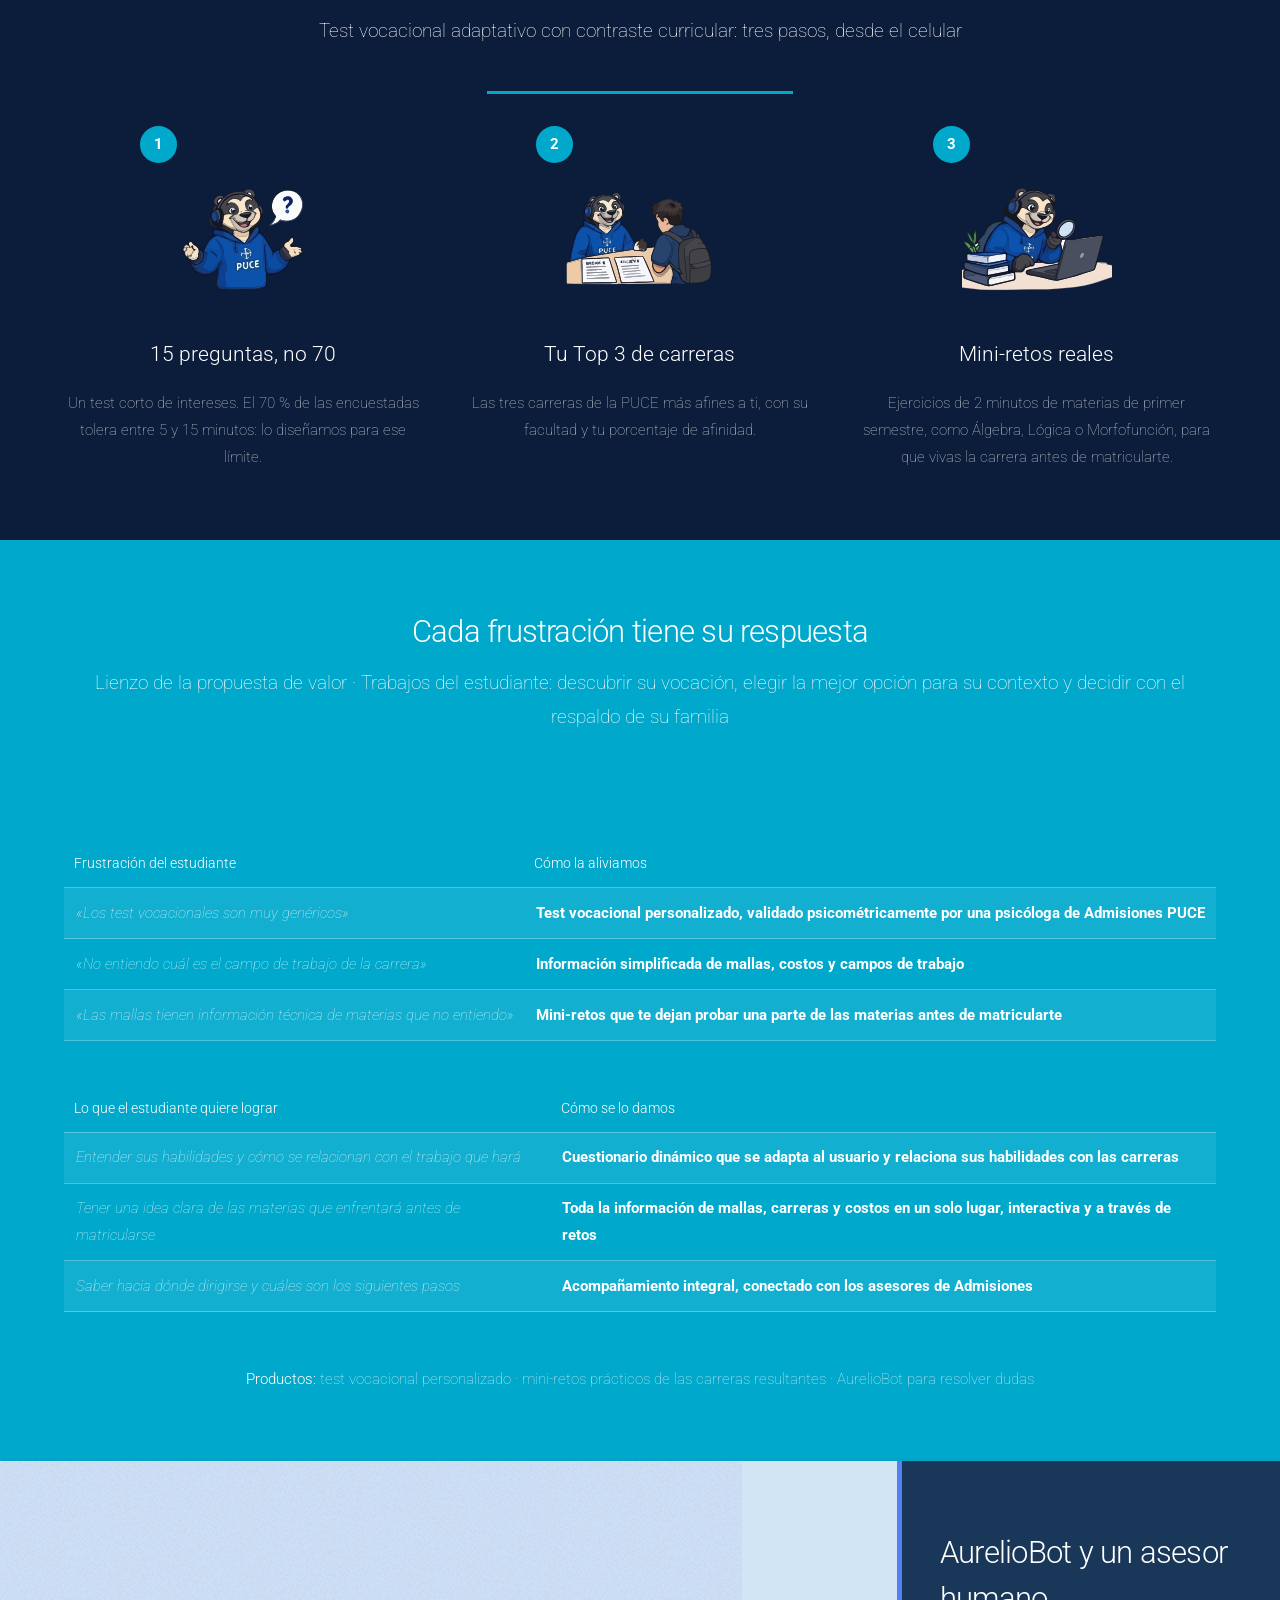
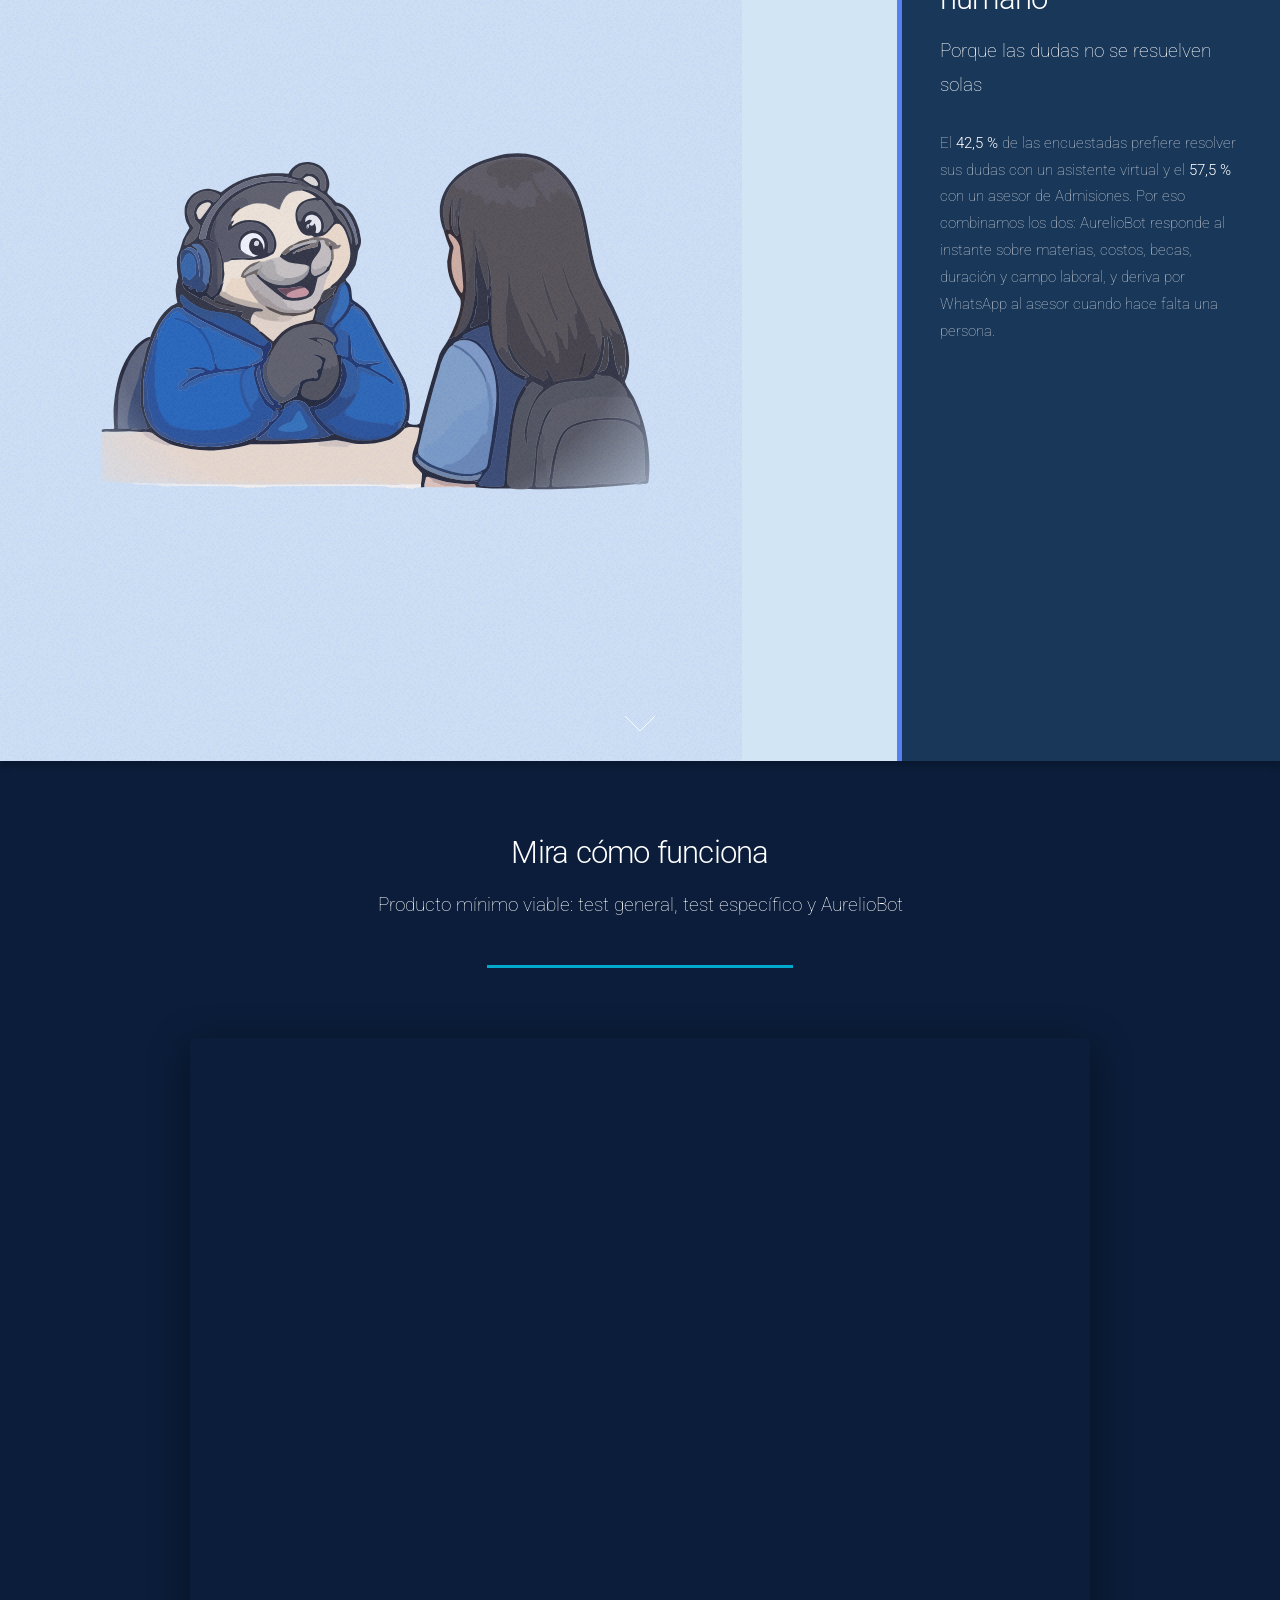
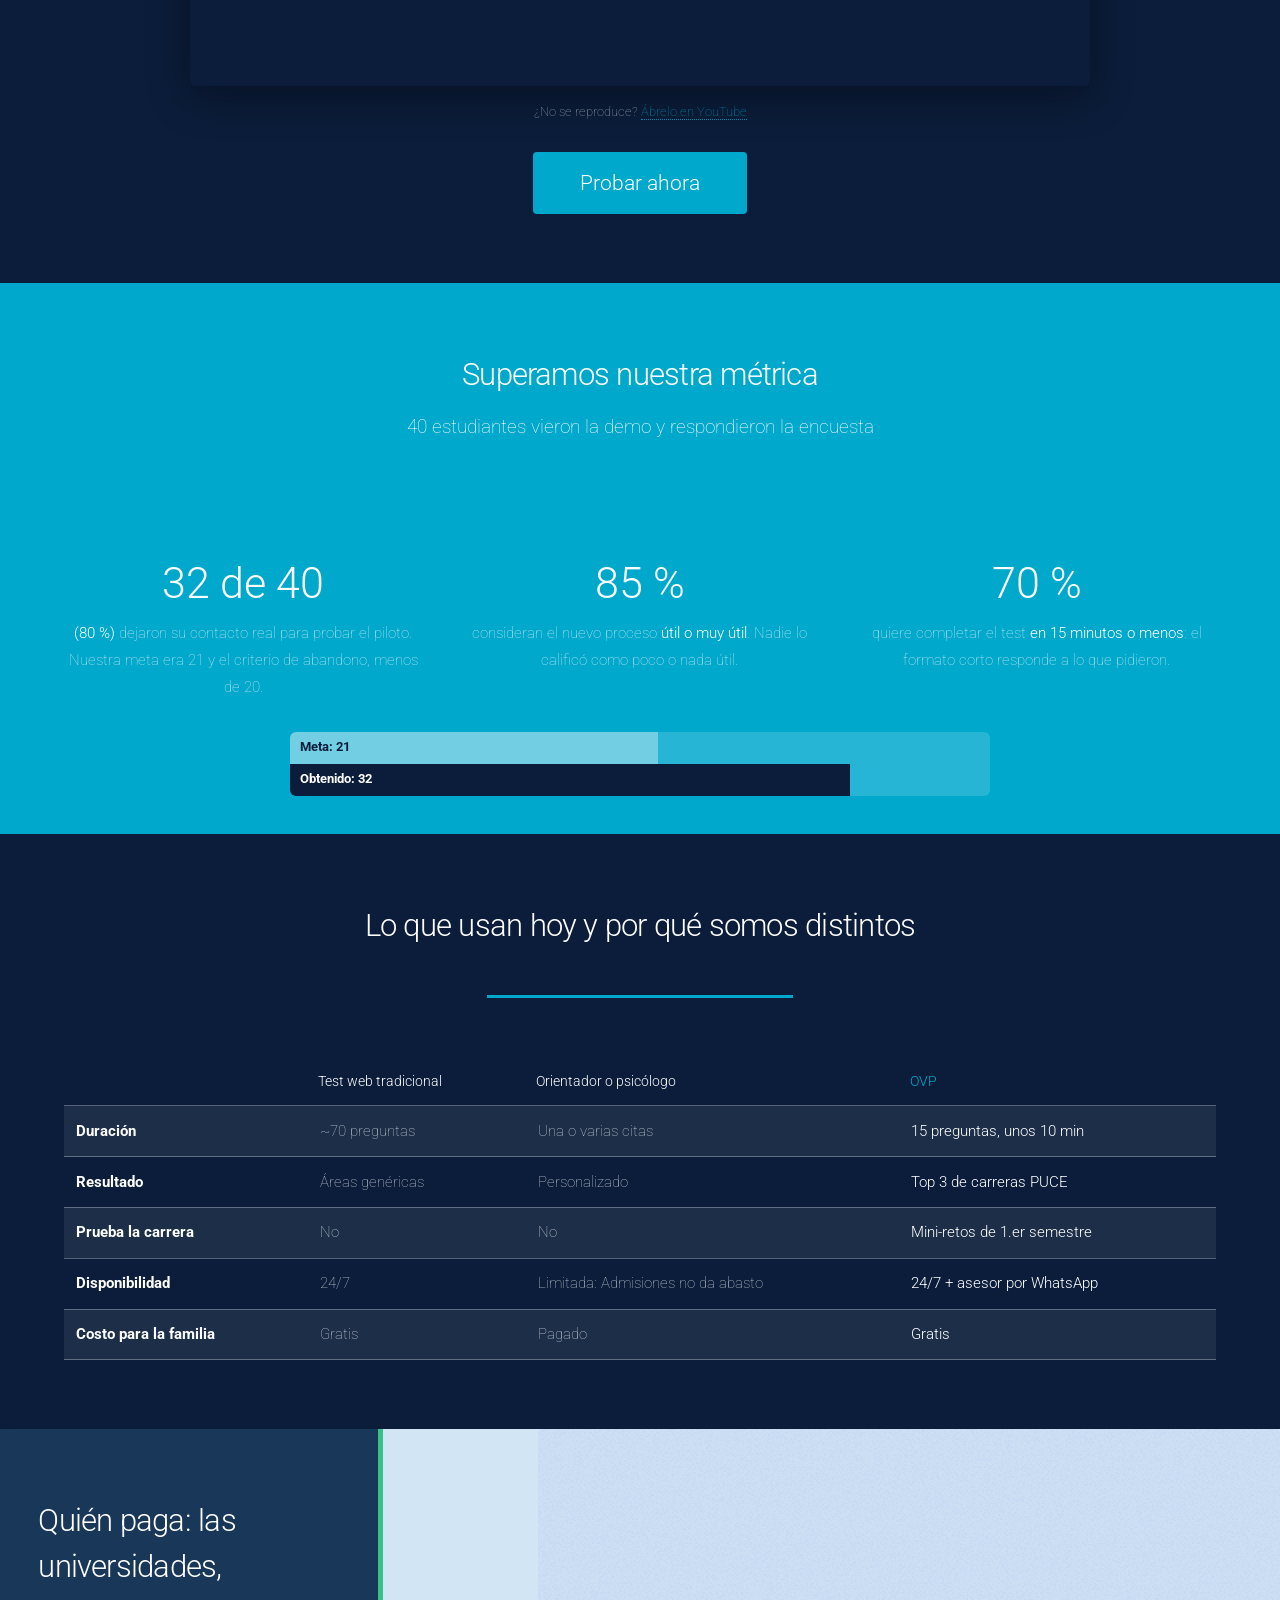
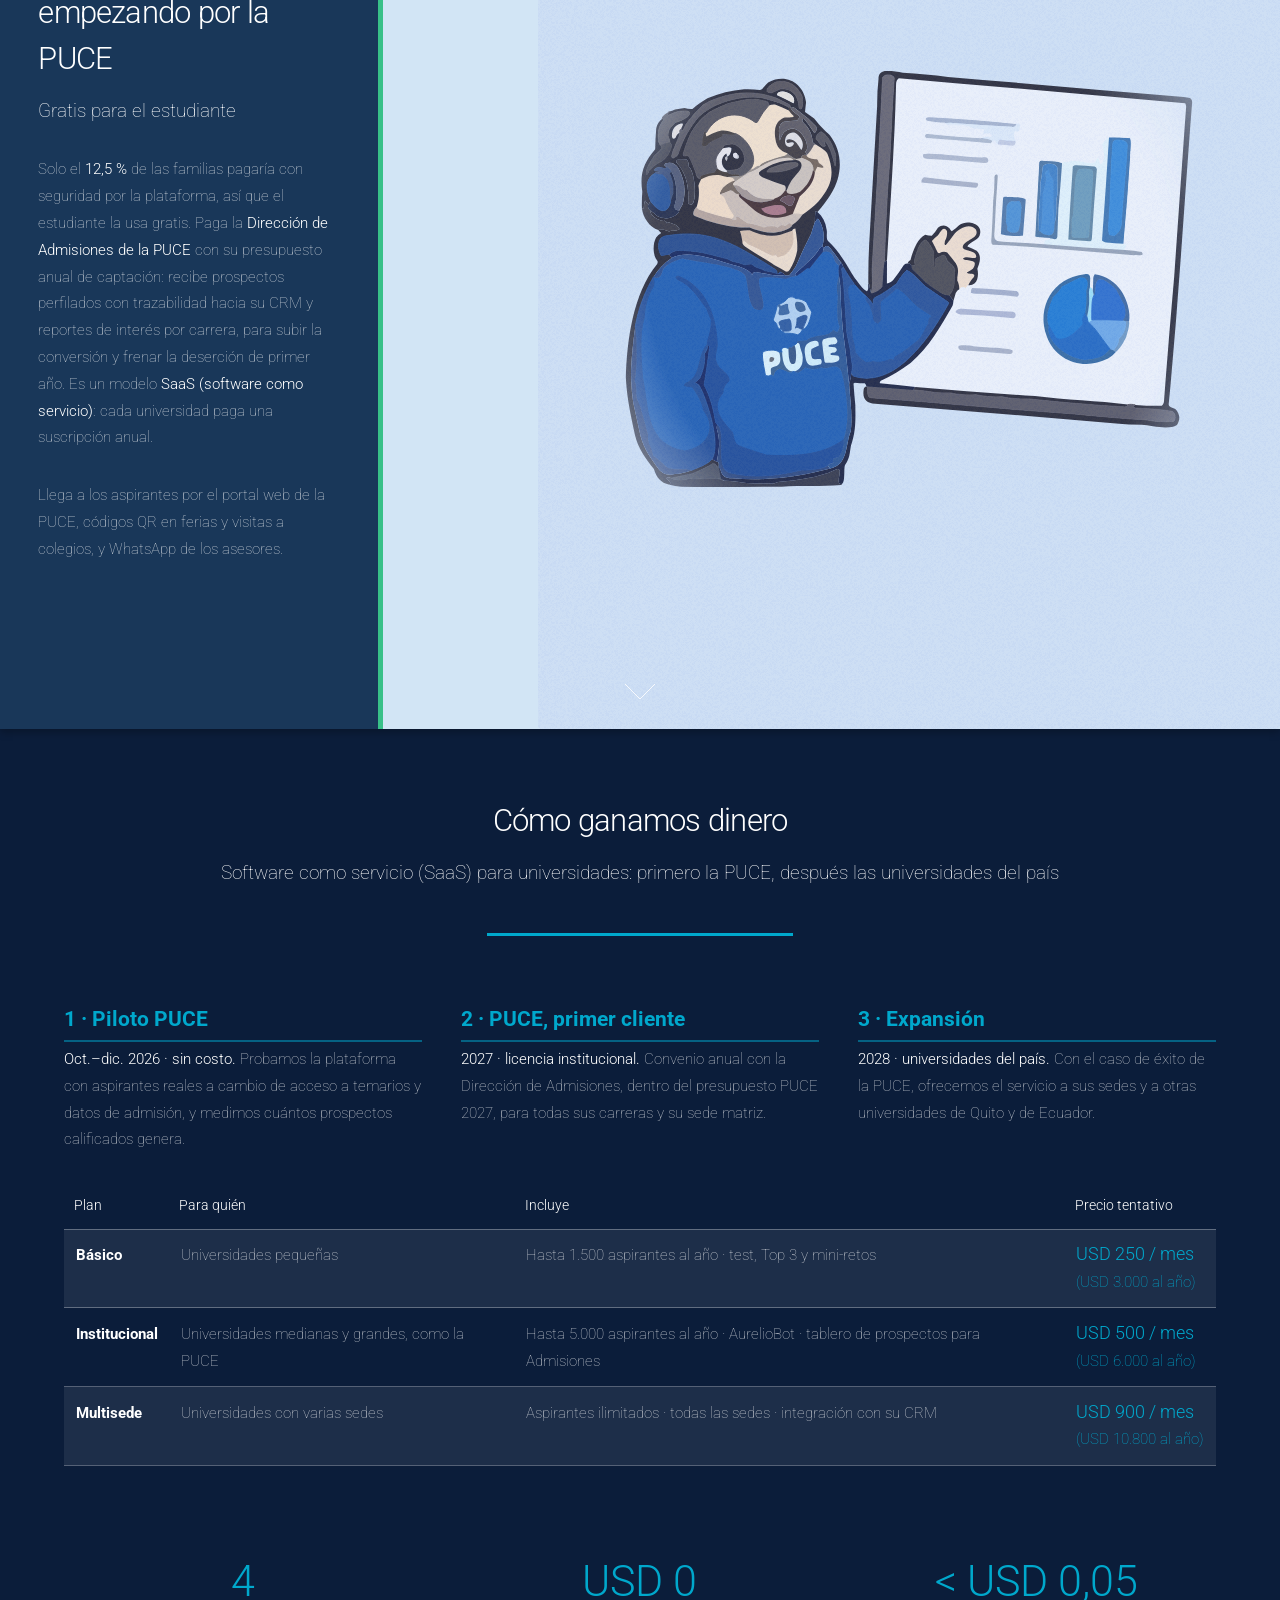
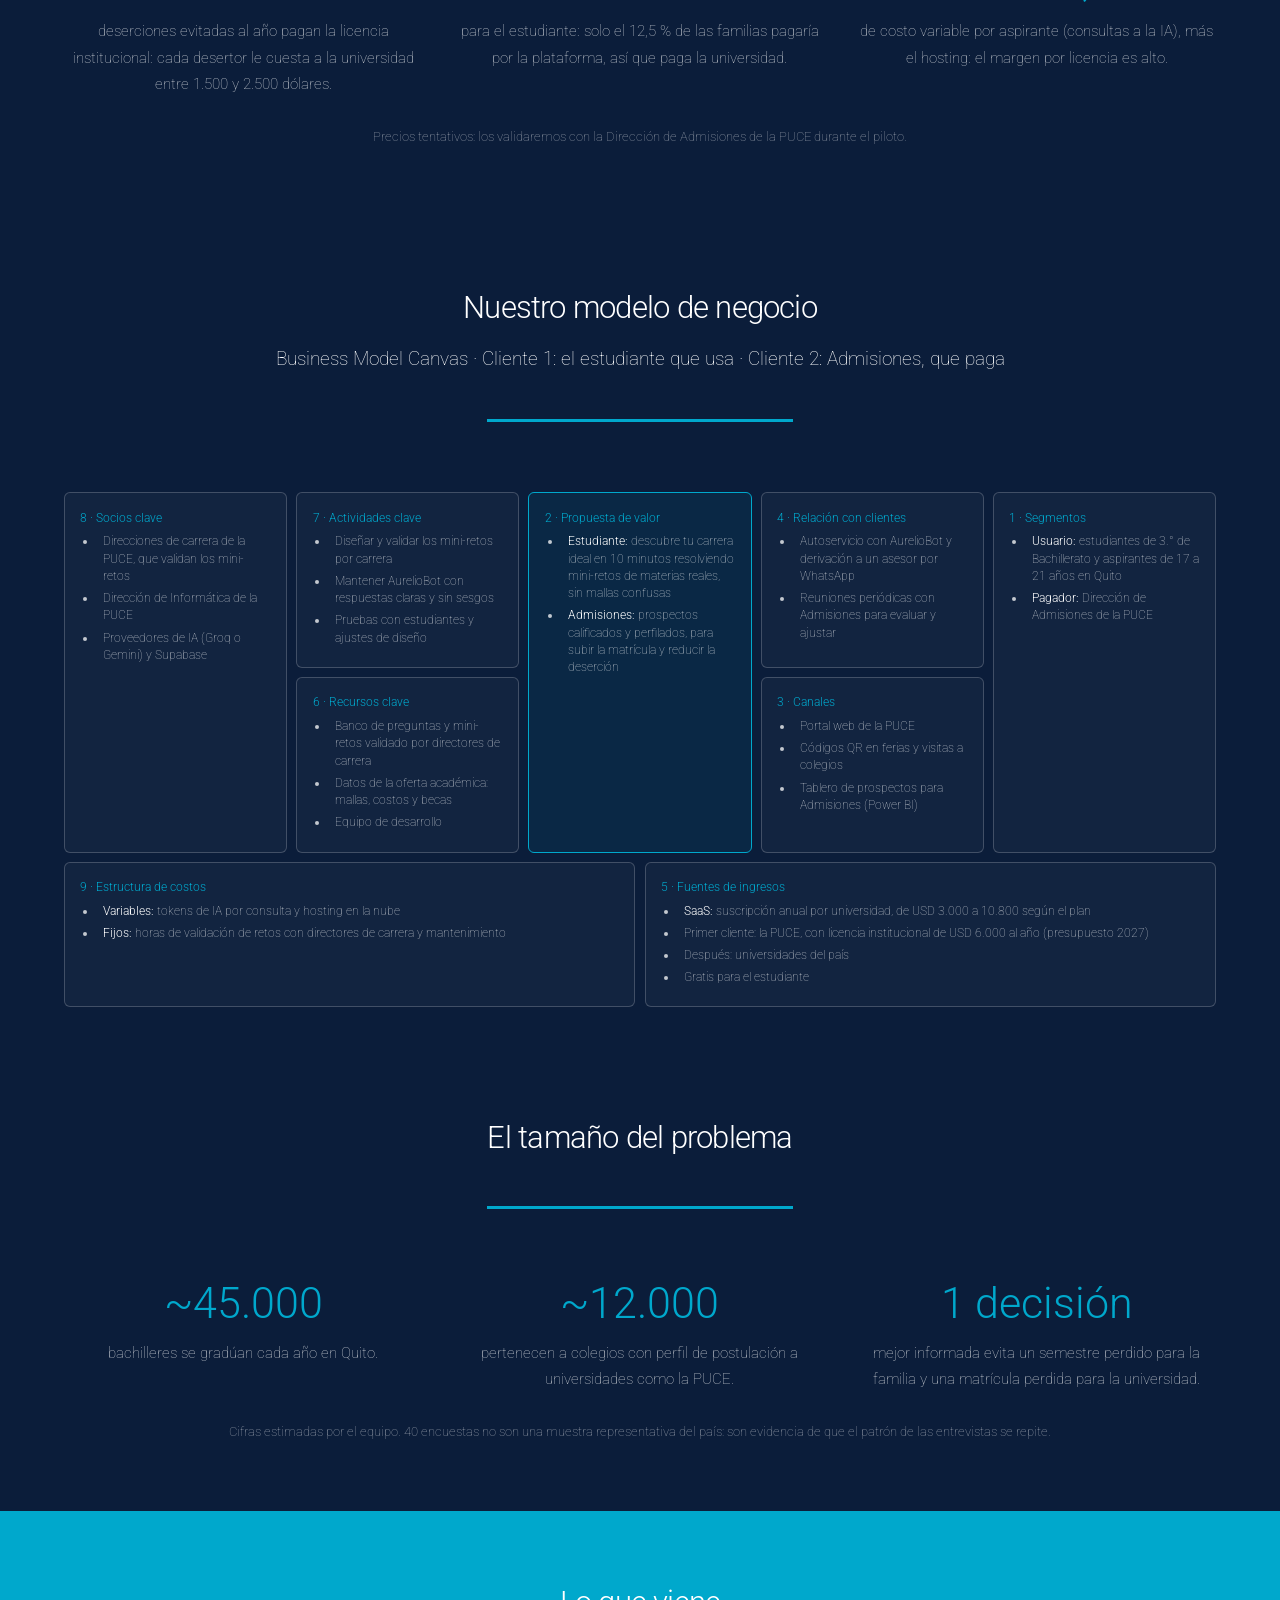
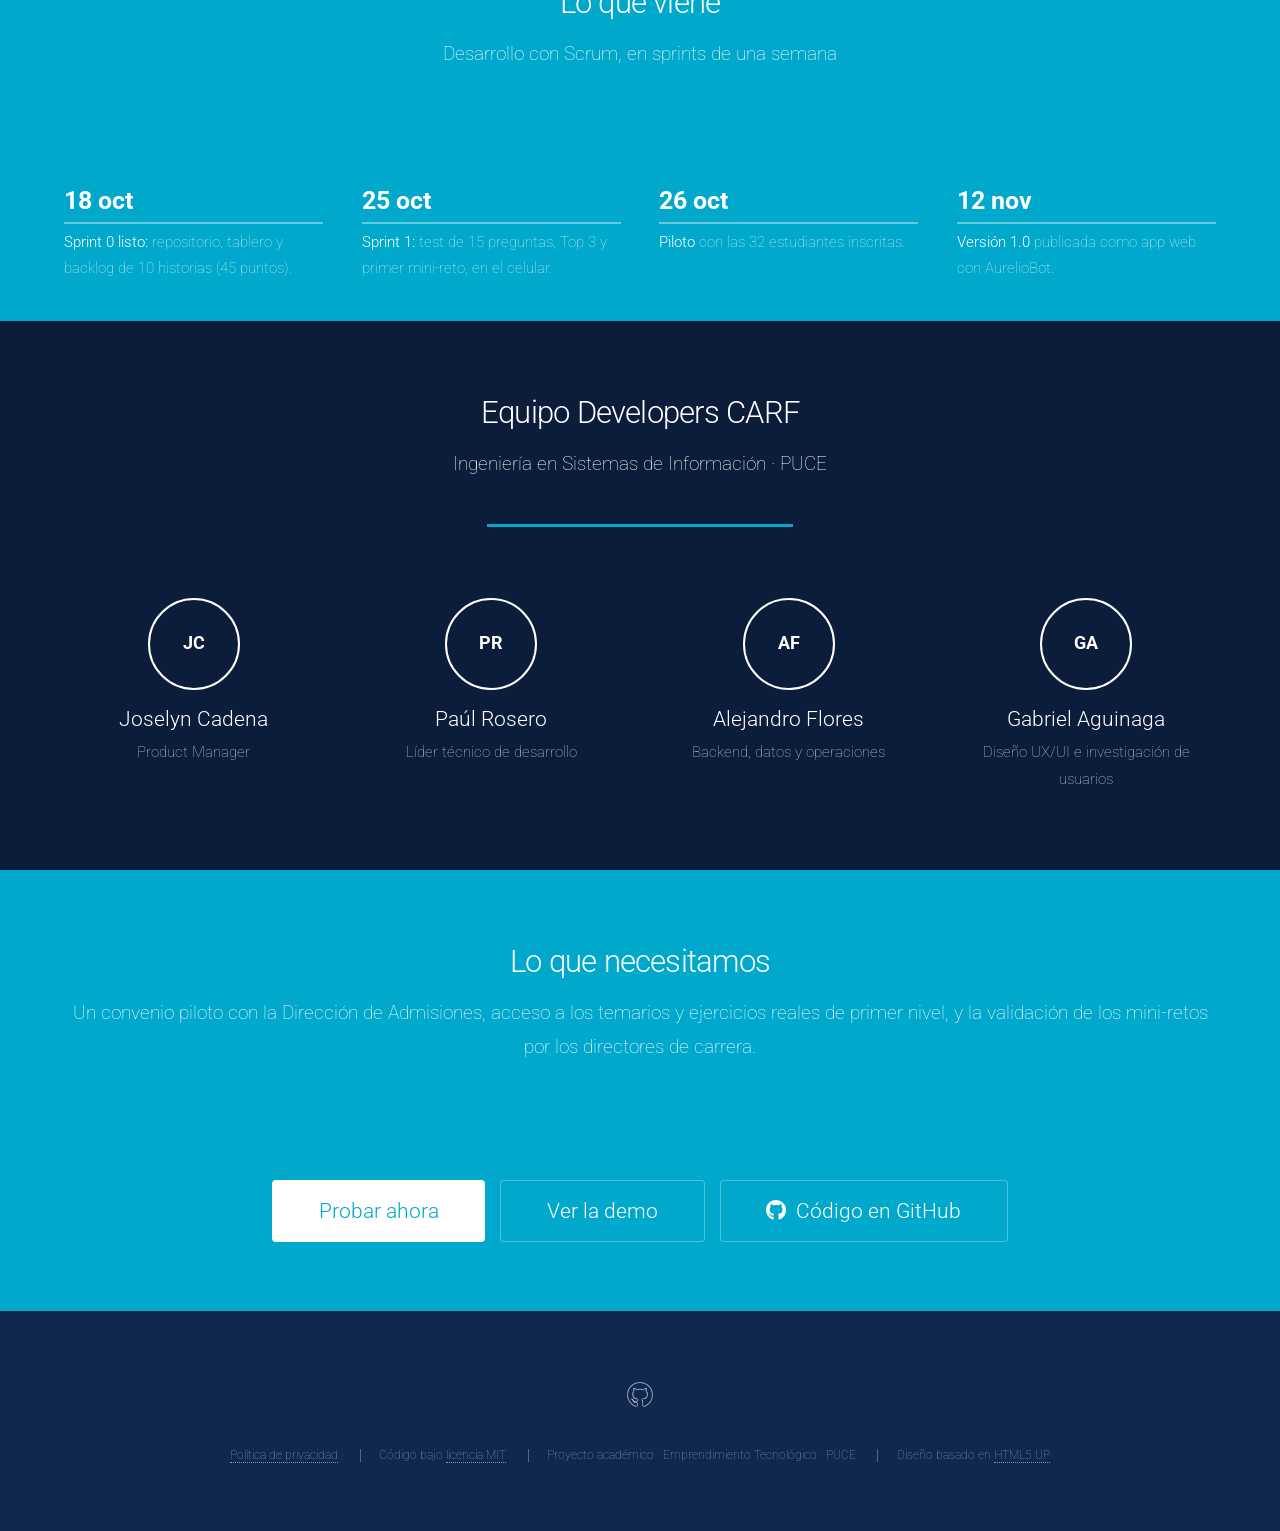
==== commit c0a96065: "Agregar botón «Probar ahora» que lleva al producto Co-Authored-By: Claude Opus 5.5 <noreply@anthropi" ====
--- a/index.html
+++ b/index.html
@@ -30,7 +30,6 @@
 							<li><a href="#resultados" class="scrolly">Resultados</a></li>
 							<li><a href="#saas" class="scrolly">Modelo</a></li>
 							<li><a href="#equipo" class="scrolly">Equipo</a></li>
-							<li><a href="#terminos" class="scrolly">Términos</a></li>
 							<li><a href="#demo" class="scrolly">Demo</a></li>
 							<li><a href="https://emprendimiento-mvp.onrender.com/" class="button primary" target="_blank" rel="noopener">Probar ahora</a></li>
 						</ul>
@@ -417,26 +416,12 @@
 					</div>
 				</section>
 
-			<!-- Términos de uso: documento completo en una ruta independiente -->
-				<section id="terminos" class="wrapper style1 special fade-up">
-					<div class="container">
-						<header class="major">
-							<h2>Términos y condiciones de uso</h2>
-							<p>Conoce cómo funciona la plataforma OVP, qué significa el resultado del test y cómo se tratan los datos durante la orientación vocacional.</p>
-						</header>
-						<ul class="actions special">
-							<li><a href="terminos/" class="button primary large">Leer términos y condiciones</a></li>
-						</ul>
-					</div>
-				</section>
-
 			<!-- Pie -->
 				<footer id="footer">
 					<ul class="icons">
 						<li><a href="https://github.com/LizzuDev/emprendimiento-mvp" class="icon brands alt fa-github" target="_blank" rel="noopener"><span class="label">GitHub</span></a></li>
 					</ul>
 					<ul class="copyright">
-						<li><a href="terminos/">Términos y condiciones</a></li>
 						<li><a href="privacidad.html">Política de privacidad</a></li>
 						<li>Código bajo <a href="https://github.com/LizzuDev/emprendimiento-mvp/blob/main/LICENSE" target="_blank" rel="noopener">licencia MIT</a></li>
 						<li>Proyecto académico · Emprendimiento Tecnológico · PUCE</li>
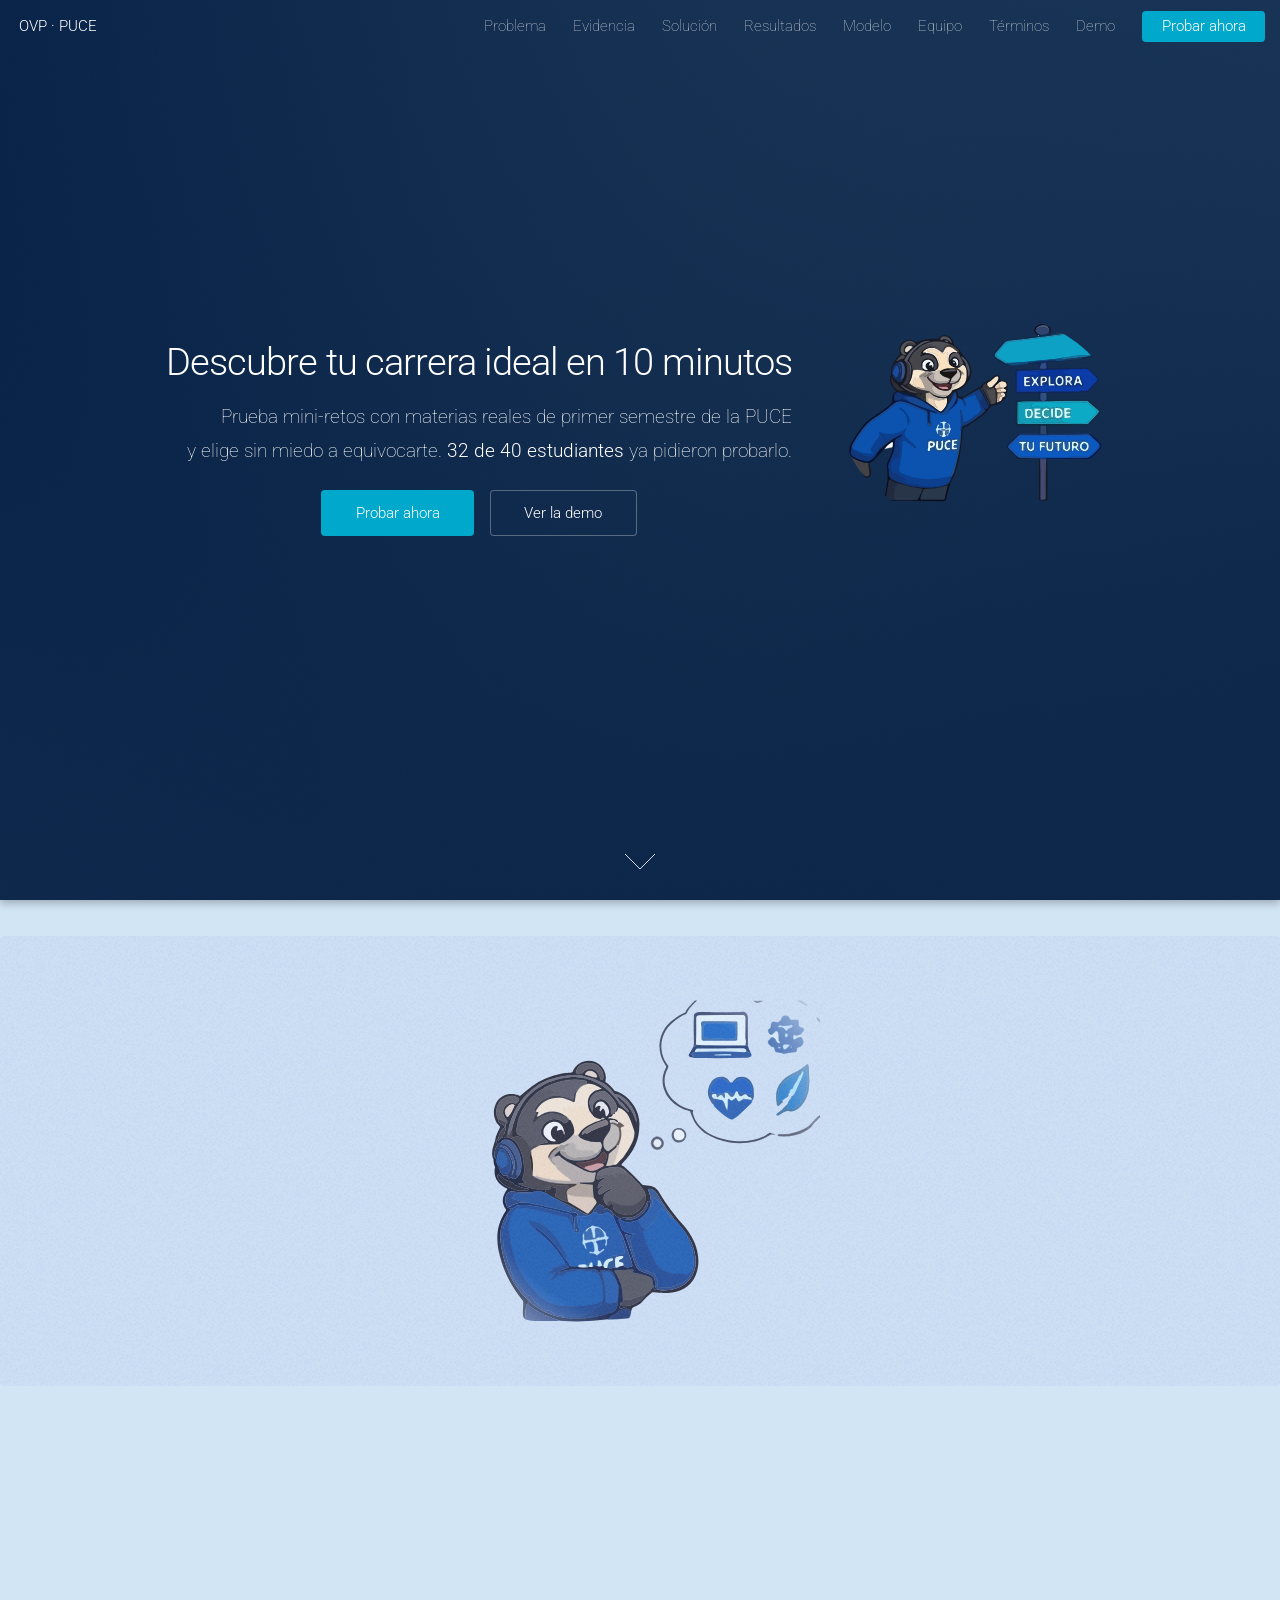
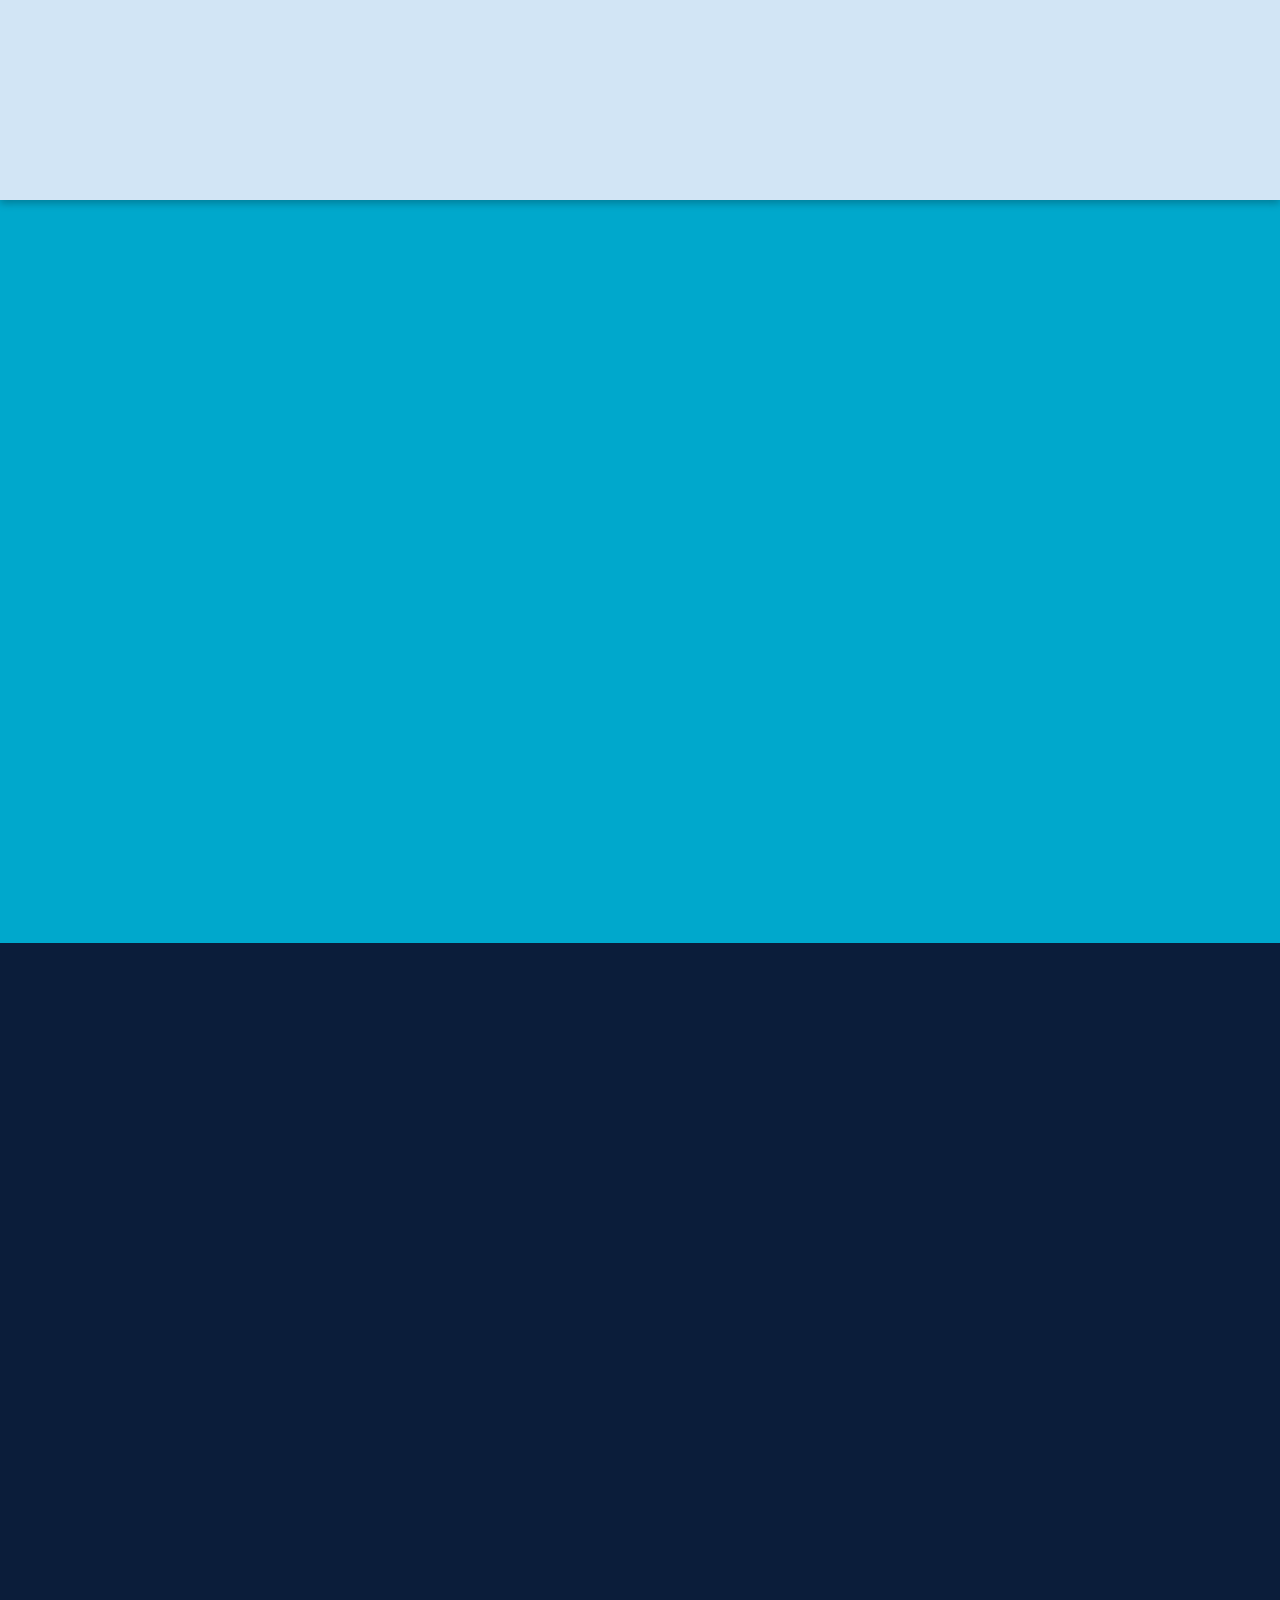
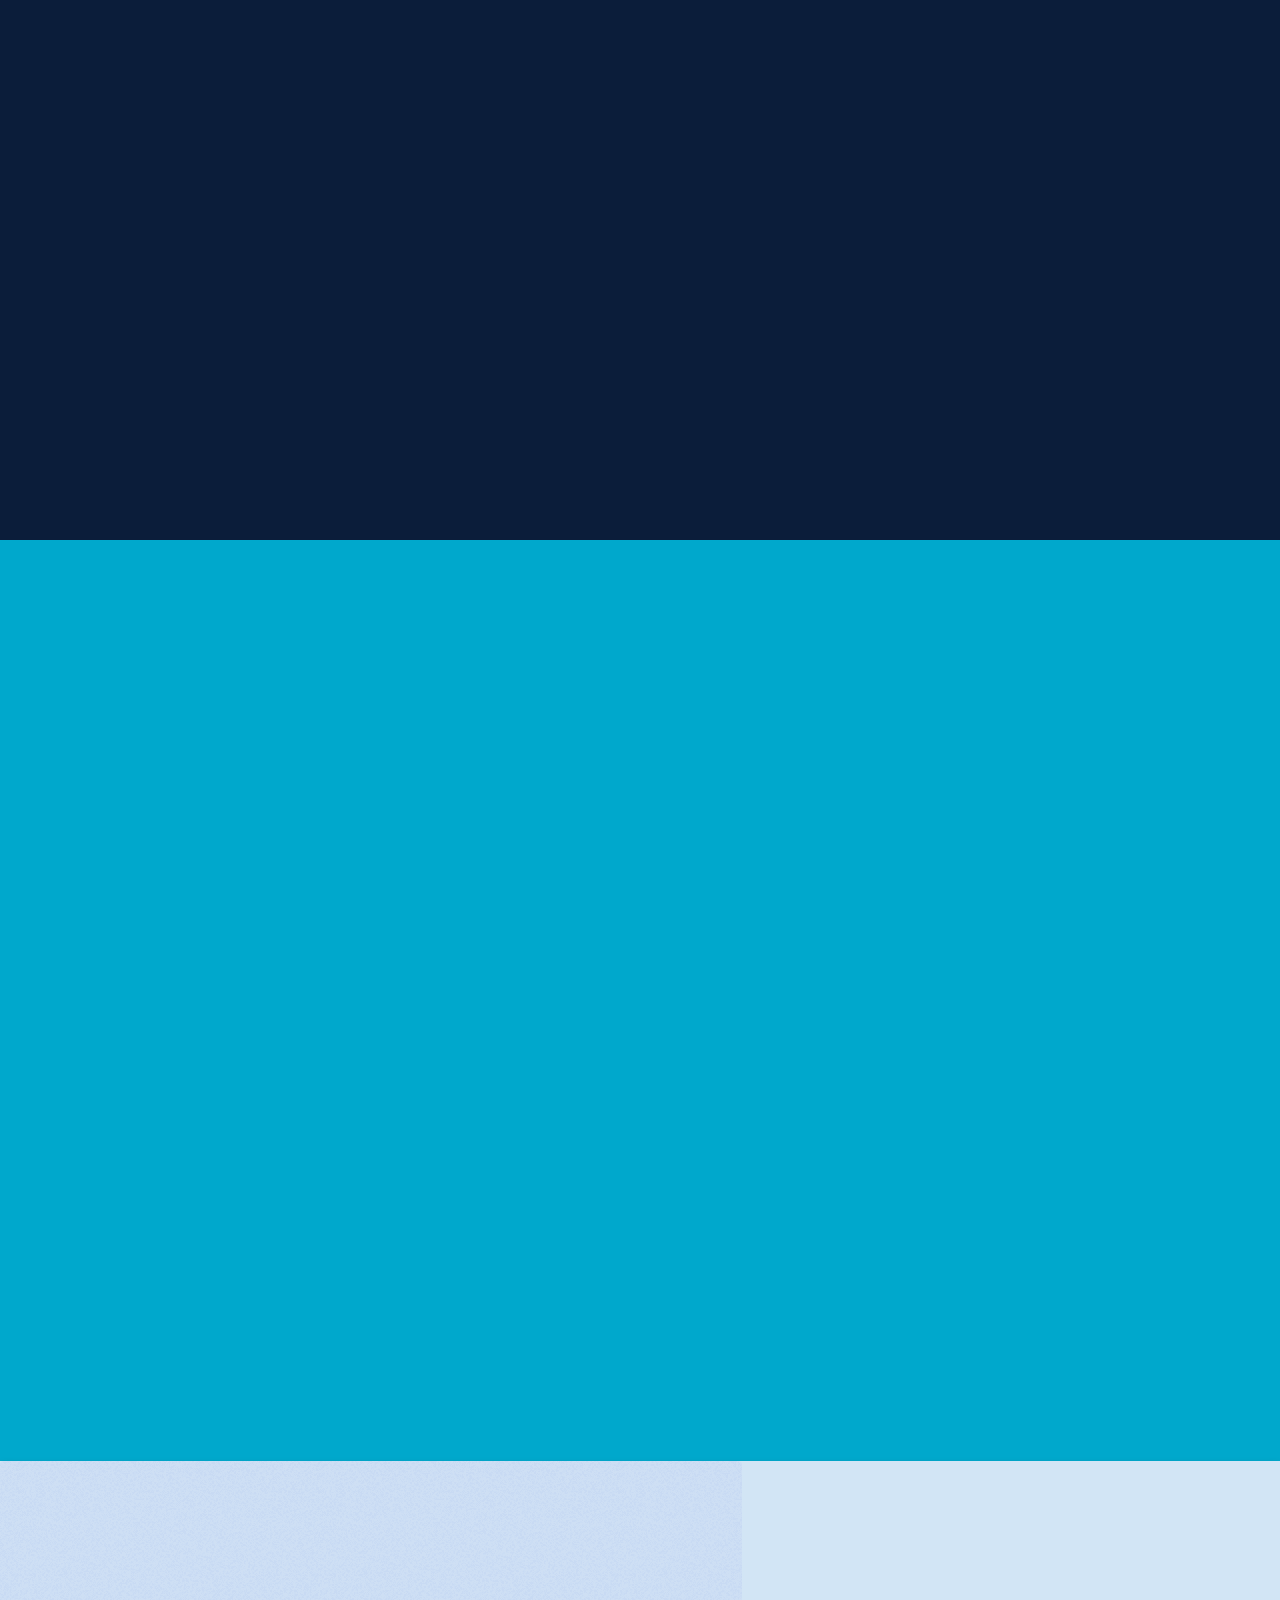
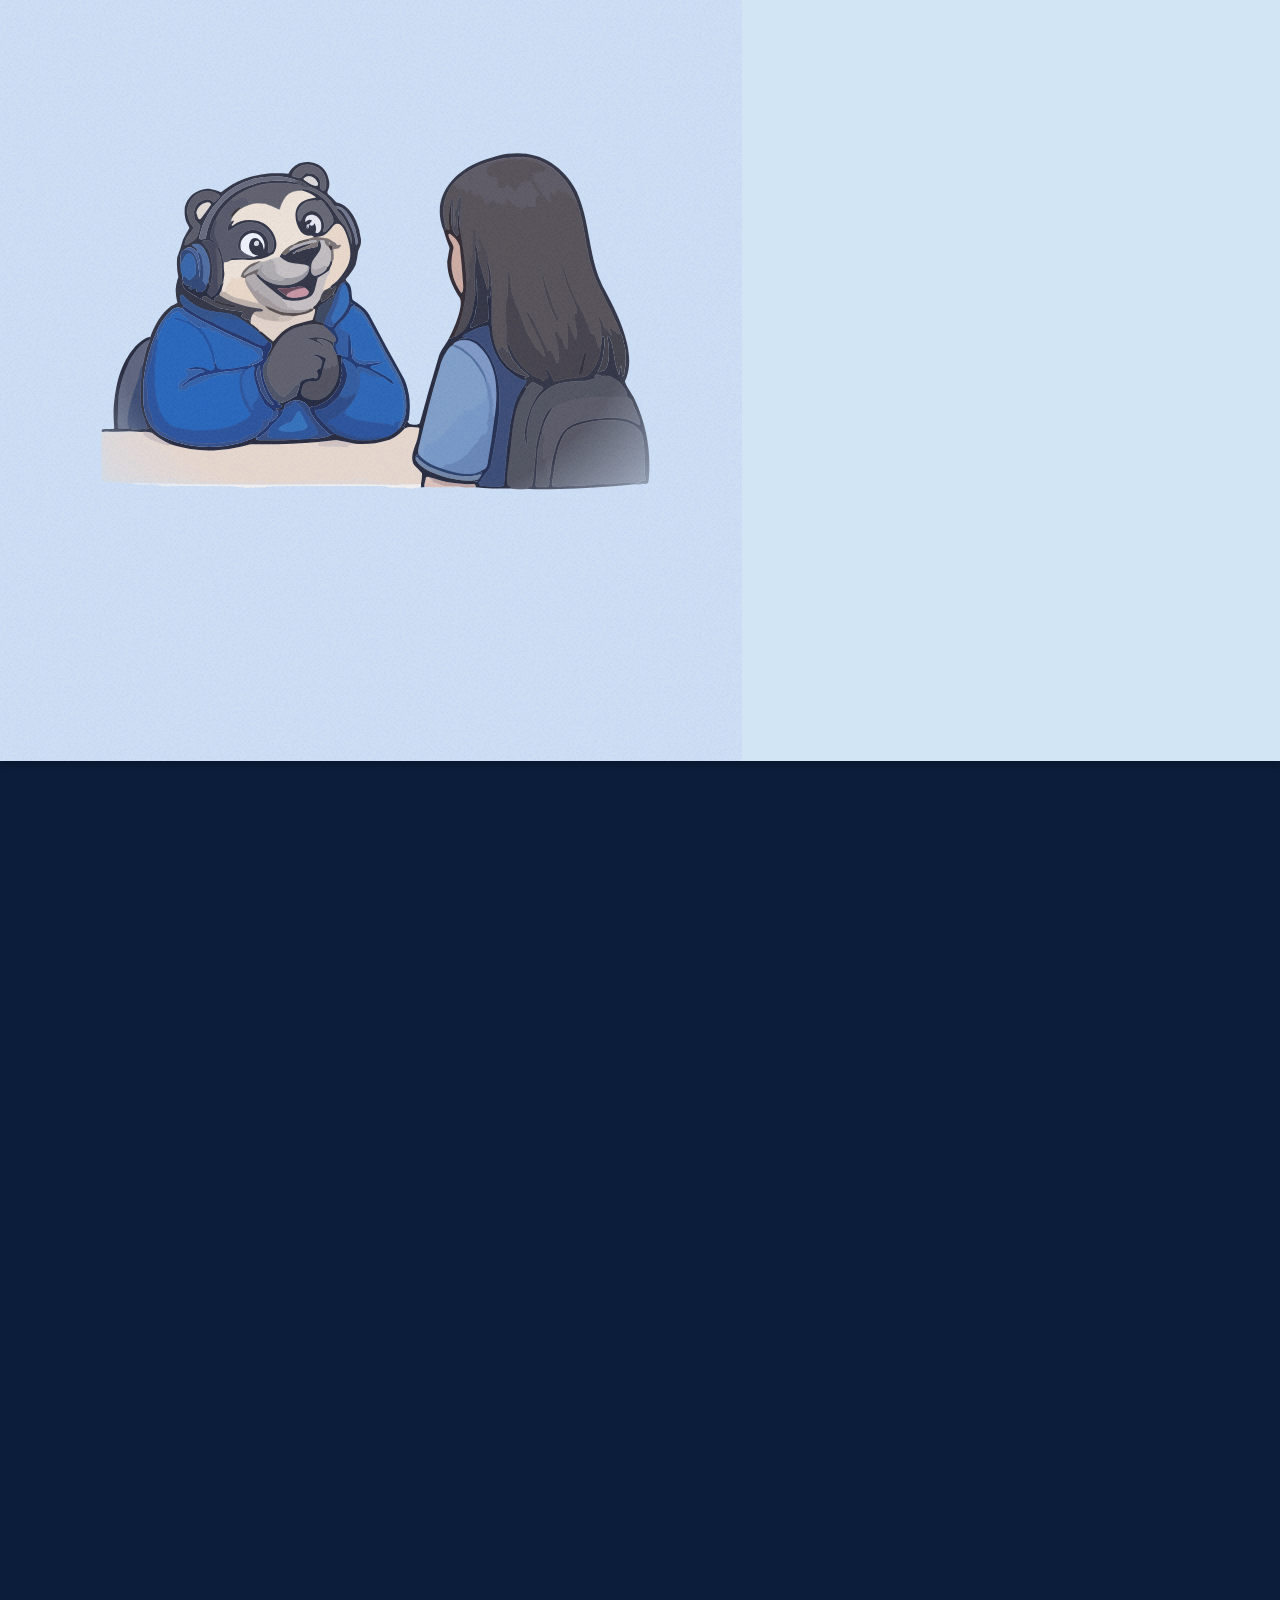
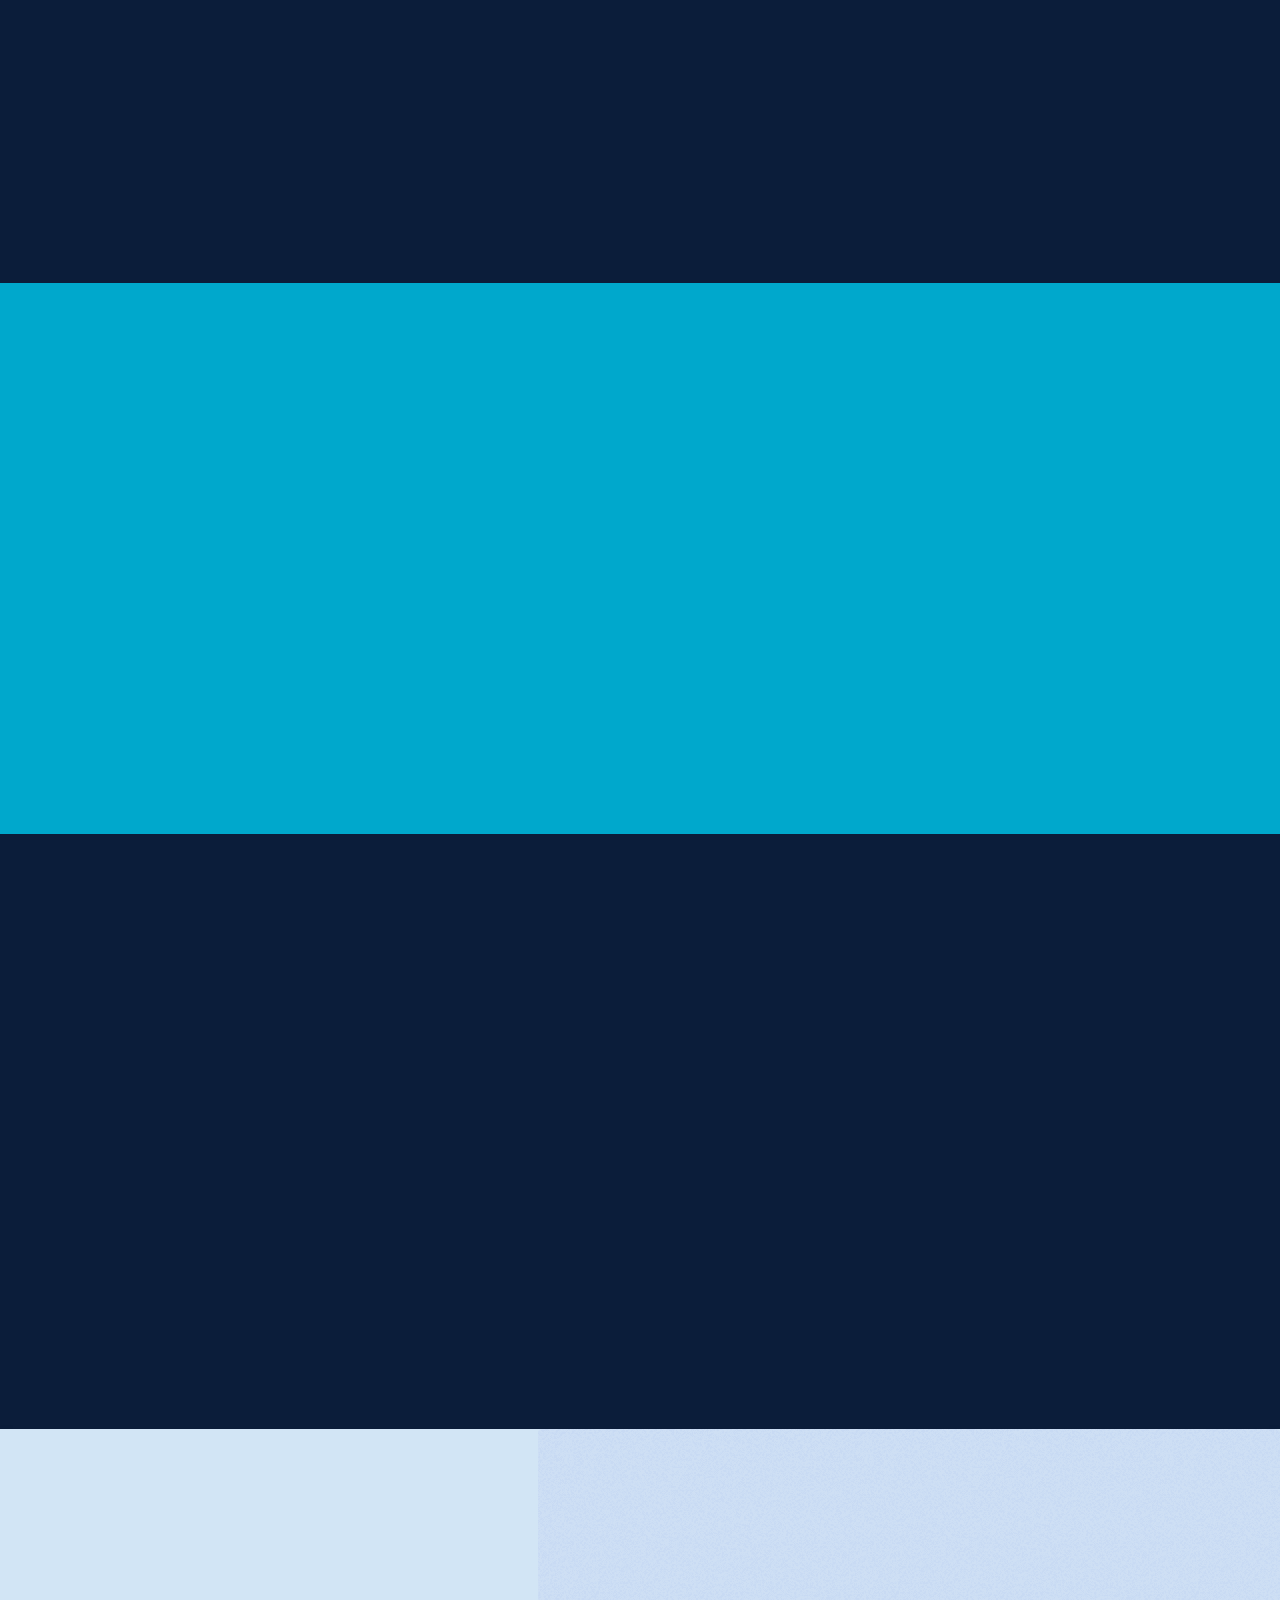
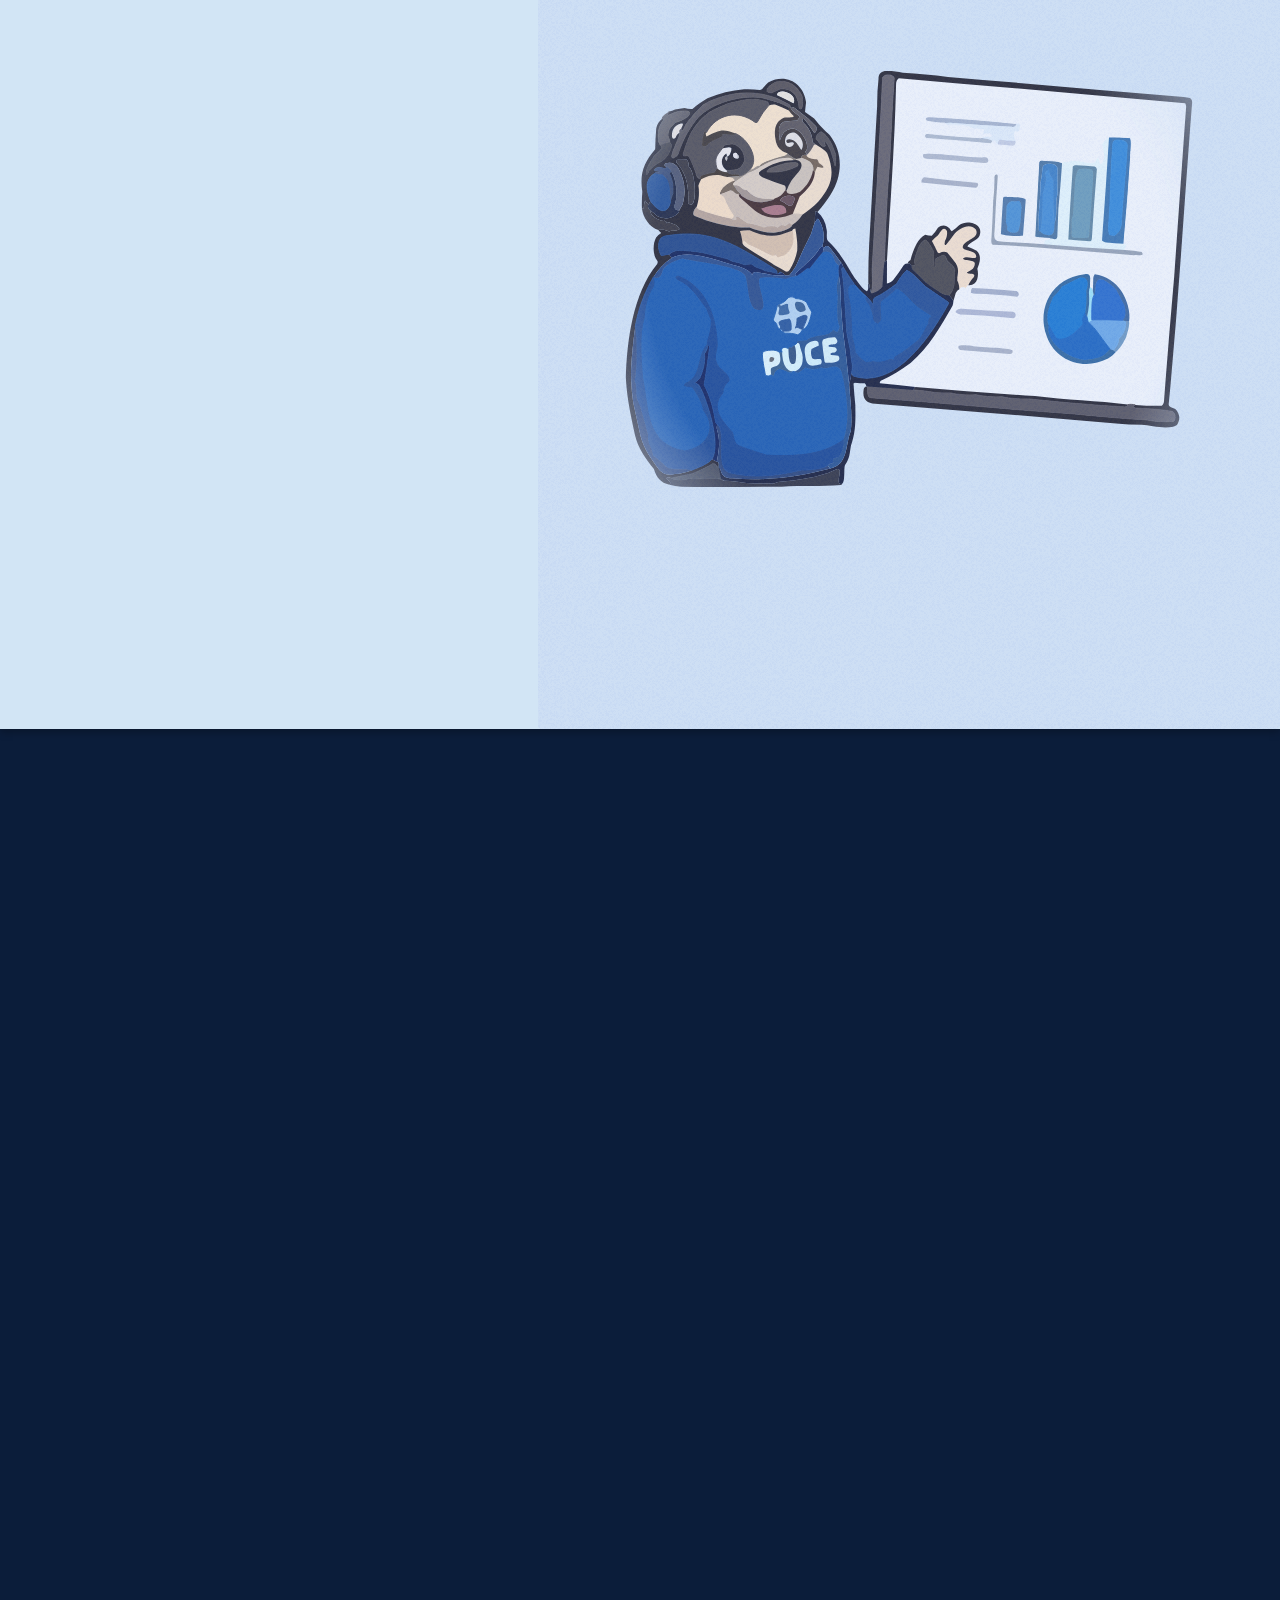
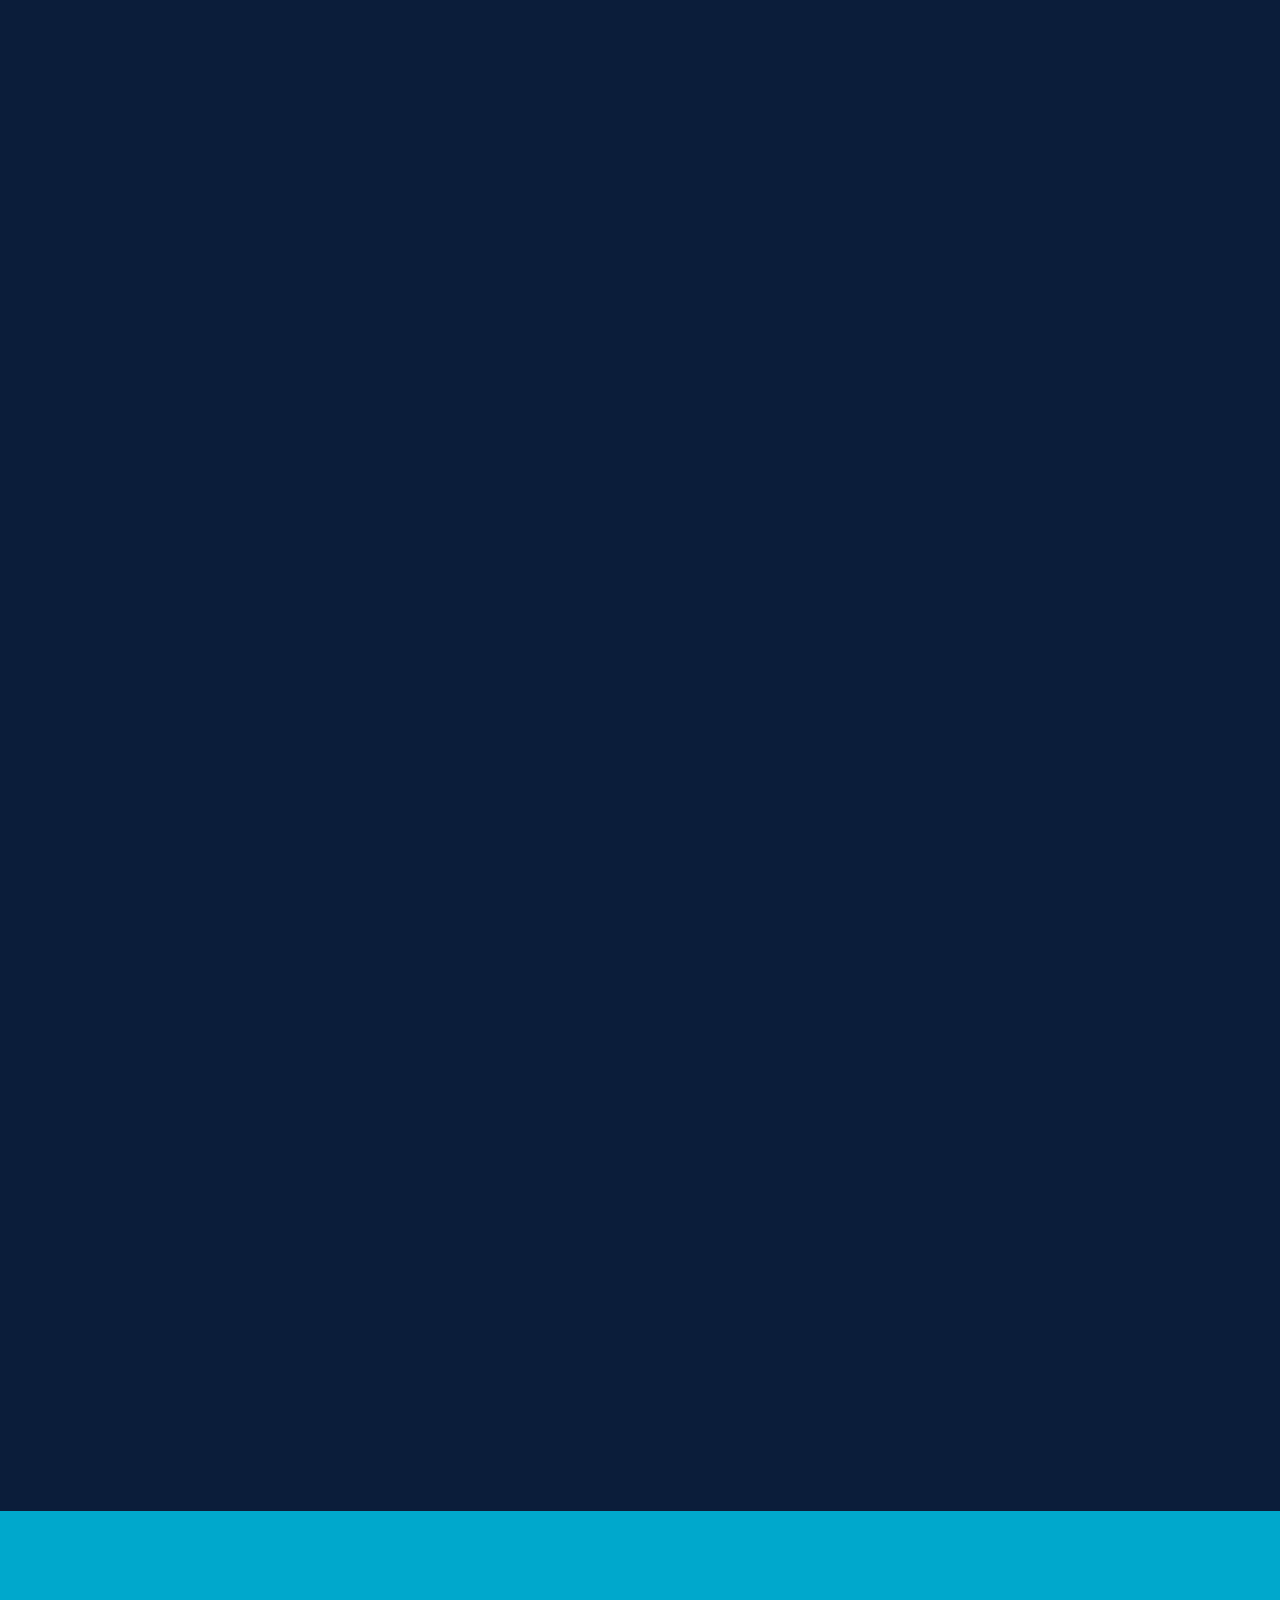
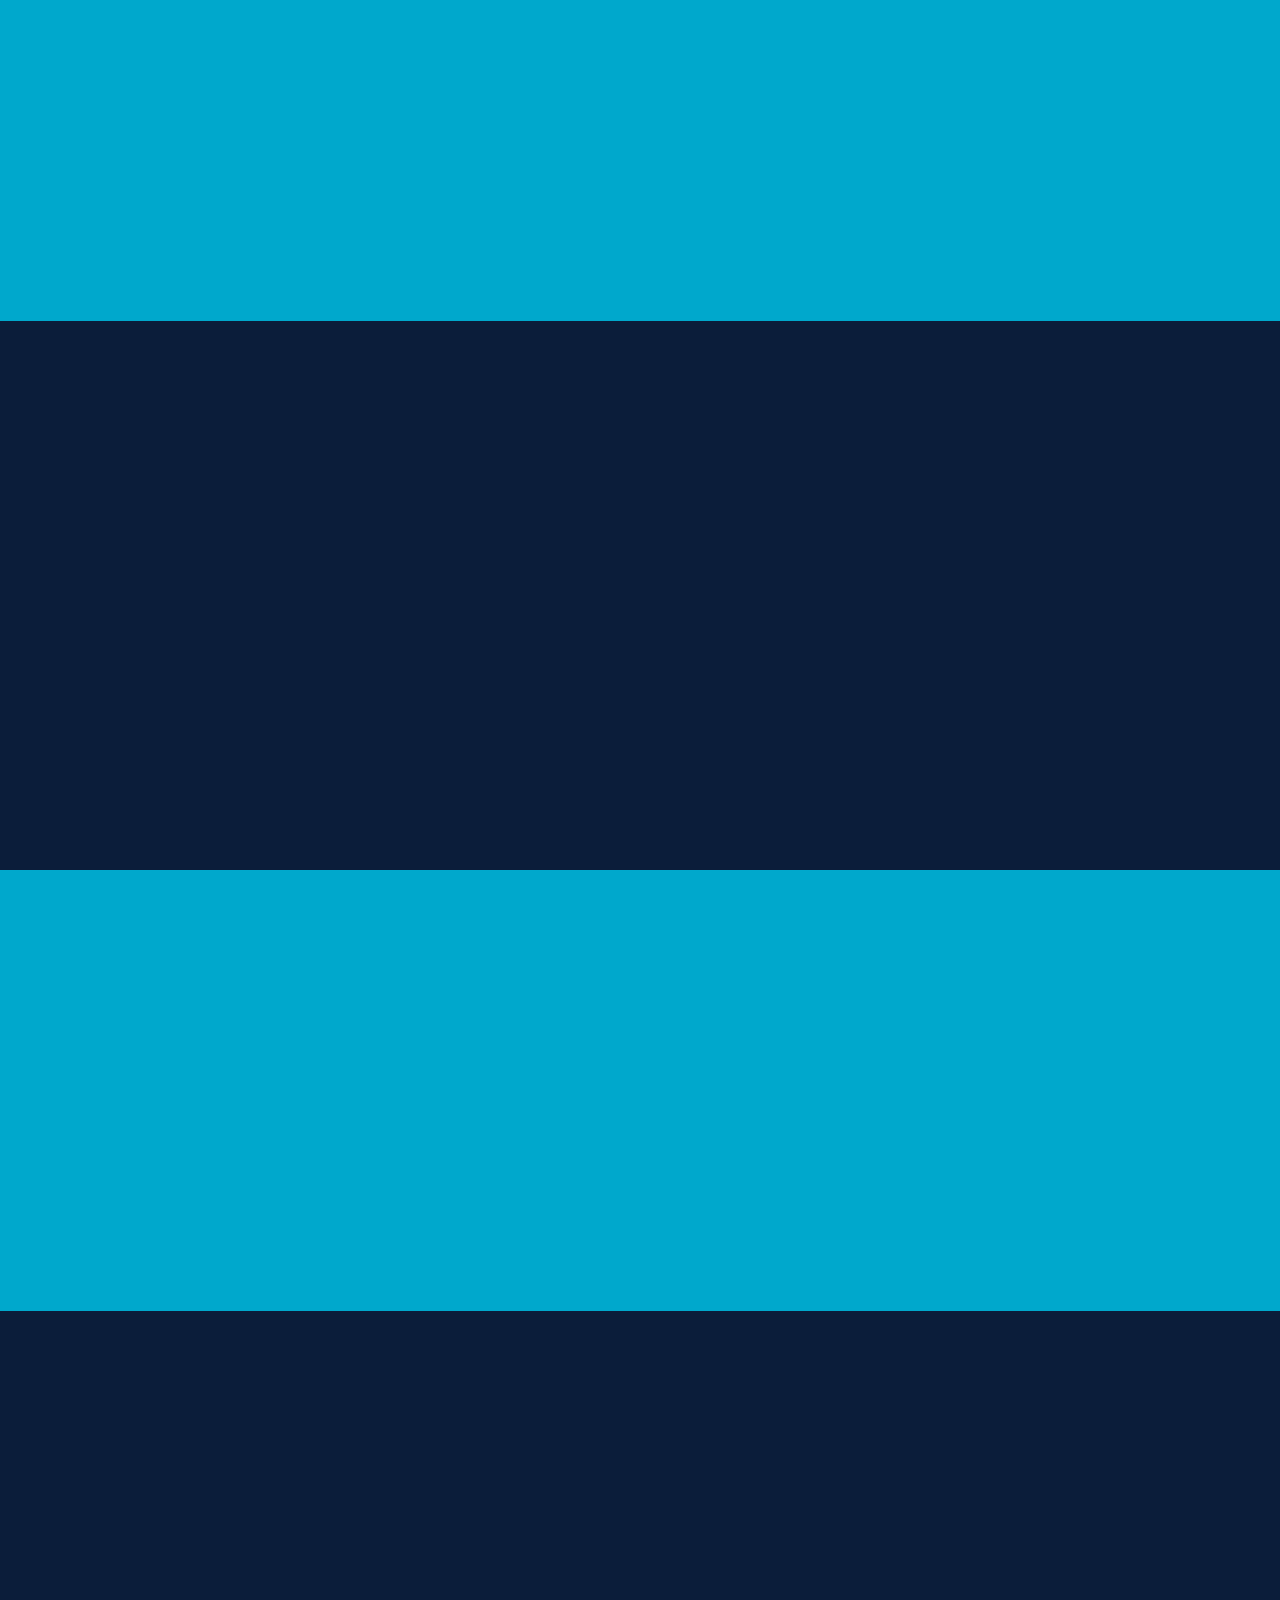
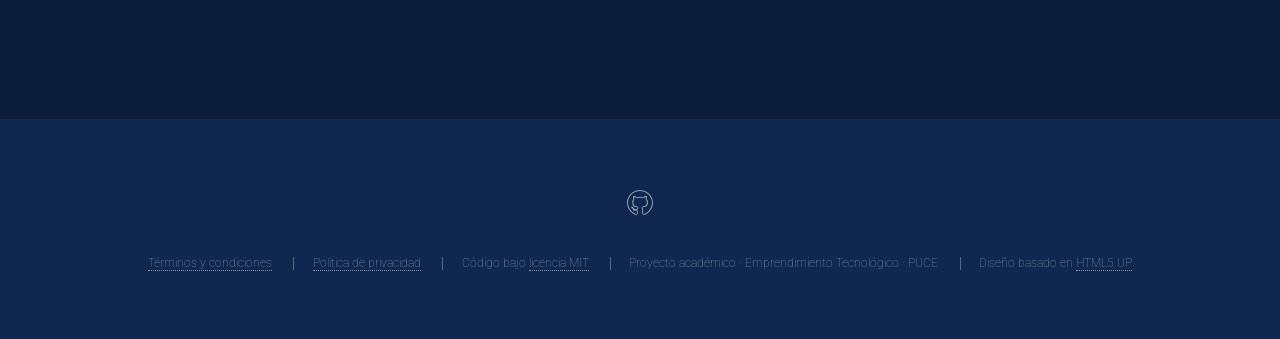
==== commit f713e54b: "Merge pull request #1 from AlejandroFloresLu/politicas-de-privacidad Politicas de privacidad" ====
--- a/index.html
+++ b/index.html
@@ -30,6 +30,7 @@
 							<li><a href="#resultados" class="scrolly">Resultados</a></li>
 							<li><a href="#saas" class="scrolly">Modelo</a></li>
 							<li><a href="#equipo" class="scrolly">Equipo</a></li>
+							<li><a href="#terminos" class="scrolly">Términos</a></li>
 							<li><a href="#demo" class="scrolly">Demo</a></li>
 							<li><a href="https://emprendimiento-mvp.onrender.com/" class="button primary" target="_blank" rel="noopener">Probar ahora</a></li>
 						</ul>
@@ -416,12 +417,26 @@
 					</div>
 				</section>
 
+			<!-- Términos de uso: documento completo en una ruta independiente -->
+				<section id="terminos" class="wrapper style1 special fade-up">
+					<div class="container">
+						<header class="major">
+							<h2>Términos y condiciones de uso</h2>
+							<p>Conoce cómo funciona la plataforma OVP, qué significa el resultado del test y cómo se tratan los datos durante la orientación vocacional.</p>
+						</header>
+						<ul class="actions special">
+							<li><a href="terminos/" class="button primary large">Leer términos y condiciones</a></li>
+						</ul>
+					</div>
+				</section>
+
 			<!-- Pie -->
 				<footer id="footer">
 					<ul class="icons">
 						<li><a href="https://github.com/LizzuDev/emprendimiento-mvp" class="icon brands alt fa-github" target="_blank" rel="noopener"><span class="label">GitHub</span></a></li>
 					</ul>
 					<ul class="copyright">
+						<li><a href="terminos/">Términos y condiciones</a></li>
 						<li><a href="privacidad.html">Política de privacidad</a></li>
 						<li>Código bajo <a href="https://github.com/LizzuDev/emprendimiento-mvp/blob/main/LICENSE" target="_blank" rel="noopener">licencia MIT</a></li>
 						<li>Proyecto académico · Emprendimiento Tecnológico · PUCE</li>
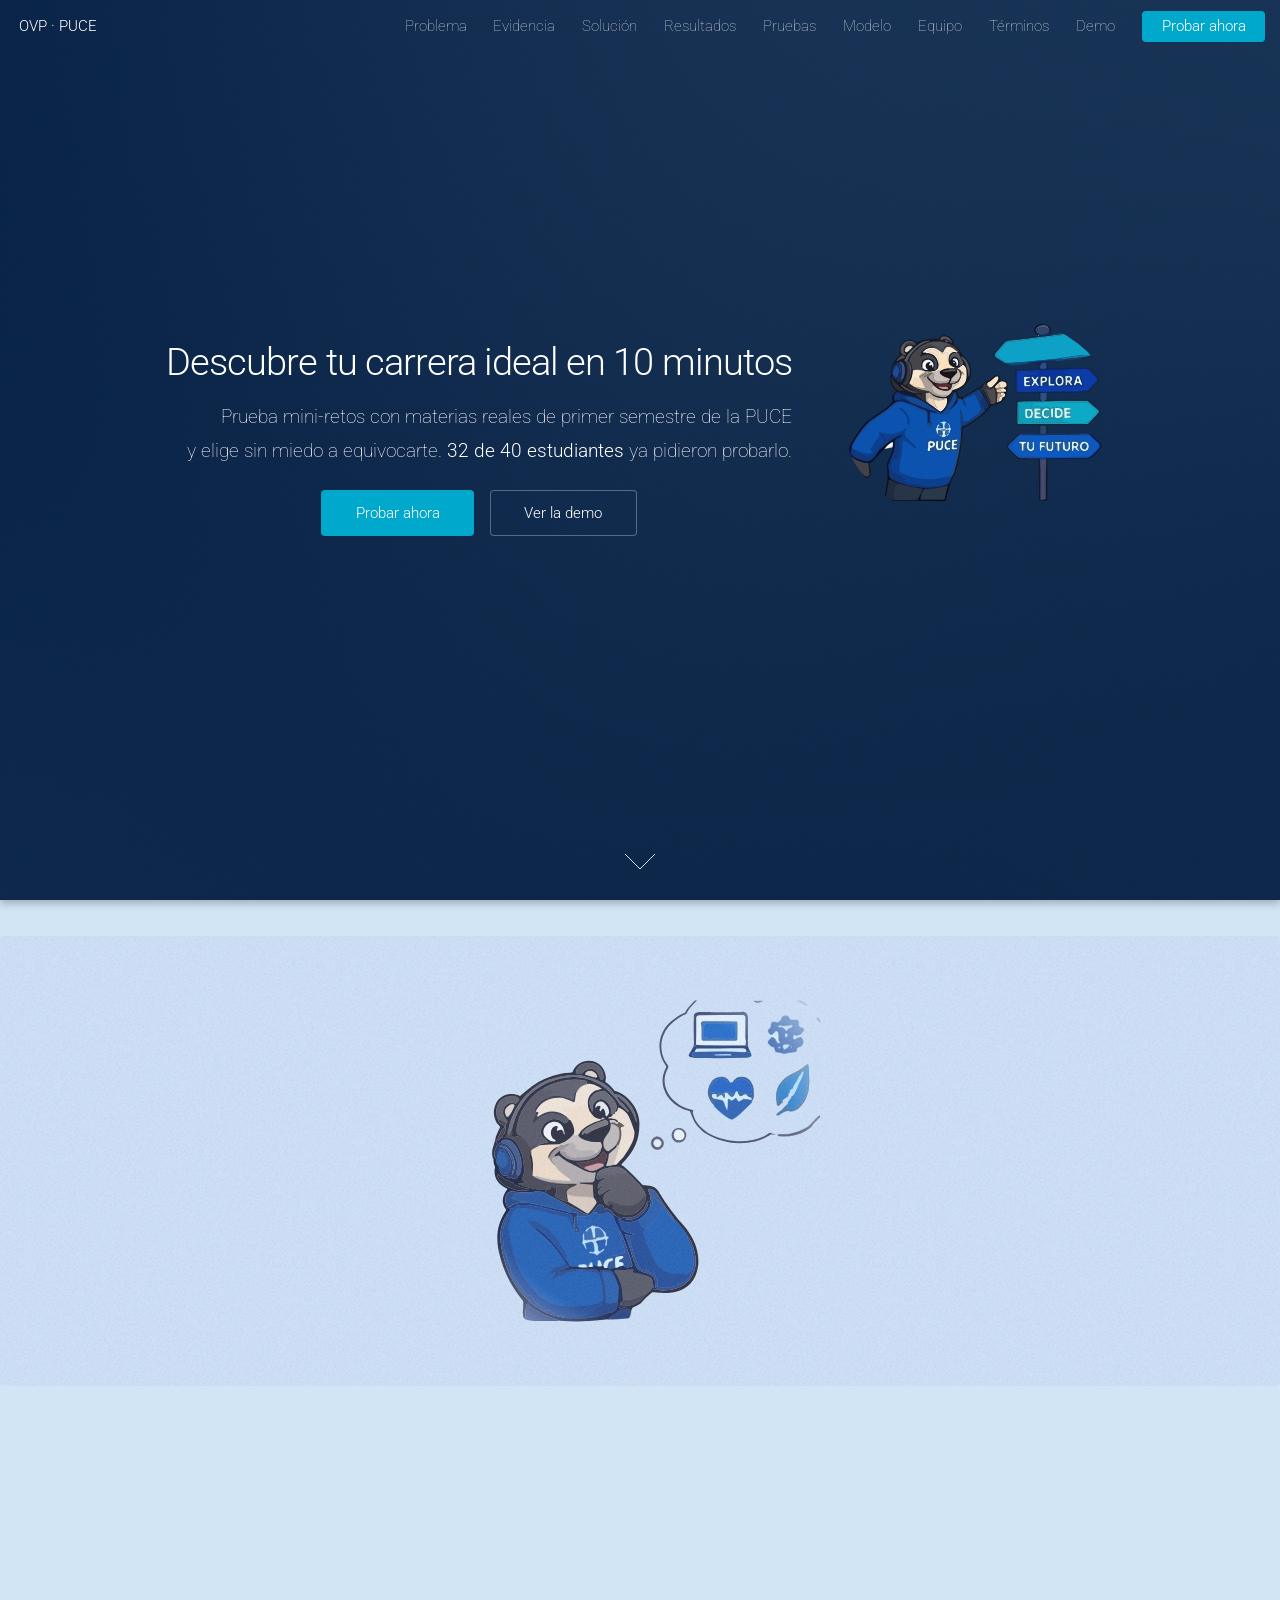
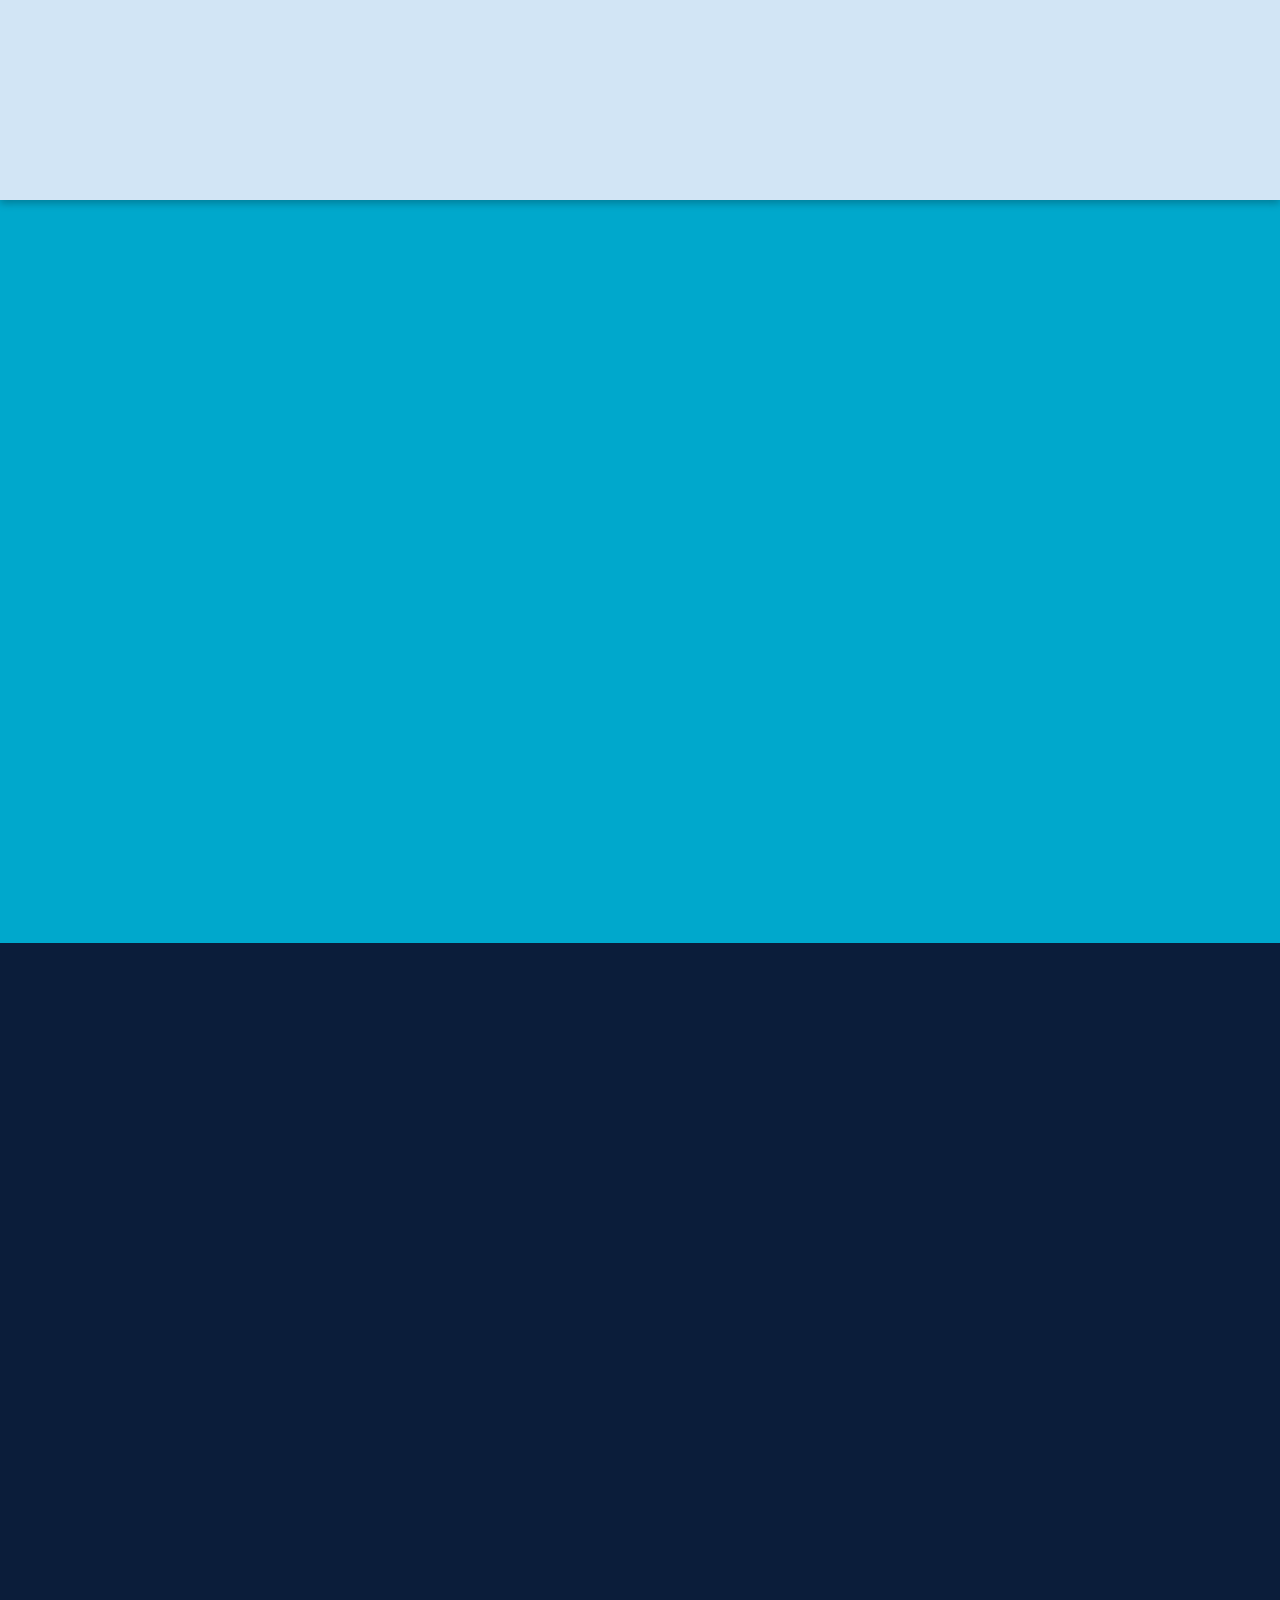
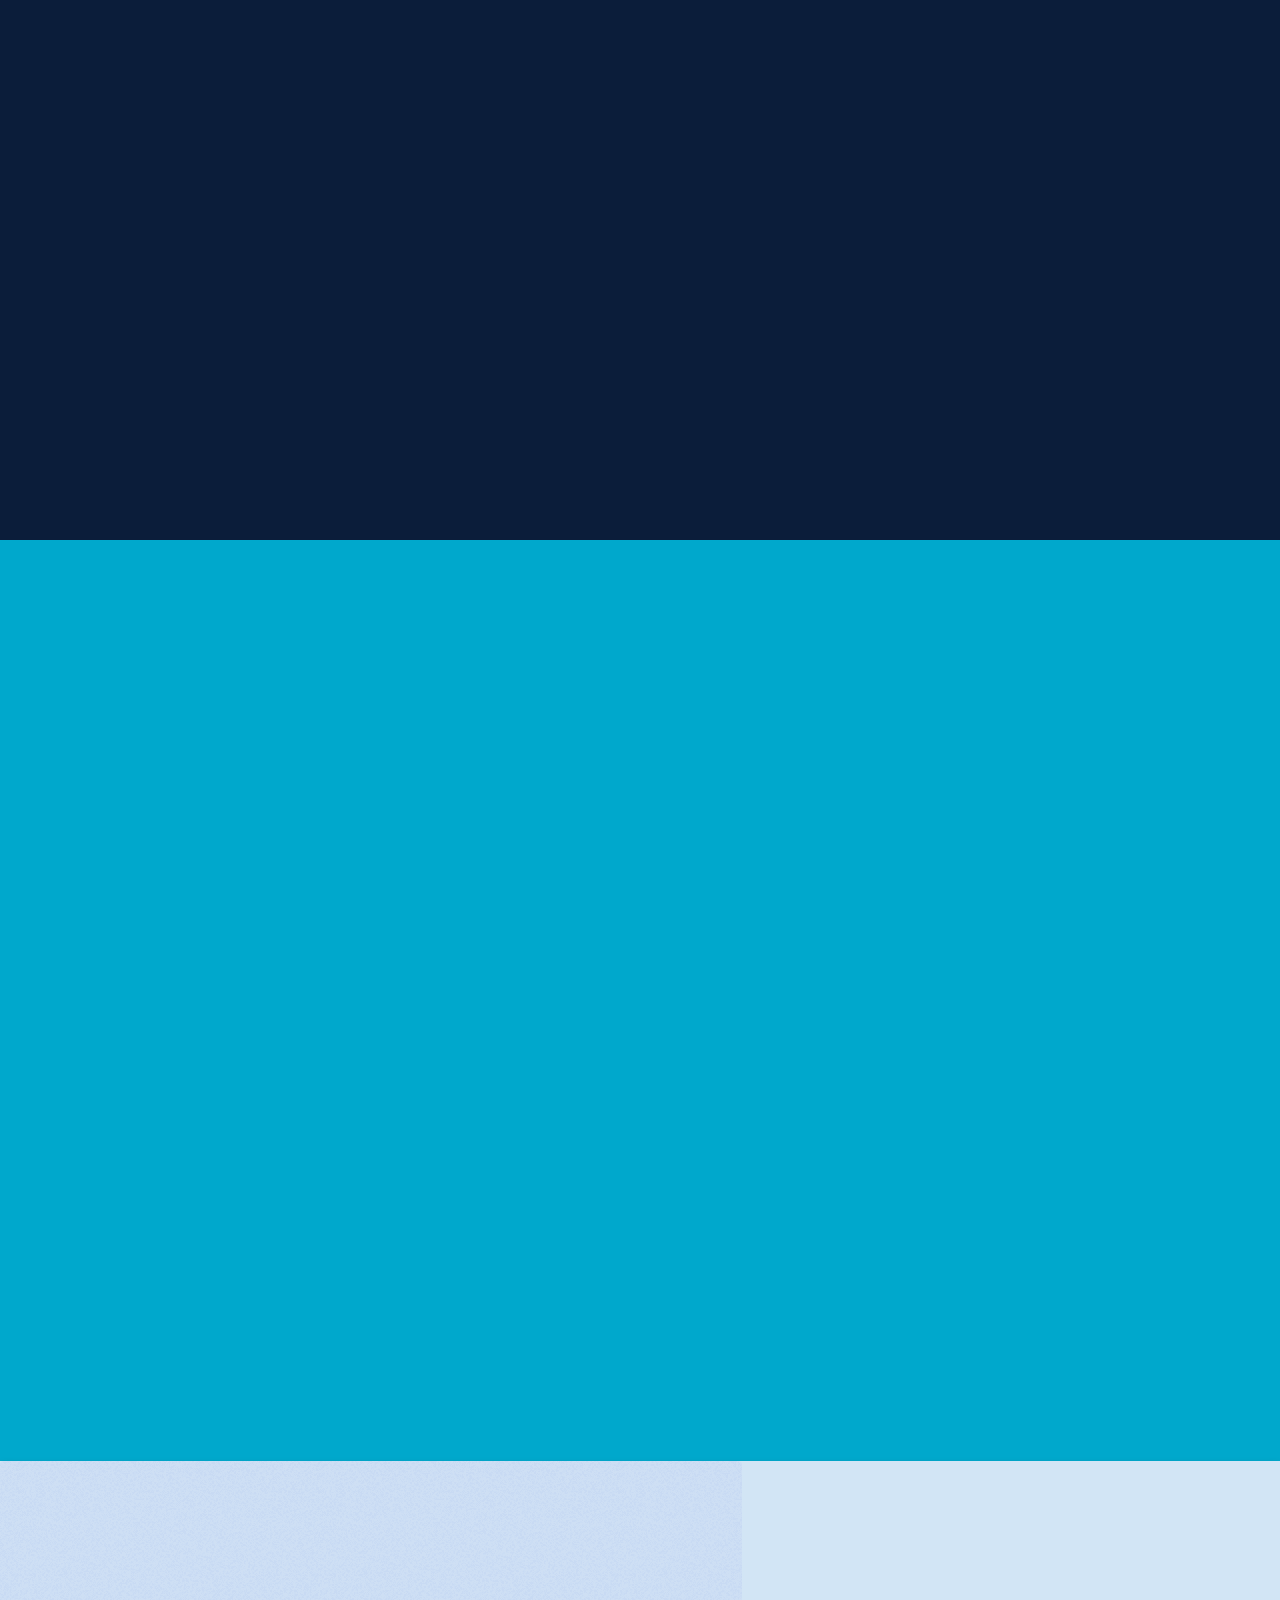
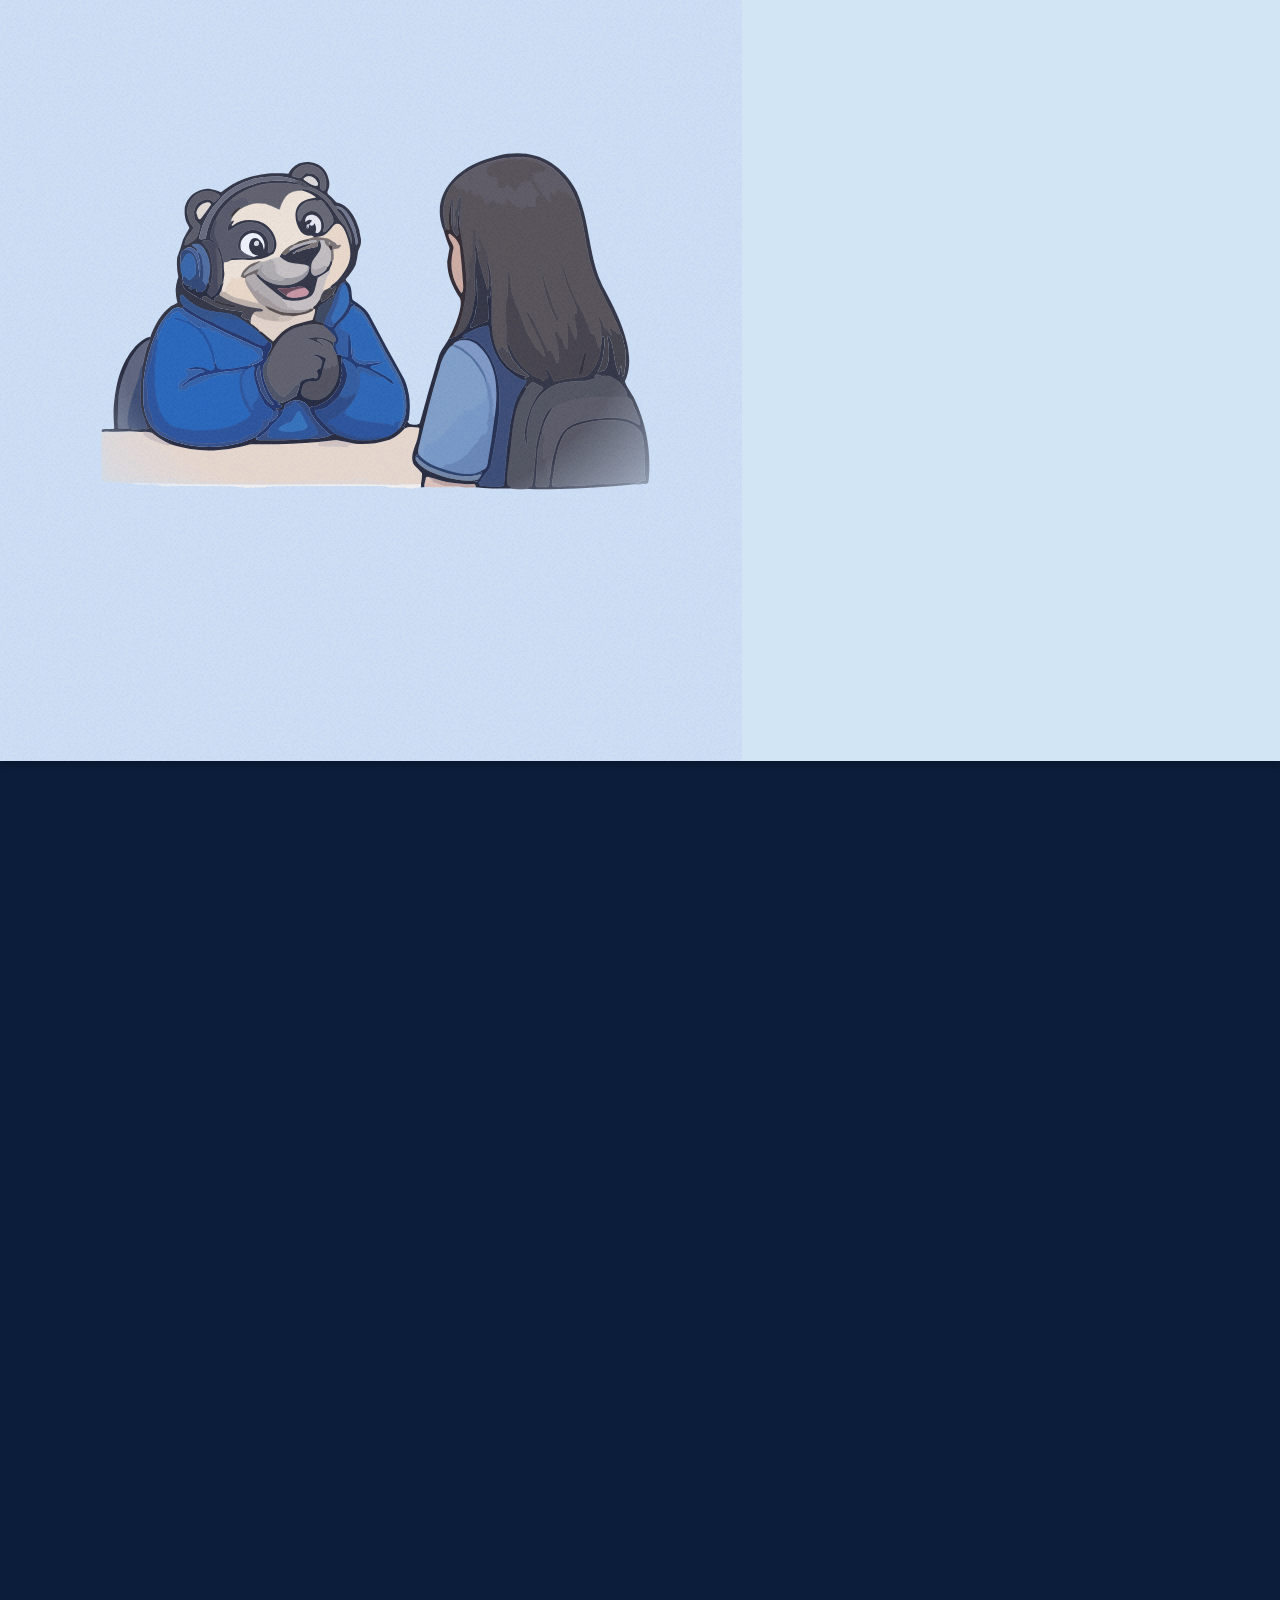
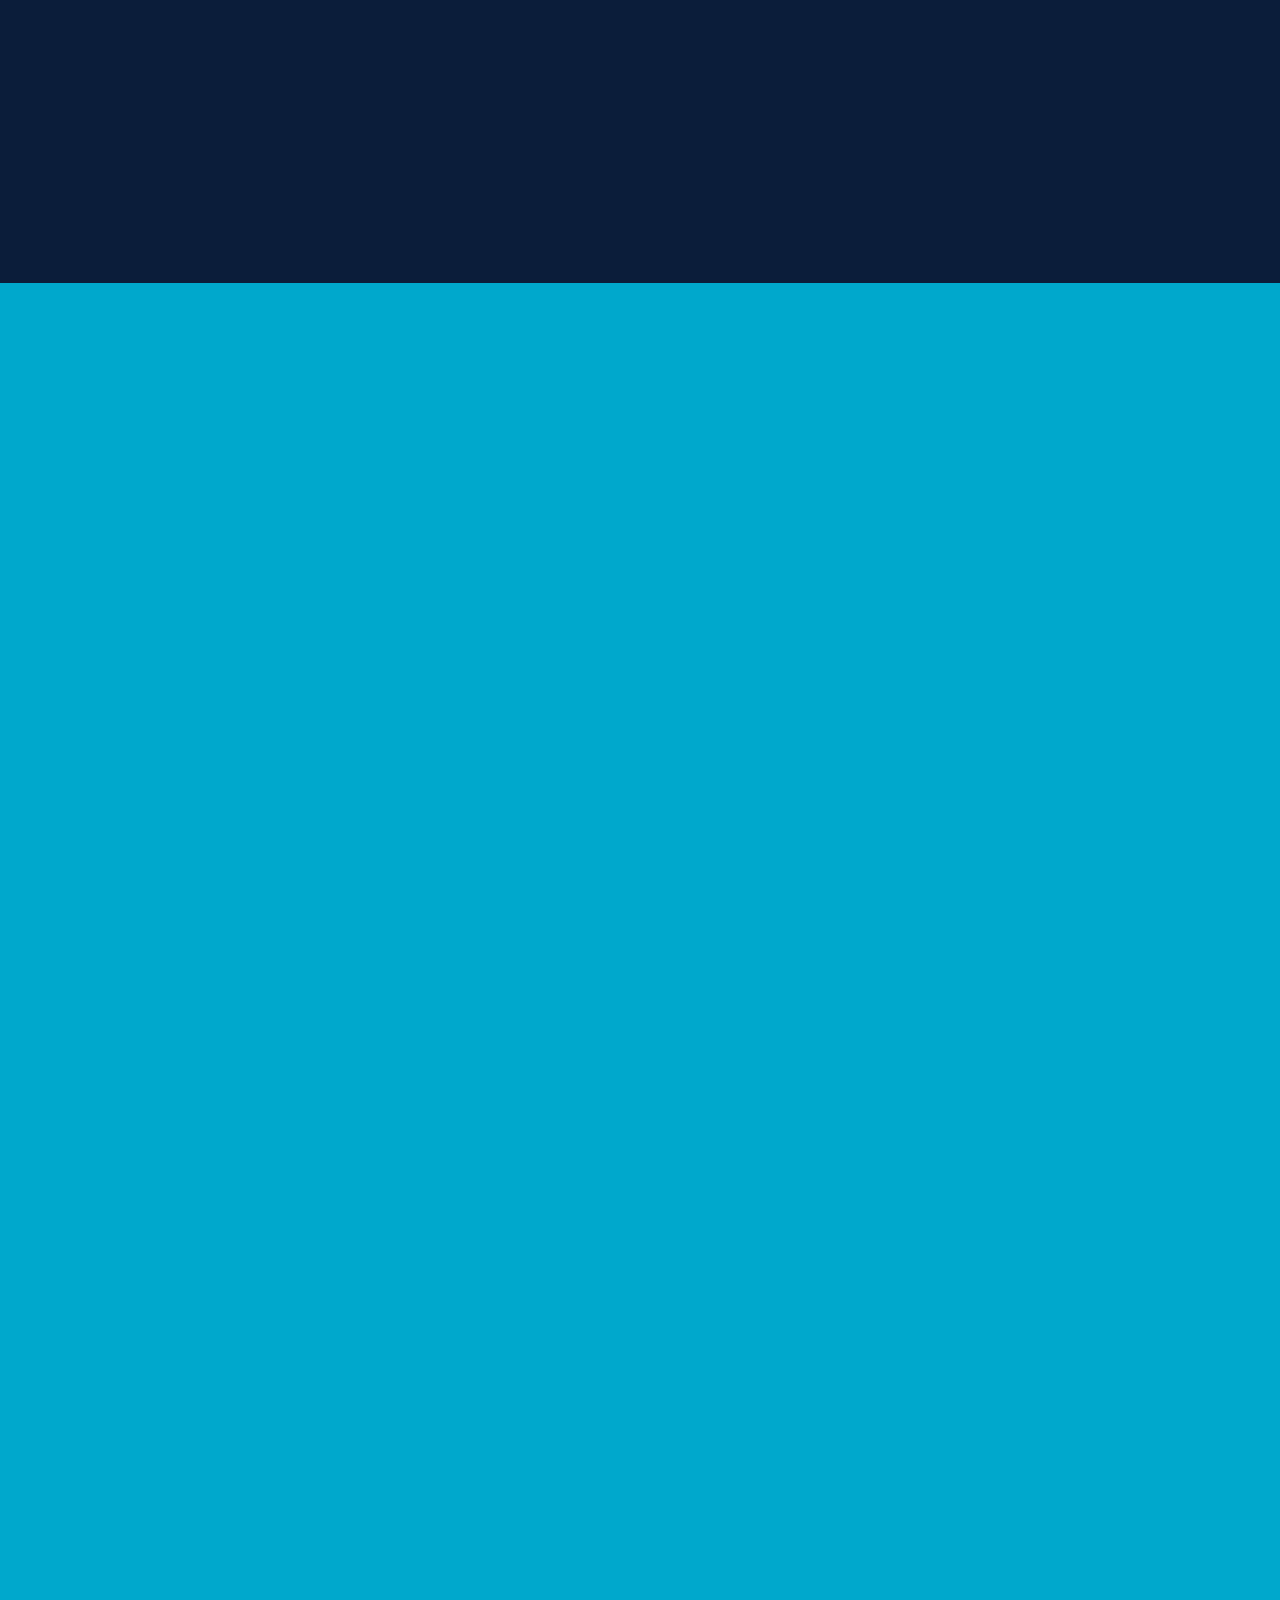
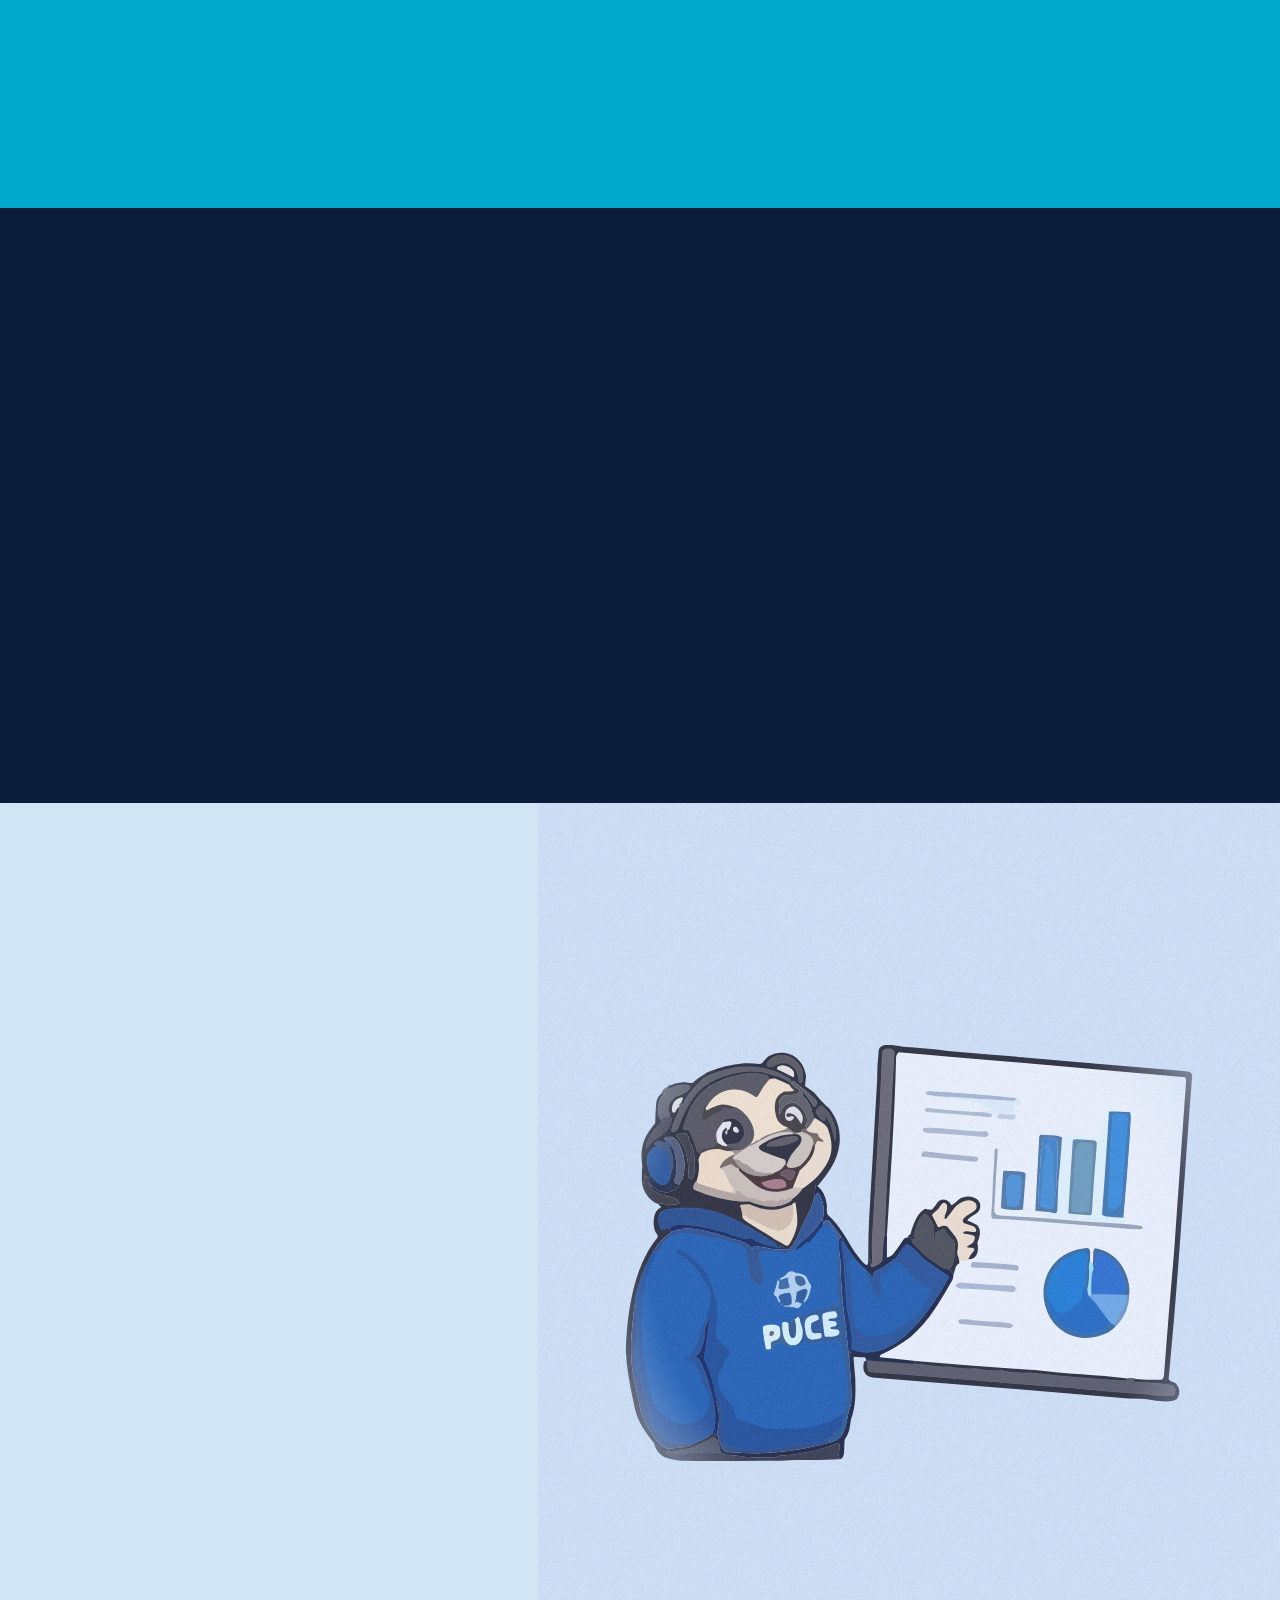
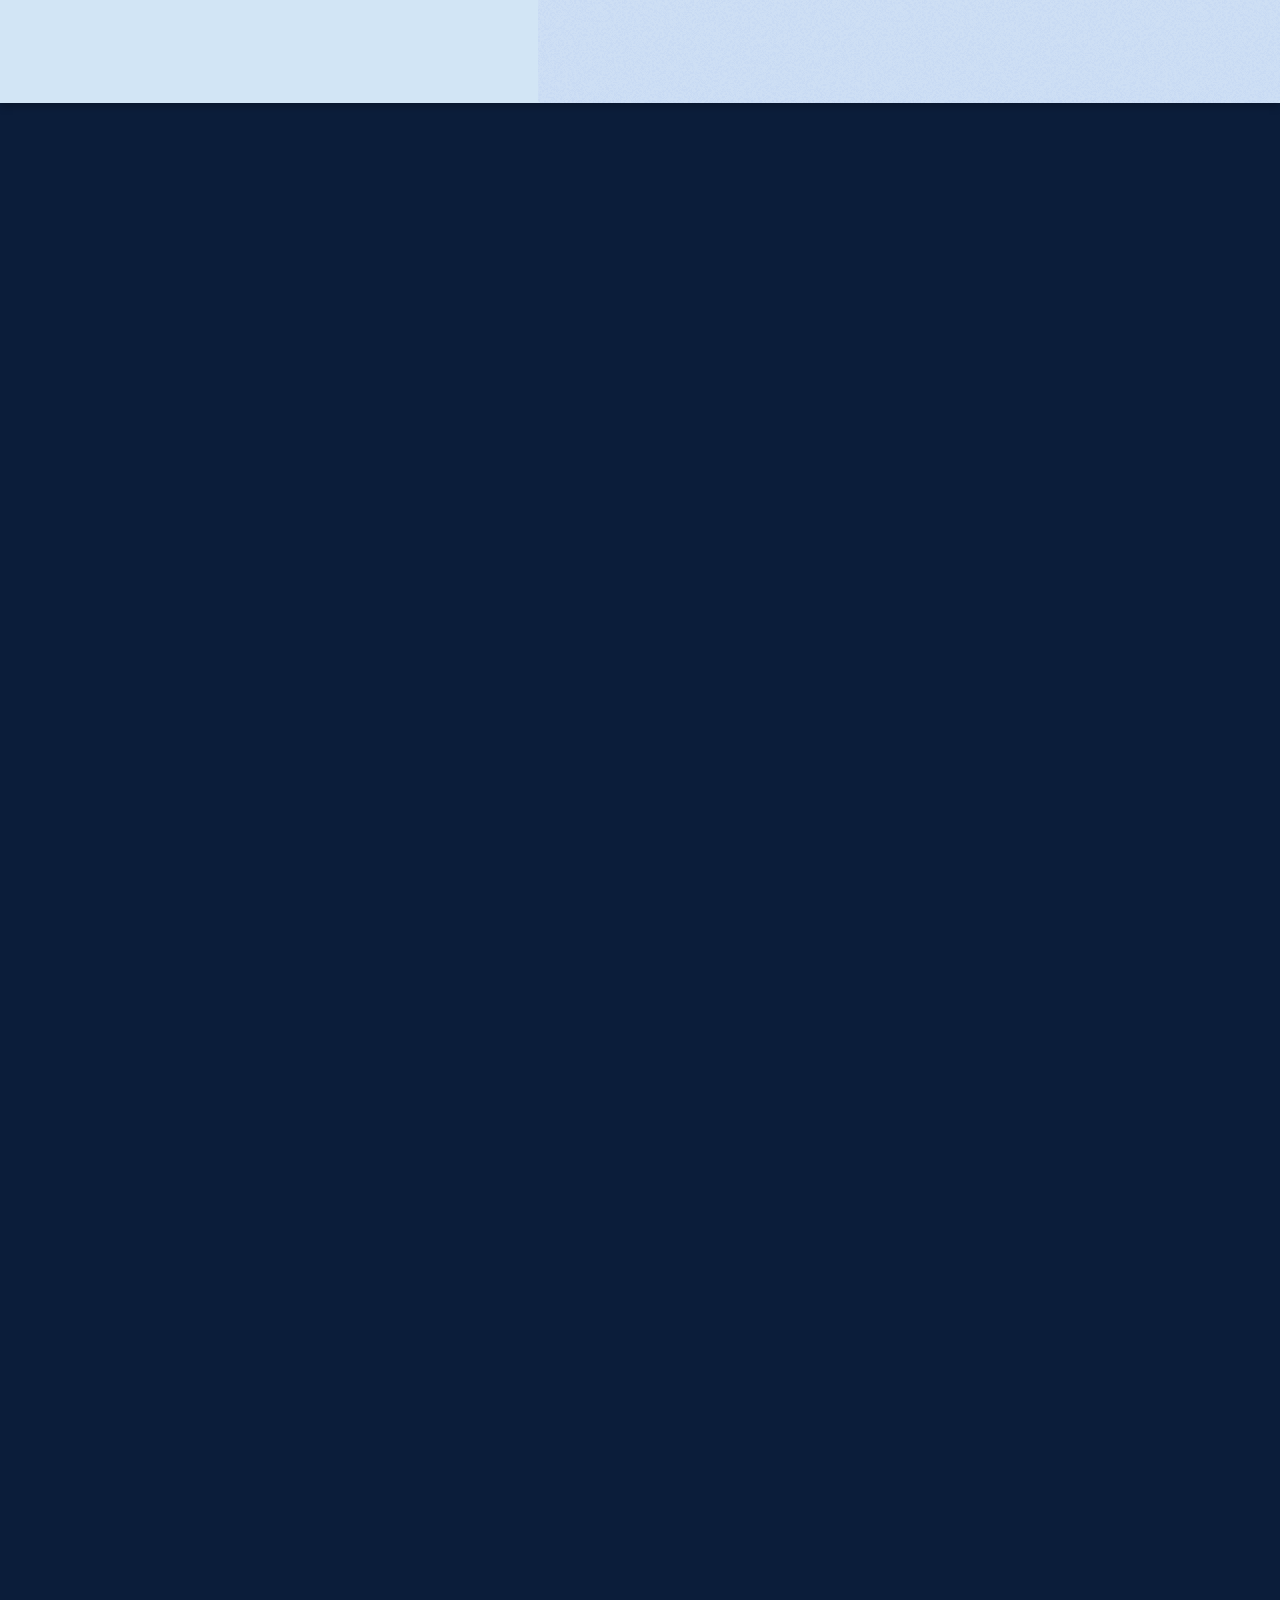
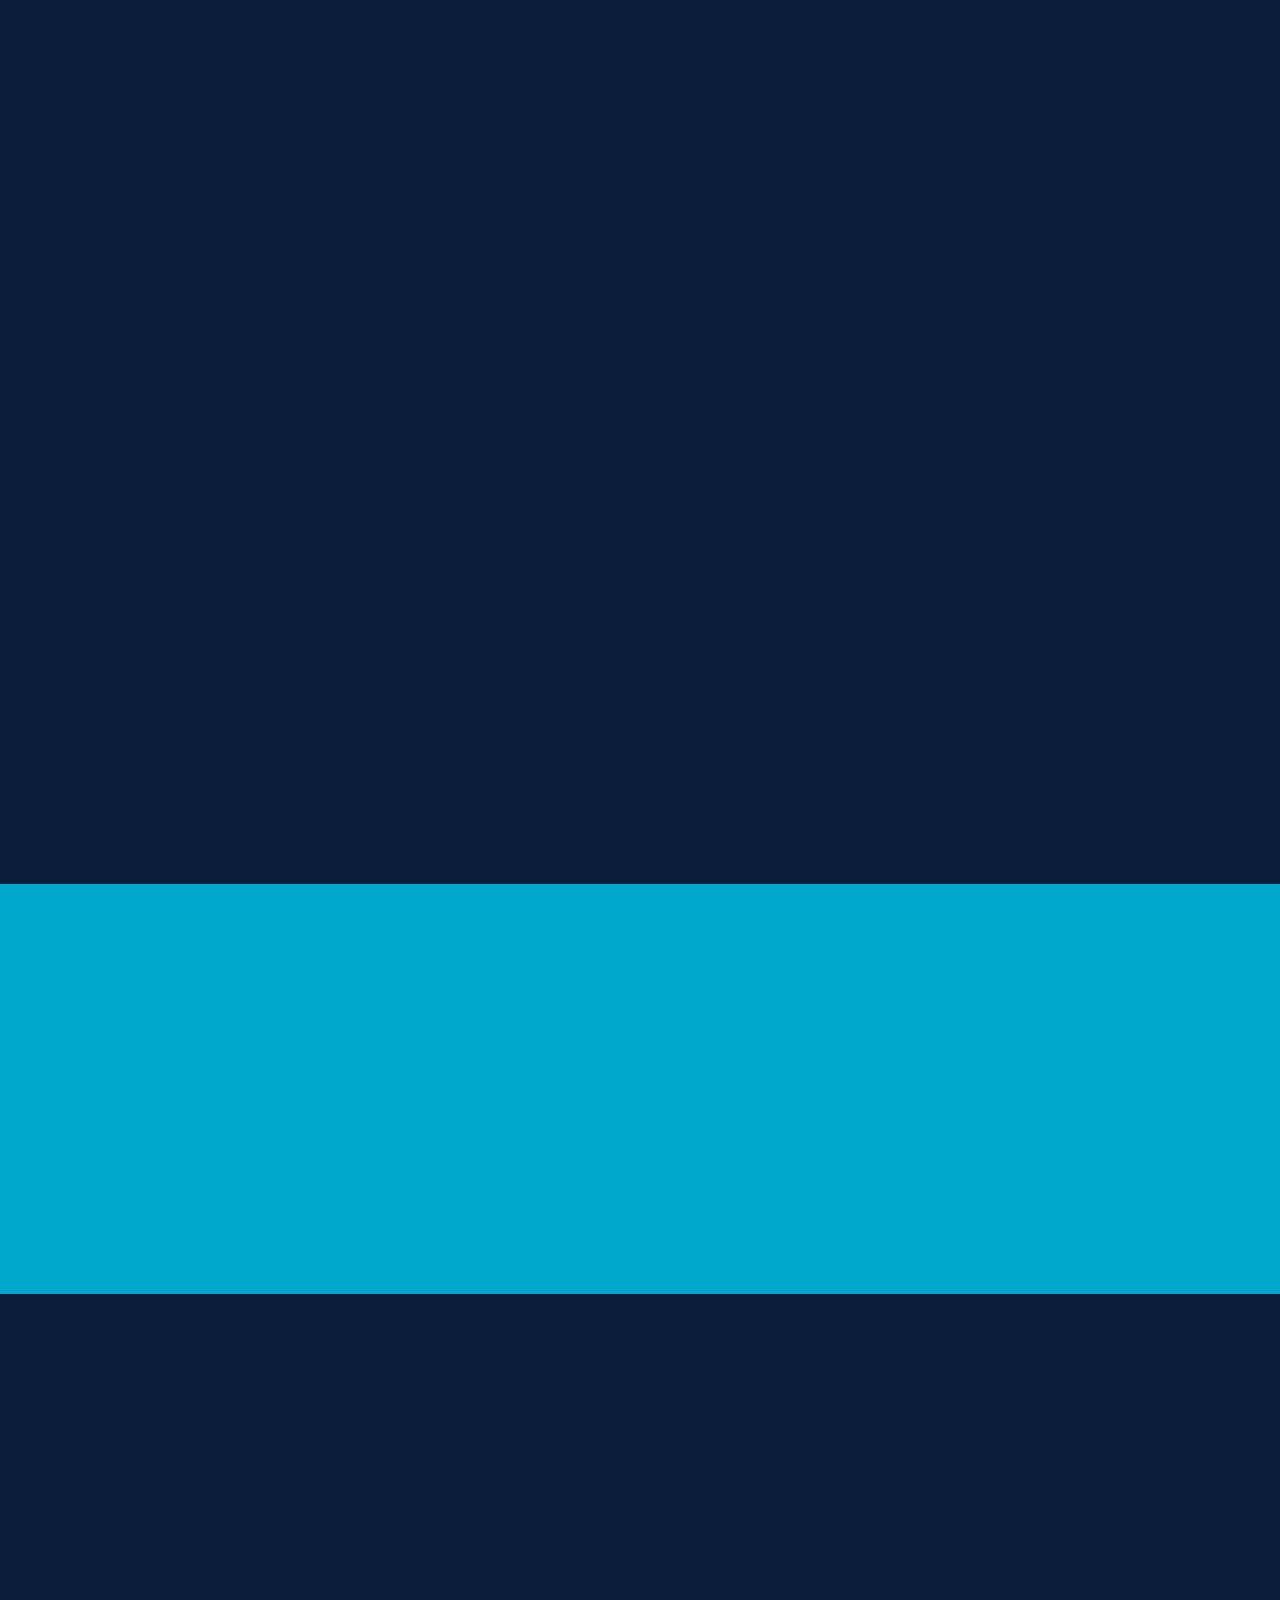
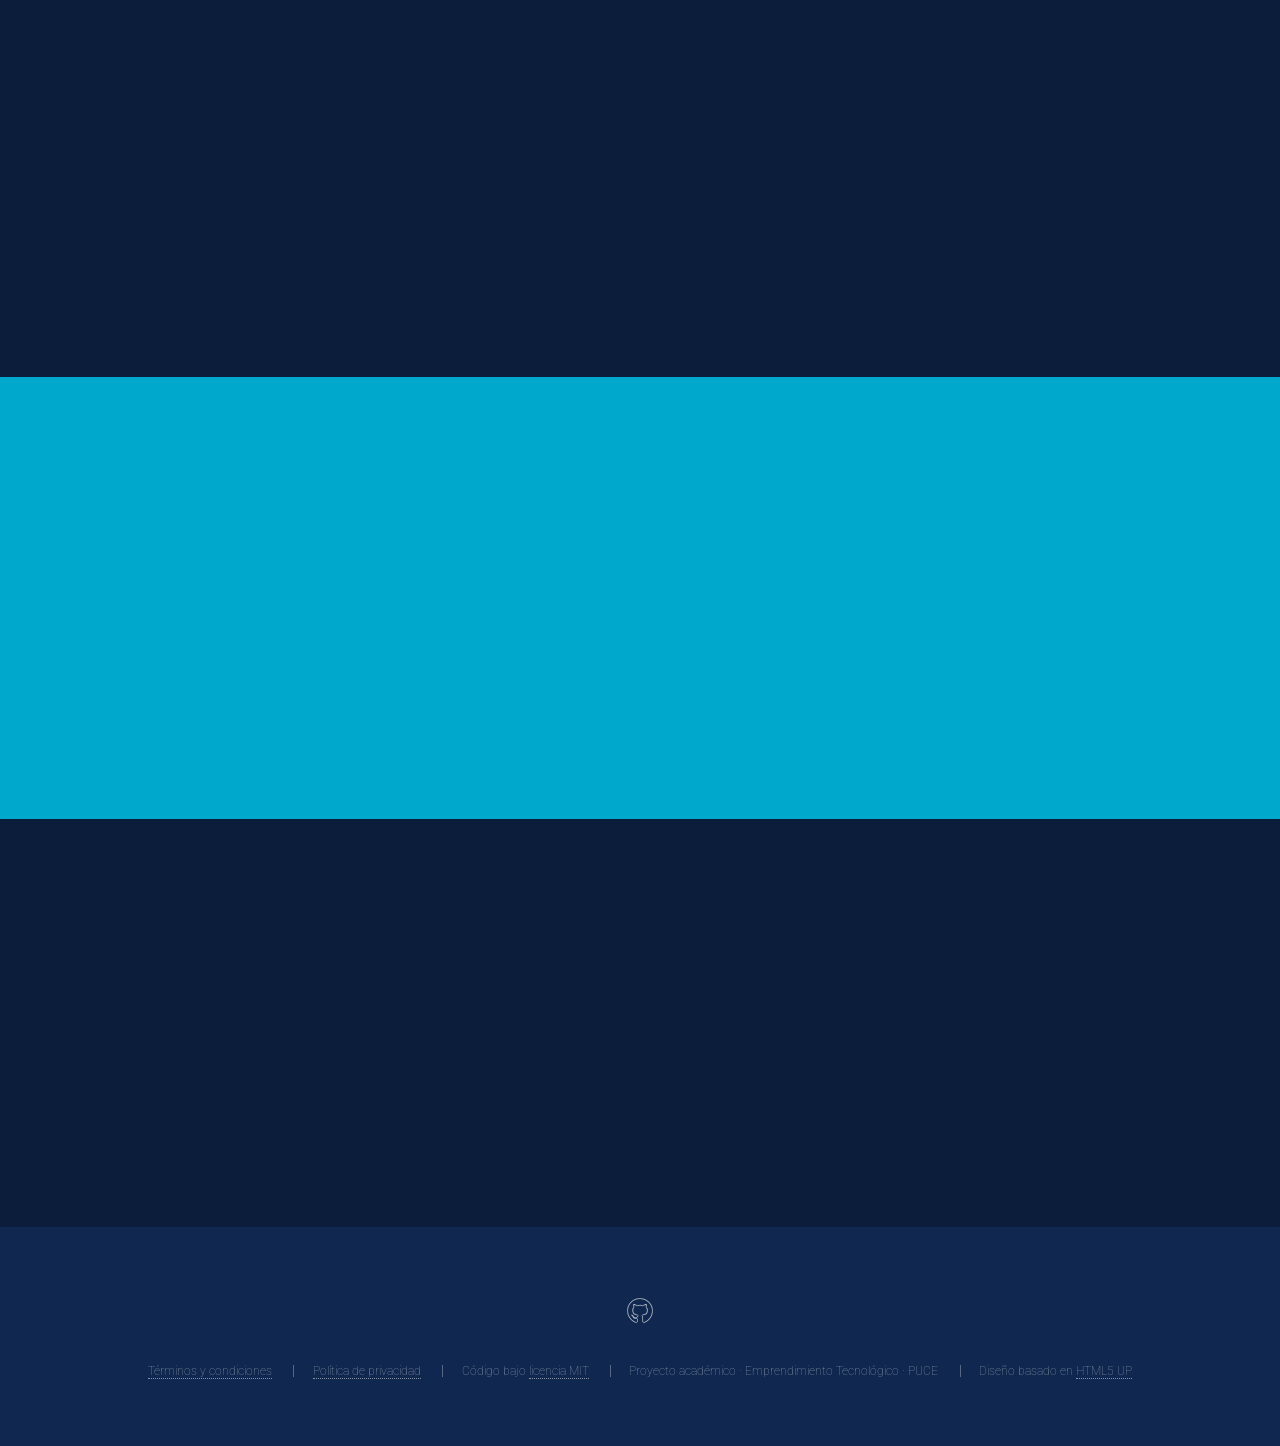
==== commit d38c2bca: "Agregar evidencia de las pruebas con usuarios (U1-U5) y enlaces de GitHub del equipo Co-Authored-By:" ====
--- a/index.html
+++ b/index.html
@@ -28,6 +28,7 @@
 							<li><a href="#evidencia" class="scrolly">Evidencia</a></li>
 							<li><a href="#como-funciona" class="scrolly">Solución</a></li>
 							<li><a href="#resultados" class="scrolly">Resultados</a></li>
+							<li><a href="#pruebas" class="scrolly">Pruebas</a></li>
 							<li><a href="#saas" class="scrolly">Modelo</a></li>
 							<li><a href="#equipo" class="scrolly">Equipo</a></li>
 							<li><a href="#terminos" class="scrolly">Términos</a></li>
@@ -253,6 +254,28 @@
 						<div class="meta">
 							<div class="meta-barra"><span class="meta-esperado" style="width:52.5%">Meta: 21</span><span class="meta-obtenido" style="width:80%">Obtenido: 32</span></div>
 						</div>
+						<header class="major" id="pruebas" style="margin-top:3em;">
+							<h2>Lo probaron 5 usuarias reales</h2>
+							<p>Pruebas de usabilidad del 30 de octubre de 2026 con estudiantes del segmento, identificadas con códigos (U1 a U5) para proteger su privacidad.</p>
+						</header>
+						<div class="row gtr-uniform cifras">
+							<div class="col-4 col-12-medium"><p class="cifra">5 de 5</p><p>completaron la tarea que les pedimos.</p></div>
+							<div class="col-4 col-12-medium"><p class="cifra">6:30 min</p><p>tomó el <strong>recorrido completo</strong>, del test al mini-reto (U4).</p></div>
+							<div class="col-4 col-12-medium"><p class="cifra">4 ajustes</p><p>hechos a partir de lo que nos dijeron, en la versión <strong>v0.3.0</strong>.</p></div>
+						</div>
+						<div class="table-wrapper" style="margin-top:2em;">
+							<table>
+								<thead><tr><th>Usuario</th><th>Perfil</th><th>Tarea</th><th>¿Completó?</th><th>Tiempo</th><th>Lo que observamos</th></tr></thead>
+								<tbody>
+									<tr><td><strong>U1</strong></td><td>Estudiante de 3.° de Bachillerato (Quito)</td><td>Completar el screening y ver su Top 3</td><td>Sí</td><td>3:40 min</td><td>Navegación fluida; destacó la claridad del Top 3.</td></tr>
+									<tr><td><strong>U2</strong></td><td>Estudiante de 3.° de Bachillerato (Quito)</td><td>Resolver un mini-reto</td><td>Sí</td><td>2:10 min</td><td>Le costó presionar los botones en un celular pequeño.</td></tr>
+									<tr><td><strong>U3</strong></td><td>Aspirante universitaria (18 años)</td><td>Preguntar a AurelioBot sobre la malla</td><td>Sí</td><td>1:15 min</td><td>Valoró el tono empático y la rapidez del asistente.</td></tr>
+									<tr><td><strong>U4</strong></td><td>Estudiante de 3.° de Bachillerato (Quito)</td><td>Hacer el recorrido completo</td><td>Sí</td><td>6:30 min</td><td>Pidió más ejemplos prácticos en los mini-retos.</td></tr>
+									<tr><td><strong>U5</strong></td><td>Aspirante universitaria (19 años)</td><td>Resolver un mini-reto y consultar a AurelioBot</td><td>Sí</td><td>4:05 min</td><td>Proceso claro; resaltó que no pide registro.</td></tr>
+								</tbody>
+							</table>
+						</div>
+						<p><strong>Qué cambiamos:</strong> botones más grandes en celulares pequeños, un tono de orientación (no de examen) en los mini-retos, respuestas más cortas de AurelioBot y un chat que ya no queda tapado por el teclado.</p>
 					</div>
 				</section>
 
@@ -394,11 +417,14 @@
 							<p>Ingeniería en Sistemas de Información · PUCE</p>
 						</header>
 						<div class="row gtr-uniform equipo">
-							<section class="col-3 col-6-medium col-12-xsmall"><span class="iniciales">JC</span><h3>Joselyn Cadena</h3><p>Product Manager</p></section>
-							<section class="col-3 col-6-medium col-12-xsmall"><span class="iniciales">PR</span><h3>Paúl Rosero</h3><p>Líder técnico de desarrollo</p></section>
-							<section class="col-3 col-6-medium col-12-xsmall"><span class="iniciales">AF</span><h3>Alejandro Flores</h3><p>Backend, datos y operaciones</p></section>
-							<section class="col-3 col-6-medium col-12-xsmall"><span class="iniciales">GA</span><h3>Gabriel Aguinaga</h3><p>Diseño UX/UI e investigación de usuarios</p></section>
-						</div>
+							<section class="col-3 col-6-medium col-12-xsmall"><span class="iniciales">JC</span><h3>Joselyn Cadena</h3><p><a href="https://github.com/LizzuDev" target="_blank" rel="noopener">@LizzuDev</a></p><p>Product Manager</p></section>
+							<section class="col-3 col-6-medium col-12-xsmall"><span class="iniciales">PR</span><h3>Paúl Rosero</h3><p><a href="https://github.com/alex171215" target="_blank" rel="noopener">@alex171215</a></p><p>Líder técnico de desarrollo</p></section>
+							<section class="col-3 col-6-medium col-12-xsmall"><span class="iniciales">AF</span><h3>Alejandro Flores</h3><p><a href="https://github.com/AlejandroFloresLu" target="_blank" rel="noopener">@AlejandroFloresLu</a></p><p>Backend, datos y operaciones</p></section>
+							<section class="col-3 col-6-medium col-12-xsmall"><span class="iniciales">GA</span><h3>Gabriel Aguinaga</h3><p><a href="https://github.com/GAAGUINAGA" target="_blank" rel="noopener">@GAAGUINAGA</a></p><p>Diseño UX/UI e investigación de usuarios</p></section>
+						</div>
+						<ul class="actions special" style="margin-top:2em;">
+							<li><a href="https://github.com/LizzuDev/emprendimiento-mvp" class="button" target="_blank" rel="noopener"><span class="icon brands fa-github"></span>&nbsp; Repositorio del proyecto (licencia MIT)</a></li>
+						</ul>
 					</div>
 				</section>
 
